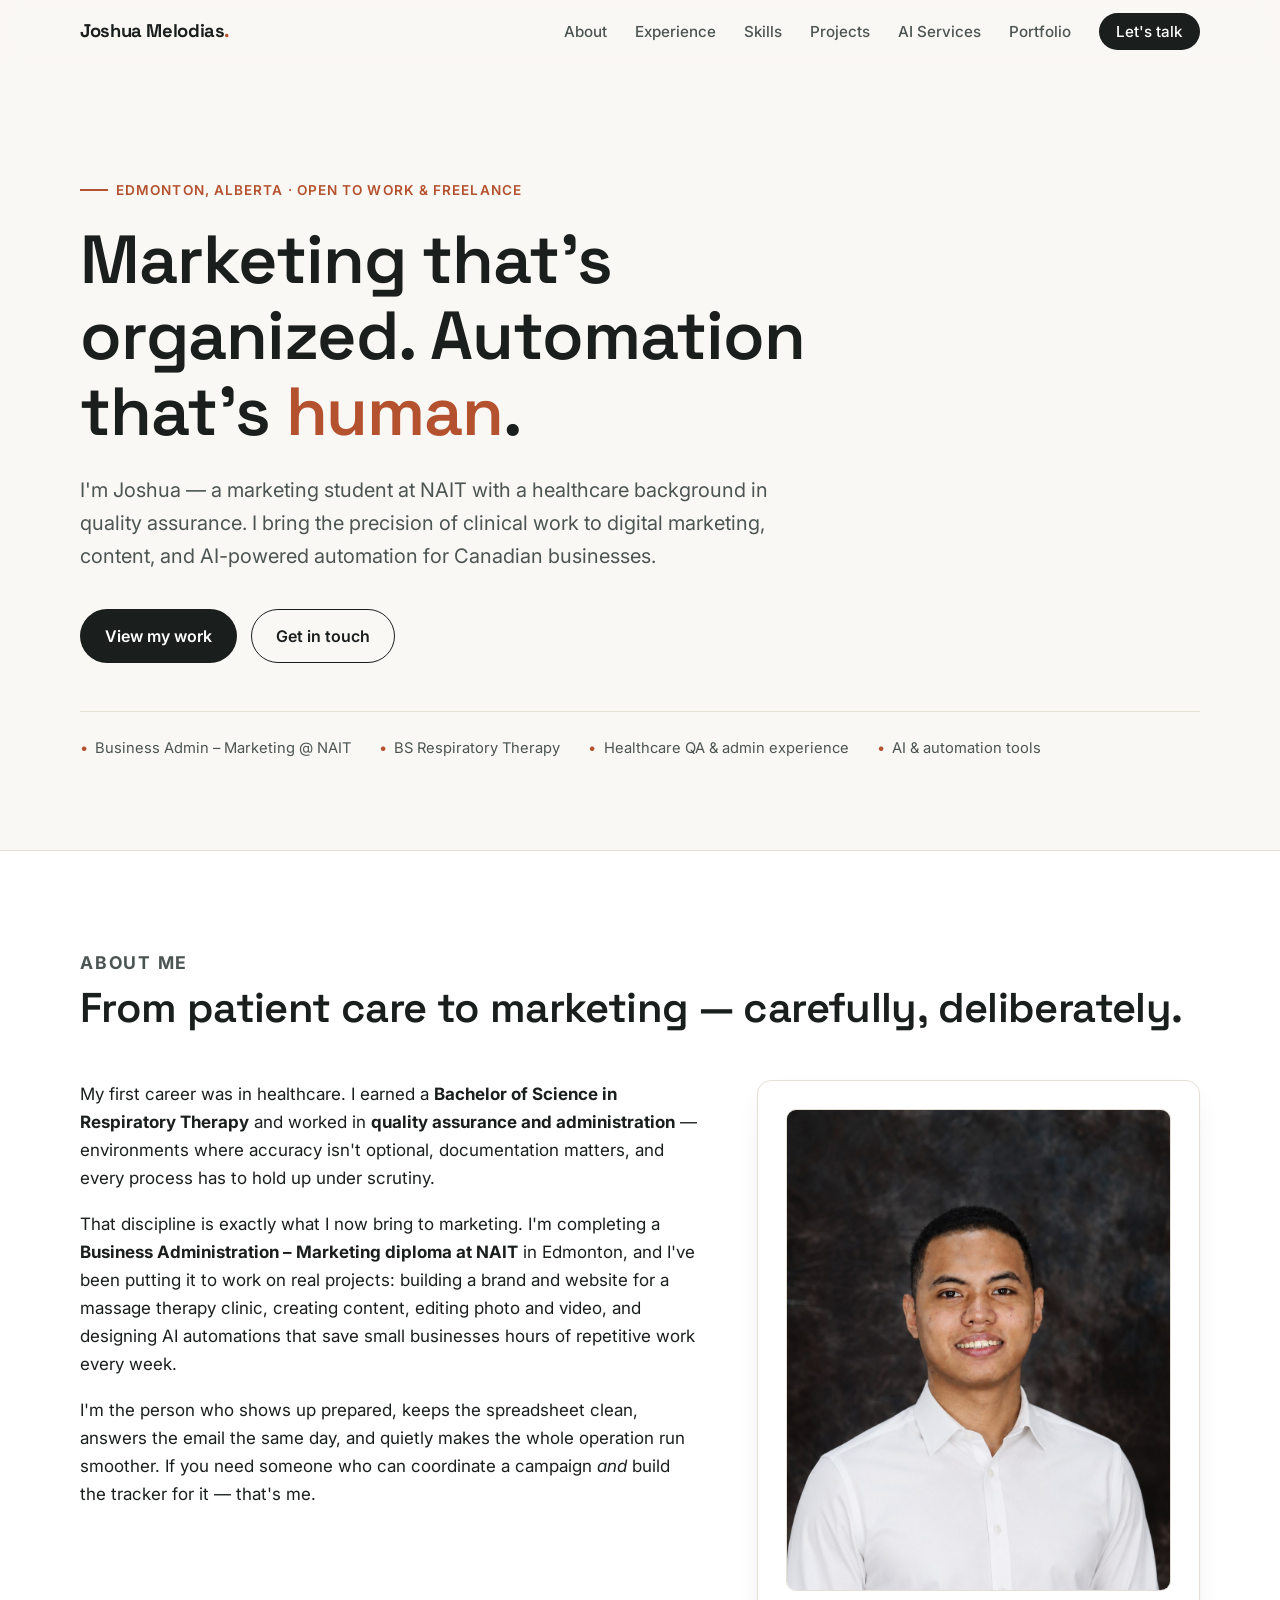
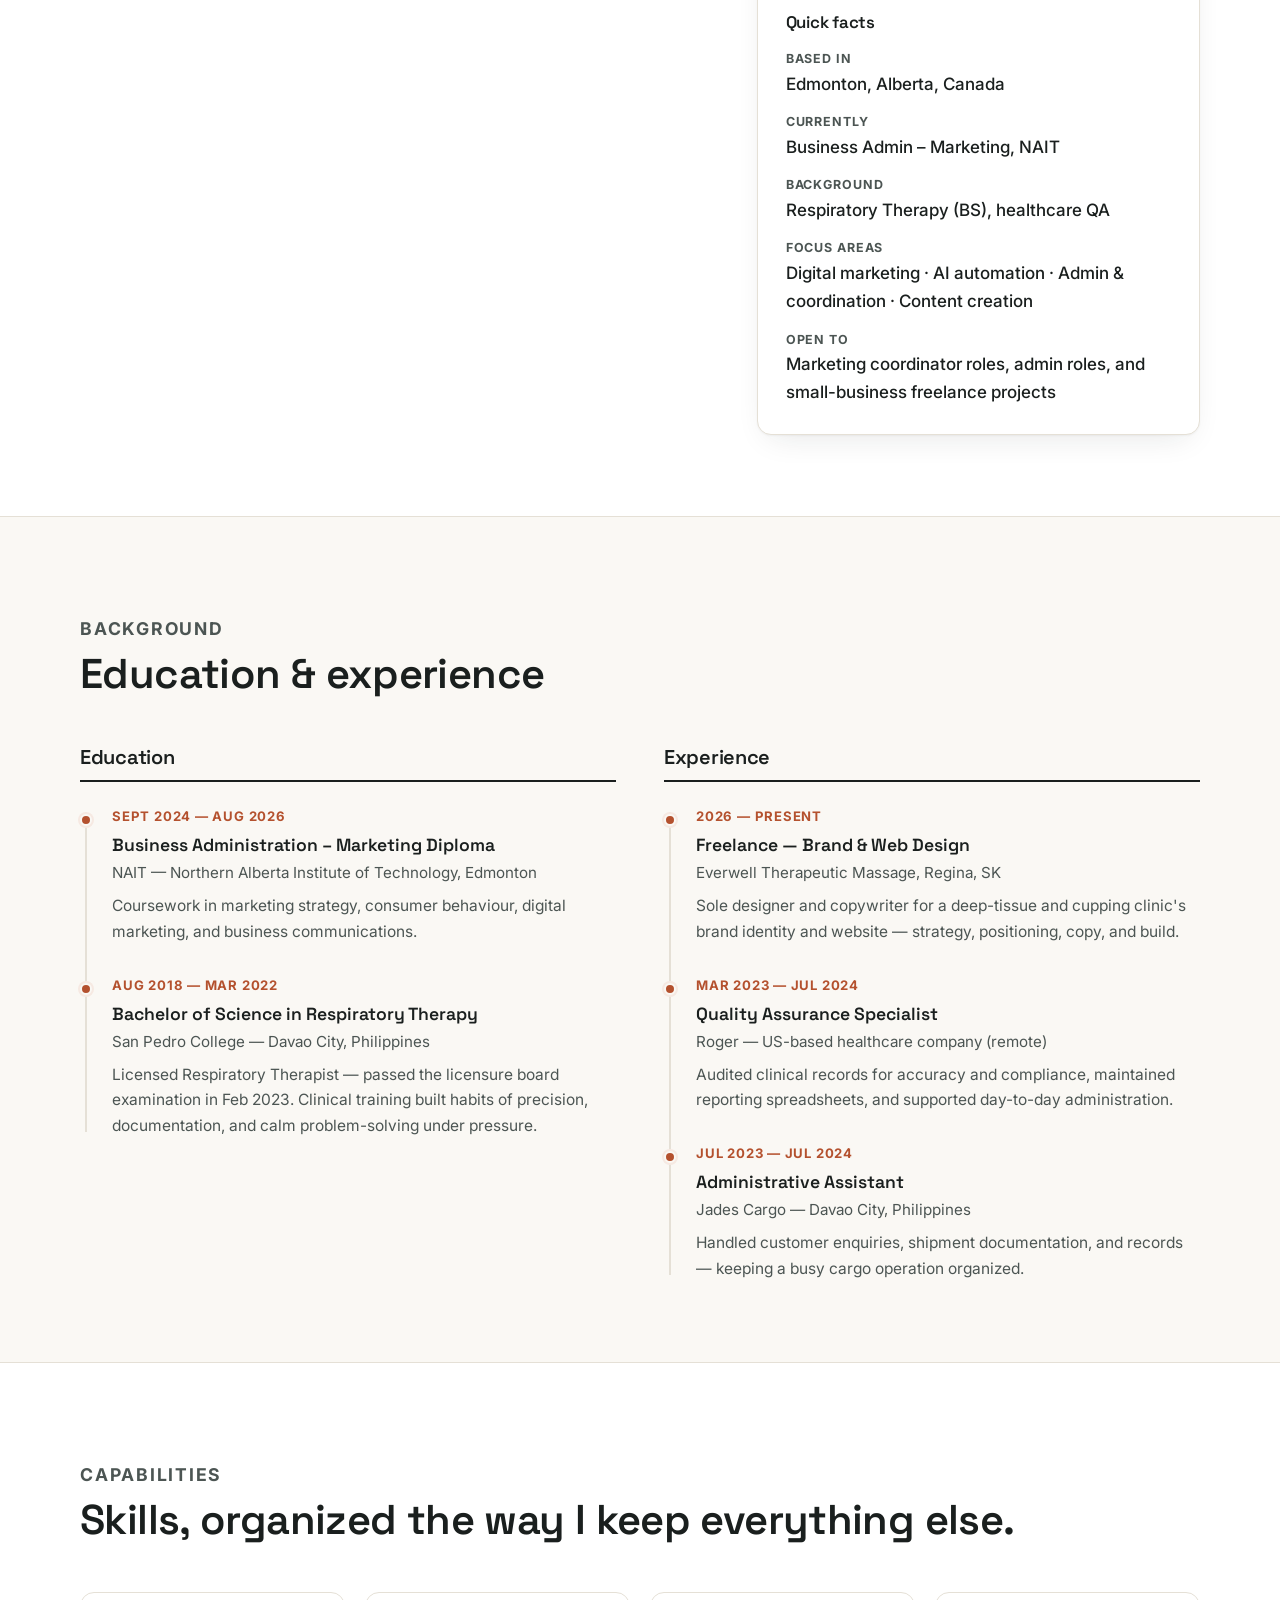
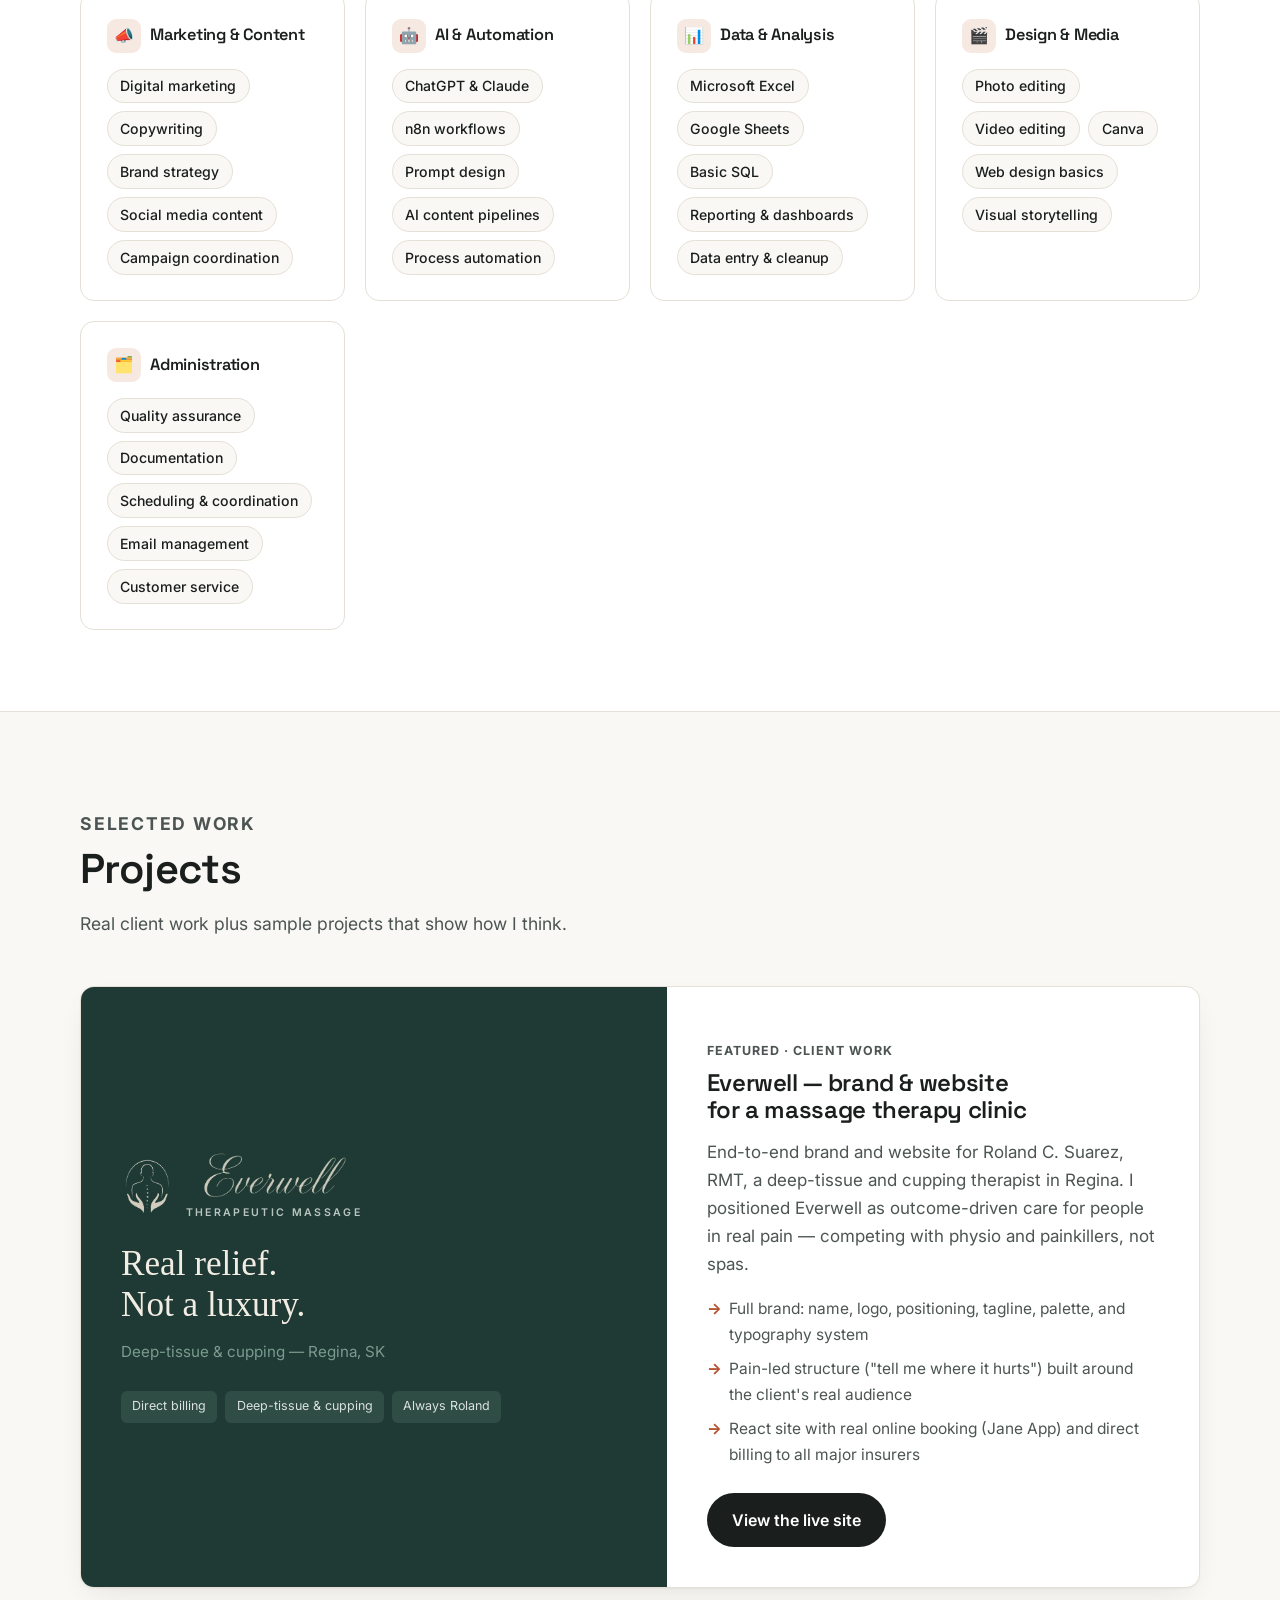
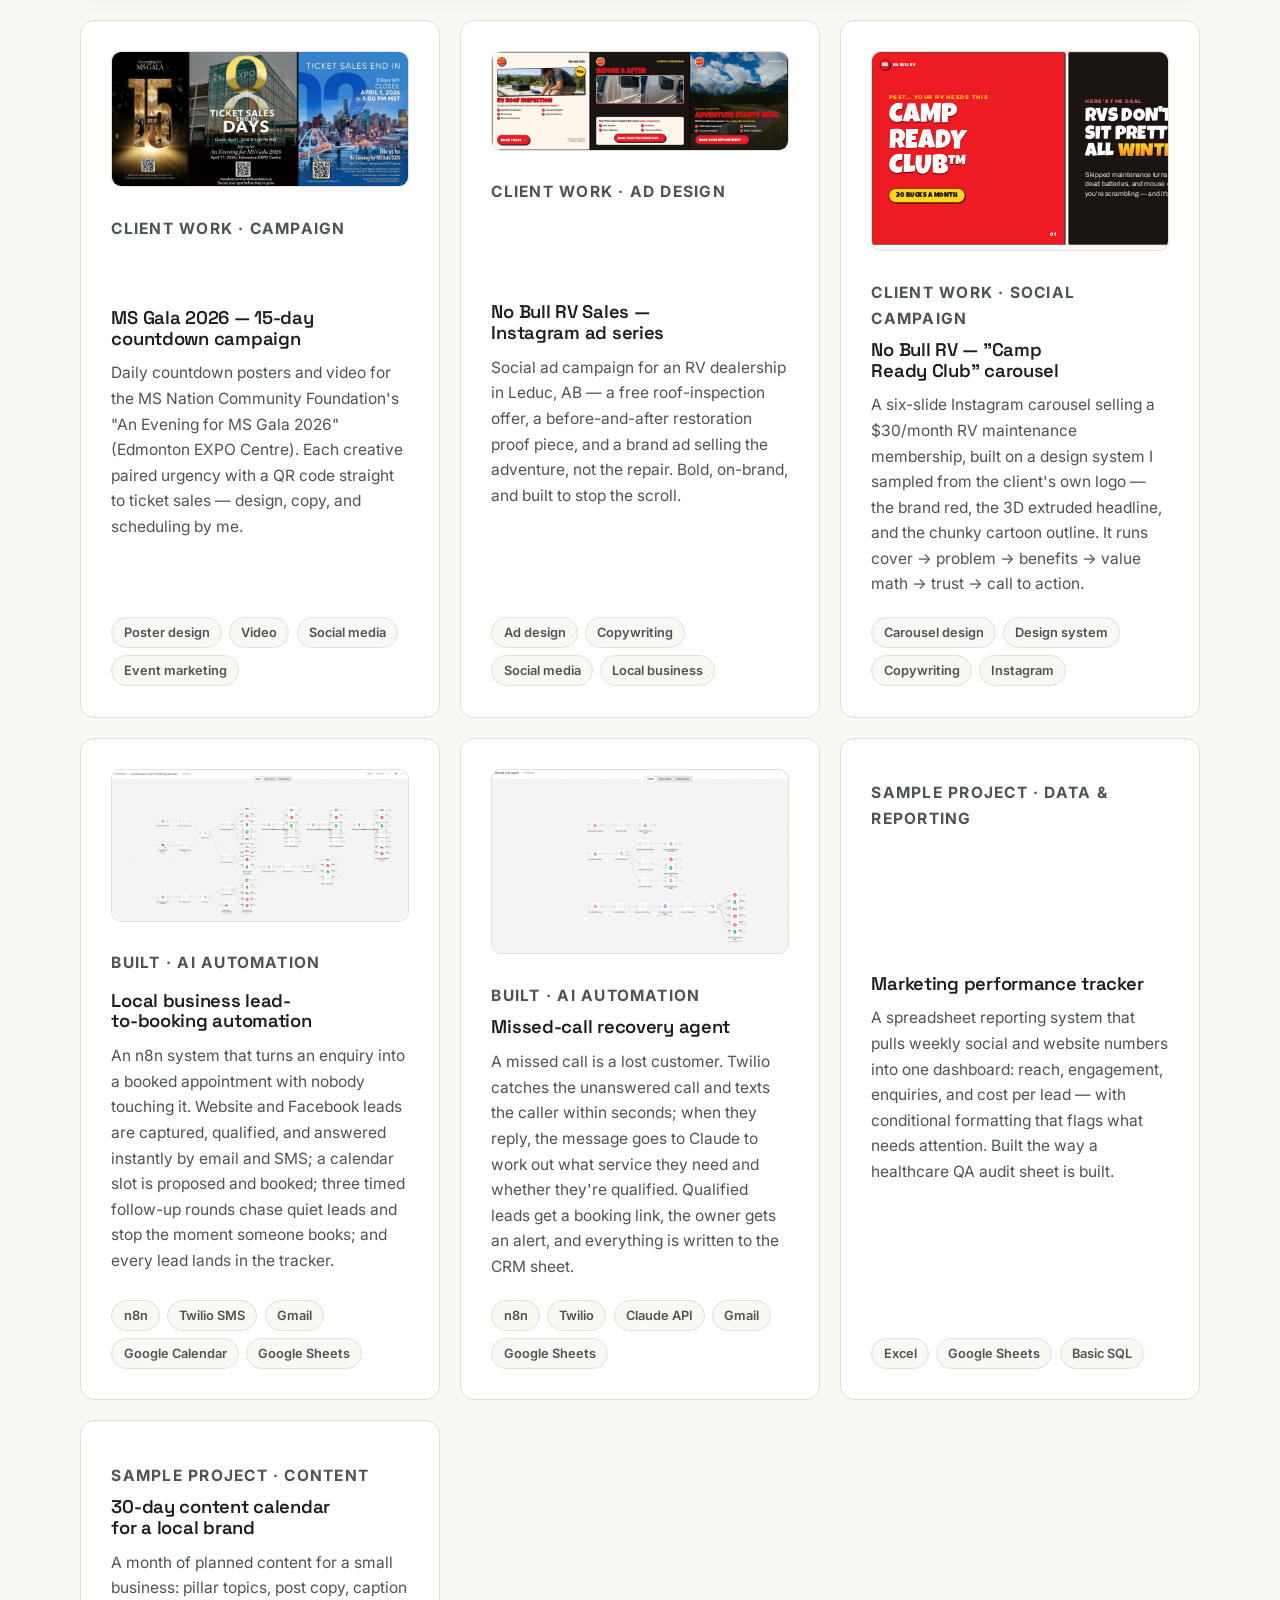
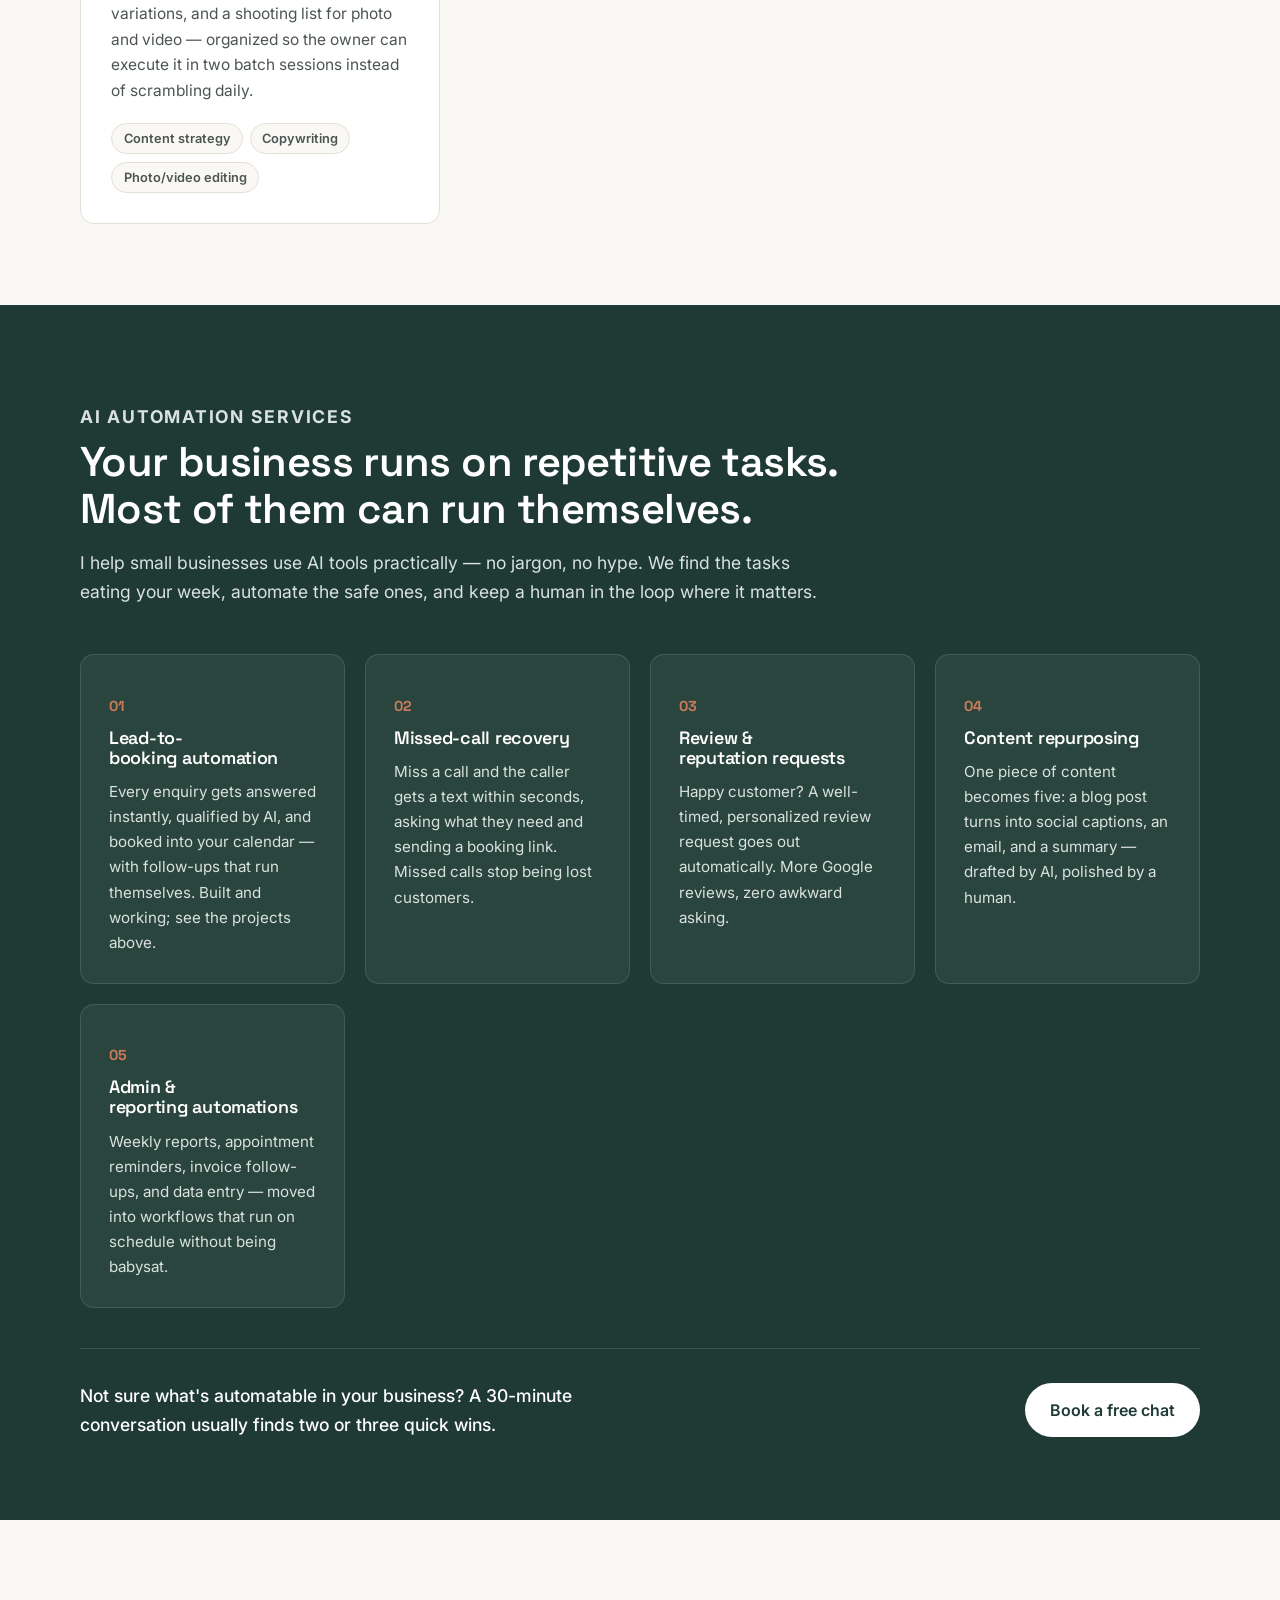
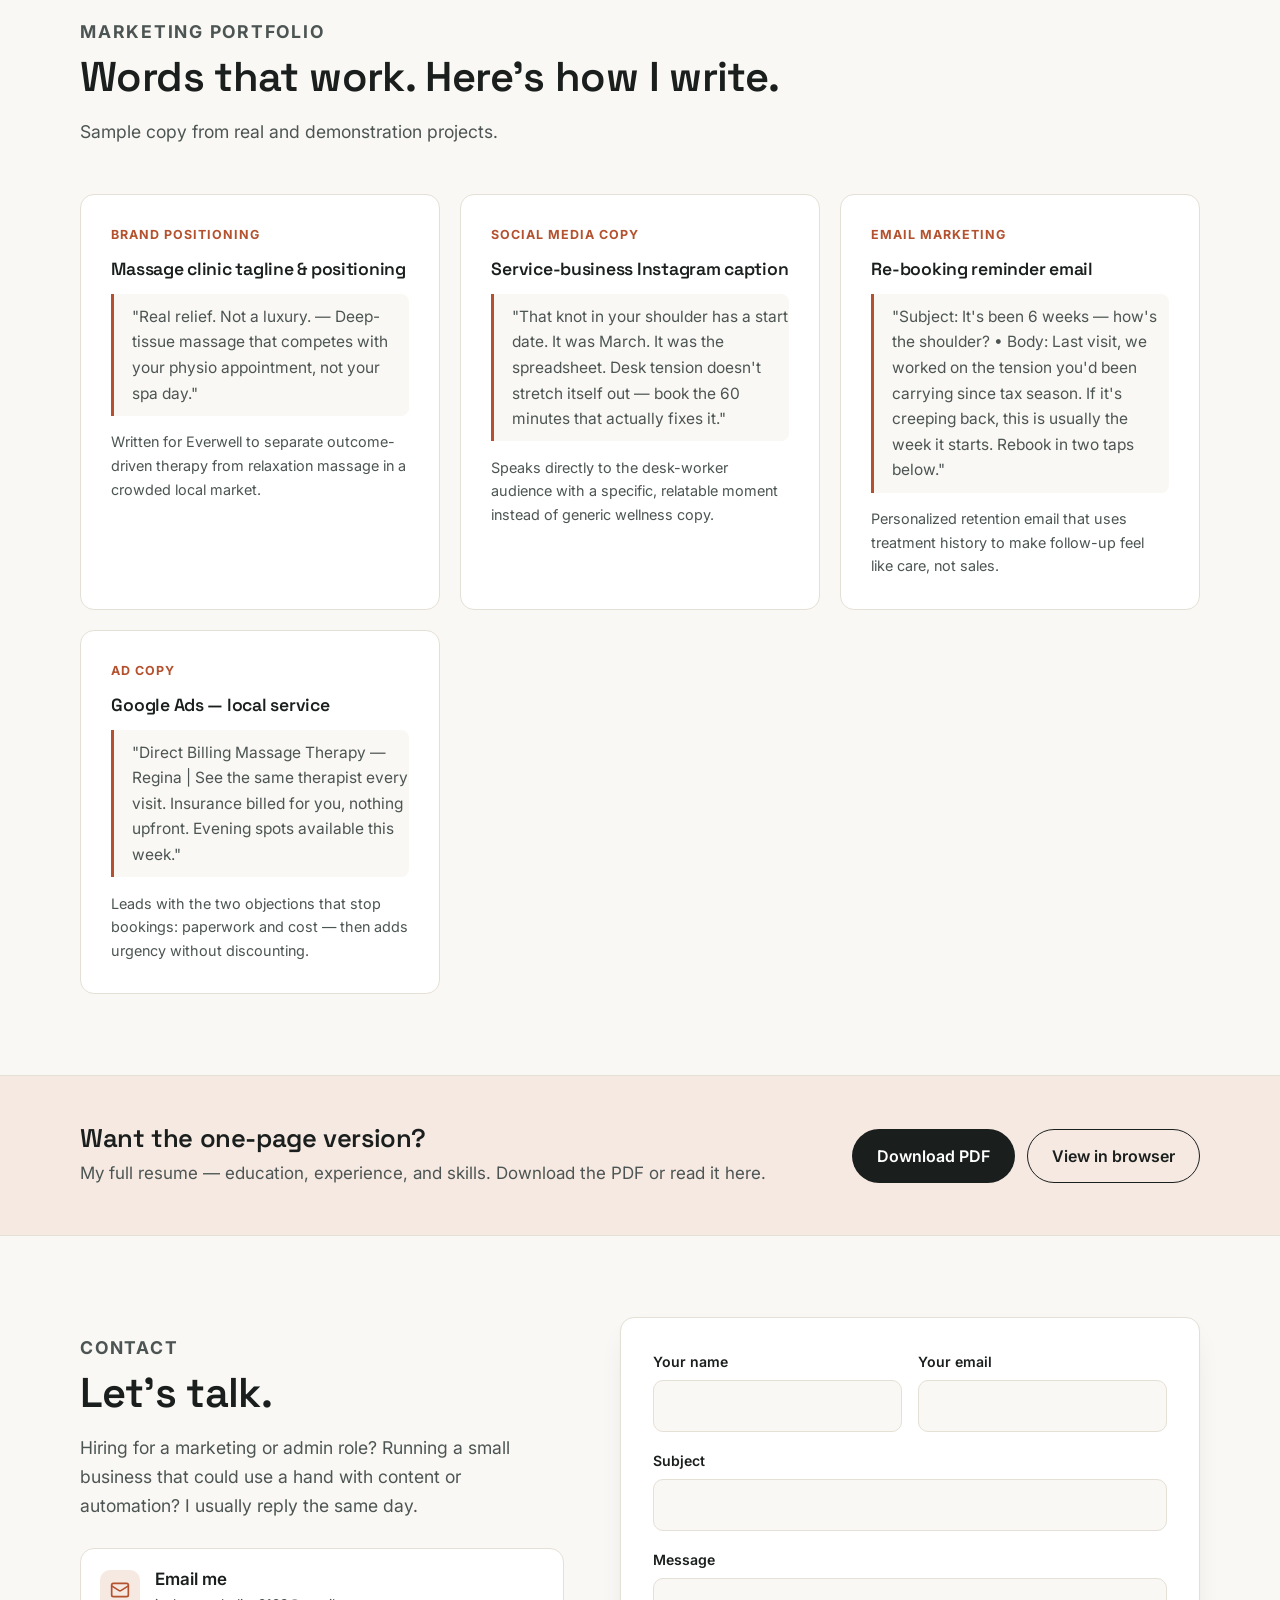
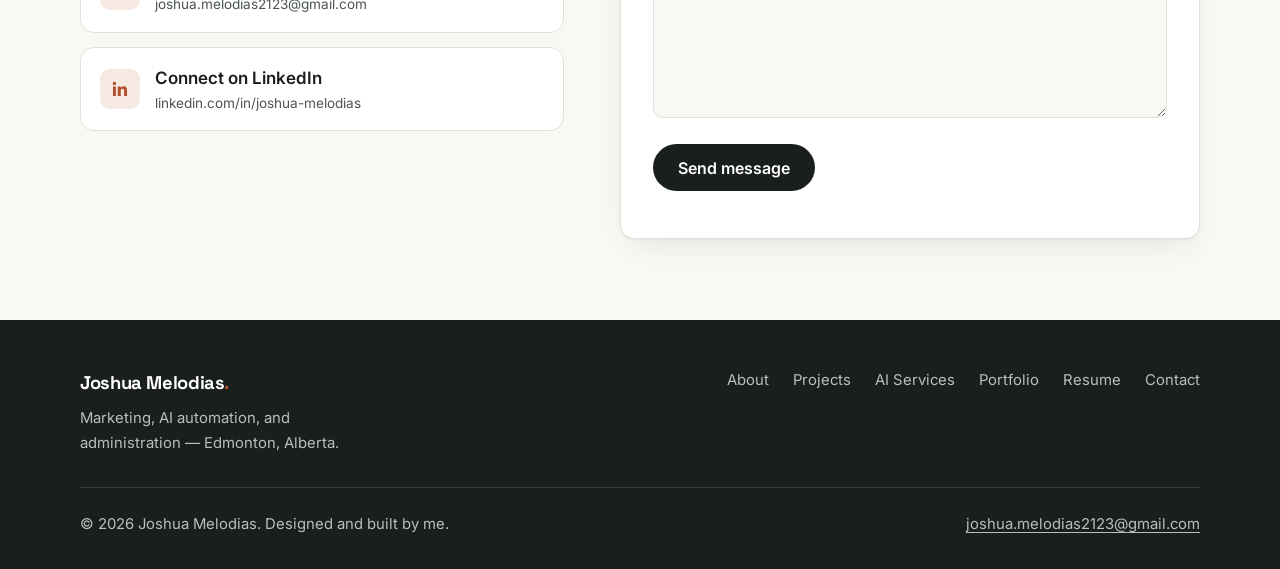
==== index.html @ b3c17896 "Add downloadable resume PDF alongside the browser version Co-Authored-By: Claude Fable 5 <noreply@an" ====
<!DOCTYPE html>
<html lang="en-CA">
<head>
  <meta charset="UTF-8">
  <meta name="viewport" content="width=device-width, initial-scale=1.0">

  <!-- SEO -->
  <title>Joshua Melodias — Marketing, AI Automation &amp; Administration | Edmonton, AB</title>
  <meta name="description" content="Marketing student at NAIT with a healthcare background. I help Canadian businesses with digital marketing, AI automation, content creation, and dependable administrative support.">
  <meta name="keywords" content="Joshua Melodias, digital marketing Edmonton, AI automation for small business, marketing coordinator, NAIT marketing, content creation Alberta, administrative support">
  <meta name="author" content="Joshua Melodias">
  <link rel="canonical" href="https://joshua-melodias.vercel.app/">

  <!-- Social sharing (Open Graph + Twitter) -->
  <meta property="og:type" content="website">
  <meta property="og:title" content="Joshua Melodias — Marketing, AI Automation &amp; Administration">
  <meta property="og:description" content="Healthcare-trained, marketing-focused. Digital marketing, AI automation, and administrative support for Canadian businesses.">
  <meta property="og:url" content="https://joshua-melodias.vercel.app/">
  <meta property="og:image" content="https://joshua-melodias.vercel.app/assets/og-image.png">
  <meta property="og:image:width" content="1200">
  <meta property="og:image:height" content="630">
  <meta property="og:locale" content="en_CA">
  <meta name="twitter:card" content="summary_large_image">
  <meta name="twitter:title" content="Joshua Melodias — Marketing, AI Automation &amp; Administration">
  <meta name="twitter:description" content="Healthcare-trained, marketing-focused. Digital marketing, AI automation, and administrative support for Canadian businesses.">
  <meta name="twitter:image" content="https://joshua-melodias.vercel.app/assets/og-image.png">

  <!-- Structured data: helps Google understand who this site is about -->
  <script type="application/ld+json">
  {
    "@context": "https://schema.org",
    "@type": "Person",
    "name": "Joshua Melodias",
    "jobTitle": "Marketing Student & AI Automation Specialist",
    "address": { "@type": "PostalAddress", "addressLocality": "Edmonton", "addressRegion": "AB", "addressCountry": "CA" },
    "email": "mailto:joshua.melodias2123@gmail.com",
    "alumniOf": "Northern Alberta Institute of Technology",
    "knowsAbout": ["Digital Marketing", "AI Automation", "Content Creation", "Healthcare Quality Assurance", "Administration"]
  }
  </script>

  <link rel="icon" type="image/svg+xml" href="assets/favicon.svg">

  <!-- Typography -->
  <link rel="preconnect" href="https://fonts.googleapis.com">
  <link rel="preconnect" href="https://fonts.gstatic.com" crossorigin>
  <link href="https://fonts.googleapis.com/css2?family=Inter:wght@400;500;600;700&family=Space+Grotesk:wght@500;600;700&display=swap" rel="stylesheet">

  <link rel="stylesheet" href="css/styles.css">
</head>
<body>

  <a class="skip-link" href="#main">Skip to main content</a>

  <!-- ======================= HEADER / NAV ======================= -->
  <header class="site-header" id="top">
    <div class="container">
      <nav class="nav" aria-label="Main navigation">
        <a class="brand" href="#top">Joshua Melodias<span class="dot">.</span></a>

        <button class="nav-toggle" aria-expanded="false" aria-controls="nav-links" aria-label="Open menu">
          <span class="bar"></span><span class="bar"></span><span class="bar"></span>
        </button>

        <ul class="nav-links" id="nav-links">
          <li><a href="#about">About</a></li>
          <li><a href="#experience">Experience</a></li>
          <li><a href="#skills">Skills</a></li>
          <li><a href="#projects">Projects</a></li>
          <li><a href="#services">AI Services</a></li>
          <li><a href="#portfolio">Portfolio</a></li>
          <li><a class="nav-cta" href="#contact">Let's talk</a></li>
        </ul>
      </nav>
    </div>
  </header>

  <main id="main">

    <!-- ======================= HERO ======================= -->
    <section class="hero container">
      <p class="hero-kicker">Edmonton, Alberta · Open to work &amp; freelance</p>
      <h1>Marketing that's organized. Automation that's <em>human</em>.</h1>
      <p class="hero-sub">
        I'm Joshua — a marketing student at NAIT with a healthcare background in quality assurance.
        I bring the precision of clinical work to digital marketing, content, and AI-powered
        automation for Canadian businesses.
      </p>
      <div class="hero-actions">
        <a class="btn btn-primary" href="#projects">View my work</a>
        <a class="btn btn-outline" href="#contact">Get in touch</a>
      </div>
      <ul class="hero-meta">
        <li>Business Admin – Marketing @ NAIT</li>
        <li>BS Respiratory Therapy</li>
        <li>Healthcare QA &amp; admin experience</li>
        <li>AI &amp; automation tools</li>
      </ul>
    </section>

    <!-- ======================= ABOUT ======================= -->
    <section class="section section-alt" id="about">
      <div class="container">
        <div class="section-head reveal">
          <p class="section-kicker">About me</p>
          <h2>From patient care to marketing — carefully, deliberately.</h2>
        </div>
        <div class="about-grid">
          <div class="about-copy reveal">
            <p>
              My first career was in healthcare. I earned a <strong>Bachelor of Science in Respiratory
              Therapy</strong> and worked in <strong>quality assurance and administration</strong> — environments
              where accuracy isn't optional, documentation matters, and every process has to hold up
              under scrutiny.
            </p>
            <p>
              That discipline is exactly what I now bring to marketing. I'm completing a
              <strong>Business Administration – Marketing diploma at NAIT</strong> in Edmonton, and I've
              been putting it to work on real projects: building a brand and website for a massage
              therapy clinic, creating content, editing photo and video, and designing AI automations
              that save small businesses hours of repetitive work every week.
            </p>
            <p>
              I'm the person who shows up prepared, keeps the spreadsheet clean, answers the email
              the same day, and quietly makes the whole operation run smoother. If you need someone
              who can coordinate a campaign <em>and</em> build the tracker for it — that's me.
            </p>
          </div>
          <aside class="about-facts reveal" aria-label="Quick facts">
            <img class="about-photo" src="assets/headshot.jpg" alt="Joshua Melodias smiling in a white dress shirt against a dark studio backdrop" width="1000" height="1250">
            <h3>Quick facts</h3>
            <dl>
              <div><dt>Based in</dt><dd>Edmonton, Alberta, Canada</dd></div>
              <div><dt>Currently</dt><dd>Business Admin – Marketing, NAIT</dd></div>
              <div><dt>Background</dt><dd>Respiratory Therapy (BS), healthcare QA</dd></div>
              <div><dt>Focus areas</dt><dd>Digital marketing · AI automation · Admin &amp; coordination · Content creation</dd></div>
              <div><dt>Open to</dt><dd>Marketing coordinator roles, admin roles, and small-business freelance projects</dd></div>
            </dl>
          </aside>
        </div>
      </div>
    </section>

    <!-- ======================= EDUCATION & EXPERIENCE ======================= -->
    <section class="section" id="experience">
      <div class="container">
        <div class="section-head reveal">
          <p class="section-kicker">Background</p>
          <h2>Education &amp; experience</h2>
        </div>
        <div class="timeline-cols">
          <div class="timeline reveal">
            <h3>Education</h3>
            <ol>
              <li>
                <p class="when">Sept 2024 — Aug 2026</p>
                <p class="what">Business Administration – Marketing Diploma</p>
                <p class="where">NAIT — Northern Alberta Institute of Technology, Edmonton</p>
                <p class="detail">Coursework in marketing strategy, consumer behaviour, digital marketing, and business communications.</p>
              </li>
              <li>
                <p class="when">Aug 2018 — Mar 2022</p>
                <p class="what">Bachelor of Science in Respiratory Therapy</p>
                <p class="where">San Pedro College — Davao City, Philippines</p>
                <p class="detail">Licensed Respiratory Therapist — passed the licensure board examination in Feb 2023. Clinical training built habits of precision, documentation, and calm problem-solving under pressure.</p>
              </li>
            </ol>
          </div>
          <div class="timeline reveal">
            <h3>Experience</h3>
            <ol>
              <li>
                <p class="when">2026 — Present</p>
                <p class="what">Freelance — Brand &amp; Web Design</p>
                <p class="where">Everwell Therapeutic Massage, Regina, SK</p>
                <p class="detail">Sole designer and copywriter for a deep-tissue and cupping clinic's brand identity and website — strategy, positioning, copy, and build.</p>
              </li>
              <li>
                <p class="when">Mar 2023 — Jul 2024</p>
                <p class="what">Quality Assurance Specialist</p>
                <p class="where">Roger — US-based healthcare company (remote)</p>
                <p class="detail">Audited clinical records for accuracy and compliance, maintained reporting spreadsheets, and supported day-to-day administration.</p>
              </li>
              <li>
                <p class="when">Jul 2023 — Jul 2024</p>
                <p class="what">Administrative Assistant</p>
                <p class="where">Jades Cargo — Davao City, Philippines</p>
                <p class="detail">Handled customer enquiries, shipment documentation, and records — keeping a busy cargo operation organized.</p>
              </li>
            </ol>
          </div>
        </div>
      </div>
    </section>

    <!-- ======================= SKILLS ======================= -->
    <section class="section section-alt" id="skills">
      <div class="container">
        <div class="section-head reveal">
          <p class="section-kicker">Capabilities</p>
          <h2>Skills, organized the way I keep everything else.</h2>
        </div>
        <div class="skills-grid">
          <div class="skill-card reveal">
            <h3><span class="glyph" aria-hidden="true">📣</span>Marketing &amp; Content</h3>
            <ul>
              <li>Digital marketing</li>
              <li>Copywriting</li>
              <li>Brand strategy</li>
              <li>Social media content</li>
              <li>Campaign coordination</li>
            </ul>
          </div>
          <div class="skill-card reveal">
            <h3><span class="glyph" aria-hidden="true">🤖</span>AI &amp; Automation</h3>
            <ul>
              <li>ChatGPT &amp; Claude</li>
              <li>n8n workflows</li>
              <li>Prompt design</li>
              <li>AI content pipelines</li>
              <li>Process automation</li>
            </ul>
          </div>
          <div class="skill-card reveal">
            <h3><span class="glyph" aria-hidden="true">📊</span>Data &amp; Analysis</h3>
            <ul>
              <li>Microsoft Excel</li>
              <li>Google Sheets</li>
              <li>Basic SQL</li>
              <li>Reporting &amp; dashboards</li>
              <li>Data entry &amp; cleanup</li>
            </ul>
          </div>
          <div class="skill-card reveal">
            <h3><span class="glyph" aria-hidden="true">🎬</span>Design &amp; Media</h3>
            <ul>
              <li>Photo editing</li>
              <li>Video editing</li>
              <li>Canva</li>
              <li>Web design basics</li>
              <li>Visual storytelling</li>
            </ul>
          </div>
          <div class="skill-card reveal">
            <h3><span class="glyph" aria-hidden="true">🗂️</span>Administration</h3>
            <ul>
              <li>Quality assurance</li>
              <li>Documentation</li>
              <li>Scheduling &amp; coordination</li>
              <li>Email management</li>
              <li>Customer service</li>
            </ul>
          </div>
        </div>
      </div>
    </section>

    <!-- ======================= PROJECTS ======================= -->
    <section class="section" id="projects">
      <div class="container">
        <div class="section-head reveal">
          <p class="section-kicker">Selected work</p>
          <h2>Projects</h2>
          <p>Real client work plus sample projects that show how I think.</p>
        </div>

        <!-- Featured: Everwell Therapeutic Massage (client work) -->
        <article class="project-featured reveal">
          <div class="project-visual" aria-hidden="true">
            <div class="pv-brand">
              <img src="assets/everwell-icon.png" alt="" width="52" height="54">
              <span class="pv-brand-text">
                <img src="assets/everwell-wordmark.png" alt="Everwell" width="170" height="52">
                <span class="pv-brand-sub">Therapeutic Massage</span>
              </span>
            </div>
            <p class="pv-title">Real relief.<br>Not a luxury.</p>
            <p class="pv-sub">Deep-tissue &amp; cupping — Regina, SK</p>
            <div class="pv-chip-row">
              <span class="pv-chip">Direct billing</span>
              <span class="pv-chip">Deep-tissue &amp; cupping</span>
              <span class="pv-chip">Always Roland</span>
            </div>
          </div>
          <div class="project-body">
            <p class="project-tag">Featured · Client work</p>
            <h3>Everwell — brand &amp; website for a massage therapy clinic</h3>
            <p>
              End-to-end brand and website for Roland C. Suarez, RMT, a deep-tissue and cupping
              therapist in Regina. I positioned Everwell as outcome-driven care for people in real
              pain — competing with physio and painkillers, not spas.
            </p>
            <ul class="project-points">
              <li>Full brand: name, logo, positioning, tagline, palette, and typography system</li>
              <li>Pain-led structure ("tell me where it hurts") built around the client's real audience</li>
              <li>React site with real online booking (Jane App) and direct billing to all major insurers</li>
            </ul>
            <div class="project-links">
              <a class="btn btn-primary" href="projects/everwell/" target="_blank" rel="noopener">View the live site</a>
            </div>
          </div>
        </article>

        <div class="projects-grid">
          <article class="project-card reveal">
            <button type="button" class="media-btn" data-gallery="assets/gala-1.jpg,assets/gala-2.jpg,assets/gala-3.jpg" data-gallery-label="MS Gala 2026 countdown posters" aria-label="View the MS Gala countdown posters full size">
              <img class="card-media" src="assets/gala-countdown.jpg" alt="Three countdown posters for An Evening for MS Gala 2026: 15 days, 8 days, and 2 days left" width="1540" height="700">
              <span class="media-hint" aria-hidden="true">🔍 Click to view</span>
            </button>
            <p class="project-tag">Client work · Campaign</p>
            <h3>MS Gala 2026 — 15-day countdown campaign</h3>
            <p>
              Daily countdown posters and video for the MS Nation Community Foundation's
              "An Evening for MS Gala 2026" (Edmonton EXPO Centre). Each creative paired urgency
              with a QR code straight to ticket sales — design, copy, and scheduling by me.
            </p>
            <ul class="tools"><li>Poster design</li><li>Video</li><li>Social media</li><li>Event marketing</li></ul>
          </article>
          <article class="project-card reveal">
            <button type="button" class="media-btn" data-gallery="assets/nobull-1.jpg,assets/nobull-2.jpg,assets/nobull-3.jpg" data-gallery-label="No Bull RV Sales Instagram ads" aria-label="View the No Bull RV ads full size">
              <img class="card-media" src="assets/nobull-ads.jpg" alt="Three Instagram ads for No Bull RV Sales: a free roof inspection offer, a before-and-after restoration, and an Adventure Starts Here service ad" width="1696" height="560">
              <span class="media-hint" aria-hidden="true">🔍 Click to view</span>
            </button>
            <p class="project-tag">Client work · Ad design</p>
            <h3>No Bull RV Sales — Instagram ad series</h3>
            <p>
              Social ad campaign for an RV dealership in Leduc, AB — a free roof-inspection offer,
              a before-and-after restoration proof piece, and a brand ad selling the adventure, not
              the repair. Bold, on-brand, and built to stop the scroll.
            </p>
            <ul class="tools"><li>Ad design</li><li>Copywriting</li><li>Social media</li><li>Local business</li></ul>
          </article>
          <article class="project-card reveal">
            <a class="carousel-embed" href="projects/camp-ready-carousel/" target="_blank" rel="noopener" aria-label="Open the Camp Ready Club carousel, all six slides">
              <iframe src="projects/camp-ready-carousel/" title="Preview of the Camp Ready Club carousel slides" scrolling="no" tabindex="-1" loading="lazy"></iframe>
              <span class="media-hint" aria-hidden="true">🔍 View all 6 slides</span>
            </a>
            <p class="project-tag">Client work · Social campaign</p>
            <h3>No Bull RV — "Camp Ready Club" carousel</h3>
            <p>
              A six-slide Instagram carousel selling a $30/month RV maintenance membership,
              built on a design system I sampled from the client's own logo — the brand red,
              the 3D extruded headline, and the chunky cartoon outline. It runs cover → problem
              → benefits → value math → trust → call to action.
            </p>
            <ul class="tools"><li>Carousel design</li><li>Design system</li><li>Copywriting</li><li>Instagram</li></ul>
          </article>
          <article class="project-card reveal">
            <button type="button" class="media-btn" data-gallery="assets/n8n-lead-booking.jpg" data-gallery-label="Lead-to-Booking automation workflow in n8n" aria-label="View the lead-to-booking workflow full size">
              <img class="card-media" src="assets/n8n-lead-booking.jpg" alt="The n8n canvas for the lead-to-booking automation, showing website and Facebook lead webhooks flowing through qualification, instant reply, calendar booking, three follow-up rounds, and booking confirmation" width="1600" height="815">
              <span class="media-hint" aria-hidden="true">🔍 Click to view</span>
            </button>
            <p class="project-tag">Built · AI automation</p>
            <h3>Local business lead-to-booking automation</h3>
            <p>
              An n8n system that turns an enquiry into a booked appointment with nobody touching it.
              Website and Facebook leads are captured, qualified, and answered instantly by email and
              SMS; a calendar slot is proposed and booked; three timed follow-up rounds chase quiet
              leads and stop the moment someone books; and every lead lands in the tracker.
            </p>
            <ul class="tools"><li>n8n</li><li>Twilio SMS</li><li>Gmail</li><li>Google Calendar</li><li>Google Sheets</li></ul>
          </article>
          <article class="project-card reveal">
            <button type="button" class="media-btn" data-gallery="assets/n8n-missed-call.jpg" data-gallery-label="Missed-Call Recovery Agent workflow in n8n" aria-label="View the missed-call recovery workflow full size">
              <img class="card-media" src="assets/n8n-missed-call.jpg" alt="The n8n canvas for the missed-call recovery agent, showing Twilio call webhooks, a missed-call branch that texts the caller, and an SMS reply branch that calls the Claude API to qualify the lead before sending a booking link" width="1600" height="992">
              <span class="media-hint" aria-hidden="true">🔍 Click to view</span>
            </button>
            <p class="project-tag">Built · AI automation</p>
            <h3>Missed-call recovery agent</h3>
            <p>
              A missed call is a lost customer. Twilio catches the unanswered call and texts the caller
              within seconds; when they reply, the message goes to Claude to work out what service they
              need and whether they're qualified. Qualified leads get a booking link, the owner gets an
              alert, and everything is written to the CRM sheet.
            </p>
            <ul class="tools"><li>n8n</li><li>Twilio</li><li>Claude API</li><li>Gmail</li><li>Google Sheets</li></ul>
          </article>
          <article class="project-card reveal">
            <p class="project-tag">Sample project · Data &amp; reporting</p>
            <h3>Marketing performance tracker</h3>
            <p>
              A spreadsheet reporting system that pulls weekly social and website numbers into one
              dashboard: reach, engagement, enquiries, and cost per lead — with conditional formatting
              that flags what needs attention. Built the way a healthcare QA audit sheet is built.
            </p>
            <ul class="tools"><li>Excel</li><li>Google Sheets</li><li>Basic SQL</li></ul>
          </article>
          <article class="project-card reveal">
            <p class="project-tag">Sample project · Content</p>
            <h3>30-day content calendar for a local brand</h3>
            <p>
              A month of planned content for a small business: pillar topics, post copy, caption
              variations, and a shooting list for photo and video — organized so the owner can
              execute it in two batch sessions instead of scrambling daily.
            </p>
            <ul class="tools"><li>Content strategy</li><li>Copywriting</li><li>Photo/video editing</li></ul>
          </article>
        </div>
      </div>
    </section>

    <!-- ======================= AI AUTOMATION SERVICES ======================= -->
    <section class="section services" id="services">
      <div class="container">
        <div class="section-head reveal">
          <p class="section-kicker">AI automation services</p>
          <h2>Your business runs on repetitive tasks. Most of them can run themselves.</h2>
          <p>
            I help small businesses use AI tools practically — no jargon, no hype. We find the tasks
            eating your week, automate the safe ones, and keep a human in the loop where it matters.
          </p>
        </div>
        <div class="services-grid">
          <article class="service-card reveal">
            <p class="num">01</p>
            <h3>Lead-to-booking automation</h3>
            <p>Every enquiry gets answered instantly, qualified by AI, and booked into your calendar — with follow-ups that run themselves. Built and working; see the projects above.</p>
          </article>
          <article class="service-card reveal">
            <p class="num">02</p>
            <h3>Missed-call recovery</h3>
            <p>Miss a call and the caller gets a text within seconds, asking what they need and sending a booking link. Missed calls stop being lost customers.</p>
          </article>
          <article class="service-card reveal">
            <p class="num">03</p>
            <h3>Review &amp; reputation requests</h3>
            <p>Happy customer? A well-timed, personalized review request goes out automatically. More Google reviews, zero awkward asking.</p>
          </article>
          <article class="service-card reveal">
            <p class="num">04</p>
            <h3>Content repurposing</h3>
            <p>One piece of content becomes five: a blog post turns into social captions, an email, and a summary — drafted by AI, polished by a human.</p>
          </article>
          <article class="service-card reveal">
            <p class="num">05</p>
            <h3>Admin &amp; reporting automations</h3>
            <p>Weekly reports, appointment reminders, invoice follow-ups, and data entry — moved into workflows that run on schedule without being babysat.</p>
          </article>
        </div>
        <div class="services-note reveal">
          <p>Not sure what's automatable in your business? A 30-minute conversation usually finds two or three quick wins.</p>
          <a class="btn btn-light" href="#contact">Book a free chat</a>
        </div>
      </div>
    </section>

    <!-- ======================= MARKETING PORTFOLIO ======================= -->
    <section class="section" id="portfolio">
      <div class="container">
        <div class="section-head reveal">
          <p class="section-kicker">Marketing portfolio</p>
          <h2>Words that work. Here's how I write.</h2>
          <p>Sample copy from real and demonstration projects.</p>
        </div>
        <div class="samples-grid">
          <article class="sample-card reveal">
            <p class="sample-type">Brand positioning</p>
            <h3>Massage clinic tagline &amp; positioning</h3>
            <blockquote>"Real relief. Not a luxury. — Deep-tissue massage that competes with your physio appointment, not your spa day."</blockquote>
            <p class="context">Written for Everwell to separate outcome-driven therapy from relaxation massage in a crowded local market.</p>
          </article>
          <article class="sample-card reveal">
            <p class="sample-type">Social media copy</p>
            <h3>Service-business Instagram caption</h3>
            <blockquote>"That knot in your shoulder has a start date. It was March. It was the spreadsheet. Desk tension doesn't stretch itself out — book the 60 minutes that actually fixes it."</blockquote>
            <p class="context">Speaks directly to the desk-worker audience with a specific, relatable moment instead of generic wellness copy.</p>
          </article>
          <article class="sample-card reveal">
            <p class="sample-type">Email marketing</p>
            <h3>Re-booking reminder email</h3>
            <blockquote>"Subject: It's been 6 weeks — how's the shoulder? • Body: Last visit, we worked on the tension you'd been carrying since tax season. If it's creeping back, this is usually the week it starts. Rebook in two taps below."</blockquote>
            <p class="context">Personalized retention email that uses treatment history to make follow-up feel like care, not sales.</p>
          </article>
          <article class="sample-card reveal">
            <p class="sample-type">Ad copy</p>
            <h3>Google Ads — local service</h3>
            <blockquote>"Direct Billing Massage Therapy — Regina | See the same therapist every visit. Insurance billed for you, nothing upfront. Evening spots available this week."</blockquote>
            <p class="context">Leads with the two objections that stop bookings: paperwork and cost — then adds urgency without discounting.</p>
          </article>
        </div>
      </div>
    </section>

    <!-- ======================= RESUME ======================= -->
    <section class="resume-band" id="resume">
      <div class="container">
        <div class="reveal">
          <h2>Want the one-page version?</h2>
          <p>My full resume — education, experience, and skills. Download the PDF or read it here.</p>
        </div>
        <div class="resume-actions reveal">
          <!-- Real PDF file: downloads straight to the visitor's device -->
          <a class="btn btn-primary" href="assets/Joshua-Melodias-Resume.pdf" download="Joshua-Melodias-Resume.pdf">Download PDF</a>
          <a class="btn btn-outline" href="resume.html">View in browser</a>
        </div>
      </div>
    </section>

    <!-- ======================= CONTACT ======================= -->
    <section class="section" id="contact">
      <div class="container">
        <div class="contact-grid">
          <div class="reveal">
            <div class="section-head" style="margin-bottom: 0;">
              <p class="section-kicker">Contact</p>
              <h2>Let's talk.</h2>
              <p>
                Hiring for a marketing or admin role? Running a small business that could use
                a hand with content or automation? I usually reply the same day.
              </p>
            </div>
            <div class="contact-channels">
              <a class="channel" href="mailto:joshua.melodias2123@gmail.com">
                <span class="glyph" aria-hidden="true">
                  <svg width="20" height="20" viewBox="0 0 24 24" fill="none" stroke="currentColor" stroke-width="2" stroke-linecap="round" stroke-linejoin="round"><rect x="2" y="4" width="20" height="16" rx="2"/><path d="m22 7-8.97 5.7a1.94 1.94 0 0 1-2.06 0L2 7"/></svg>
                </span>
                <span>Email me<small>joshua.melodias2123@gmail.com</small></span>
              </a>
              <a class="channel" href="https://www.linkedin.com/in/joshua-melodias" target="_blank" rel="noopener noreferrer">
                <span class="glyph" aria-hidden="true">
                  <svg width="20" height="20" viewBox="0 0 24 24" fill="currentColor"><path d="M20.45 20.45h-3.55v-5.57c0-1.33-.03-3.04-1.85-3.04-1.86 0-2.14 1.45-2.14 2.94v5.67H9.35V9h3.41v1.56h.05c.48-.9 1.64-1.85 3.37-1.85 3.6 0 4.27 2.37 4.27 5.46v6.28zM5.34 7.43a2.06 2.06 0 1 1 0-4.12 2.06 2.06 0 0 1 0 4.12zM7.12 20.45H3.56V9h3.56v11.45z"/></svg>
                </span>
                <span>Connect on LinkedIn<small>linkedin.com/in/joshua-melodias</small></span>
              </a>
            </div>
          </div>

          <!--
            Contact form: works out of the box by opening the visitor's email app
            with the message pre-filled (no server needed).
            To upgrade to real inbox delivery, see the Formspree note in README.md.
          -->
          <form class="contact-form reveal" id="contact-form" novalidate>
            <div class="form-row">
              <div class="field">
                <label for="cf-name">Your name</label>
                <input type="text" id="cf-name" name="name" autocomplete="name" required>
              </div>
              <div class="field">
                <label for="cf-email">Your email</label>
                <input type="email" id="cf-email" name="email" autocomplete="email" required>
              </div>
            </div>
            <div class="field">
              <label for="cf-subject">Subject</label>
              <input type="text" id="cf-subject" name="subject" required>
            </div>
            <div class="field">
              <label for="cf-message">Message</label>
              <textarea id="cf-message" name="message" required></textarea>
            </div>
            <button type="submit" class="btn btn-primary">Send message</button>
            <p class="form-status" id="form-status" role="status" aria-live="polite"></p>
          </form>
        </div>
      </div>
    </section>
  </main>

  <!-- ======================= FOOTER ======================= -->
  <footer class="site-footer">
    <div class="container">
      <div class="footer-top">
        <div>
          <a class="brand" href="#top">Joshua Melodias<span class="dot">.</span></a>
          <p style="margin-top: 0.5rem; max-width: 34ch;">Marketing, AI automation, and administration — Edmonton, Alberta.</p>
        </div>
        <ul class="footer-nav" aria-label="Footer navigation">
          <li><a href="#about">About</a></li>
          <li><a href="#projects">Projects</a></li>
          <li><a href="#services">AI Services</a></li>
          <li><a href="#portfolio">Portfolio</a></li>
          <li><a href="resume.html">Resume</a></li>
          <li><a href="#contact">Contact</a></li>
        </ul>
      </div>
      <div class="footer-bottom">
        <p>© <span id="year">2026</span> Joshua Melodias. Designed and built by me.</p>
        <p><a href="mailto:joshua.melodias2123@gmail.com">joshua.melodias2123@gmail.com</a></p>
      </div>
    </div>
  </footer>

  <script src="js/main.js"></script>
</body>
</html>
---- css/styles.css ----
/* ==========================================================================
   Joshua Melodias — Portfolio
   Design system: warm editorial minimalism.
   Edit colors and fonts here — everything else inherits from these tokens.
   ========================================================================== */

:root {
  /* Color tokens */
  --ink: #1a1f1e;          /* near-black text */
  --ink-soft: #4c5553;     /* secondary text */
  --paper: #faf8f4;        /* page background */
  --paper-raised: #ffffff; /* cards */
  --line: #e5e0d6;         /* hairline borders */
  --accent: #b4512e;       /* copper — links, buttons, highlights */
  --accent-deep: #8f3f23;  /* hover state */
  --accent-wash: #f6e9e2;  /* soft tinted backgrounds */
  --pine: #1f3a34;         /* dark section background (borrowed from the Roland brand family) */
  --pine-text: #d9e2de;    /* body text on pine */

  /* Type scale */
  --font-display: "Space Grotesk", system-ui, sans-serif;
  --font-body: "Inter", system-ui, -apple-system, sans-serif;

  --radius: 14px;
  --shadow: 0 1px 2px rgb(26 31 30 / 4%), 0 12px 32px -12px rgb(26 31 30 / 12%);
  --container: 1120px;
}

/* --------------------------------------------------------------------------
   Reset & base
   -------------------------------------------------------------------------- */
*,
*::before,
*::after { box-sizing: border-box; margin: 0; padding: 0; }

html { scroll-behavior: smooth; }

/* Keep anchored headings clear of the sticky header */
[id] { scroll-margin-top: 84px; }

@media (prefers-reduced-motion: reduce) {
  html { scroll-behavior: auto; }
  *, *::before, *::after {
    animation-duration: 0.01ms !important;
    animation-iteration-count: 1 !important;
    transition-duration: 0.01ms !important;
  }
}

body {
  font-family: var(--font-body);
  font-size: 1.0625rem;
  line-height: 1.65;
  color: var(--ink);
  background: var(--paper);
  -webkit-font-smoothing: antialiased;
}

img { max-width: 100%; display: block; }

h1, h2, h3, h4 {
  font-family: var(--font-display);
  font-weight: 600;
  line-height: 1.12;
  letter-spacing: -0.015em;
  text-wrap: balance;
}

p { max-width: 68ch; }

a { color: var(--accent); text-decoration-thickness: 1px; text-underline-offset: 3px; }
a:hover { color: var(--accent-deep); }

::selection { background: var(--accent-wash); }

/* Visible keyboard focus everywhere */
:focus-visible {
  outline: 2px solid var(--accent);
  outline-offset: 3px;
  border-radius: 4px;
}

/* Skip link — first tab stop on the page */
.skip-link {
  position: absolute;
  left: 1rem;
  top: -3.5rem;
  z-index: 100;
  background: var(--ink);
  color: #fff;
  padding: 0.6rem 1rem;
  border-radius: 0 0 8px 8px;
  text-decoration: none;
  transition: top 0.2s ease;
}
.skip-link:focus { top: 0; color: #fff; }

.container {
  width: min(var(--container), 100% - 3rem);
  margin-inline: auto;
}

/* --------------------------------------------------------------------------
   Header & navigation
   -------------------------------------------------------------------------- */
.site-header {
  position: sticky;
  top: 0;
  z-index: 50;
  background: rgb(250 248 244 / 88%);
  backdrop-filter: blur(10px);
  border-bottom: 1px solid transparent;
  transition: border-color 0.25s ease, box-shadow 0.25s ease;
}
.site-header.is-scrolled {
  border-bottom-color: var(--line);
  box-shadow: 0 4px 24px -18px rgb(26 31 30 / 30%);
}

.nav {
  display: flex;
  align-items: center;
  justify-content: space-between;
  gap: 1rem;
  padding-block: 1rem;
}

.brand {
  font-family: var(--font-display);
  font-weight: 700;
  font-size: 1.15rem;
  color: var(--ink);
  text-decoration: none;
  letter-spacing: -0.02em;
}
.brand .dot { color: var(--accent); }

.nav-links {
  display: flex;
  align-items: center;
  gap: 1.75rem;
  list-style: none;
}
.nav-links a {
  color: var(--ink-soft);
  text-decoration: none;
  font-size: 0.95rem;
  font-weight: 500;
}
.nav-links a:hover,
.nav-links a[aria-current="true"] { color: var(--ink); }

.nav-cta {
  background: var(--ink);
  color: #fff !important;
  padding: 0.55rem 1.1rem;
  border-radius: 999px;
  transition: background 0.2s ease;
}
.nav-cta:hover { background: var(--accent-deep); }

/* Hamburger — hidden on desktop */
.nav-toggle {
  display: none;
  background: none;
  border: 1px solid var(--line);
  border-radius: 10px;
  padding: 0.55rem 0.65rem;
  cursor: pointer;
}
.nav-toggle .bar {
  display: block;
  width: 20px;
  height: 2px;
  background: var(--ink);
  margin: 4px 0;
  border-radius: 2px;
  transition: transform 0.25s ease, opacity 0.25s ease;
}
.nav-toggle[aria-expanded="true"] .bar:nth-child(1) { transform: translateY(6px) rotate(45deg); }
.nav-toggle[aria-expanded="true"] .bar:nth-child(2) { opacity: 0; }
.nav-toggle[aria-expanded="true"] .bar:nth-child(3) { transform: translateY(-6px) rotate(-45deg); }

@media (max-width: 860px) {
  .nav-toggle { display: block; }
  .nav-links {
    position: absolute;
    top: 100%;
    left: 0;
    right: 0;
    flex-direction: column;
    align-items: stretch;
    gap: 0;
    background: var(--paper);
    border-bottom: 1px solid var(--line);
    box-shadow: var(--shadow);
    padding: 0.5rem 1.5rem 1.25rem;
    display: none;
  }
  .nav-links.is-open { display: flex; }
  .nav-links a { display: block; padding: 0.8rem 0.25rem; font-size: 1.05rem; }
  .nav-cta { text-align: center; margin-top: 0.75rem; }
}

/* --------------------------------------------------------------------------
   Hero
   -------------------------------------------------------------------------- */
.hero {
  padding-block: clamp(4.5rem, 12vh, 8.5rem) clamp(4rem, 10vh, 7rem);
}

.hero-kicker {
  display: inline-flex;
  align-items: center;
  gap: 0.5rem;
  font-size: 0.85rem;
  font-weight: 600;
  letter-spacing: 0.08em;
  text-transform: uppercase;
  color: var(--accent);
  margin-bottom: 1.25rem;
}
.hero-kicker::before {
  content: "";
  width: 28px;
  height: 2px;
  background: var(--accent);
}

.hero h1 {
  font-size: clamp(2.4rem, 6vw, 4.25rem);
  max-width: 17ch;
}
.hero h1 em {
  font-style: normal;
  color: var(--accent);
}

.hero-sub {
  margin-top: 1.5rem;
  font-size: clamp(1.05rem, 2vw, 1.25rem);
  color: var(--ink-soft);
  max-width: 56ch;
}

.hero-actions {
  display: flex;
  flex-wrap: wrap;
  gap: 0.9rem;
  margin-top: 2.25rem;
}

.hero-meta {
  display: flex;
  flex-wrap: wrap;
  gap: 0.6rem 1.75rem;
  margin-top: 3rem;
  padding-top: 1.5rem;
  border-top: 1px solid var(--line);
  color: var(--ink-soft);
  font-size: 0.92rem;
}
.hero-meta li { list-style: none; display: flex; align-items: center; gap: 0.45rem; }
.hero-meta li::before { content: "•"; color: var(--accent); }

/* --------------------------------------------------------------------------
   Buttons
   -------------------------------------------------------------------------- */
.btn {
  display: inline-flex;
  align-items: center;
  gap: 0.5rem;
  font-family: var(--font-body);
  font-weight: 600;
  font-size: 1rem;
  padding: 0.8rem 1.5rem;
  border-radius: 999px;
  border: 1px solid transparent;
  text-decoration: none;
  cursor: pointer;
  transition: background 0.2s ease, color 0.2s ease, border-color 0.2s ease, transform 0.15s ease;
}
.btn:active { transform: scale(0.98); }

.btn-primary { background: var(--ink); color: #fff; }
.btn-primary:hover { background: var(--accent-deep); color: #fff; }

.btn-outline { border-color: var(--ink); color: var(--ink); background: transparent; }
.btn-outline:hover { background: var(--ink); color: #fff; }

.btn-light { background: #fff; color: var(--pine); }
.btn-light:hover { background: var(--accent-wash); color: var(--pine); }

/* --------------------------------------------------------------------------
   Sections
   -------------------------------------------------------------------------- */
.section { padding-block: clamp(4rem, 9vh, 6.5rem); }
.section-alt { background: var(--paper-raised); border-block: 1px solid var(--line); }

.section-head { margin-bottom: 3rem; }
.section-kicker {
  font-size: 0.8rem;
  font-weight: 700;
  letter-spacing: 0.1em;
  text-transform: uppercase;
  color: var(--accent);
}
.section-head h2 {
  font-size: clamp(1.8rem, 3.5vw, 2.6rem);
  margin-top: 0.5rem;
}
.section-head p {
  margin-top: 1rem;
  color: var(--ink-soft);
  font-size: 1.1rem;
}

/* --------------------------------------------------------------------------
   About
   -------------------------------------------------------------------------- */
.about-grid {
  display: grid;
  grid-template-columns: 1.4fr 1fr;
  gap: 3.5rem;
  align-items: start;
}
.about-copy p + p { margin-top: 1.1rem; }
.about-copy strong { color: var(--ink); }

.about-facts {
  background: var(--paper-raised);
  border: 1px solid var(--line);
  border-radius: var(--radius);
  padding: 1.75rem;
  box-shadow: var(--shadow);
}

.about-photo {
  width: 100%;
  height: auto;              /* keep the photo's real proportions */
  aspect-ratio: 4 / 5;       /* safeguard against any stretch */
  object-fit: cover;
  border-radius: 10px;
  margin-bottom: 1.4rem;
  border: 1px solid var(--line);
}
.about-facts h3 { font-size: 1.05rem; margin-bottom: 1.1rem; }
.about-facts dl { display: grid; gap: 0.9rem; }
.about-facts dt {
  font-size: 0.78rem;
  font-weight: 700;
  letter-spacing: 0.07em;
  text-transform: uppercase;
  color: var(--ink-soft);
}
.about-facts dd { font-weight: 500; }

@media (max-width: 860px) {
  .about-grid { grid-template-columns: 1fr; gap: 2.5rem; }
}

/* --------------------------------------------------------------------------
   Timeline (education & experience)
   -------------------------------------------------------------------------- */
.timeline-cols {
  display: grid;
  grid-template-columns: 1fr 1fr;
  gap: 3rem;
}
@media (max-width: 860px) { .timeline-cols { grid-template-columns: 1fr; } }

.timeline h3 {
  font-size: 1.25rem;
  margin-bottom: 1.5rem;
  padding-bottom: 0.75rem;
  border-bottom: 2px solid var(--ink);
}

.timeline ol { list-style: none; position: relative; }
.timeline ol::before {
  content: "";
  position: absolute;
  left: 5px;
  top: 6px;
  bottom: 6px;
  width: 2px;
  background: var(--line);
}
.timeline li {
  position: relative;
  padding-left: 2rem;
  padding-bottom: 1.9rem;
}
.timeline li:last-child { padding-bottom: 0; }
.timeline li::before {
  content: "";
  position: absolute;
  left: 0;
  top: 8px;
  width: 12px;
  height: 12px;
  border-radius: 50%;
  background: var(--accent);
  border: 2.5px solid var(--paper);
  box-shadow: 0 0 0 2px var(--accent-wash);
}

.timeline .when {
  font-size: 0.82rem;
  font-weight: 700;
  letter-spacing: 0.06em;
  text-transform: uppercase;
  color: var(--accent);
}
.timeline .what { font-family: var(--font-display); font-weight: 600; font-size: 1.1rem; margin-top: 0.2rem; }
.timeline .where { color: var(--ink-soft); font-size: 0.95rem; }
.timeline .detail { margin-top: 0.5rem; color: var(--ink-soft); font-size: 0.97rem; }

/* --------------------------------------------------------------------------
   Skills
   -------------------------------------------------------------------------- */
.skills-grid {
  display: grid;
  grid-template-columns: repeat(auto-fit, minmax(240px, 1fr));
  gap: 1.25rem;
}

.skill-card {
  background: var(--paper-raised);
  border: 1px solid var(--line);
  border-radius: var(--radius);
  padding: 1.6rem;
  transition: transform 0.2s ease, box-shadow 0.2s ease;
}
.skill-card:hover { transform: translateY(-3px); box-shadow: var(--shadow); }

.skill-card h3 {
  font-size: 1.02rem;
  display: flex;
  align-items: center;
  gap: 0.6rem;
  margin-bottom: 1rem;
}
.skill-card h3 .glyph {
  display: inline-grid;
  place-items: center;
  width: 34px;
  height: 34px;
  border-radius: 9px;
  background: var(--accent-wash);
  color: var(--accent);
  font-size: 1rem;
}
.skill-card ul { list-style: none; display: flex; flex-wrap: wrap; gap: 0.5rem; }
.skill-card li {
  font-size: 0.88rem;
  font-weight: 500;
  background: var(--paper);
  border: 1px solid var(--line);
  border-radius: 999px;
  padding: 0.3rem 0.8rem;
}

/* --------------------------------------------------------------------------
   Projects
   -------------------------------------------------------------------------- */
.project-featured {
  display: grid;
  grid-template-columns: 1.1fr 1fr;
  border: 1px solid var(--line);
  border-radius: var(--radius);
  overflow: hidden;
  background: var(--paper-raised);
  box-shadow: var(--shadow);
  margin-bottom: 2rem;
}
@media (max-width: 860px) { .project-featured { grid-template-columns: 1fr; } }

/* CSS-drawn preview of the Roland site — replace with a real screenshot when ready */
.project-visual {
  background: #1f3a34;
  color: #f2ede4;
  padding: 2.75rem 2.5rem;
  display: flex;
  flex-direction: column;
  justify-content: center;
  gap: 0.9rem;
  min-height: 320px;
}
/* Real Everwell brand lockup (light-on-dark logo assets) */
.project-visual .pv-brand {
  display: flex;
  align-items: center;
  gap: 0.8rem;
  margin-bottom: 0.5rem;
}
.project-visual .pv-brand > img { width: 52px; height: auto; }
.project-visual .pv-brand-text { display: flex; flex-direction: column; gap: 0.15rem; }
.project-visual .pv-brand-text img { width: 170px; height: auto; }
.project-visual .pv-brand-sub {
  font-size: 0.66rem;
  font-weight: 600;
  letter-spacing: 0.22em;
  text-transform: uppercase;
  color: #b9c6c0;
}
.project-visual .pv-title {
  font-family: Georgia, "Times New Roman", serif;
  font-size: clamp(1.6rem, 3vw, 2.2rem);
  line-height: 1.15;
}
.project-visual .pv-sub { color: #7a9b8e; font-size: 0.95rem; }
.project-visual .pv-chip-row { display: flex; gap: 0.5rem; margin-top: 0.75rem; flex-wrap: wrap; }
.project-visual .pv-chip {
  font-size: 0.78rem;
  background: rgb(122 155 142 / 18%);
  border-radius: 6px;
  padding: 0.35rem 0.7rem;
  color: #d9e2de;
}

.project-body { padding: 2.5rem; }
.project-tag {
  font-size: 0.78rem;
  font-weight: 700;
  letter-spacing: 0.08em;
  text-transform: uppercase;
  color: var(--accent);
}
.project-body h3 { font-size: 1.5rem; margin-top: 0.5rem; }
.project-body > p { margin-top: 0.9rem; color: var(--ink-soft); }
.project-points { list-style: none; margin-top: 1.1rem; display: grid; gap: 0.55rem; }
.project-points li {
  padding-left: 1.4rem;
  position: relative;
  font-size: 0.97rem;
  color: var(--ink-soft);
}
.project-points li::before {
  content: "→";
  position: absolute;
  left: 0;
  color: var(--accent);
  font-weight: 700;
}
.project-links { display: flex; flex-wrap: wrap; gap: 0.75rem; margin-top: 1.6rem; }

.projects-grid {
  display: grid;
  grid-template-columns: repeat(auto-fit, minmax(300px, 1fr));
  gap: 1.25rem;
}
.project-card {
  background: var(--paper-raised);
  border: 1px solid var(--line);
  border-radius: var(--radius);
  padding: 1.9rem;
  display: flex;
  flex-direction: column;
  transition: transform 0.2s ease, box-shadow 0.2s ease;
}
.project-card:hover { transform: translateY(-3px); box-shadow: var(--shadow); }
.project-card .card-media {
  width: 100%;
  height: auto;
  border-radius: 10px;
  border: 1px solid var(--line);
}

/* Clickable media that opens the lightbox gallery */
.media-btn {
  position: relative;
  display: block;
  width: 100%;
  padding: 0;
  margin-bottom: 1.1rem;
  background: none;
  border: none;
  cursor: zoom-in;
  border-radius: 10px;
}
.media-btn .media-hint {
  position: absolute;
  bottom: 0.6rem;
  right: 0.6rem;
  font-size: 0.75rem;
  font-weight: 600;
  color: #fff;
  background: rgb(26 31 30 / 72%);
  border-radius: 999px;
  padding: 0.25rem 0.7rem;
  opacity: 0;
  transition: opacity 0.2s ease;
  pointer-events: none;
}
.media-btn:hover .media-hint,
.media-btn:focus-visible .media-hint { opacity: 1; }

/* Live carousel preview — an iframe of the real slide deck, scaled down.
   Keeps the card thumbnail perfectly in sync with the carousel page itself. */
.carousel-embed {
  position: relative;
  display: block;
  height: 200px;          /* matches the scaled iframe height exactly */
  overflow: hidden;
  border-radius: 10px;
  border: 1px solid var(--line);
  background: var(--paper);
  margin-bottom: 1.1rem;
  cursor: zoom-in;
}
.carousel-embed iframe {
  position: absolute;
  top: 0;
  left: 0;
  width: 3400px;          /* wide enough to show ~3 slides; overflow is clipped */
  height: 1120px;
  border: 0;
  transform: scale(0.17857);   /* 1120px × 0.17857 = 200px tall */
  transform-origin: top left;
  pointer-events: none;   /* the whole tile is the link */
}
.carousel-embed:hover .media-hint,
.carousel-embed:focus-visible .media-hint { opacity: 1; }

/* --------------------------------------------------------------------------
   Lightbox
   -------------------------------------------------------------------------- */
.lightbox {
  position: fixed;
  inset: 0;
  z-index: 200;
  display: none;
  align-items: center;
  justify-content: center;
  background: rgb(12 15 14 / 92%);
  padding: 1rem;
}
.lightbox.is-open { display: flex; }

.lightbox img {
  max-width: min(92vw, 1000px);
  max-height: 86vh;
  width: auto;
  height: auto;
  border-radius: 10px;
  box-shadow: 0 24px 80px -20px rgb(0 0 0 / 60%);
}

.lightbox button {
  position: absolute;
  display: grid;
  place-items: center;
  width: 46px;
  height: 46px;
  border: none;
  border-radius: 50%;
  background: rgb(255 255 255 / 12%);
  color: #fff;
  font-size: 1.3rem;
  cursor: pointer;
  transition: background 0.2s ease;
}
.lightbox button:hover { background: var(--accent); }
.lightbox .lb-close { top: 1rem; right: 1rem; }
.lightbox .lb-prev { left: 1rem; top: 50%; transform: translateY(-50%); }
.lightbox .lb-next { right: 1rem; top: 50%; transform: translateY(-50%); }

.lightbox .lb-count {
  position: absolute;
  bottom: 1rem;
  left: 50%;
  transform: translateX(-50%);
  color: #d5d9d7;
  font-size: 0.9rem;
  font-weight: 600;
  background: rgb(255 255 255 / 10%);
  border-radius: 999px;
  padding: 0.3rem 1rem;
}

@media (max-width: 560px) {
  .lightbox .lb-prev { left: 0.4rem; }
  .lightbox .lb-next { right: 0.4rem; }
}
.project-card h3 { font-size: 1.15rem; margin-top: 0.55rem; }
.project-card p { margin-top: 0.7rem; color: var(--ink-soft); font-size: 0.97rem; flex-grow: 1; }
.project-card .tools {
  display: flex;
  flex-wrap: wrap;
  gap: 0.45rem;
  margin-top: 1.25rem;
  list-style: none;
}
.project-card .tools li {
  font-size: 0.8rem;
  font-weight: 600;
  color: var(--ink-soft);
  background: var(--paper);
  border: 1px solid var(--line);
  border-radius: 999px;
  padding: 0.25rem 0.7rem;
}

/* --------------------------------------------------------------------------
   AI services (dark band)
   -------------------------------------------------------------------------- */
.services { background: var(--pine); color: var(--pine-text); }
.services .section-kicker { color: #c97b5a; }
.services .section-head h2 { color: #fff; }
.services .section-head p { color: var(--pine-text); }

.services-grid {
  display: grid;
  grid-template-columns: repeat(auto-fit, minmax(250px, 1fr));
  gap: 1.25rem;
}
.service-card {
  background: rgb(255 255 255 / 5%);
  border: 1px solid rgb(255 255 255 / 12%);
  border-radius: var(--radius);
  padding: 1.75rem;
}
.service-card .num {
  font-family: var(--font-display);
  font-weight: 700;
  color: #c97b5a;
  font-size: 0.9rem;
}
.service-card h3 { color: #fff; font-size: 1.12rem; margin-top: 0.6rem; }
.service-card p { margin-top: 0.7rem; font-size: 0.95rem; color: var(--pine-text); }

.services-note {
  margin-top: 2.5rem;
  padding-top: 2rem;
  border-top: 1px solid rgb(255 255 255 / 12%);
  display: flex;
  flex-wrap: wrap;
  align-items: center;
  justify-content: space-between;
  gap: 1.25rem;
}
.services-note p { color: #fff; font-size: 1.1rem; font-weight: 500; max-width: 46ch; }

/* --------------------------------------------------------------------------
   Marketing portfolio
   -------------------------------------------------------------------------- */
.samples-grid {
  display: grid;
  grid-template-columns: repeat(auto-fit, minmax(300px, 1fr));
  gap: 1.25rem;
}
.sample-card {
  border: 1px solid var(--line);
  border-radius: var(--radius);
  background: var(--paper-raised);
  padding: 1.9rem;
  display: flex;
  flex-direction: column;
  gap: 0.9rem;
}
.sample-card .sample-type {
  font-size: 0.78rem;
  font-weight: 700;
  letter-spacing: 0.08em;
  text-transform: uppercase;
  color: var(--accent);
}
.sample-card h3 { font-size: 1.1rem; }
.sample-card blockquote {
  border-left: 3px solid var(--accent);
  padding: 0.6rem 0 0.6rem 1.1rem;
  font-size: 0.97rem;
  color: var(--ink-soft);
  background: var(--paper);
  border-radius: 0 8px 8px 0;
}
.sample-card .context { font-size: 0.9rem; color: var(--ink-soft); }

/* --------------------------------------------------------------------------
   Resume band
   -------------------------------------------------------------------------- */
.resume-band {
  background: var(--accent-wash);
  border-block: 1px solid var(--line);
}
.resume-band .container {
  display: flex;
  flex-wrap: wrap;
  align-items: center;
  justify-content: space-between;
  gap: 1.5rem;
  padding-block: 3rem;
}
.resume-actions { display: flex; flex-wrap: wrap; gap: 0.75rem; }
.resume-band h2 { font-size: 1.6rem; }
.resume-band p { color: var(--ink-soft); margin-top: 0.4rem; }

/* --------------------------------------------------------------------------
   Contact
   -------------------------------------------------------------------------- */
.contact-grid {
  display: grid;
  grid-template-columns: 1fr 1.2fr;
  gap: 3.5rem;
  align-items: start;
}
@media (max-width: 860px) { .contact-grid { grid-template-columns: 1fr; gap: 2.5rem; } }

.contact-channels { display: grid; gap: 0.9rem; margin-top: 1.75rem; }
.channel {
  display: flex;
  align-items: center;
  gap: 0.9rem;
  padding: 1rem 1.2rem;
  background: var(--paper-raised);
  border: 1px solid var(--line);
  border-radius: var(--radius);
  text-decoration: none;
  color: var(--ink);
  font-weight: 600;
  transition: transform 0.2s ease, box-shadow 0.2s ease, border-color 0.2s ease;
}
.channel:hover { transform: translateY(-2px); box-shadow: var(--shadow); border-color: var(--accent); color: var(--ink); }
.channel .glyph {
  display: inline-grid;
  place-items: center;
  width: 40px;
  height: 40px;
  border-radius: 10px;
  background: var(--accent-wash);
  color: var(--accent);
  flex-shrink: 0;
}
.channel small { display: block; font-weight: 400; color: var(--ink-soft); font-size: 0.85rem; }

.contact-form {
  background: var(--paper-raised);
  border: 1px solid var(--line);
  border-radius: var(--radius);
  padding: 2rem;
  box-shadow: var(--shadow);
}
.form-row { display: grid; grid-template-columns: 1fr 1fr; gap: 1rem; }
@media (max-width: 560px) { .form-row { grid-template-columns: 1fr; } }

.field { margin-bottom: 1.1rem; }
.field label {
  display: block;
  font-size: 0.88rem;
  font-weight: 600;
  margin-bottom: 0.4rem;
}
.field input,
.field textarea {
  width: 100%;
  font: inherit;
  font-size: 0.98rem;
  color: var(--ink);
  background: var(--paper);
  border: 1px solid var(--line);
  border-radius: 10px;
  padding: 0.75rem 0.9rem;
  transition: border-color 0.2s ease, box-shadow 0.2s ease;
}
.field input:focus,
.field textarea:focus {
  outline: none;
  border-color: var(--accent);
  box-shadow: 0 0 0 3px var(--accent-wash);
}
.field textarea { resize: vertical; min-height: 140px; }

.form-status {
  margin-top: 0.9rem;
  font-size: 0.92rem;
  color: var(--ink-soft);
}

/* --------------------------------------------------------------------------
   Footer
   -------------------------------------------------------------------------- */
.site-footer {
  background: var(--ink);
  color: #b8bfbd;
  padding-block: 3rem 2rem;
  font-size: 0.93rem;
}
.footer-top {
  display: flex;
  flex-wrap: wrap;
  justify-content: space-between;
  gap: 1.5rem;
  padding-bottom: 2rem;
  border-bottom: 1px solid rgb(255 255 255 / 12%);
}
.site-footer .brand { color: #fff; }
.footer-nav { display: flex; flex-wrap: wrap; gap: 1.5rem; list-style: none; }
.footer-nav a { color: #b8bfbd; text-decoration: none; }
.footer-nav a:hover { color: #fff; }
.footer-bottom {
  display: flex;
  flex-wrap: wrap;
  justify-content: space-between;
  gap: 0.75rem;
  padding-top: 1.5rem;
}
.footer-bottom a { color: #b8bfbd; }

/* --------------------------------------------------------------------------
   Scroll-reveal animation (subtle; disabled for reduced motion)
   -------------------------------------------------------------------------- */
.reveal {
  opacity: 0;
  transform: translateY(18px);
  transition: opacity 0.6s ease, transform 0.6s ease;
}
.reveal.is-visible { opacity: 1; transform: none; }

@media (prefers-reduced-motion: reduce) {
  .reveal { opacity: 1; transform: none; }
}
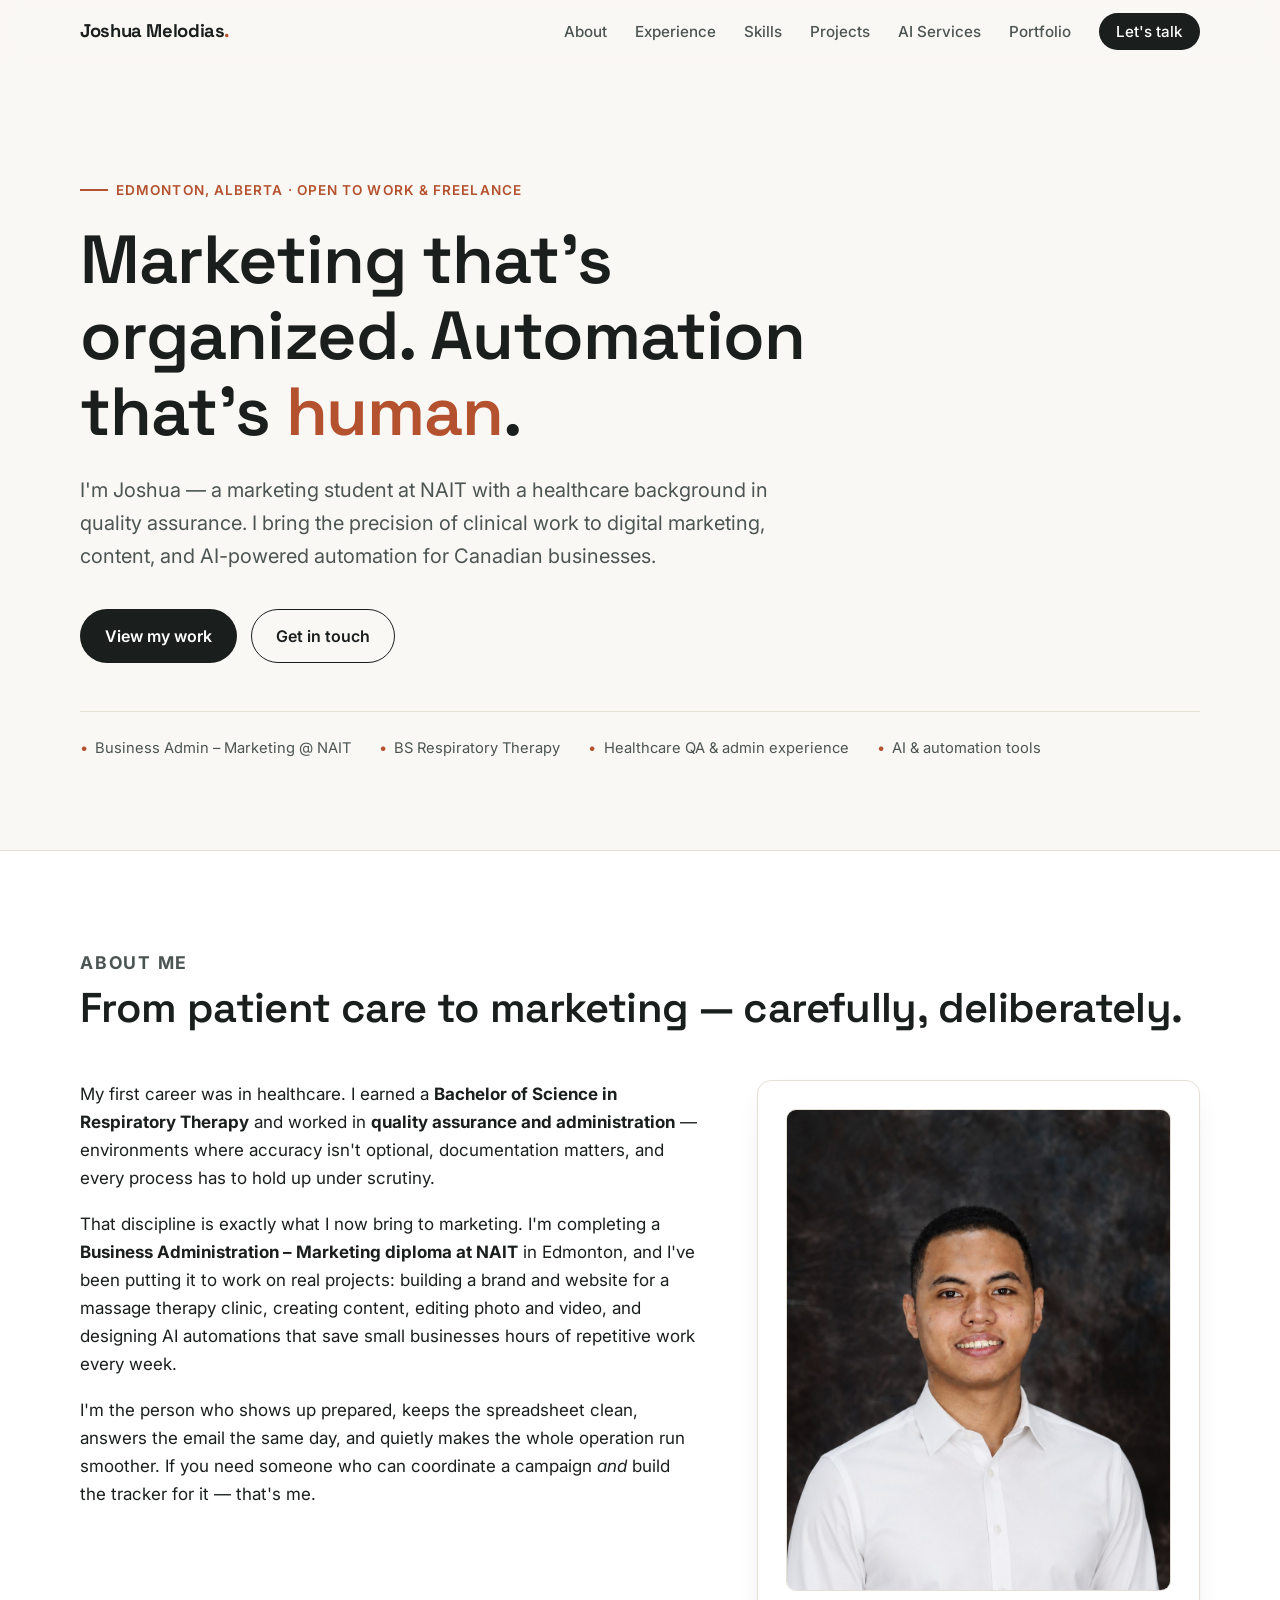
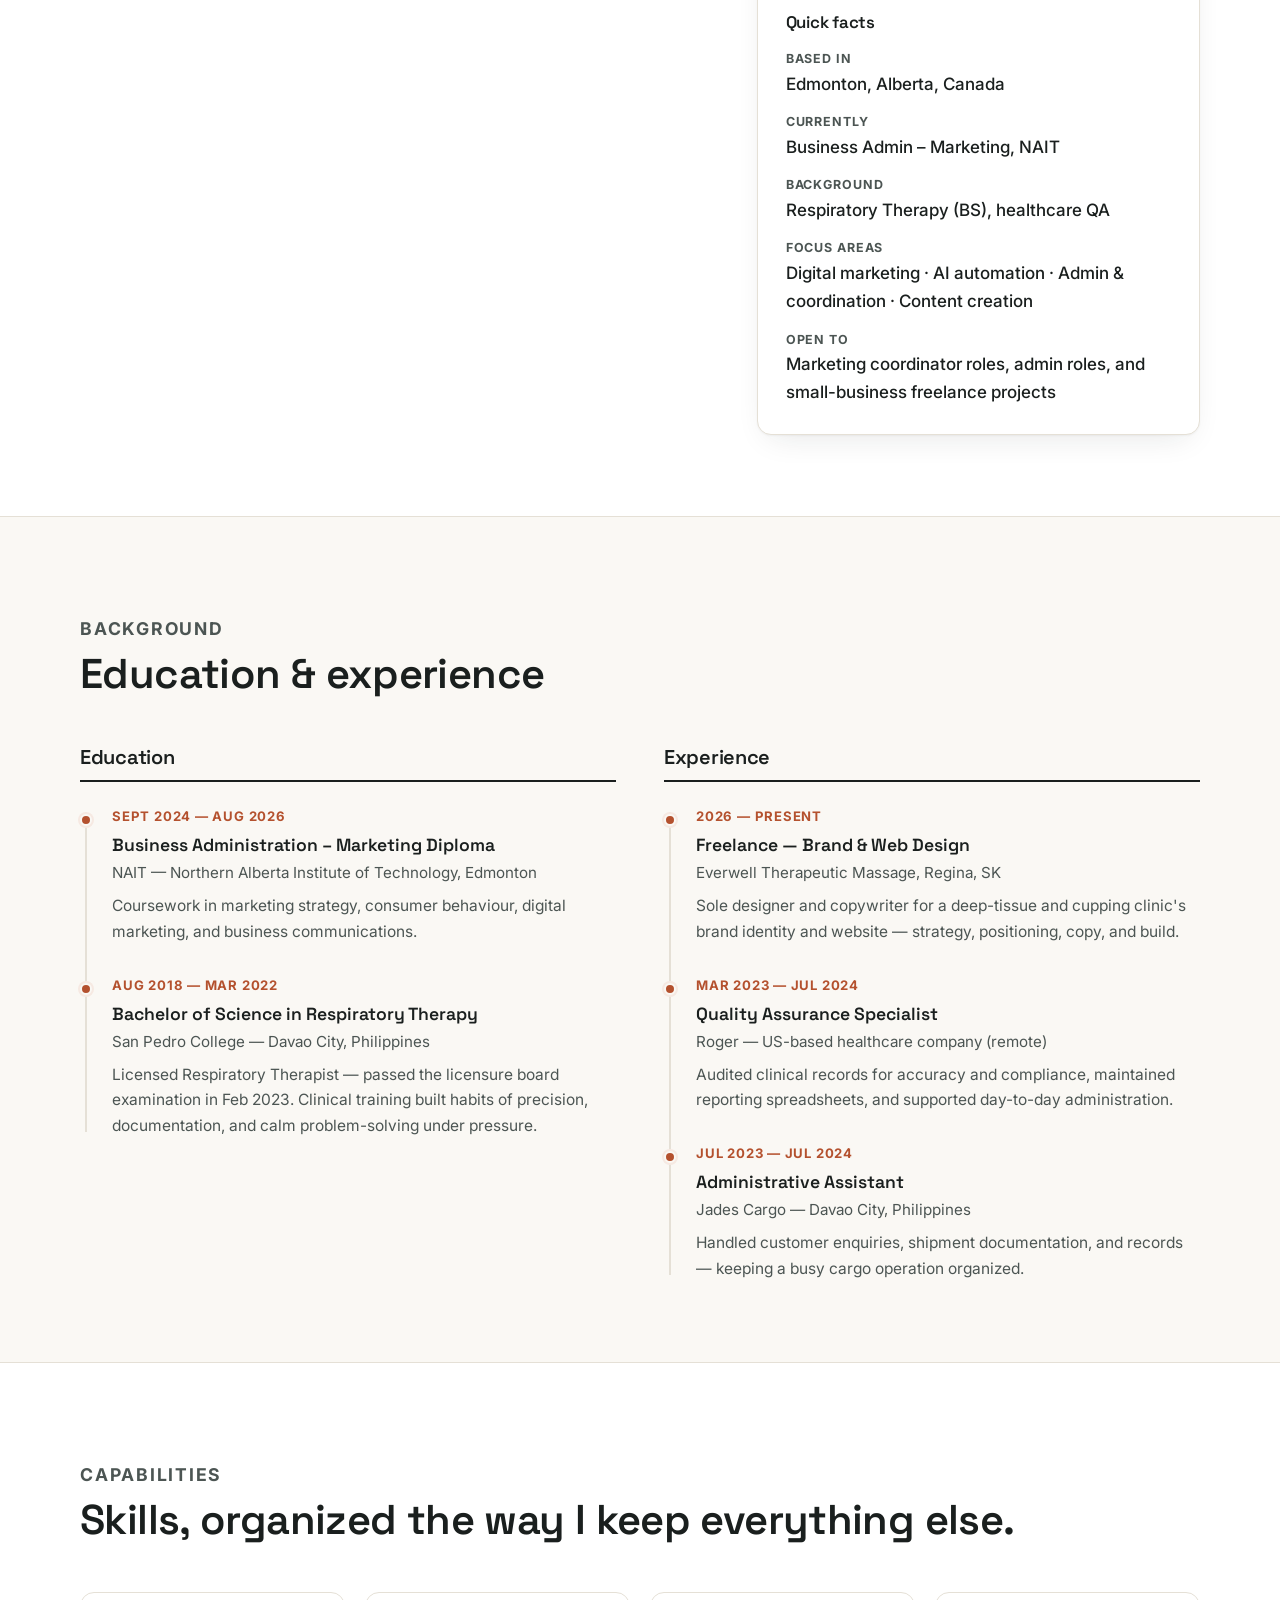
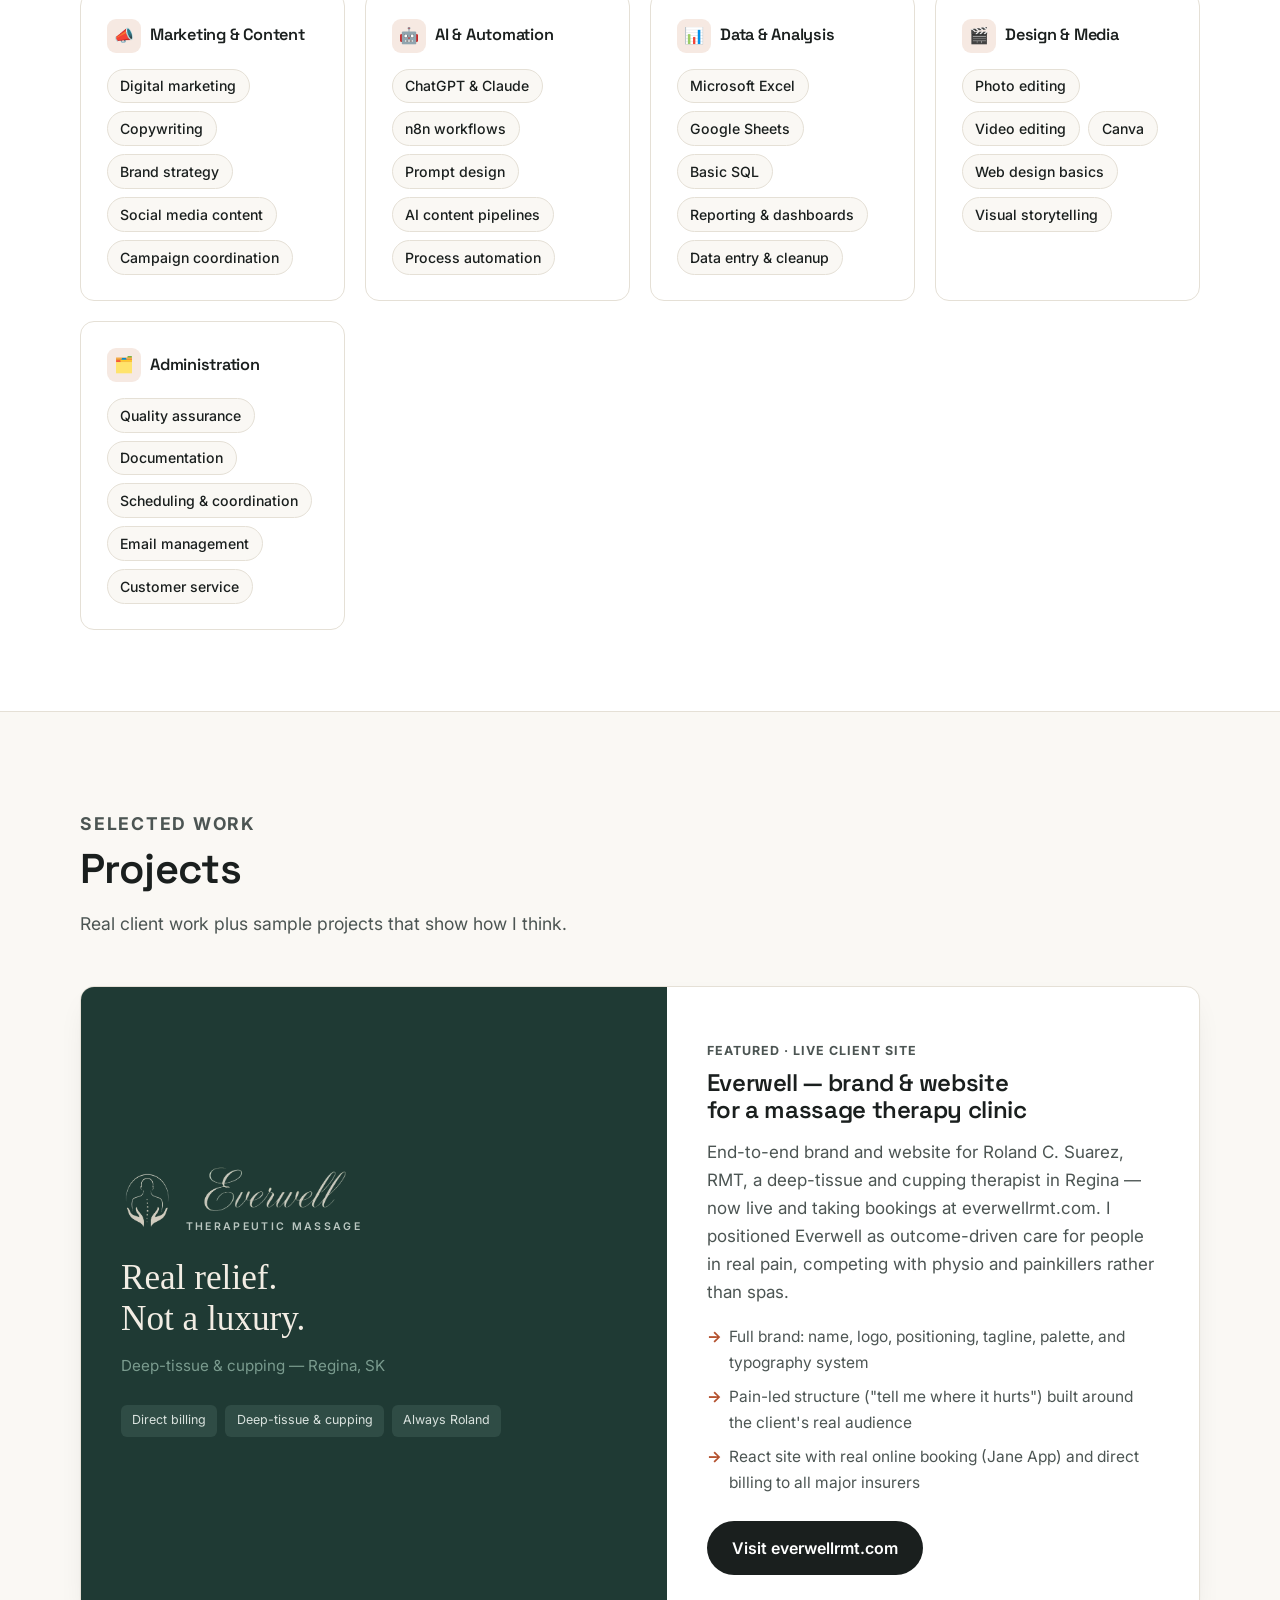
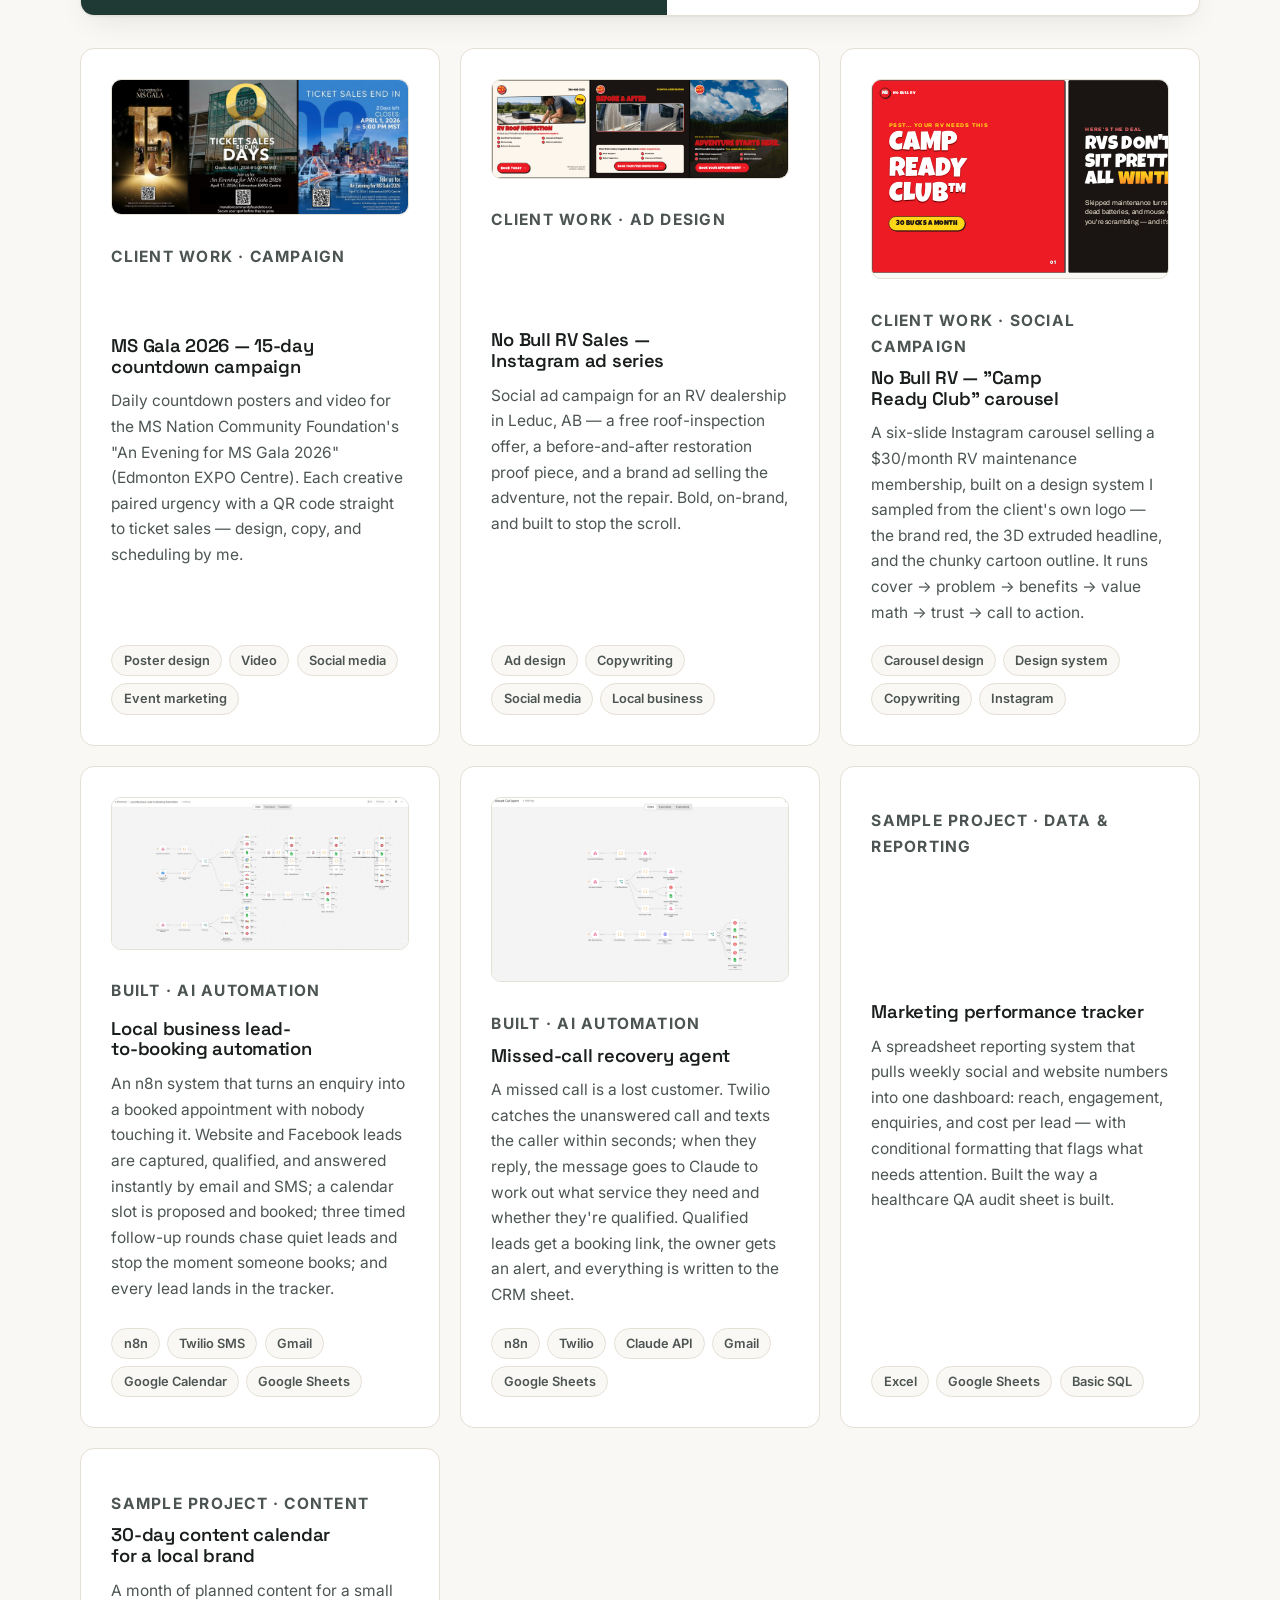
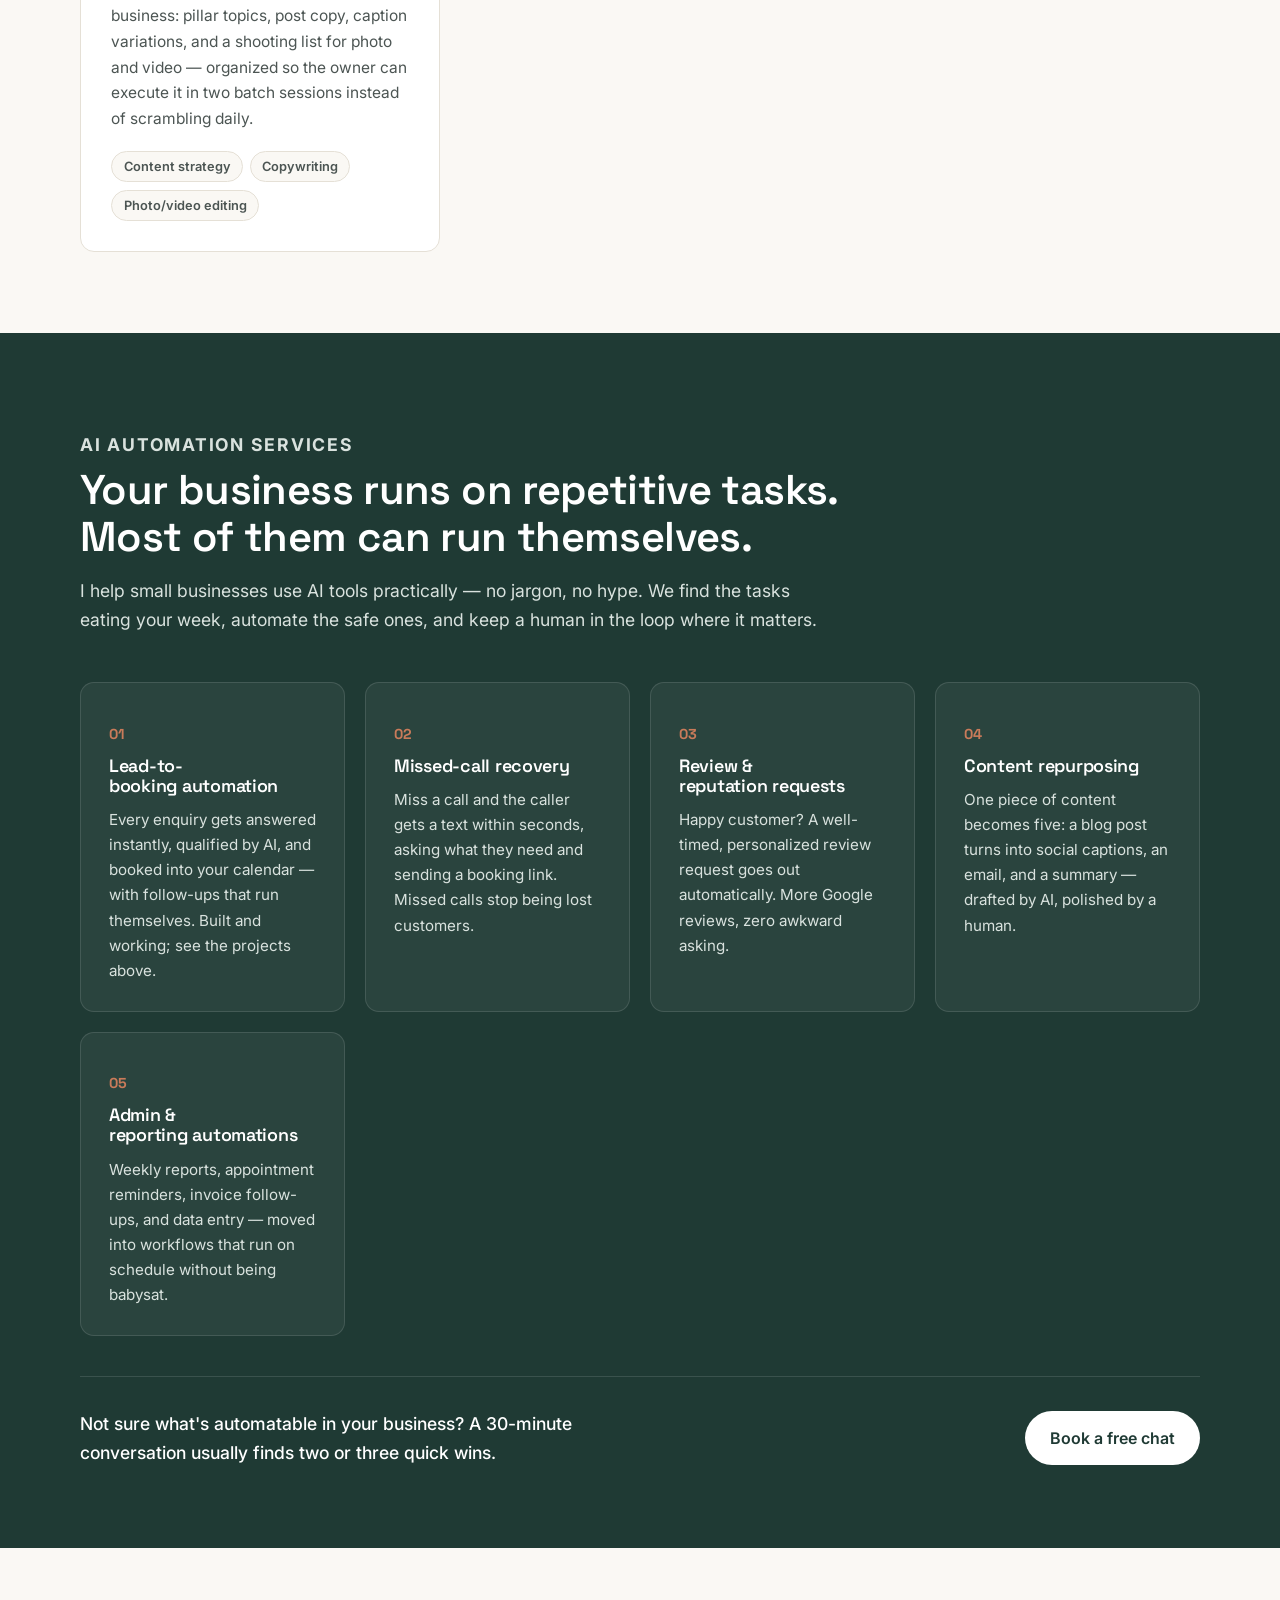
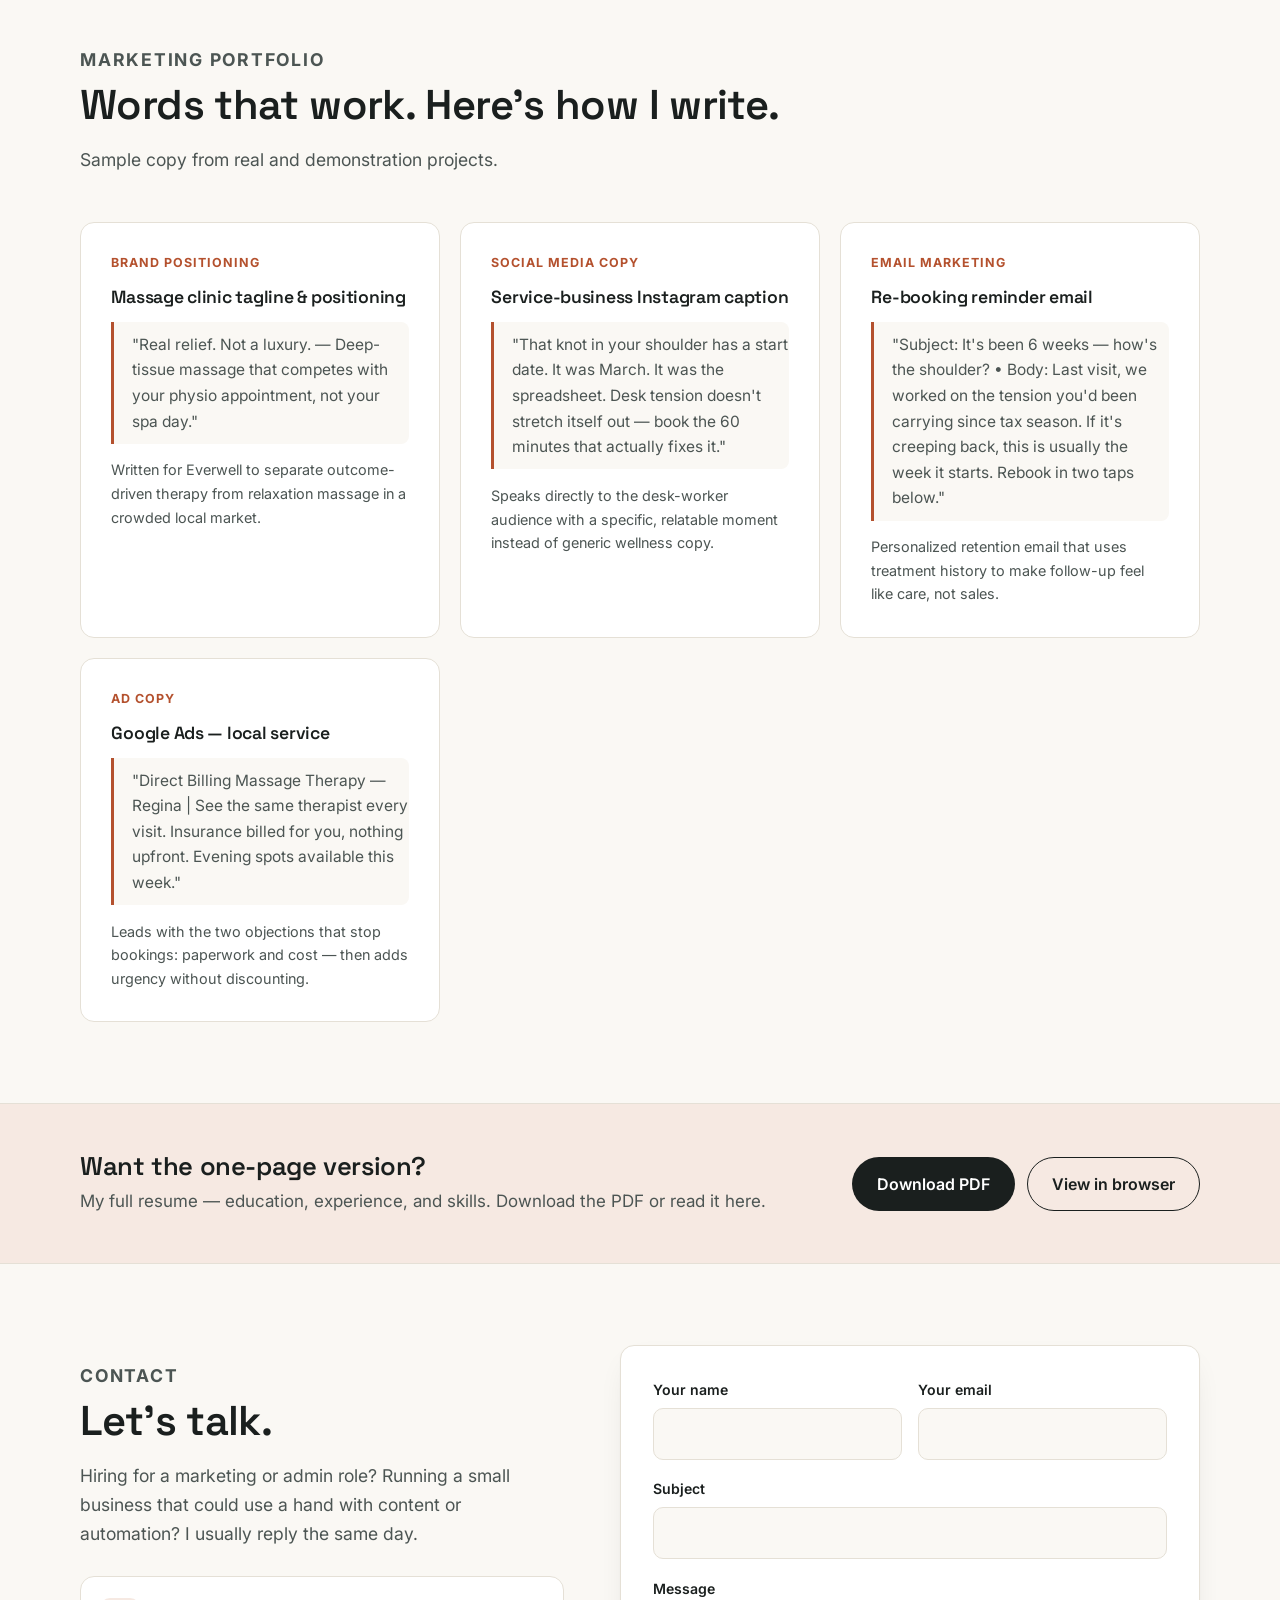
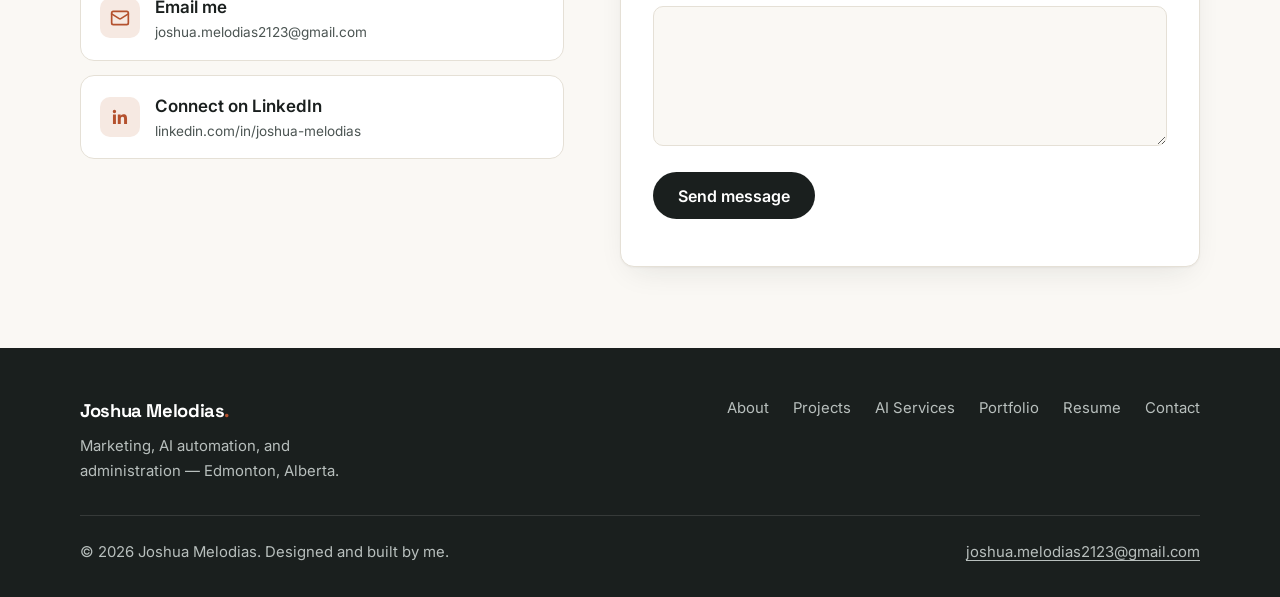
==== commit 38901bdf: "Point Everwell project at the live client site everwellrmt.com Co-Authored-By: Claude Fable 5 <norep" ====
--- a/index.html
+++ b/index.html
@@ -9,21 +9,21 @@
   <meta name="description" content="Marketing student at NAIT with a healthcare background. I help Canadian businesses with digital marketing, AI automation, content creation, and dependable administrative support.">
   <meta name="keywords" content="Joshua Melodias, digital marketing Edmonton, AI automation for small business, marketing coordinator, NAIT marketing, content creation Alberta, administrative support">
   <meta name="author" content="Joshua Melodias">
-  <link rel="canonical" href="https://joshua-melodias.vercel.app/">
+  <link rel="canonical" href="https://joshua-portfolio-wheat.vercel.app/">
 
   <!-- Social sharing (Open Graph + Twitter) -->
   <meta property="og:type" content="website">
   <meta property="og:title" content="Joshua Melodias — Marketing, AI Automation &amp; Administration">
   <meta property="og:description" content="Healthcare-trained, marketing-focused. Digital marketing, AI automation, and administrative support for Canadian businesses.">
-  <meta property="og:url" content="https://joshua-melodias.vercel.app/">
-  <meta property="og:image" content="https://joshua-melodias.vercel.app/assets/og-image.png">
+  <meta property="og:url" content="https://joshua-portfolio-wheat.vercel.app/">
+  <meta property="og:image" content="https://joshua-portfolio-wheat.vercel.app/assets/og-image.png">
   <meta property="og:image:width" content="1200">
   <meta property="og:image:height" content="630">
   <meta property="og:locale" content="en_CA">
   <meta name="twitter:card" content="summary_large_image">
   <meta name="twitter:title" content="Joshua Melodias — Marketing, AI Automation &amp; Administration">
   <meta name="twitter:description" content="Healthcare-trained, marketing-focused. Digital marketing, AI automation, and administrative support for Canadian businesses.">
-  <meta name="twitter:image" content="https://joshua-melodias.vercel.app/assets/og-image.png">
+  <meta name="twitter:image" content="https://joshua-portfolio-wheat.vercel.app/assets/og-image.png">
 
   <!-- Structured data: helps Google understand who this site is about -->
   <script type="application/ld+json">
@@ -283,12 +283,13 @@
             </div>
           </div>
           <div class="project-body">
-            <p class="project-tag">Featured · Client work</p>
+            <p class="project-tag">Featured · Live client site</p>
             <h3>Everwell — brand &amp; website for a massage therapy clinic</h3>
             <p>
               End-to-end brand and website for Roland C. Suarez, RMT, a deep-tissue and cupping
-              therapist in Regina. I positioned Everwell as outcome-driven care for people in real
-              pain — competing with physio and painkillers, not spas.
+              therapist in Regina — now live and taking bookings at everwellrmt.com. I positioned
+              Everwell as outcome-driven care for people in real pain, competing with physio and
+              painkillers rather than spas.
             </p>
             <ul class="project-points">
               <li>Full brand: name, logo, positioning, tagline, palette, and typography system</li>
@@ -296,7 +297,7 @@
               <li>React site with real online booking (Jane App) and direct billing to all major insurers</li>
             </ul>
             <div class="project-links">
-              <a class="btn btn-primary" href="projects/everwell/" target="_blank" rel="noopener">View the live site</a>
+              <a class="btn btn-primary" href="https://everwellrmt.com" target="_blank" rel="noopener">Visit everwellrmt.com</a>
             </div>
           </div>
         </article>
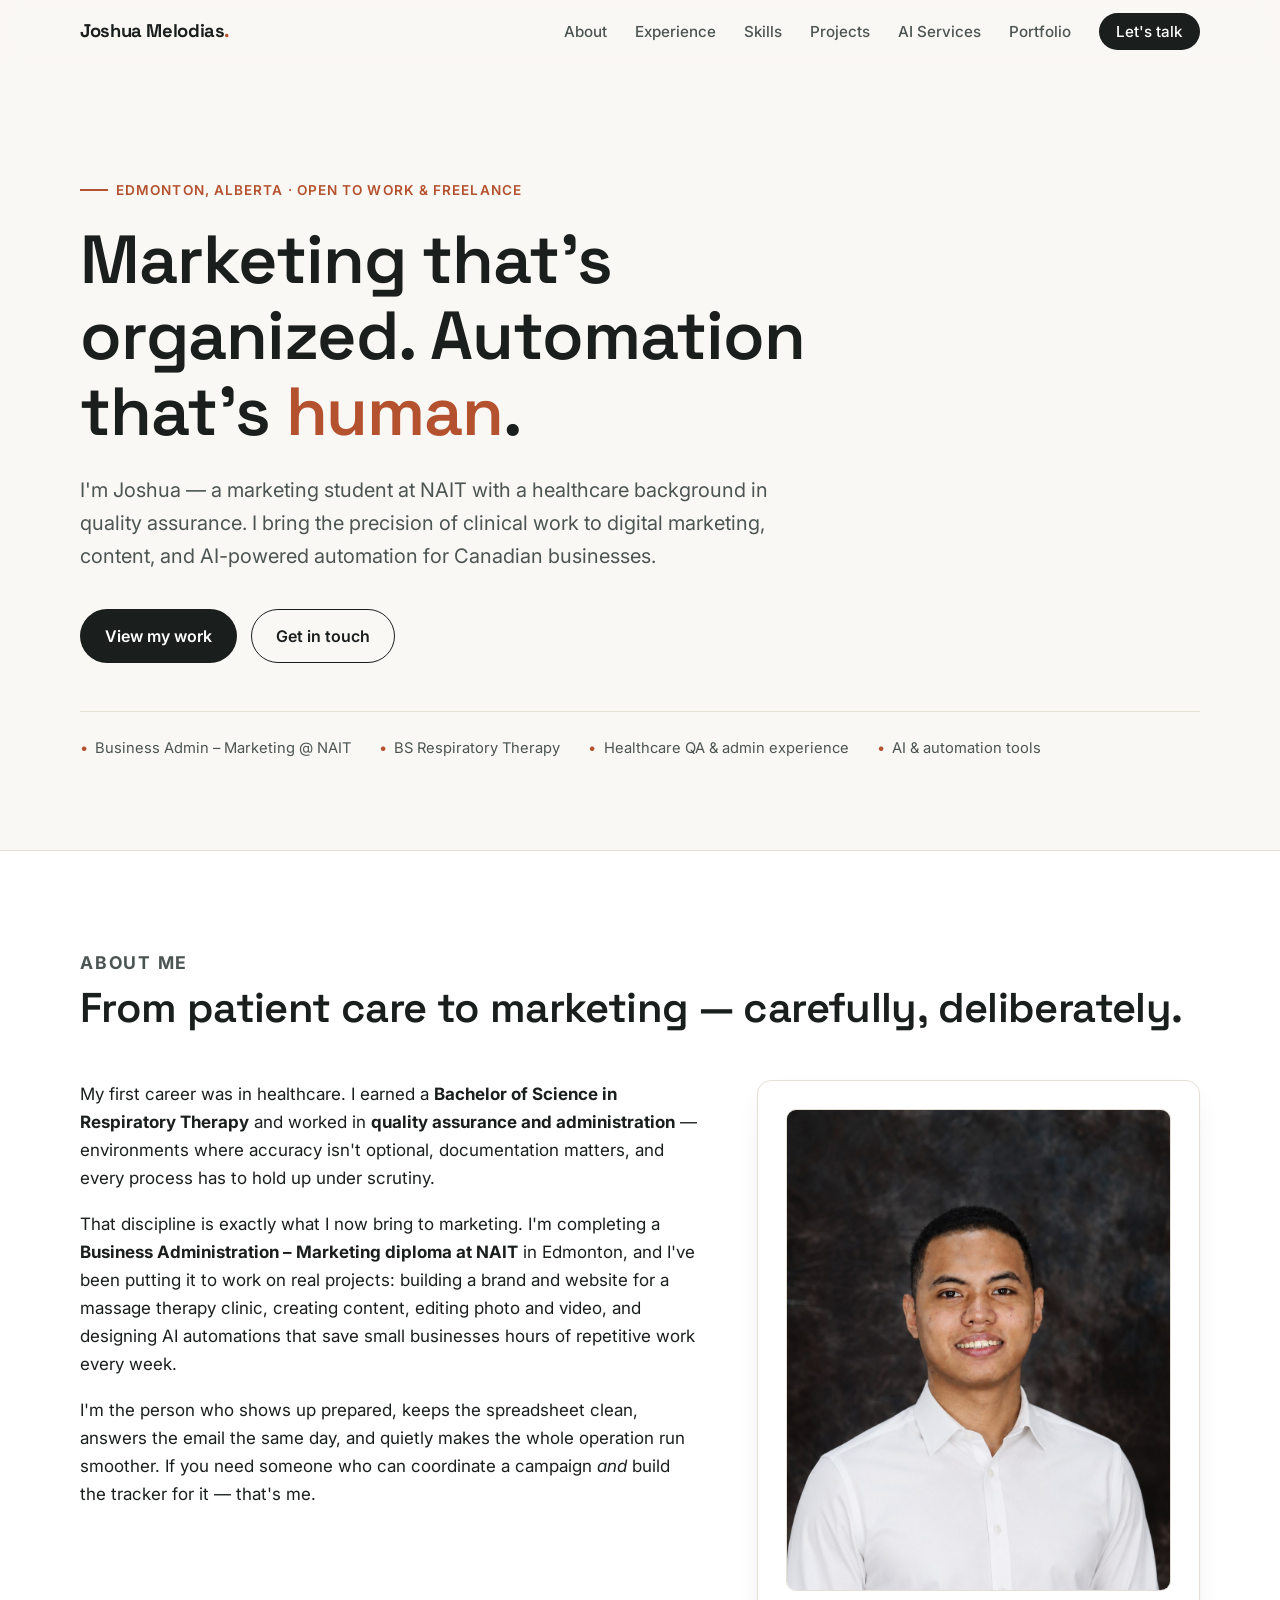
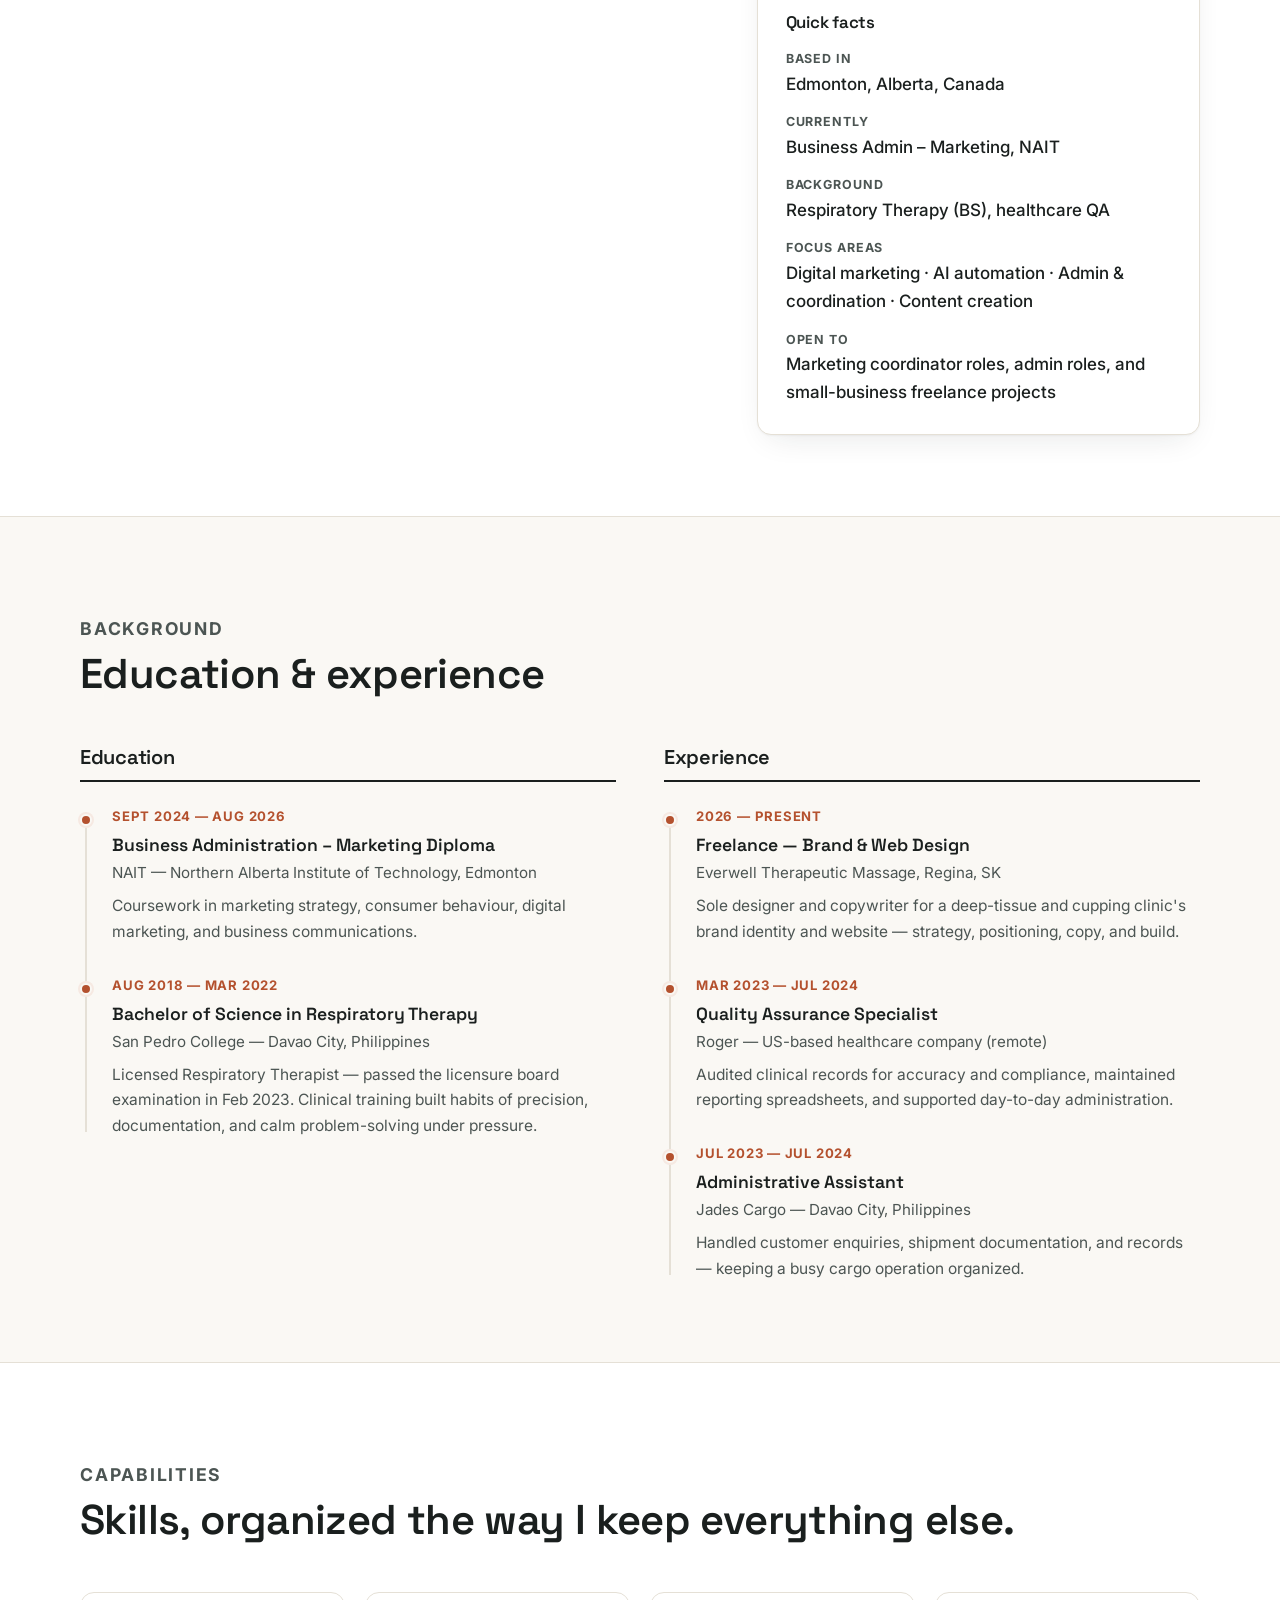
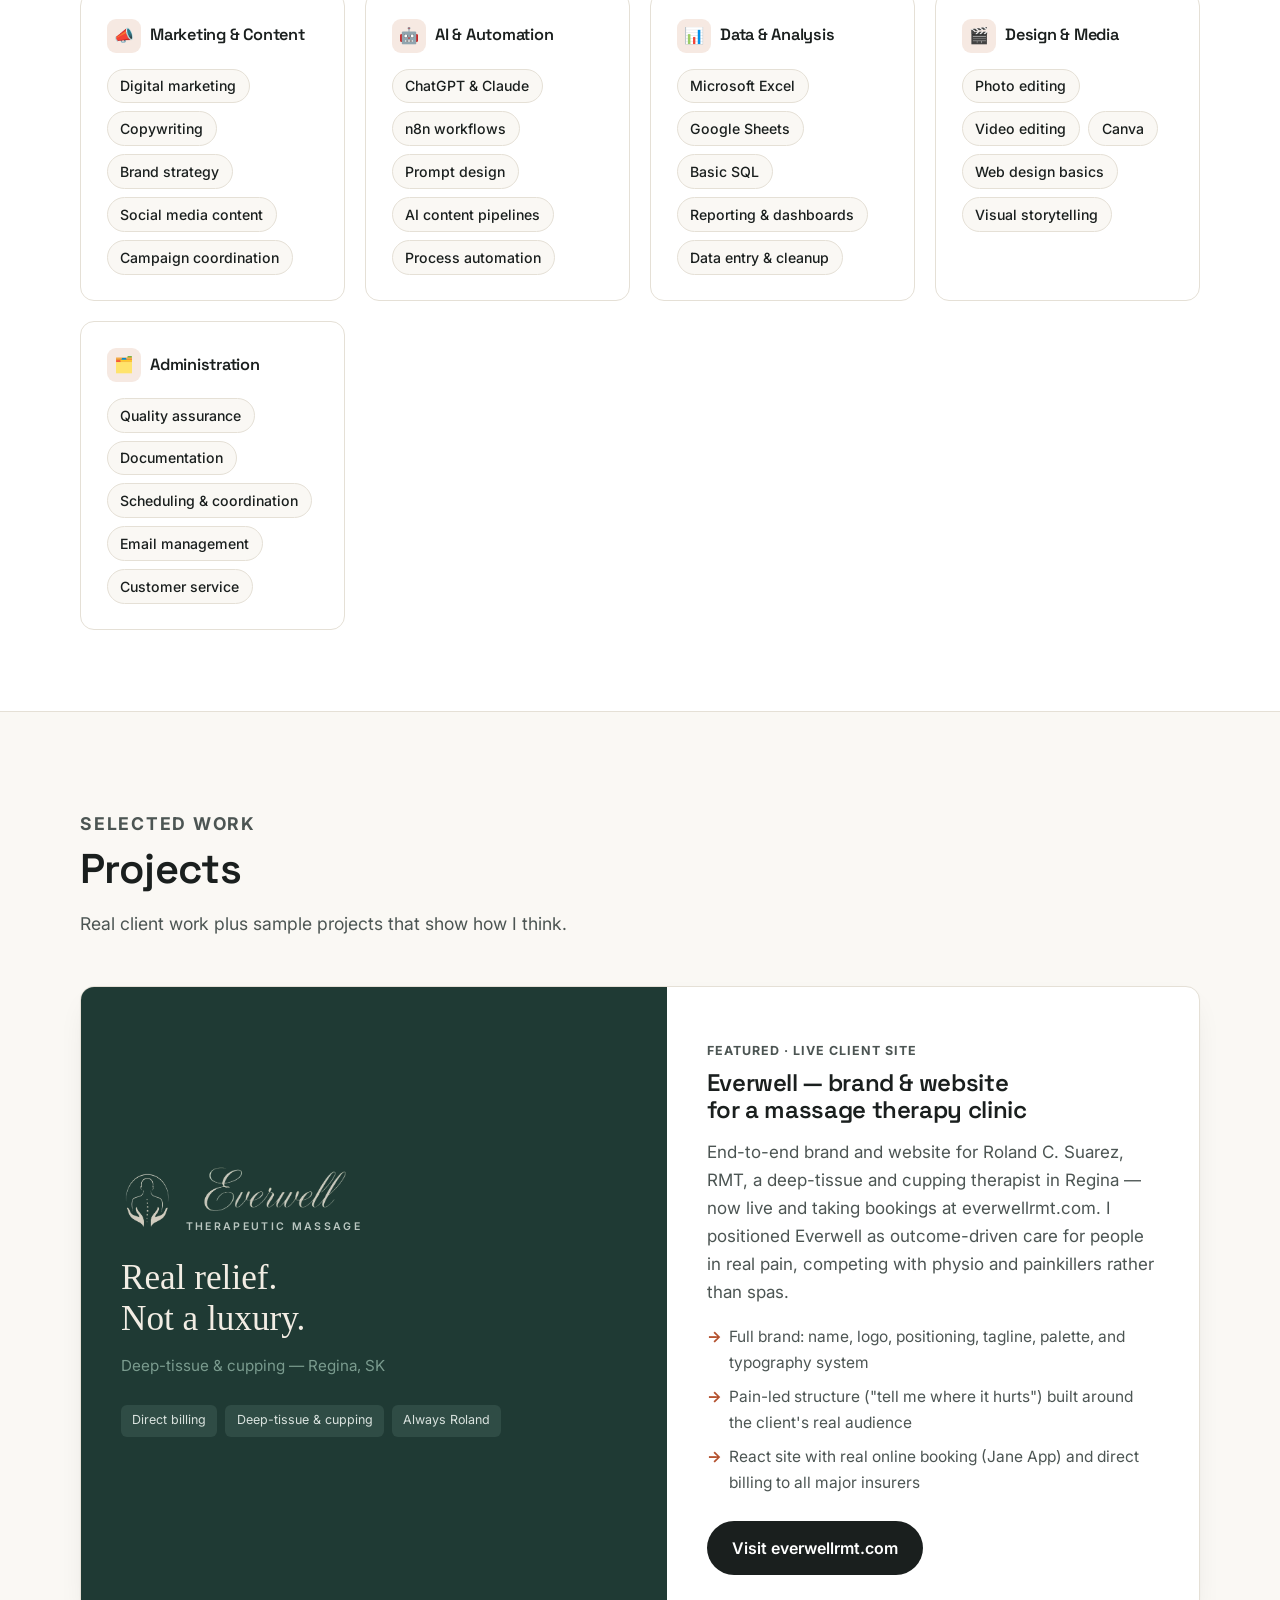
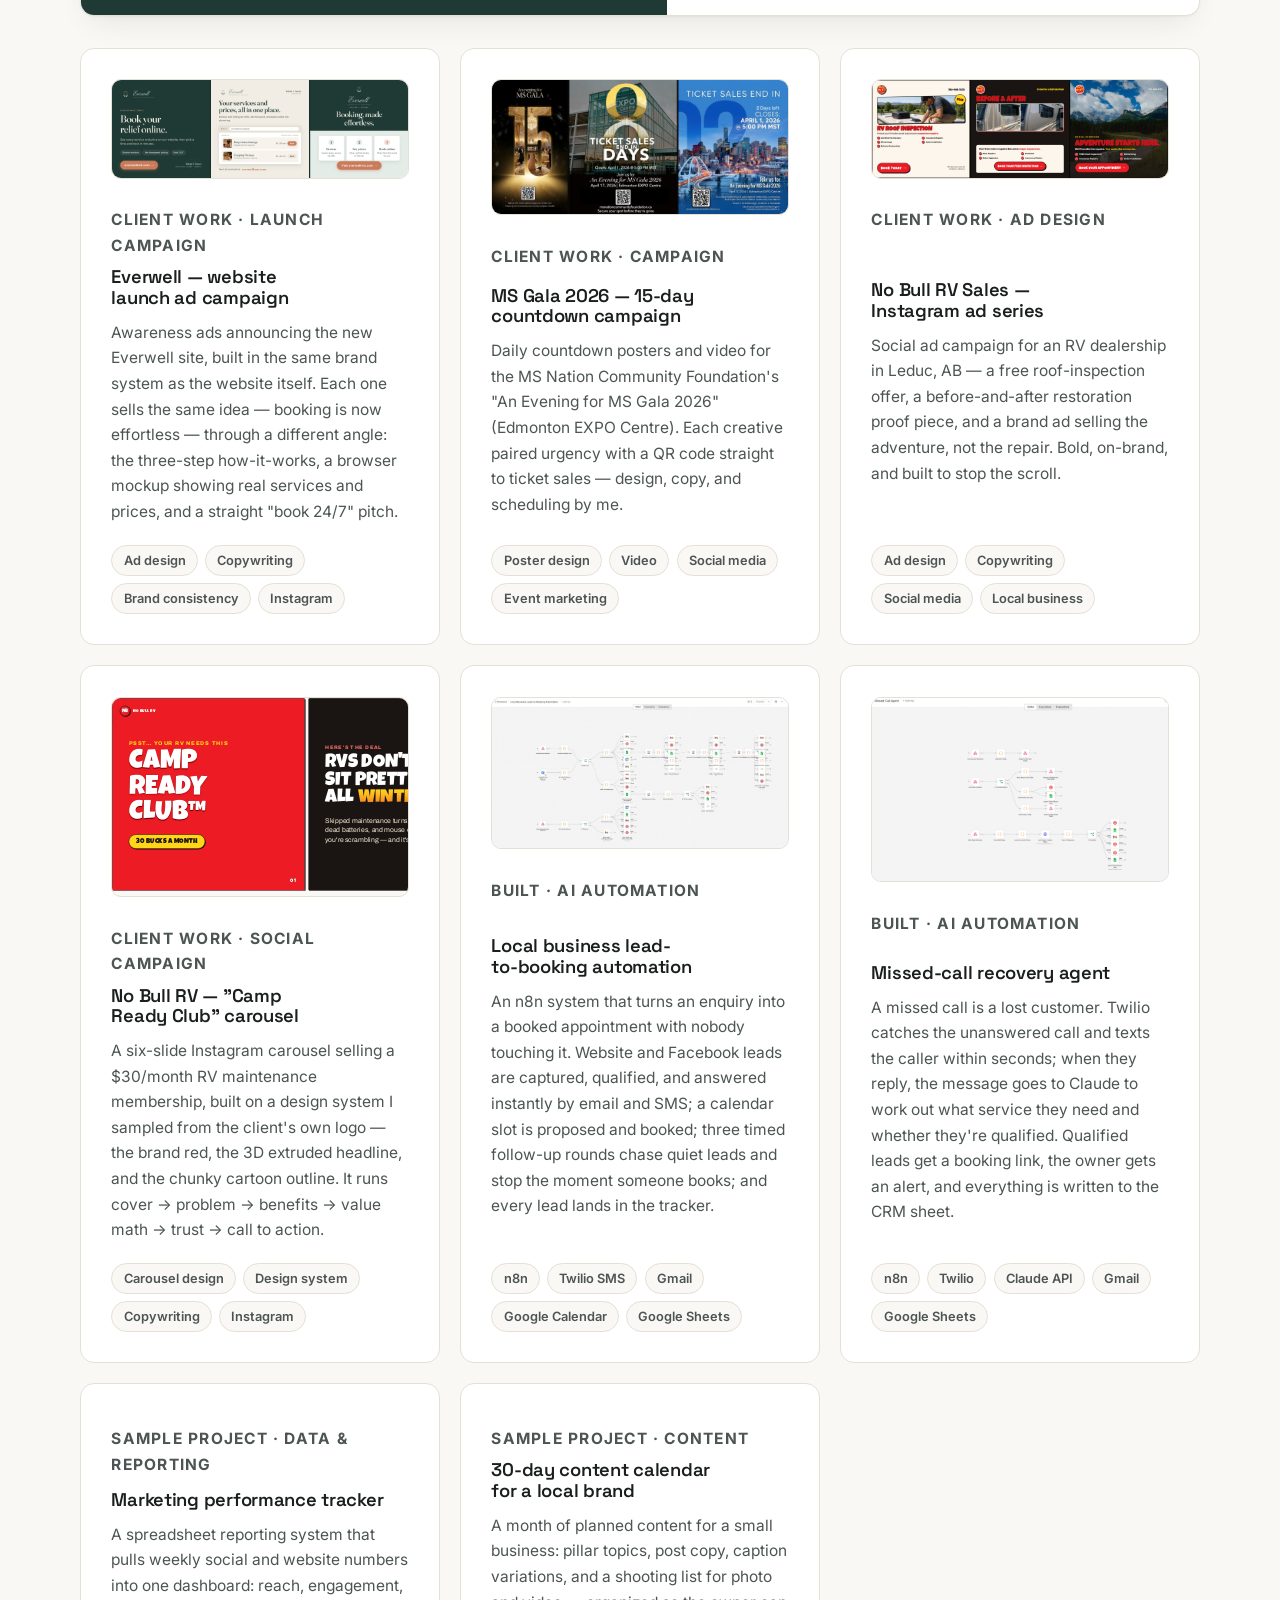
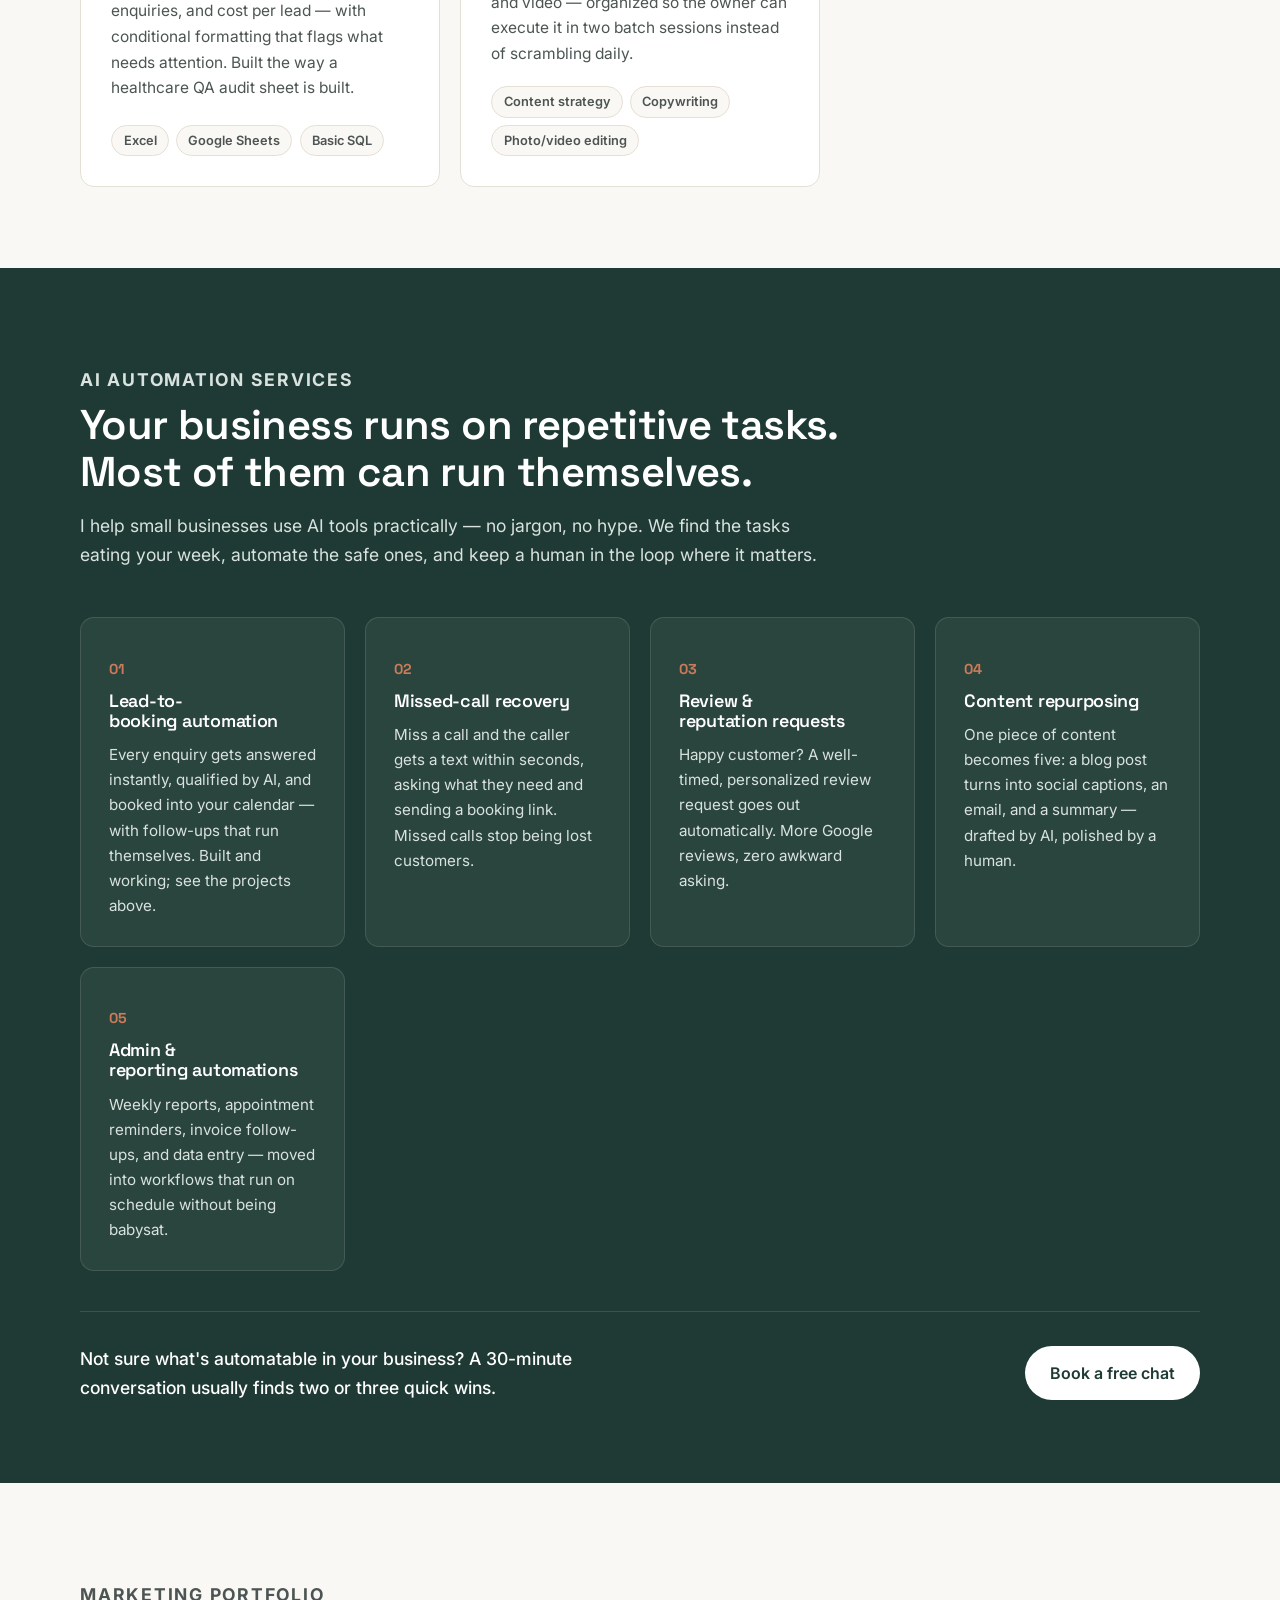
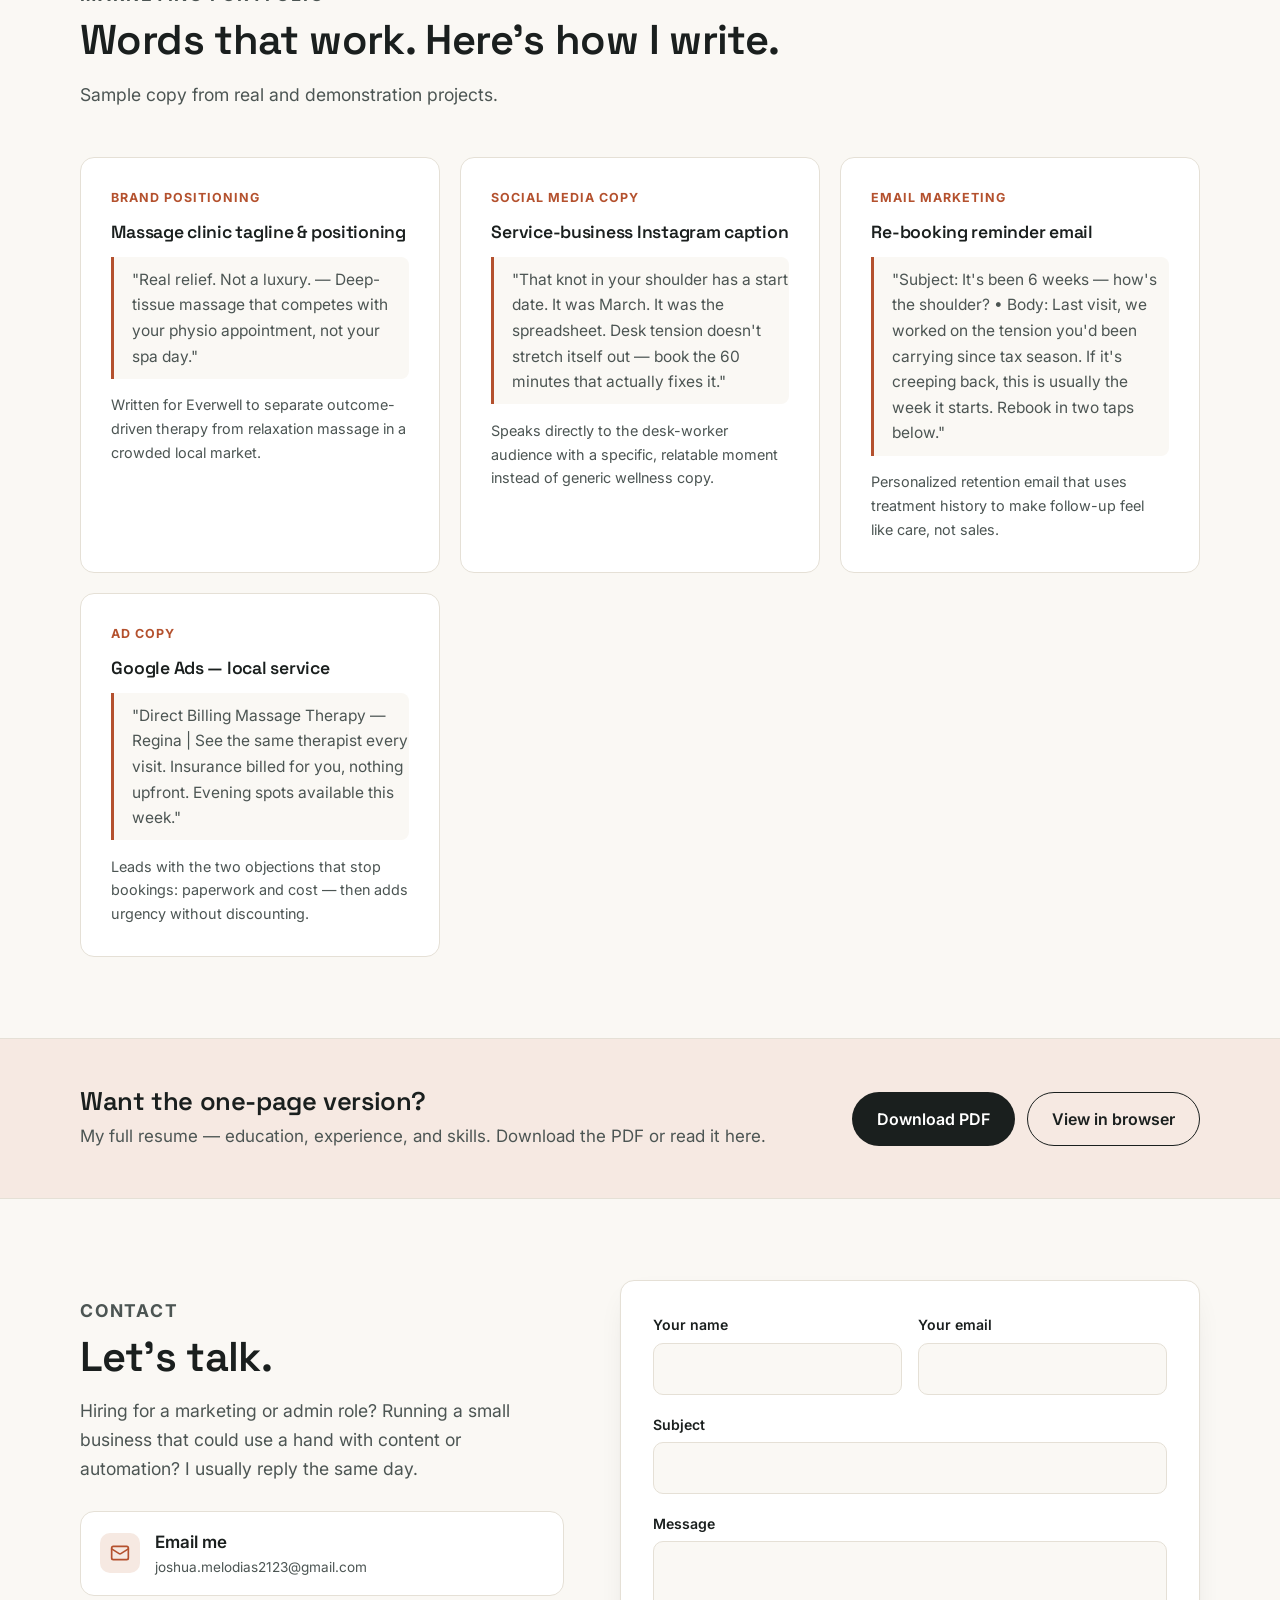
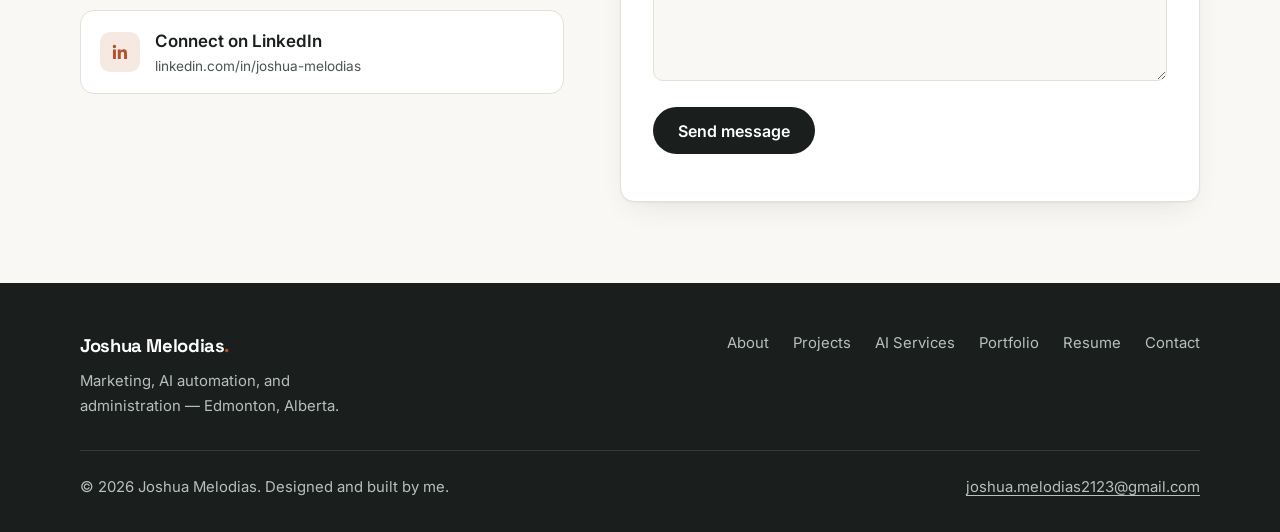
==== commit ff60c320: "Add Everwell website launch ad campaign to projects Co-Authored-By: Claude Fable 5 <noreply@anthropi" ====
--- a/index.html
+++ b/index.html
@@ -304,6 +304,21 @@
 
         <div class="projects-grid">
           <article class="project-card reveal">
+            <button type="button" class="media-btn" data-gallery="assets/everwell-ad-1.jpg,assets/everwell-ad-2.jpg,assets/everwell-ad-3.jpg" data-gallery-label="Everwell website launch ads" aria-label="View the Everwell launch ads full size">
+              <img class="card-media" src="assets/everwell-ads.jpg" alt="Three Everwell launch ads: Book your relief online, Your services and prices all in one place with a browser mockup, and Booking made effortless with a three-step guide" width="1696" height="560">
+              <span class="media-hint" aria-hidden="true">🔍 Click to view</span>
+            </button>
+            <p class="project-tag">Client work · Launch campaign</p>
+            <h3>Everwell — website launch ad campaign</h3>
+            <p>
+              Awareness ads announcing the new Everwell site, built in the same brand system as the
+              website itself. Each one sells the same idea — booking is now effortless — through a
+              different angle: the three-step how-it-works, a browser mockup showing real services
+              and prices, and a straight "book 24/7" pitch.
+            </p>
+            <ul class="tools"><li>Ad design</li><li>Copywriting</li><li>Brand consistency</li><li>Instagram</li></ul>
+          </article>
+          <article class="project-card reveal">
             <button type="button" class="media-btn" data-gallery="assets/gala-1.jpg,assets/gala-2.jpg,assets/gala-3.jpg" data-gallery-label="MS Gala 2026 countdown posters" aria-label="View the MS Gala countdown posters full size">
               <img class="card-media" src="assets/gala-countdown.jpg" alt="Three countdown posters for An Evening for MS Gala 2026: 15 days, 8 days, and 2 days left" width="1540" height="700">
               <span class="media-hint" aria-hidden="true">🔍 Click to view</span>
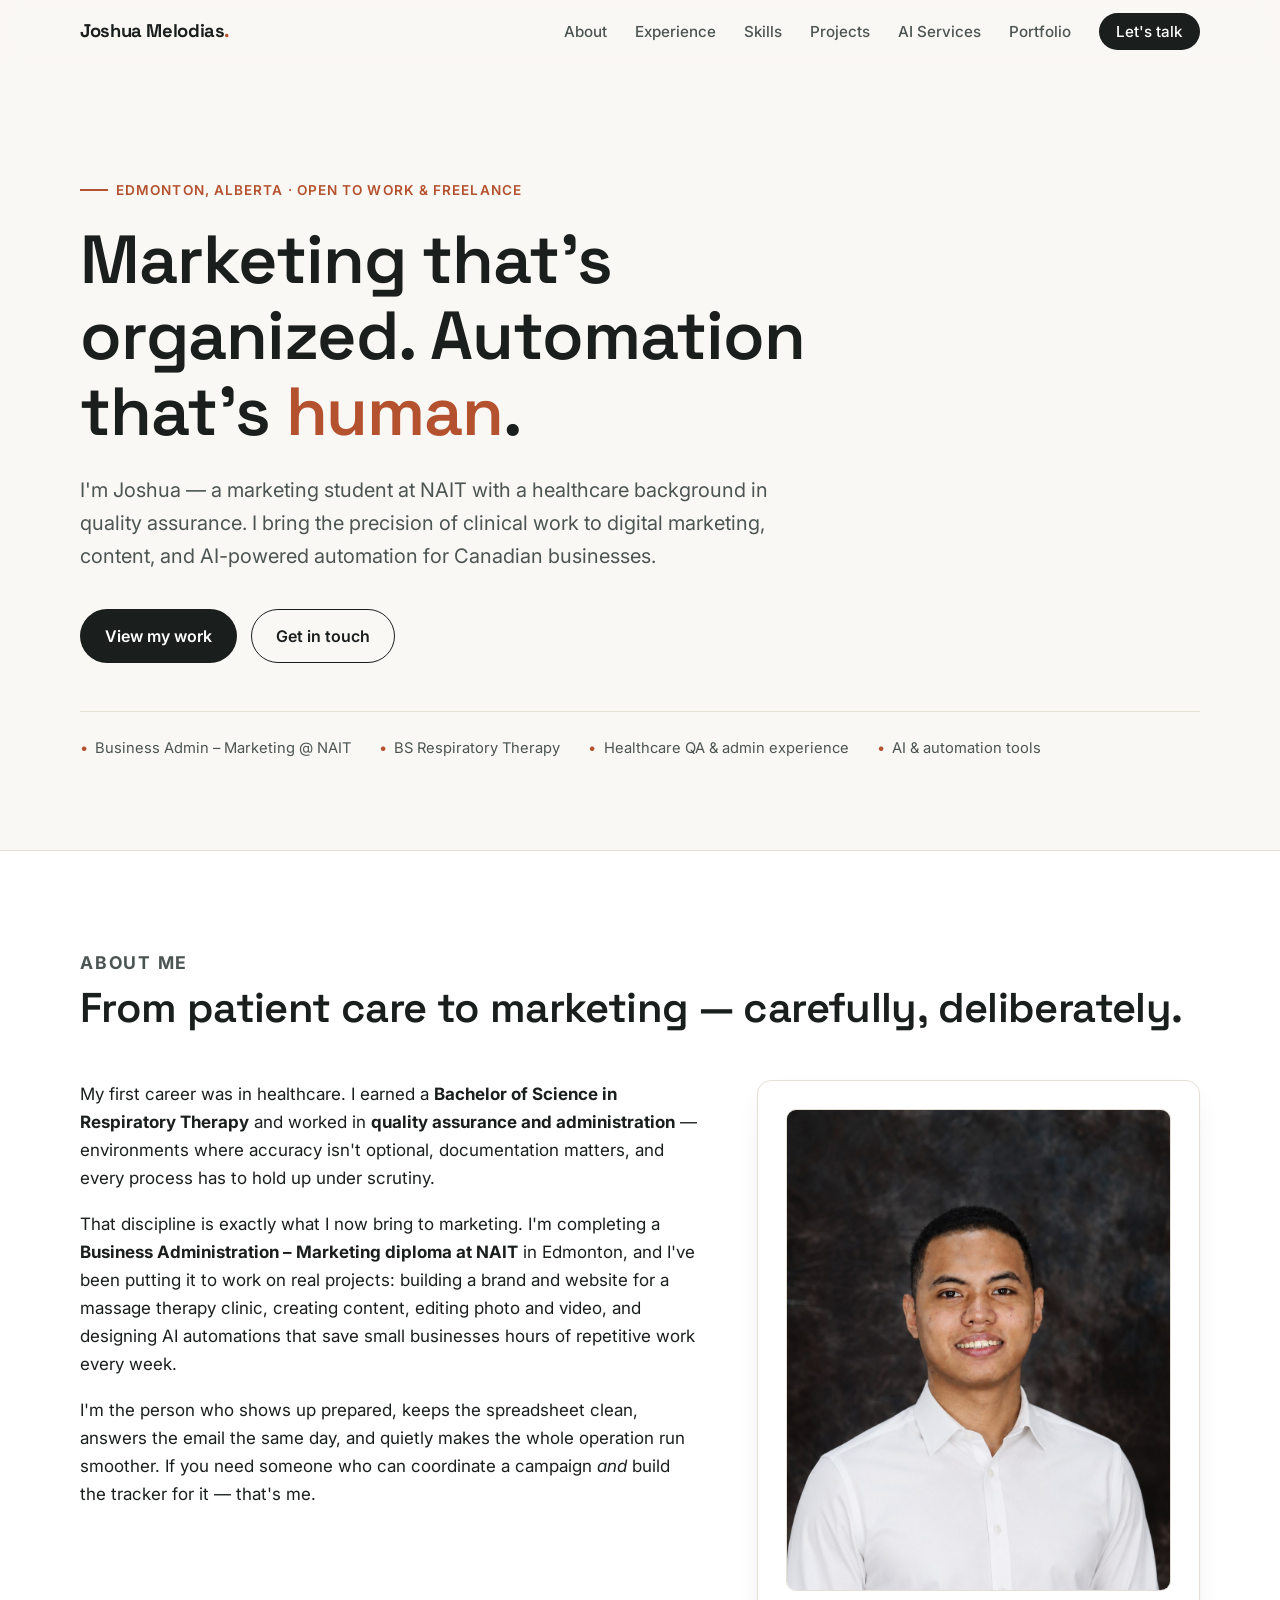
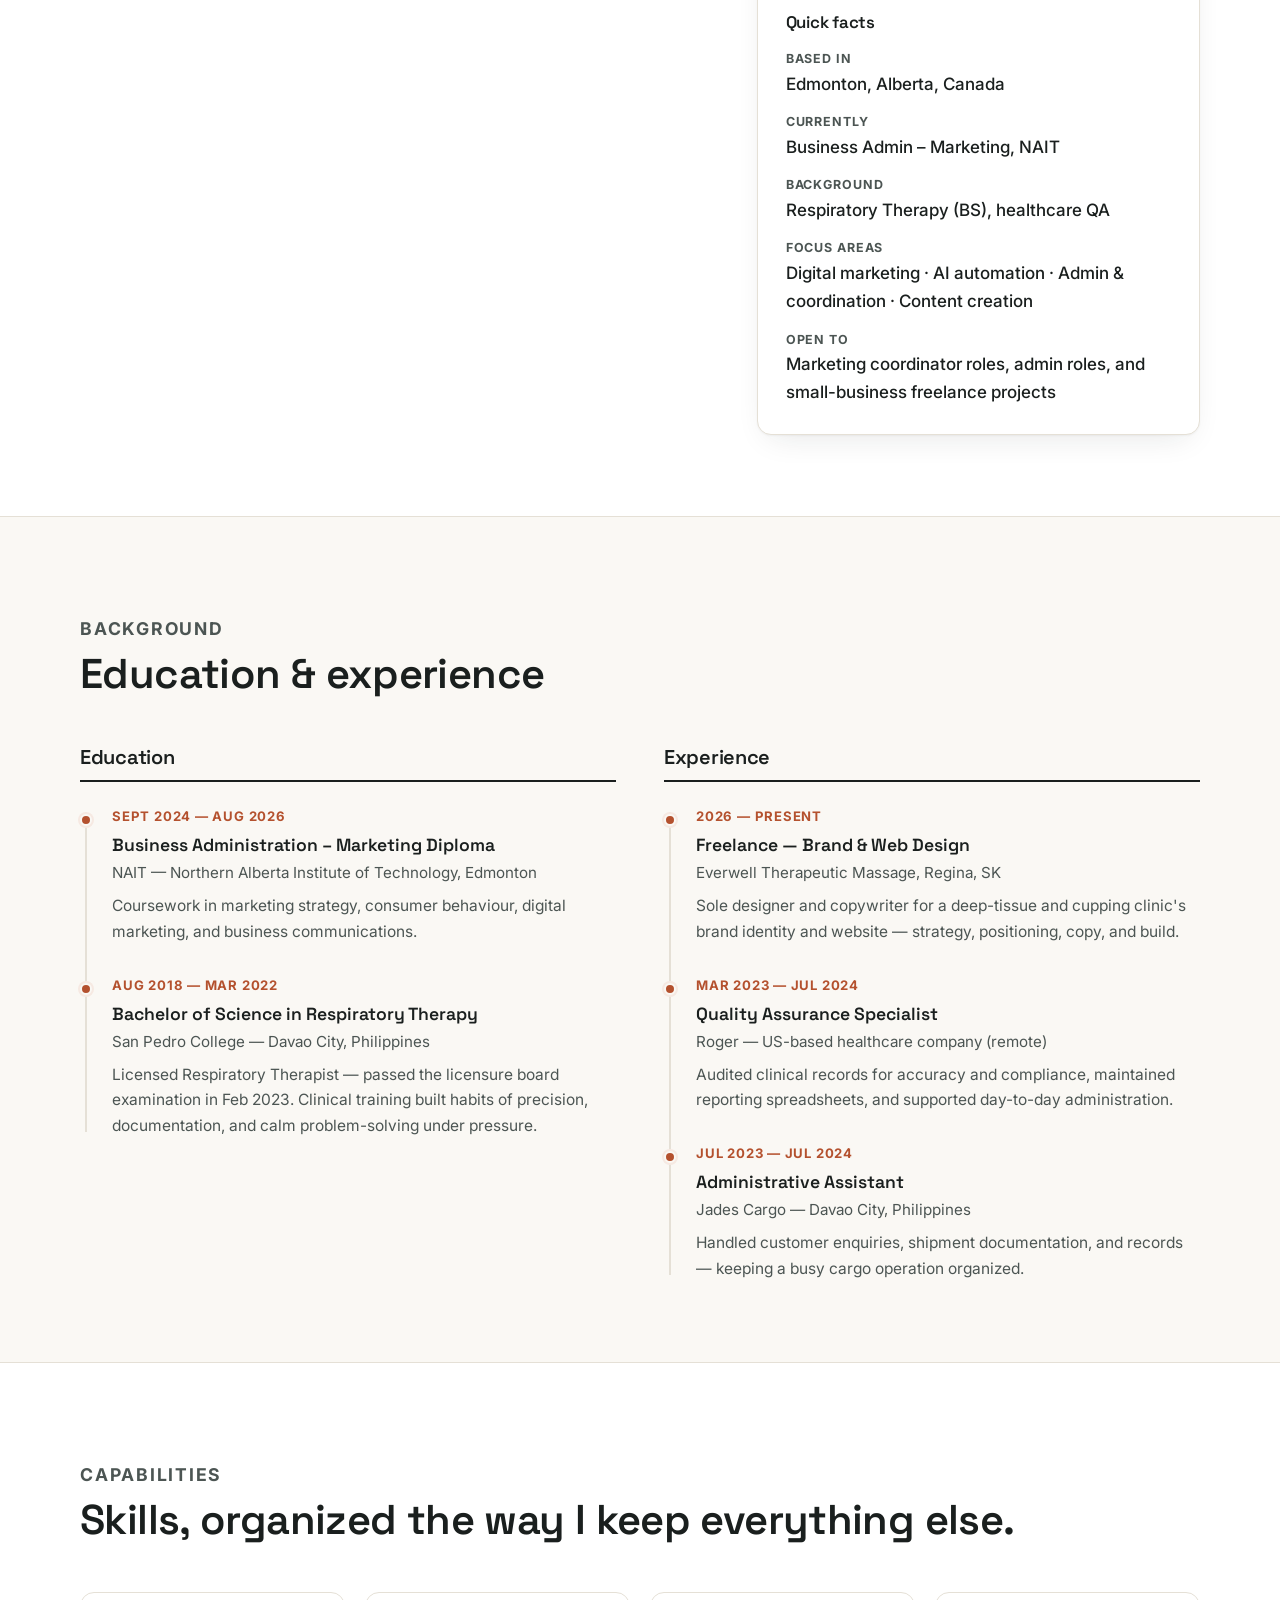
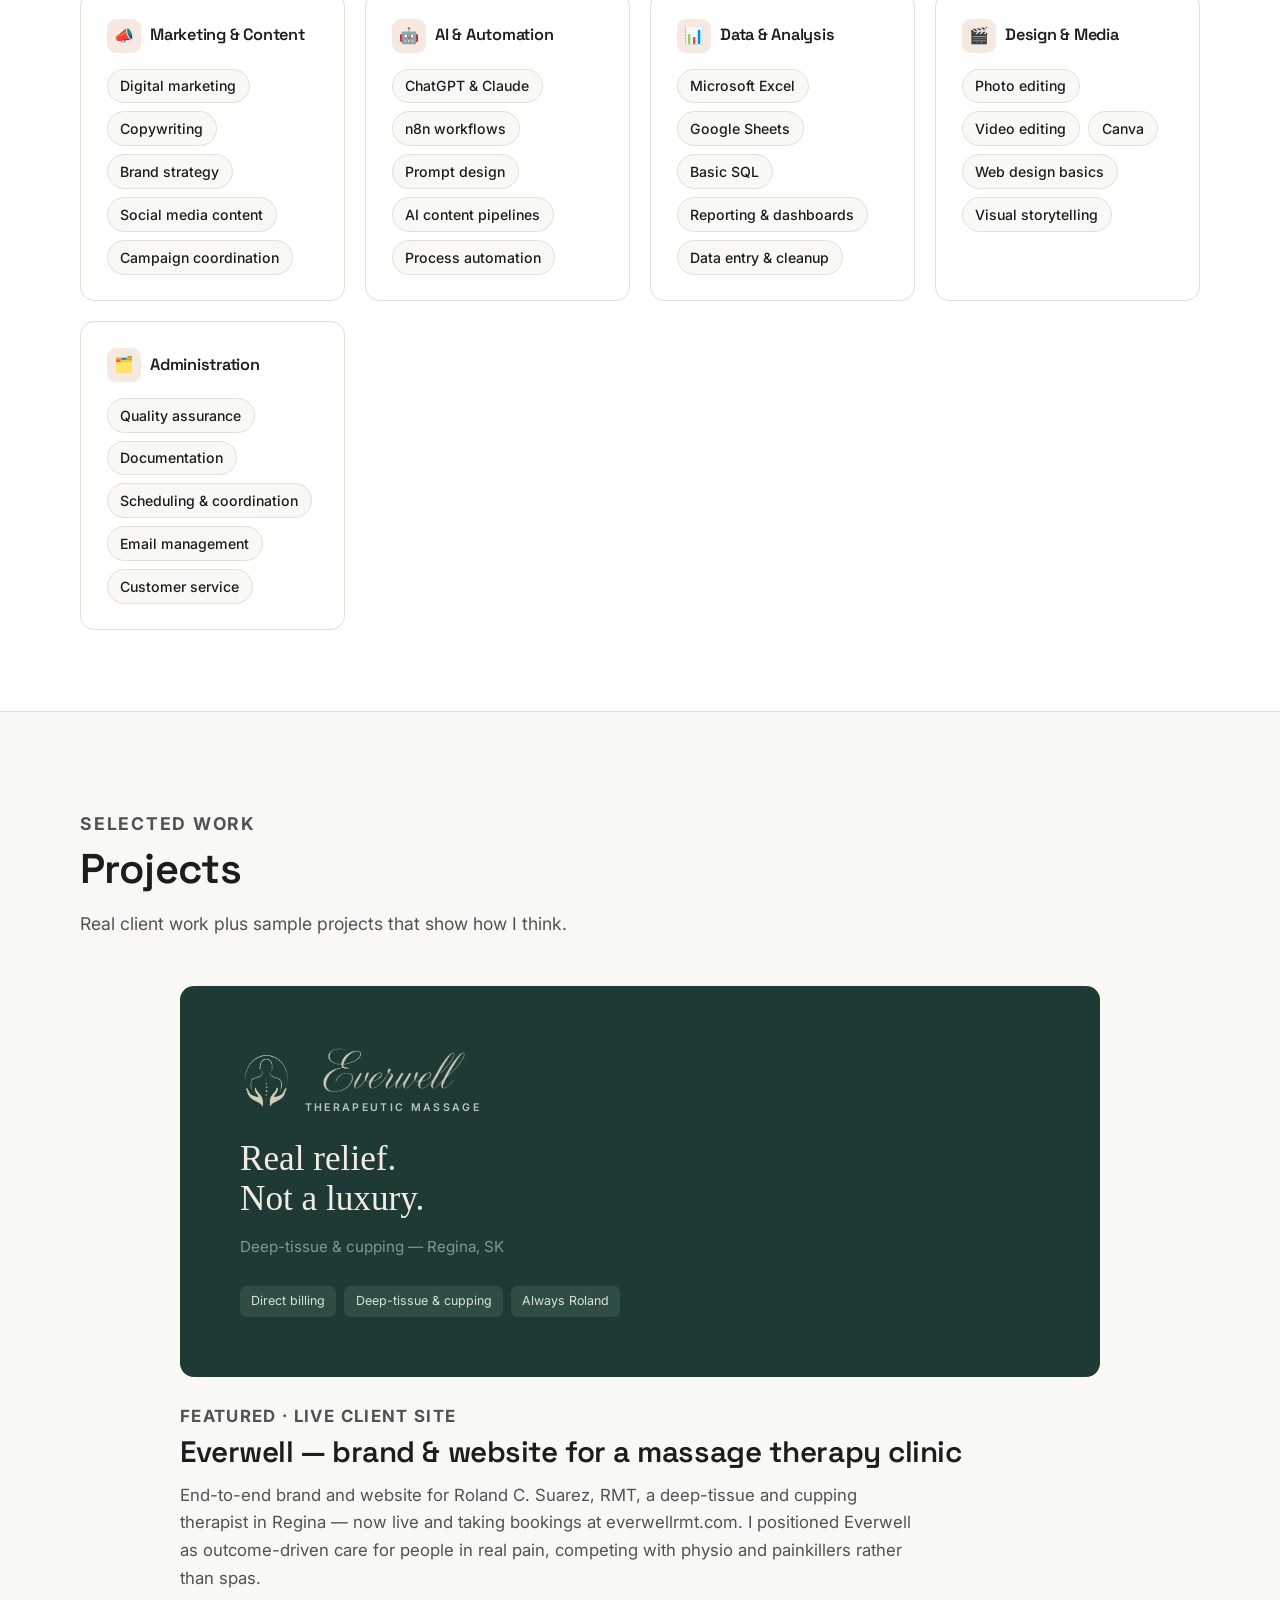
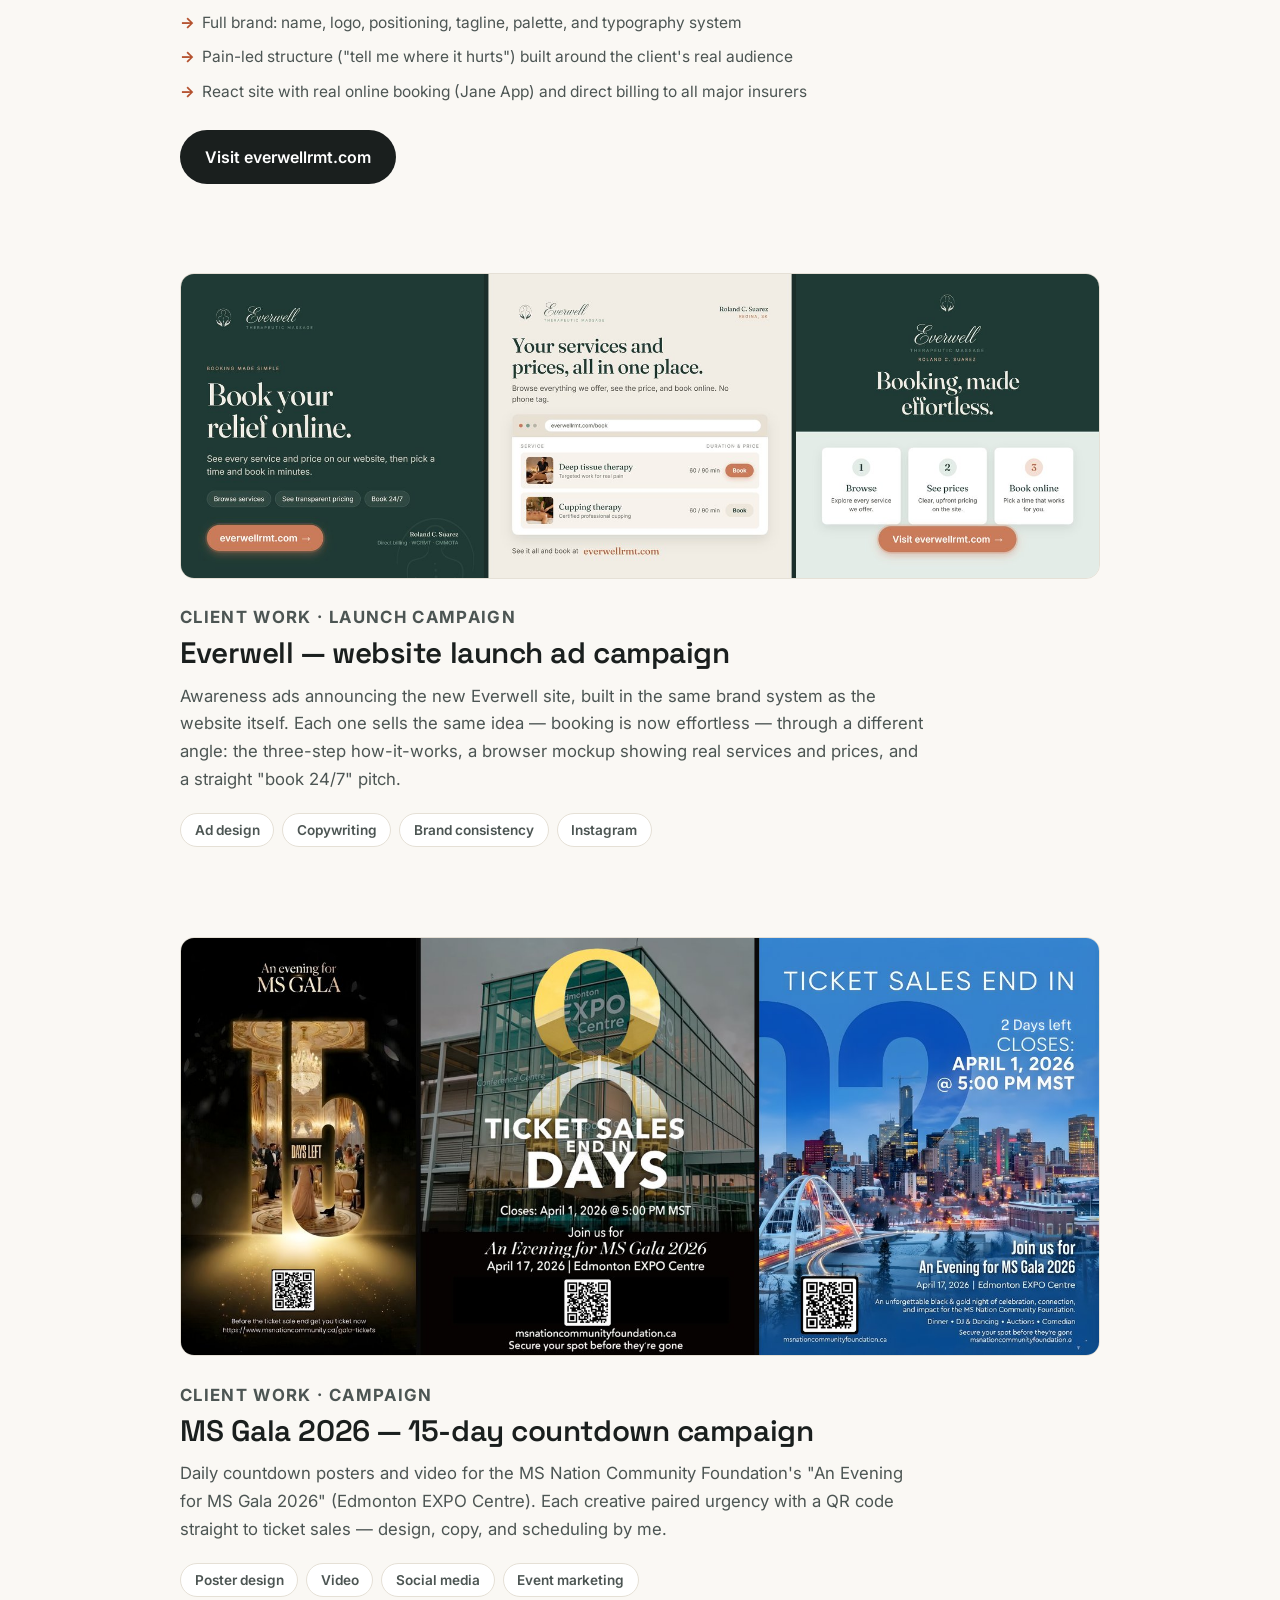
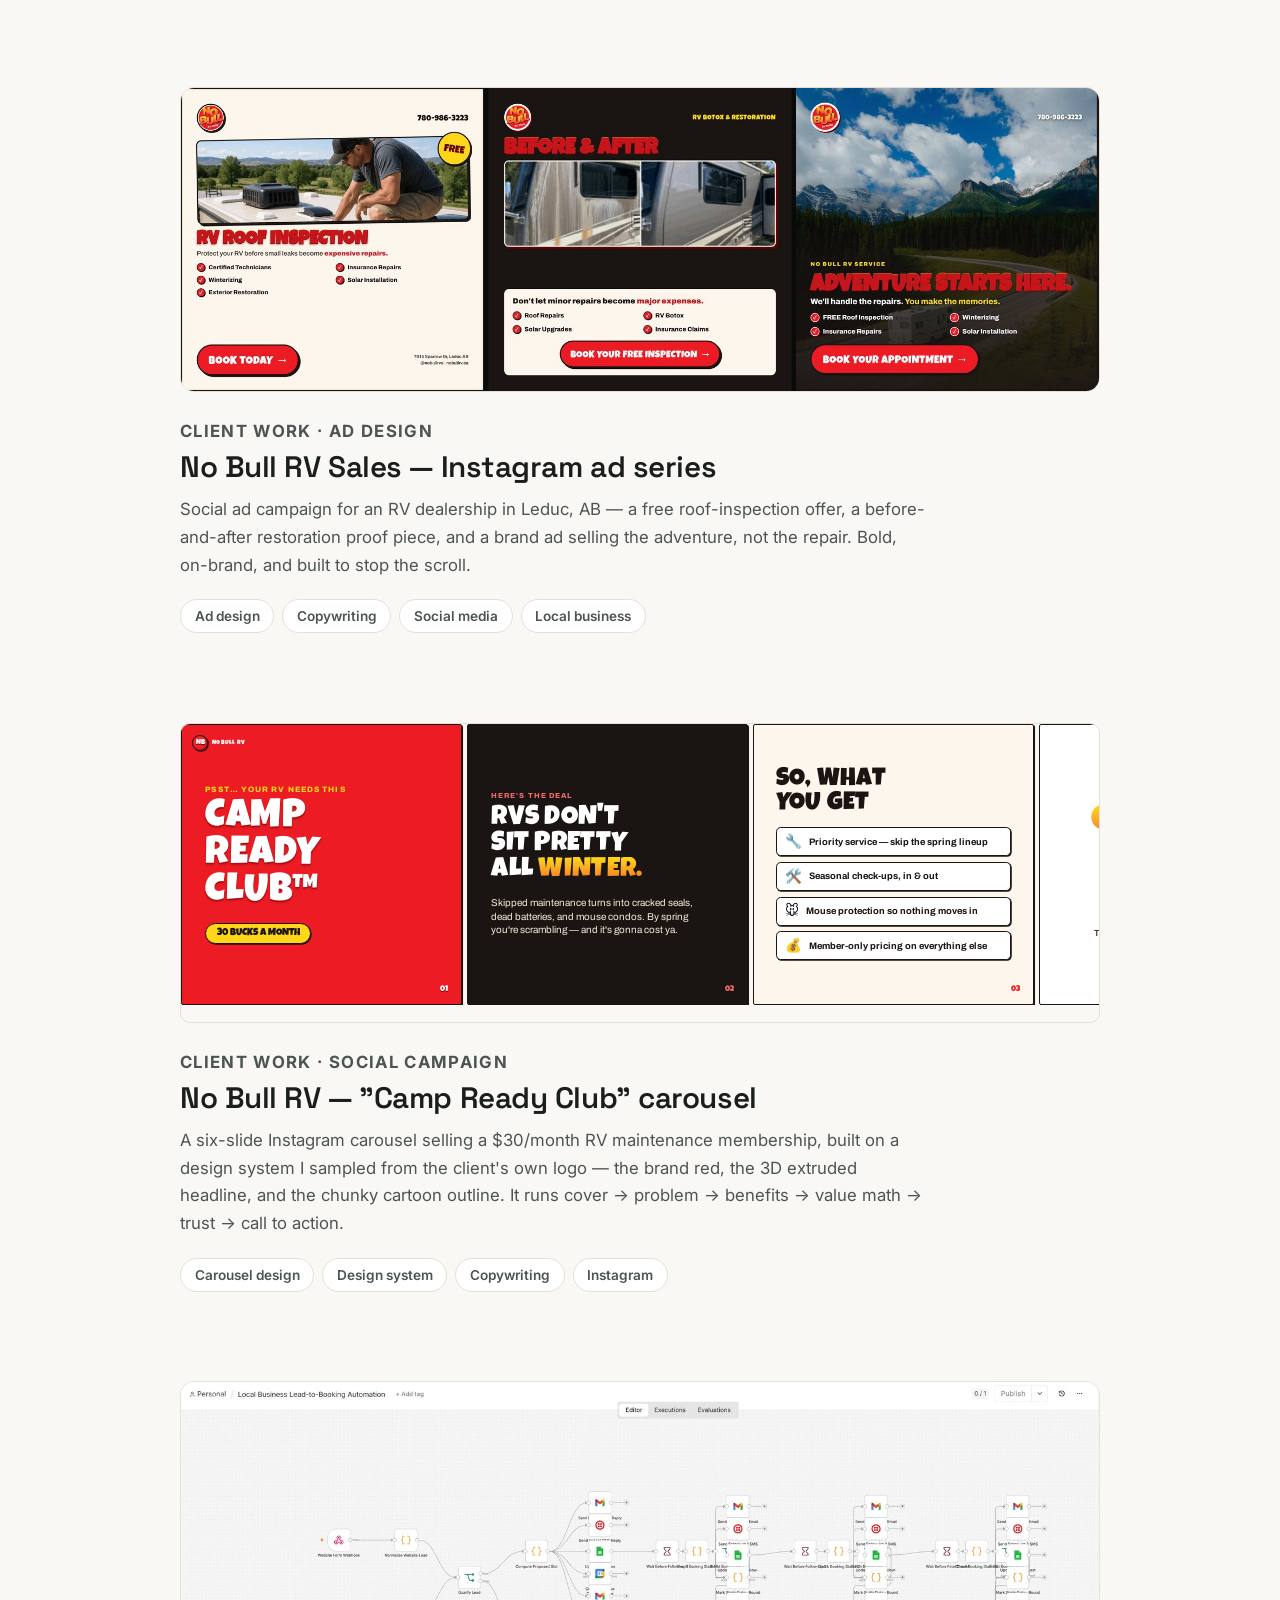
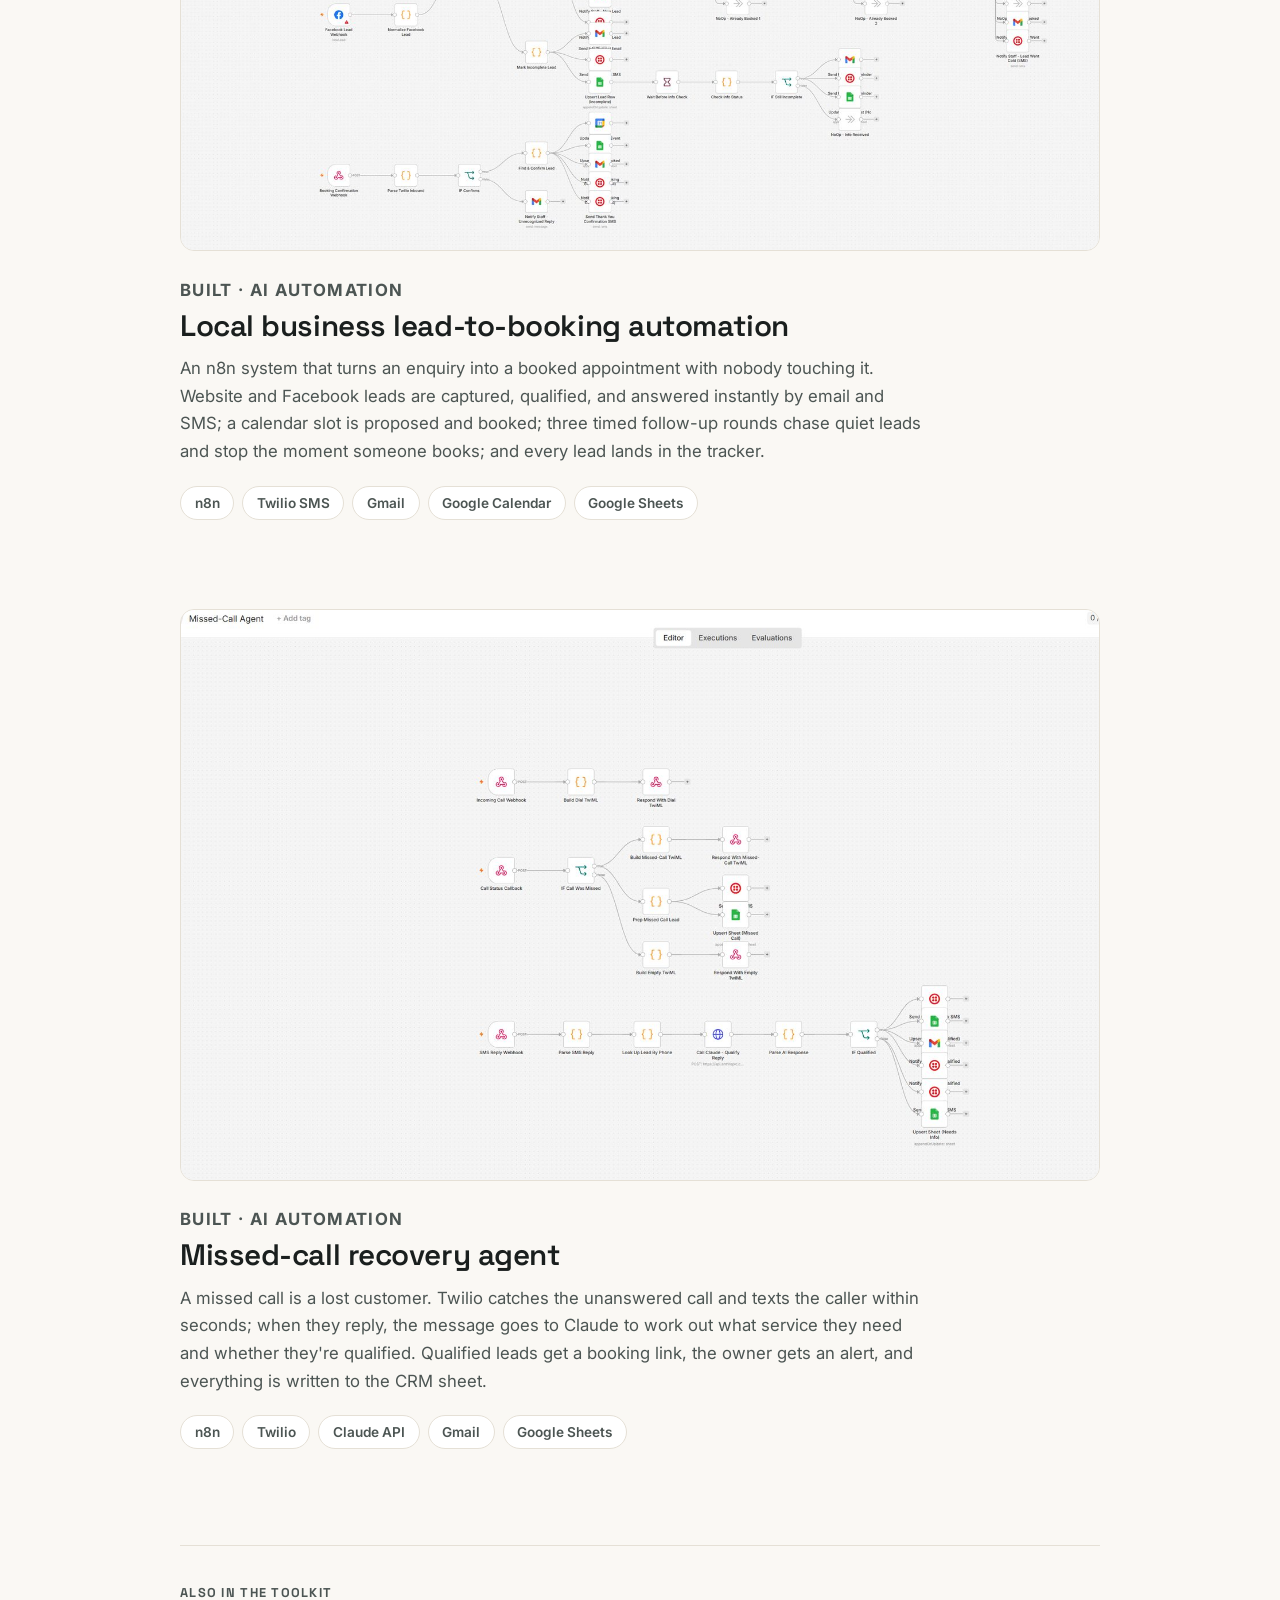
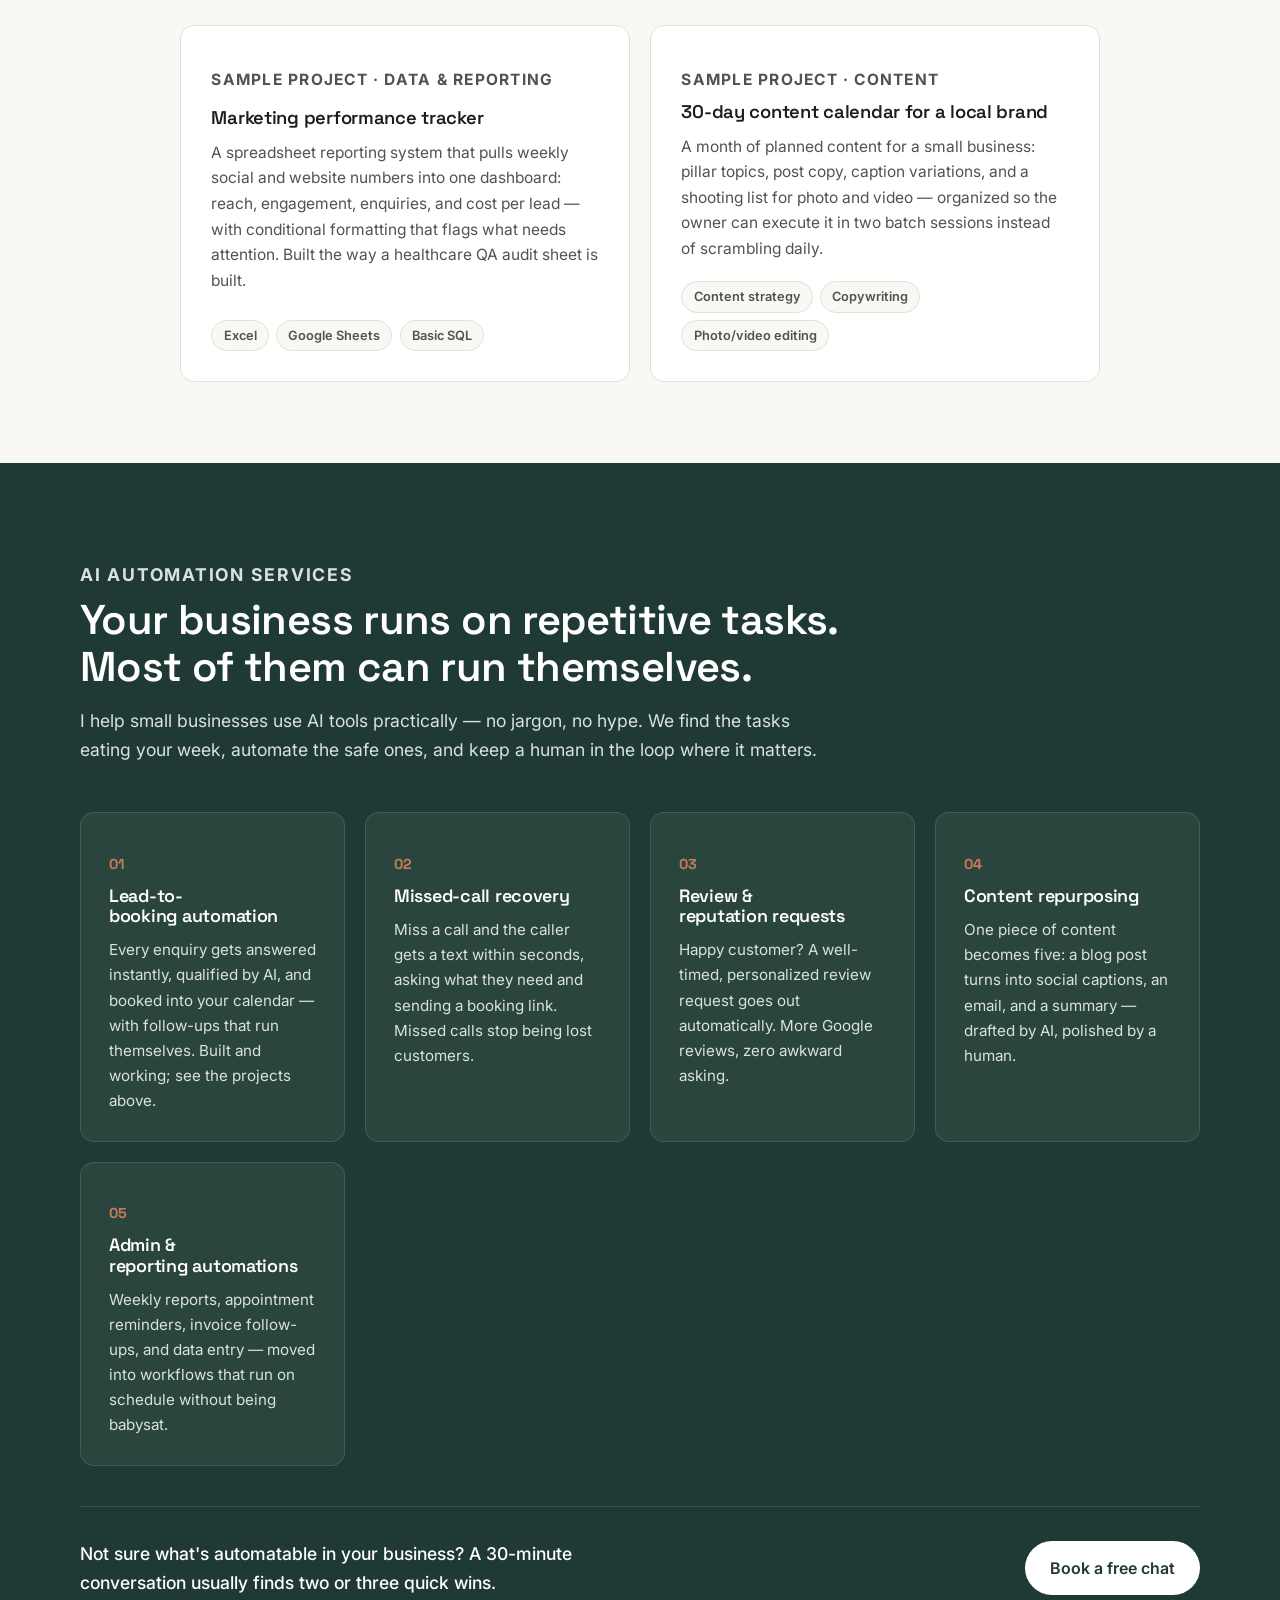
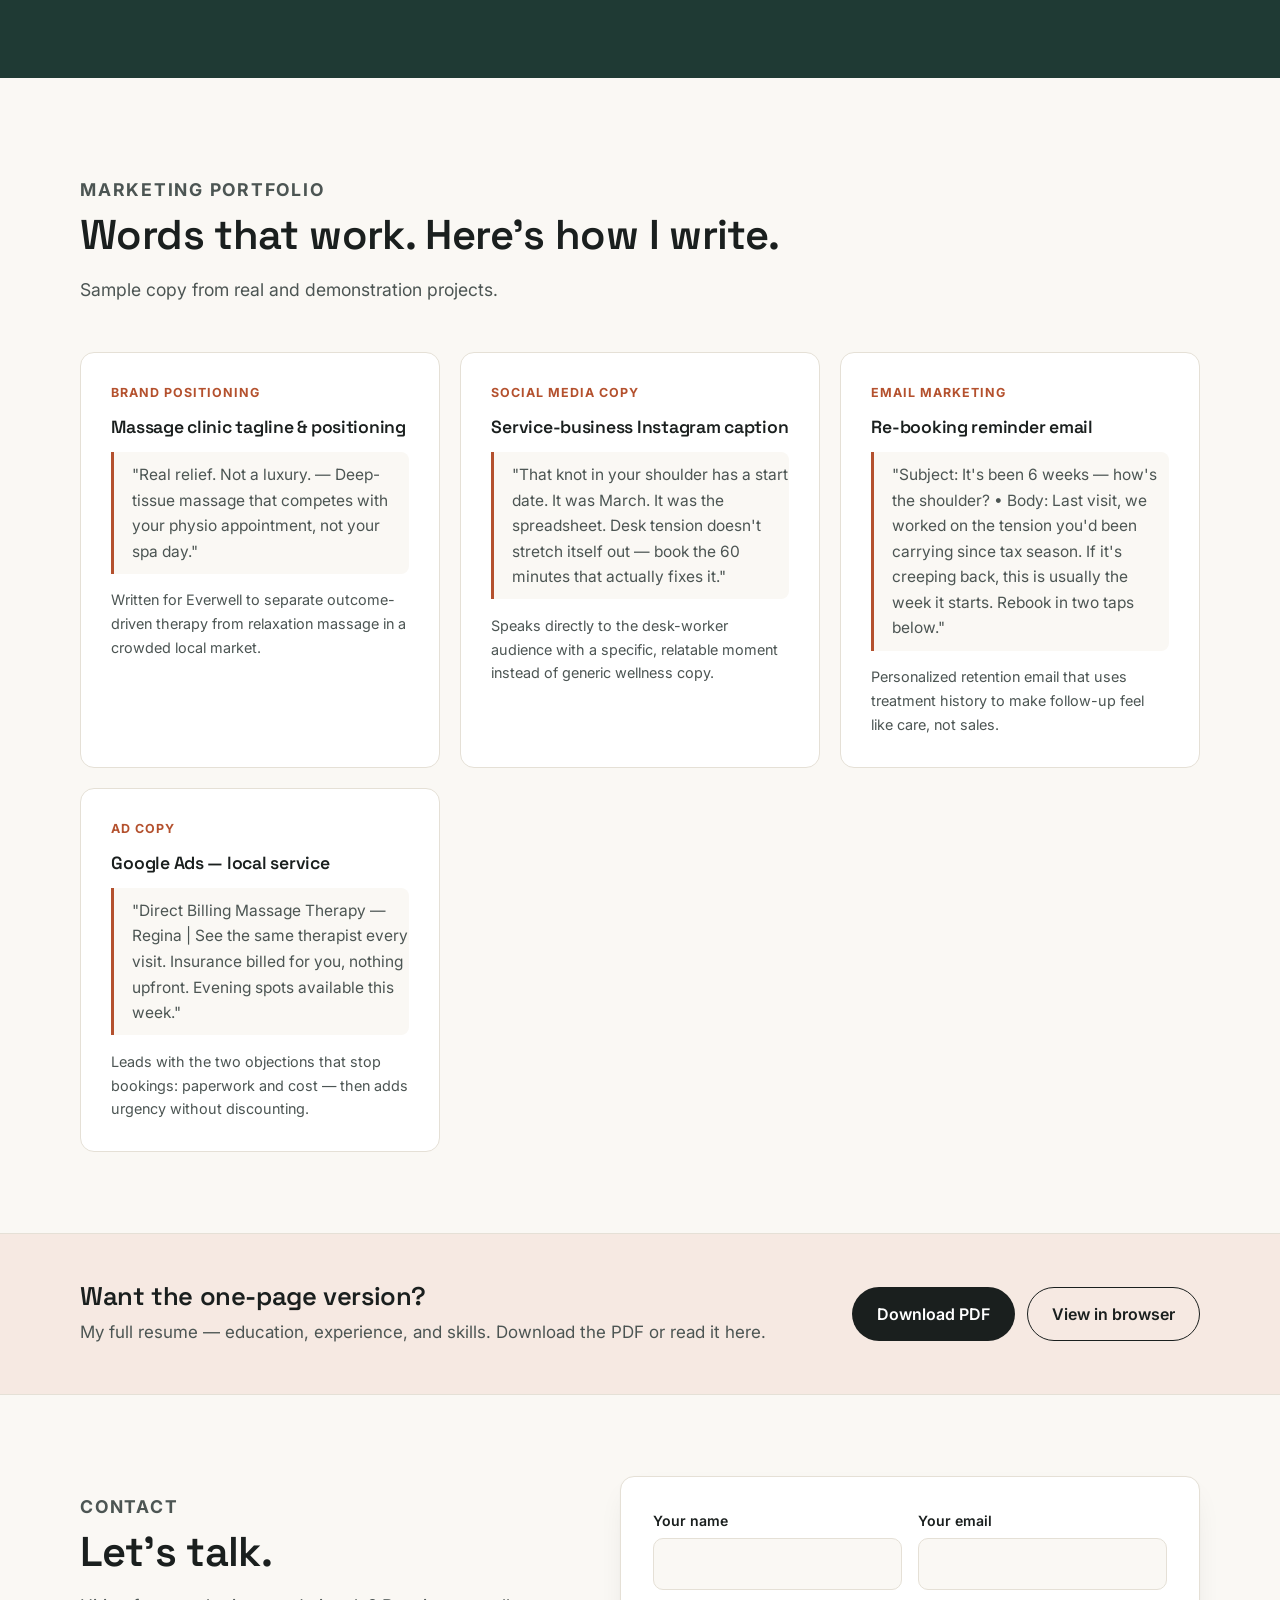
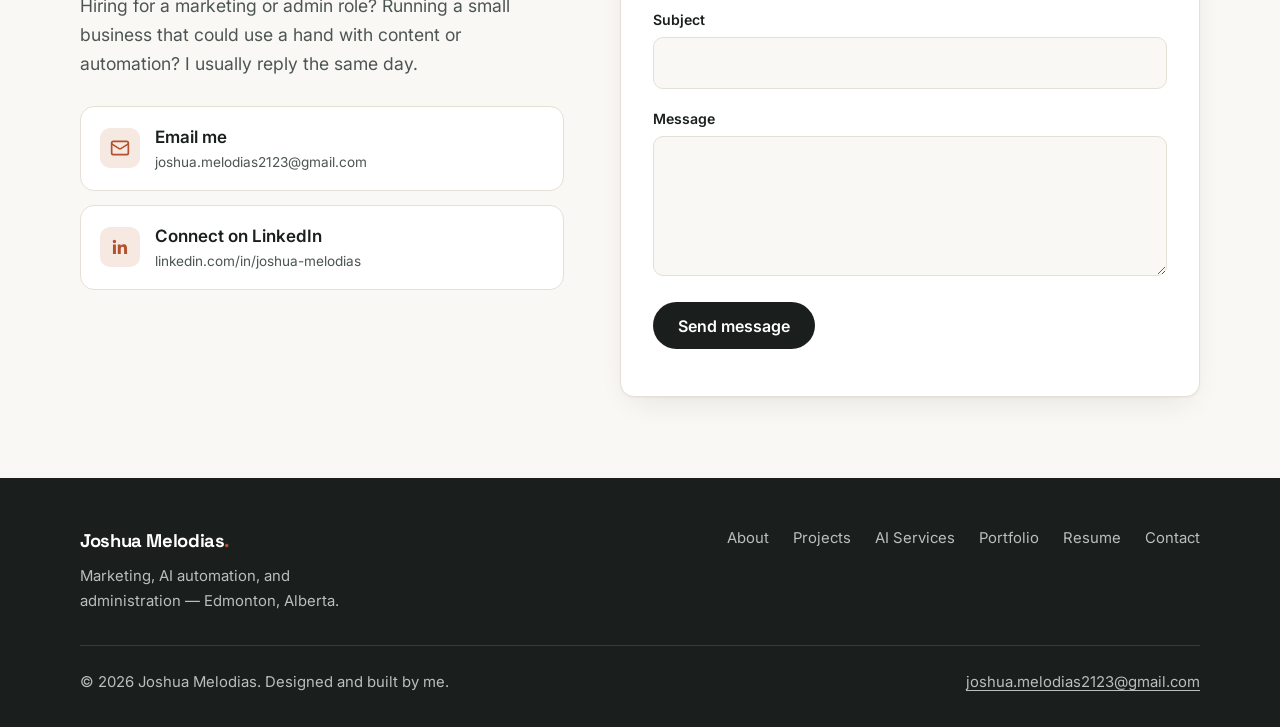
==== commit 354afa73: "Rework projects into a single-column case-study stack Full-width showcases so the campaign work and " ====
--- a/index.html
+++ b/index.html
@@ -264,50 +264,53 @@
           <p>Real client work plus sample projects that show how I think.</p>
         </div>
 
-        <!-- Featured: Everwell Therapeutic Massage (client work) -->
-        <article class="project-featured reveal">
-          <div class="project-visual" aria-hidden="true">
-            <div class="pv-brand">
-              <img src="assets/everwell-icon.png" alt="" width="52" height="54">
-              <span class="pv-brand-text">
-                <img src="assets/everwell-wordmark.png" alt="Everwell" width="170" height="52">
-                <span class="pv-brand-sub">Therapeutic Massage</span>
-              </span>
+        <!-- Single-column case-study stack: each project gets a full-width showcase -->
+        <div class="projects-stack">
+
+          <!-- Featured: Everwell Therapeutic Massage (live client site) -->
+          <article class="project-block reveal">
+            <div class="project-visual" aria-hidden="true">
+              <div class="pv-brand">
+                <img src="assets/everwell-icon.png" alt="" width="52" height="54">
+                <span class="pv-brand-text">
+                  <img src="assets/everwell-wordmark.png" alt="Everwell" width="170" height="52">
+                  <span class="pv-brand-sub">Therapeutic Massage</span>
+                </span>
+              </div>
+              <p class="pv-title">Real relief.<br>Not a luxury.</p>
+              <p class="pv-sub">Deep-tissue &amp; cupping — Regina, SK</p>
+              <div class="pv-chip-row">
+                <span class="pv-chip">Direct billing</span>
+                <span class="pv-chip">Deep-tissue &amp; cupping</span>
+                <span class="pv-chip">Always Roland</span>
+              </div>
             </div>
-            <p class="pv-title">Real relief.<br>Not a luxury.</p>
-            <p class="pv-sub">Deep-tissue &amp; cupping — Regina, SK</p>
-            <div class="pv-chip-row">
-              <span class="pv-chip">Direct billing</span>
-              <span class="pv-chip">Deep-tissue &amp; cupping</span>
-              <span class="pv-chip">Always Roland</span>
+            <div class="block-meta">
+              <p class="project-tag">Featured · Live client site</p>
+              <h3>Everwell — brand &amp; website for a massage therapy clinic</h3>
+              <p>
+                End-to-end brand and website for Roland C. Suarez, RMT, a deep-tissue and cupping
+                therapist in Regina — now live and taking bookings at everwellrmt.com. I positioned
+                Everwell as outcome-driven care for people in real pain, competing with physio and
+                painkillers rather than spas.
+              </p>
+              <ul class="project-points">
+                <li>Full brand: name, logo, positioning, tagline, palette, and typography system</li>
+                <li>Pain-led structure ("tell me where it hurts") built around the client's real audience</li>
+                <li>React site with real online booking (Jane App) and direct billing to all major insurers</li>
+              </ul>
+              <div class="project-links">
+                <a class="btn btn-primary" href="https://everwellrmt.com" target="_blank" rel="noopener">Visit everwellrmt.com</a>
+              </div>
             </div>
-          </div>
-          <div class="project-body">
-            <p class="project-tag">Featured · Live client site</p>
-            <h3>Everwell — brand &amp; website for a massage therapy clinic</h3>
-            <p>
-              End-to-end brand and website for Roland C. Suarez, RMT, a deep-tissue and cupping
-              therapist in Regina — now live and taking bookings at everwellrmt.com. I positioned
-              Everwell as outcome-driven care for people in real pain, competing with physio and
-              painkillers rather than spas.
-            </p>
-            <ul class="project-points">
-              <li>Full brand: name, logo, positioning, tagline, palette, and typography system</li>
-              <li>Pain-led structure ("tell me where it hurts") built around the client's real audience</li>
-              <li>React site with real online booking (Jane App) and direct billing to all major insurers</li>
-            </ul>
-            <div class="project-links">
-              <a class="btn btn-primary" href="https://everwellrmt.com" target="_blank" rel="noopener">Visit everwellrmt.com</a>
-            </div>
-          </div>
-        </article>
-
-        <div class="projects-grid">
-          <article class="project-card reveal">
+          </article>
+
+          <article class="project-block reveal">
             <button type="button" class="media-btn" data-gallery="assets/everwell-ad-1.jpg,assets/everwell-ad-2.jpg,assets/everwell-ad-3.jpg" data-gallery-label="Everwell website launch ads" aria-label="View the Everwell launch ads full size">
               <img class="card-media" src="assets/everwell-ads.jpg" alt="Three Everwell launch ads: Book your relief online, Your services and prices all in one place with a browser mockup, and Booking made effortless with a three-step guide" width="1696" height="560">
               <span class="media-hint" aria-hidden="true">🔍 Click to view</span>
             </button>
+            <div class="block-meta">
             <p class="project-tag">Client work · Launch campaign</p>
             <h3>Everwell — website launch ad campaign</h3>
             <p>
@@ -317,12 +320,14 @@
               and prices, and a straight "book 24/7" pitch.
             </p>
             <ul class="tools"><li>Ad design</li><li>Copywriting</li><li>Brand consistency</li><li>Instagram</li></ul>
-          </article>
-          <article class="project-card reveal">
+          </div>
+          </article>
+          <article class="project-block reveal">
             <button type="button" class="media-btn" data-gallery="assets/gala-1.jpg,assets/gala-2.jpg,assets/gala-3.jpg" data-gallery-label="MS Gala 2026 countdown posters" aria-label="View the MS Gala countdown posters full size">
               <img class="card-media" src="assets/gala-countdown.jpg" alt="Three countdown posters for An Evening for MS Gala 2026: 15 days, 8 days, and 2 days left" width="1540" height="700">
               <span class="media-hint" aria-hidden="true">🔍 Click to view</span>
             </button>
+            <div class="block-meta">
             <p class="project-tag">Client work · Campaign</p>
             <h3>MS Gala 2026 — 15-day countdown campaign</h3>
             <p>
@@ -331,12 +336,14 @@
               with a QR code straight to ticket sales — design, copy, and scheduling by me.
             </p>
             <ul class="tools"><li>Poster design</li><li>Video</li><li>Social media</li><li>Event marketing</li></ul>
-          </article>
-          <article class="project-card reveal">
+          </div>
+          </article>
+          <article class="project-block reveal">
             <button type="button" class="media-btn" data-gallery="assets/nobull-1.jpg,assets/nobull-2.jpg,assets/nobull-3.jpg" data-gallery-label="No Bull RV Sales Instagram ads" aria-label="View the No Bull RV ads full size">
               <img class="card-media" src="assets/nobull-ads.jpg" alt="Three Instagram ads for No Bull RV Sales: a free roof inspection offer, a before-and-after restoration, and an Adventure Starts Here service ad" width="1696" height="560">
               <span class="media-hint" aria-hidden="true">🔍 Click to view</span>
             </button>
+            <div class="block-meta">
             <p class="project-tag">Client work · Ad design</p>
             <h3>No Bull RV Sales — Instagram ad series</h3>
             <p>
@@ -345,12 +352,14 @@
               the repair. Bold, on-brand, and built to stop the scroll.
             </p>
             <ul class="tools"><li>Ad design</li><li>Copywriting</li><li>Social media</li><li>Local business</li></ul>
-          </article>
-          <article class="project-card reveal">
+          </div>
+          </article>
+          <article class="project-block reveal">
             <a class="carousel-embed" href="projects/camp-ready-carousel/" target="_blank" rel="noopener" aria-label="Open the Camp Ready Club carousel, all six slides">
               <iframe src="projects/camp-ready-carousel/" title="Preview of the Camp Ready Club carousel slides" scrolling="no" tabindex="-1" loading="lazy"></iframe>
               <span class="media-hint" aria-hidden="true">🔍 View all 6 slides</span>
             </a>
+            <div class="block-meta">
             <p class="project-tag">Client work · Social campaign</p>
             <h3>No Bull RV — "Camp Ready Club" carousel</h3>
             <p>
@@ -360,12 +369,14 @@
               → benefits → value math → trust → call to action.
             </p>
             <ul class="tools"><li>Carousel design</li><li>Design system</li><li>Copywriting</li><li>Instagram</li></ul>
-          </article>
-          <article class="project-card reveal">
+          </div>
+          </article>
+          <article class="project-block reveal">
             <button type="button" class="media-btn" data-gallery="assets/n8n-lead-booking.jpg" data-gallery-label="Lead-to-Booking automation workflow in n8n" aria-label="View the lead-to-booking workflow full size">
               <img class="card-media" src="assets/n8n-lead-booking.jpg" alt="The n8n canvas for the lead-to-booking automation, showing website and Facebook lead webhooks flowing through qualification, instant reply, calendar booking, three follow-up rounds, and booking confirmation" width="1600" height="815">
               <span class="media-hint" aria-hidden="true">🔍 Click to view</span>
             </button>
+            <div class="block-meta">
             <p class="project-tag">Built · AI automation</p>
             <h3>Local business lead-to-booking automation</h3>
             <p>
@@ -375,12 +386,14 @@
               leads and stop the moment someone books; and every lead lands in the tracker.
             </p>
             <ul class="tools"><li>n8n</li><li>Twilio SMS</li><li>Gmail</li><li>Google Calendar</li><li>Google Sheets</li></ul>
-          </article>
-          <article class="project-card reveal">
+          </div>
+          </article>
+          <article class="project-block reveal">
             <button type="button" class="media-btn" data-gallery="assets/n8n-missed-call.jpg" data-gallery-label="Missed-Call Recovery Agent workflow in n8n" aria-label="View the missed-call recovery workflow full size">
               <img class="card-media" src="assets/n8n-missed-call.jpg" alt="The n8n canvas for the missed-call recovery agent, showing Twilio call webhooks, a missed-call branch that texts the caller, and an SMS reply branch that calls the Claude API to qualify the lead before sending a booking link" width="1600" height="992">
               <span class="media-hint" aria-hidden="true">🔍 Click to view</span>
             </button>
+            <div class="block-meta">
             <p class="project-tag">Built · AI automation</p>
             <h3>Missed-call recovery agent</h3>
             <p>
@@ -390,27 +403,35 @@
               alert, and everything is written to the CRM sheet.
             </p>
             <ul class="tools"><li>n8n</li><li>Twilio</li><li>Claude API</li><li>Gmail</li><li>Google Sheets</li></ul>
-          </article>
-          <article class="project-card reveal">
-            <p class="project-tag">Sample project · Data &amp; reporting</p>
-            <h3>Marketing performance tracker</h3>
-            <p>
-              A spreadsheet reporting system that pulls weekly social and website numbers into one
-              dashboard: reach, engagement, enquiries, and cost per lead — with conditional formatting
-              that flags what needs attention. Built the way a healthcare QA audit sheet is built.
-            </p>
-            <ul class="tools"><li>Excel</li><li>Google Sheets</li><li>Basic SQL</li></ul>
-          </article>
-          <article class="project-card reveal">
-            <p class="project-tag">Sample project · Content</p>
-            <h3>30-day content calendar for a local brand</h3>
-            <p>
-              A month of planned content for a small business: pillar topics, post copy, caption
-              variations, and a shooting list for photo and video — organized so the owner can
-              execute it in two batch sessions instead of scrambling daily.
-            </p>
-            <ul class="tools"><li>Content strategy</li><li>Copywriting</li><li>Photo/video editing</li></ul>
-          </article>
+          </div>
+          </article>
+        </div>
+
+        <!-- Smaller side projects — no visual, so they sit in a compact pair -->
+        <div class="projects-minor reveal">
+          <h4 class="minor-title">Also in the toolkit</h4>
+          <div class="minor-grid">
+            <article class="project-card">
+              <p class="project-tag">Sample project · Data &amp; reporting</p>
+              <h3>Marketing performance tracker</h3>
+              <p>
+                A spreadsheet reporting system that pulls weekly social and website numbers into one
+                dashboard: reach, engagement, enquiries, and cost per lead — with conditional formatting
+                that flags what needs attention. Built the way a healthcare QA audit sheet is built.
+              </p>
+              <ul class="tools"><li>Excel</li><li>Google Sheets</li><li>Basic SQL</li></ul>
+            </article>
+            <article class="project-card">
+              <p class="project-tag">Sample project · Content</p>
+              <h3>30-day content calendar for a local brand</h3>
+              <p>
+                A month of planned content for a small business: pillar topics, post copy, caption
+                variations, and a shooting list for photo and video — organized so the owner can
+                execute it in two batch sessions instead of scrambling daily.
+              </p>
+              <ul class="tools"><li>Content strategy</li><li>Copywriting</li><li>Photo/video editing</li></ul>
+            </article>
+          </div>
         </div>
       </div>
     </section>
--- a/css/styles.css
+++ b/css/styles.css
@@ -464,28 +464,95 @@
 /* --------------------------------------------------------------------------
    Projects
    -------------------------------------------------------------------------- */
-.project-featured {
+/* --------------------------------------------------------------------------
+   Projects — single-column case-study stack (Behance style).
+   Each project gets a full-width showcase so the work is actually legible.
+   -------------------------------------------------------------------------- */
+.projects-stack {
+  display: flex;
+  flex-direction: column;
+  gap: clamp(3.5rem, 7vw, 6rem);
+  max-width: 920px;
+  margin-inline: auto;
+}
+
+.project-block > .media-btn,
+.project-block > .carousel-embed,
+.project-block > .project-visual {
+  margin-bottom: 1.6rem;
+}
+
+/* Media fills the column edge to edge */
+.project-block .card-media {
+  width: 100%;
+  height: auto;
+  border-radius: 14px;
+  border: 1px solid var(--line);
+}
+.project-block .media-btn { display: block; width: 100%; }
+.project-block .carousel-embed { height: 300px; }   /* 1080px slides × .26 zoom ≈ 281px */
+
+.block-meta { max-width: 76ch; }
+.block-meta .project-tag { margin-bottom: 0.35rem; }
+.block-meta h3 {
+  font-size: clamp(1.35rem, 2.4vw, 1.85rem);
+  margin-bottom: 0.75rem;
+}
+.block-meta > p {
+  color: var(--ink-soft);
+  font-size: 1.05rem;
+}
+.block-meta .tools {
+  display: flex;
+  flex-wrap: wrap;
+  gap: 0.5rem;
+  margin-top: 1.25rem;
+  list-style: none;
+}
+.block-meta .tools li {
+  font-size: 0.85rem;
+  font-weight: 600;
+  color: var(--ink-soft);
+  background: var(--paper-raised);
+  border: 1px solid var(--line);
+  border-radius: 999px;
+  padding: 0.3rem 0.85rem;
+}
+.block-meta .project-points { margin-top: 1.1rem; }
+.block-meta .project-links { margin-top: 1.6rem; }
+
+/* Compact pair for the smaller, image-less side projects */
+.projects-minor {
+  max-width: 920px;
+  margin: clamp(4rem, 8vw, 6rem) auto 0;
+  padding-top: 2.5rem;
+  border-top: 1px solid var(--line);
+}
+.minor-title {
+  font-size: 0.8rem;
+  font-weight: 700;
+  letter-spacing: 0.1em;
+  text-transform: uppercase;
+  color: var(--ink-soft);
+  margin-bottom: 1.5rem;
+}
+.minor-grid {
   display: grid;
-  grid-template-columns: 1.1fr 1fr;
-  border: 1px solid var(--line);
-  border-radius: var(--radius);
-  overflow: hidden;
-  background: var(--paper-raised);
-  box-shadow: var(--shadow);
-  margin-bottom: 2rem;
-}
-@media (max-width: 860px) { .project-featured { grid-template-columns: 1fr; } }
+  grid-template-columns: repeat(auto-fit, minmax(280px, 1fr));
+  gap: 1.25rem;
+}
 
 /* CSS-drawn preview of the Roland site — replace with a real screenshot when ready */
 .project-visual {
   background: #1f3a34;
   color: #f2ede4;
-  padding: 2.75rem 2.5rem;
+  padding: clamp(2.5rem, 5vw, 3.75rem);
   display: flex;
   flex-direction: column;
   justify-content: center;
   gap: 0.9rem;
-  min-height: 320px;
+  min-height: 340px;
+  border-radius: 14px;   /* stands alone now, not clipped by a card wrapper */
 }
 /* Real Everwell brand lockup (light-on-dark logo assets) */
 .project-visual .pv-brand {
@@ -611,14 +678,12 @@
 }
 .carousel-embed iframe {
   position: absolute;
-  top: 0;
-  left: 0;
-  width: 3400px;          /* wide enough to show ~3 slides; overflow is clipped */
-  height: 1120px;
+  inset: 0;
+  width: 100%;
+  height: 100%;
   border: 0;
-  transform: scale(0.17857);   /* 1120px × 0.17857 = 200px tall */
-  transform-origin: top left;
   pointer-events: none;   /* the whole tile is the link */
+  /* the embedded page scales its own slides down — see the carousel's embed CSS */
 }
 .carousel-embed:hover .media-hint,
 .carousel-embed:focus-visible .media-hint { opacity: 1; }
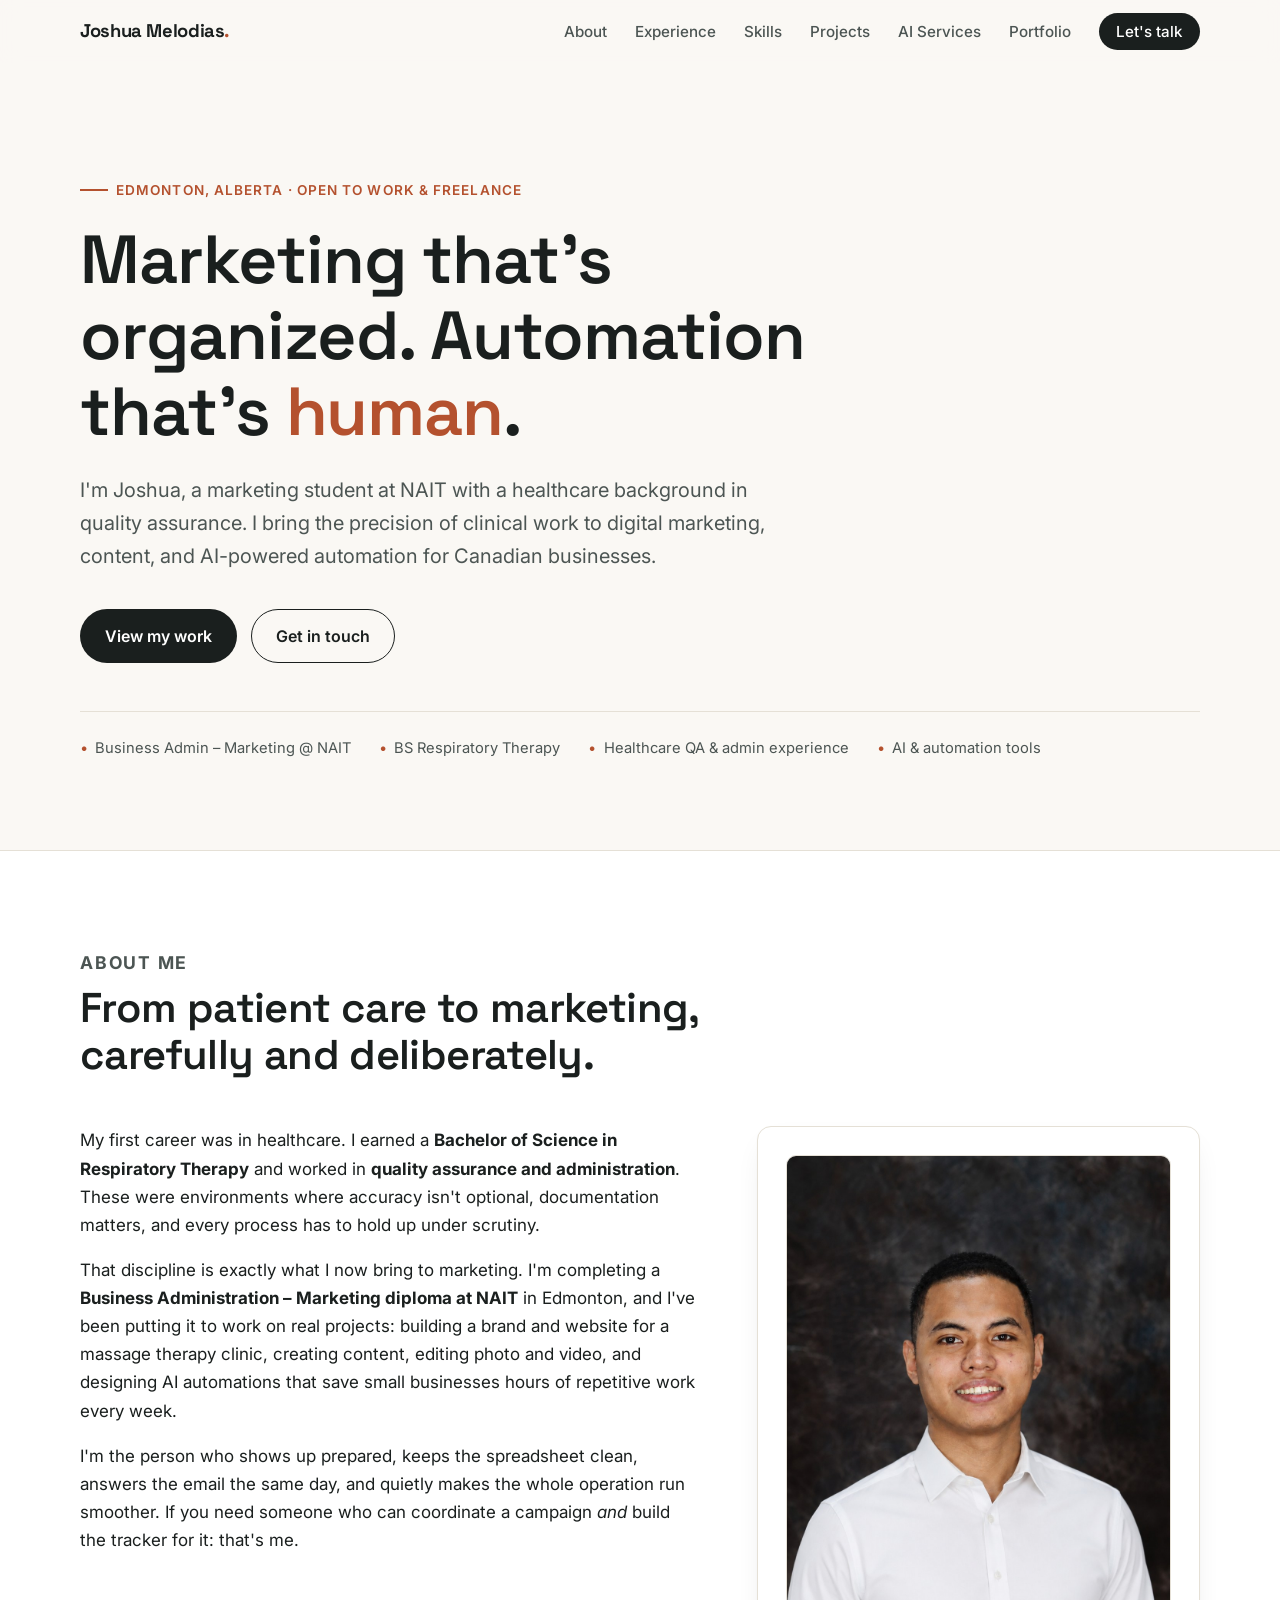
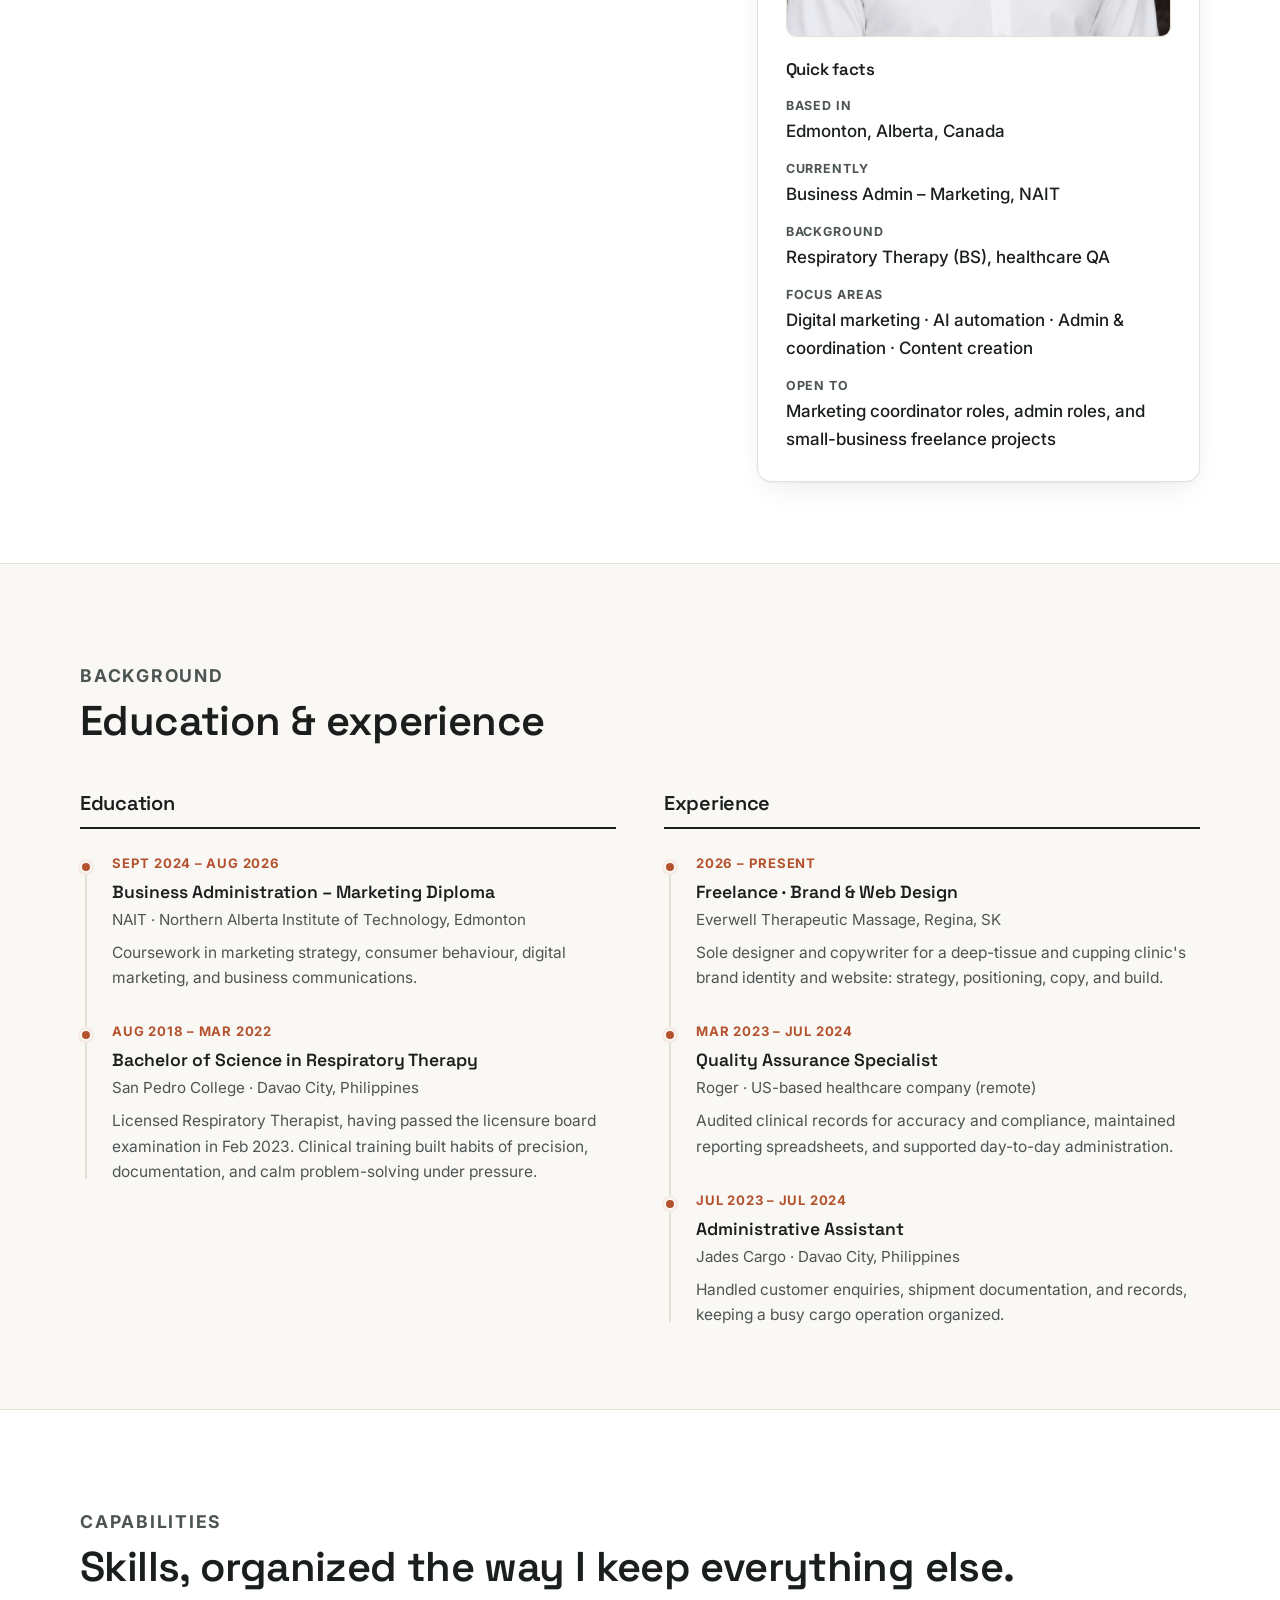
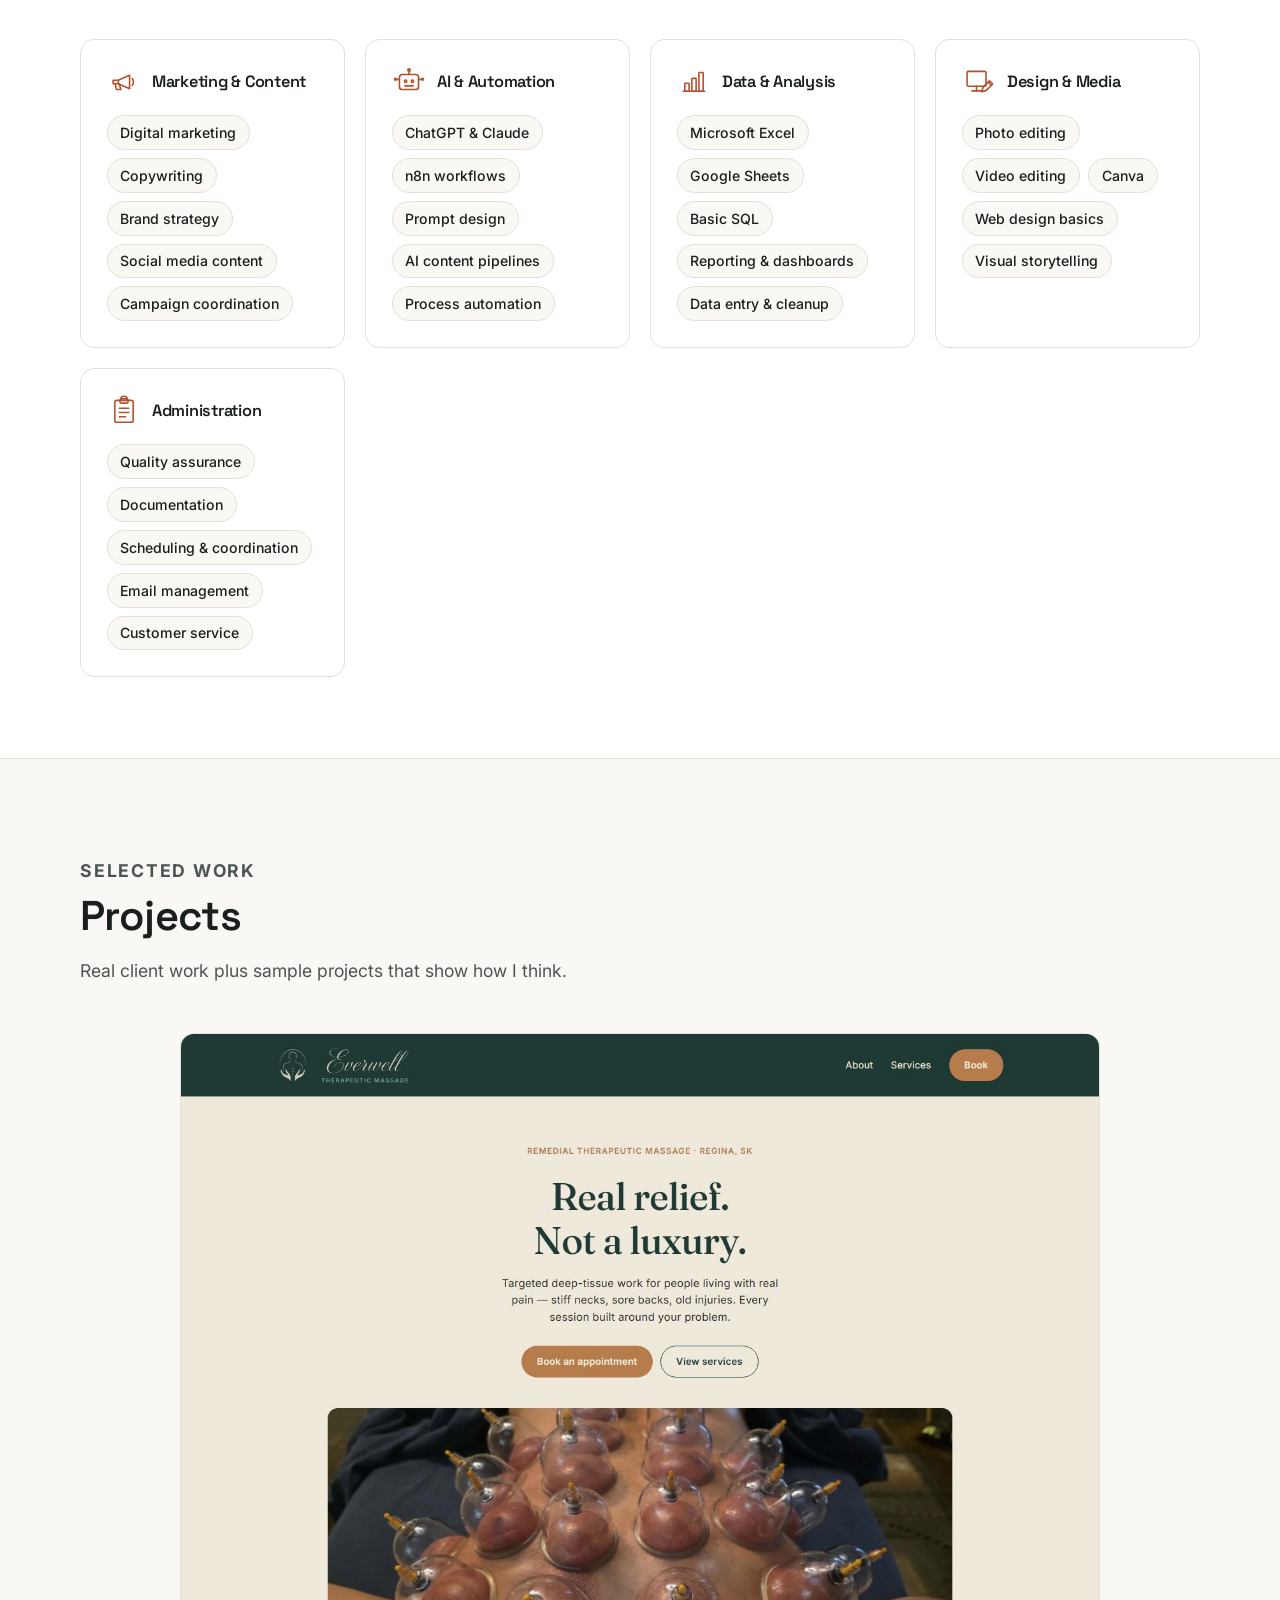
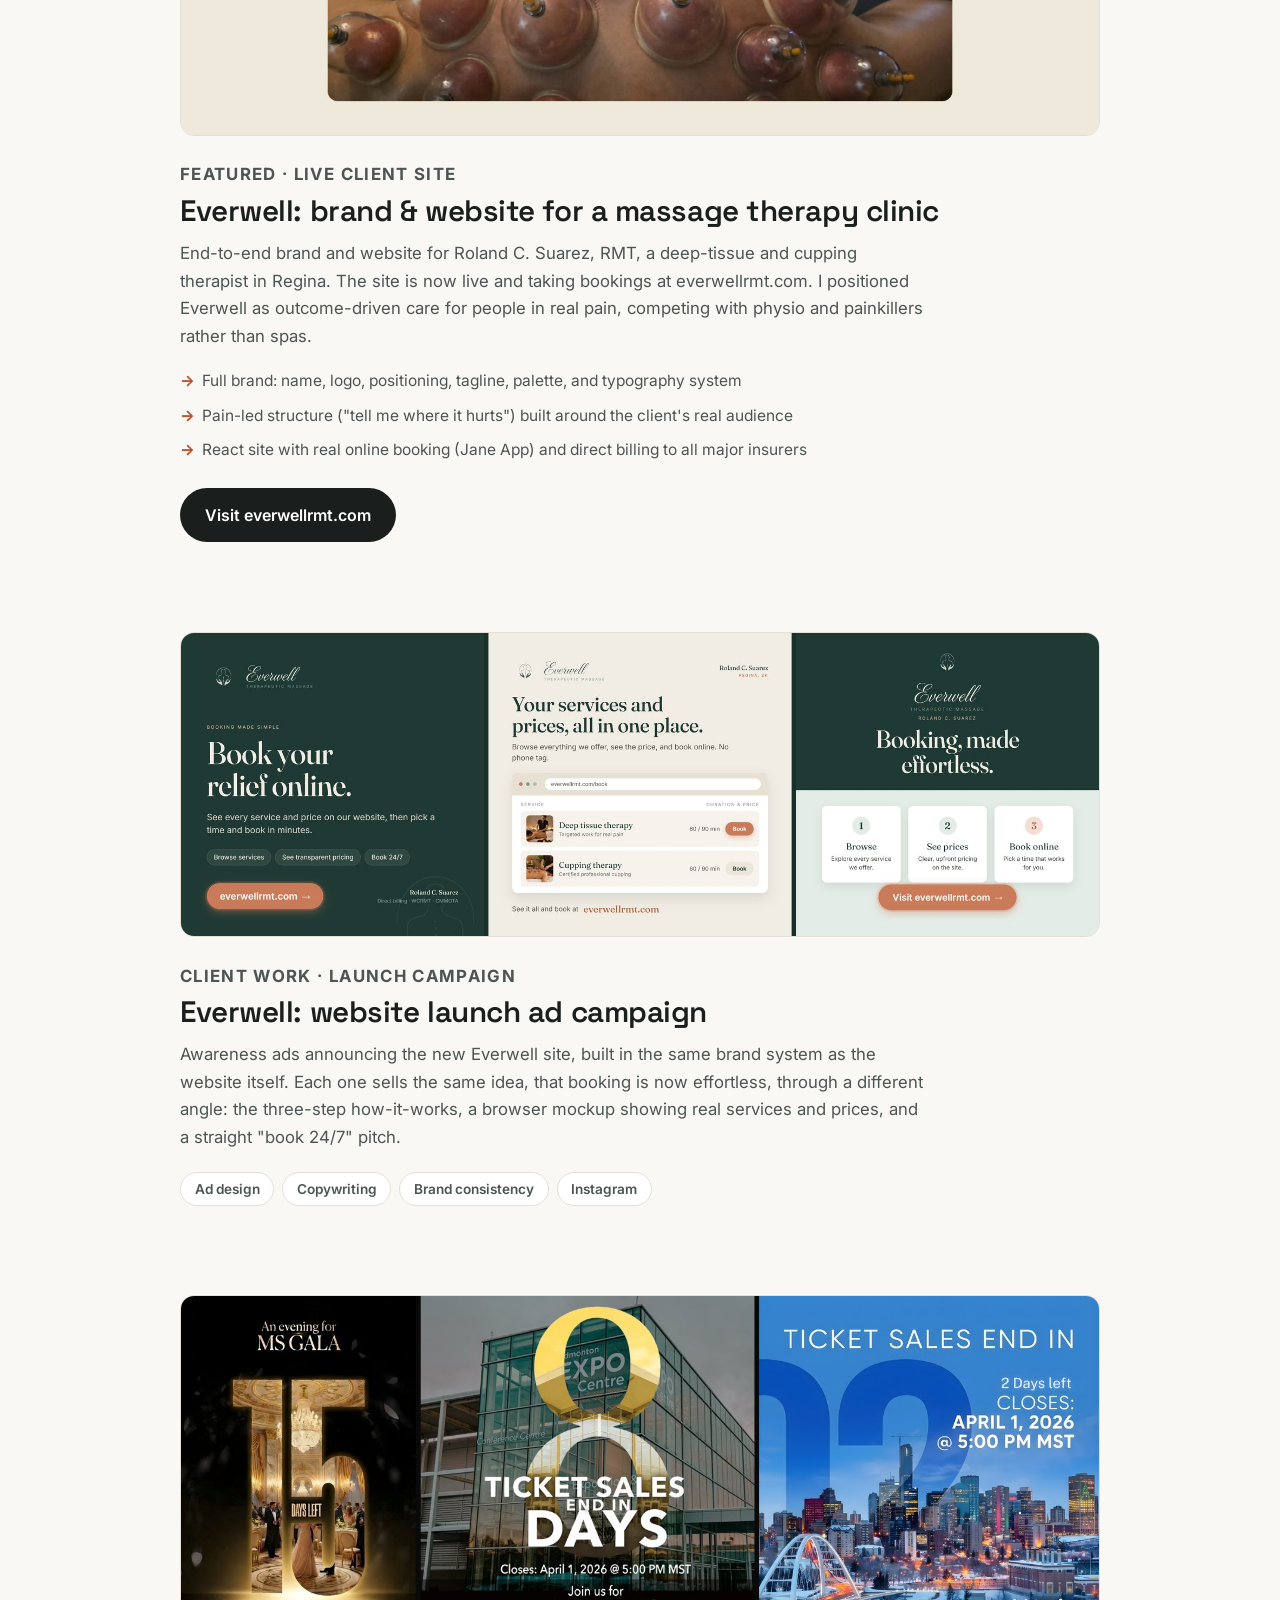
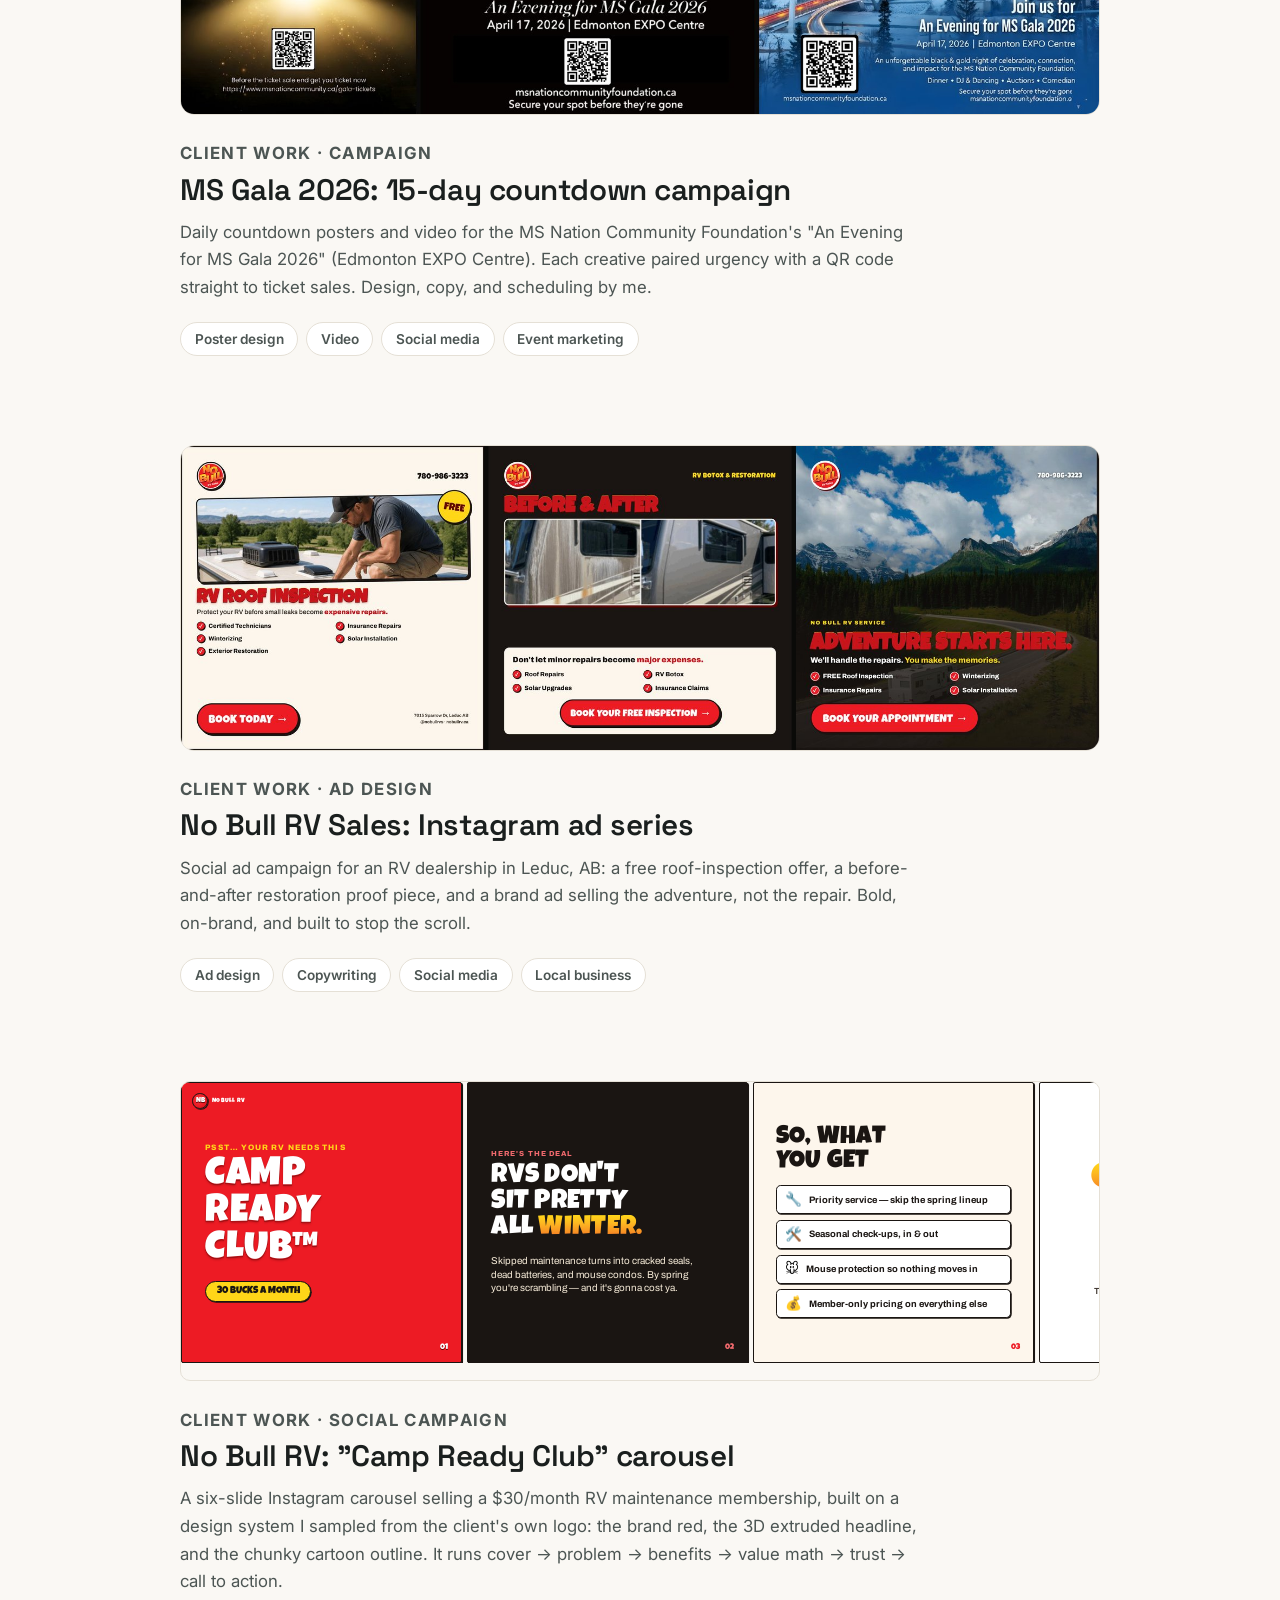
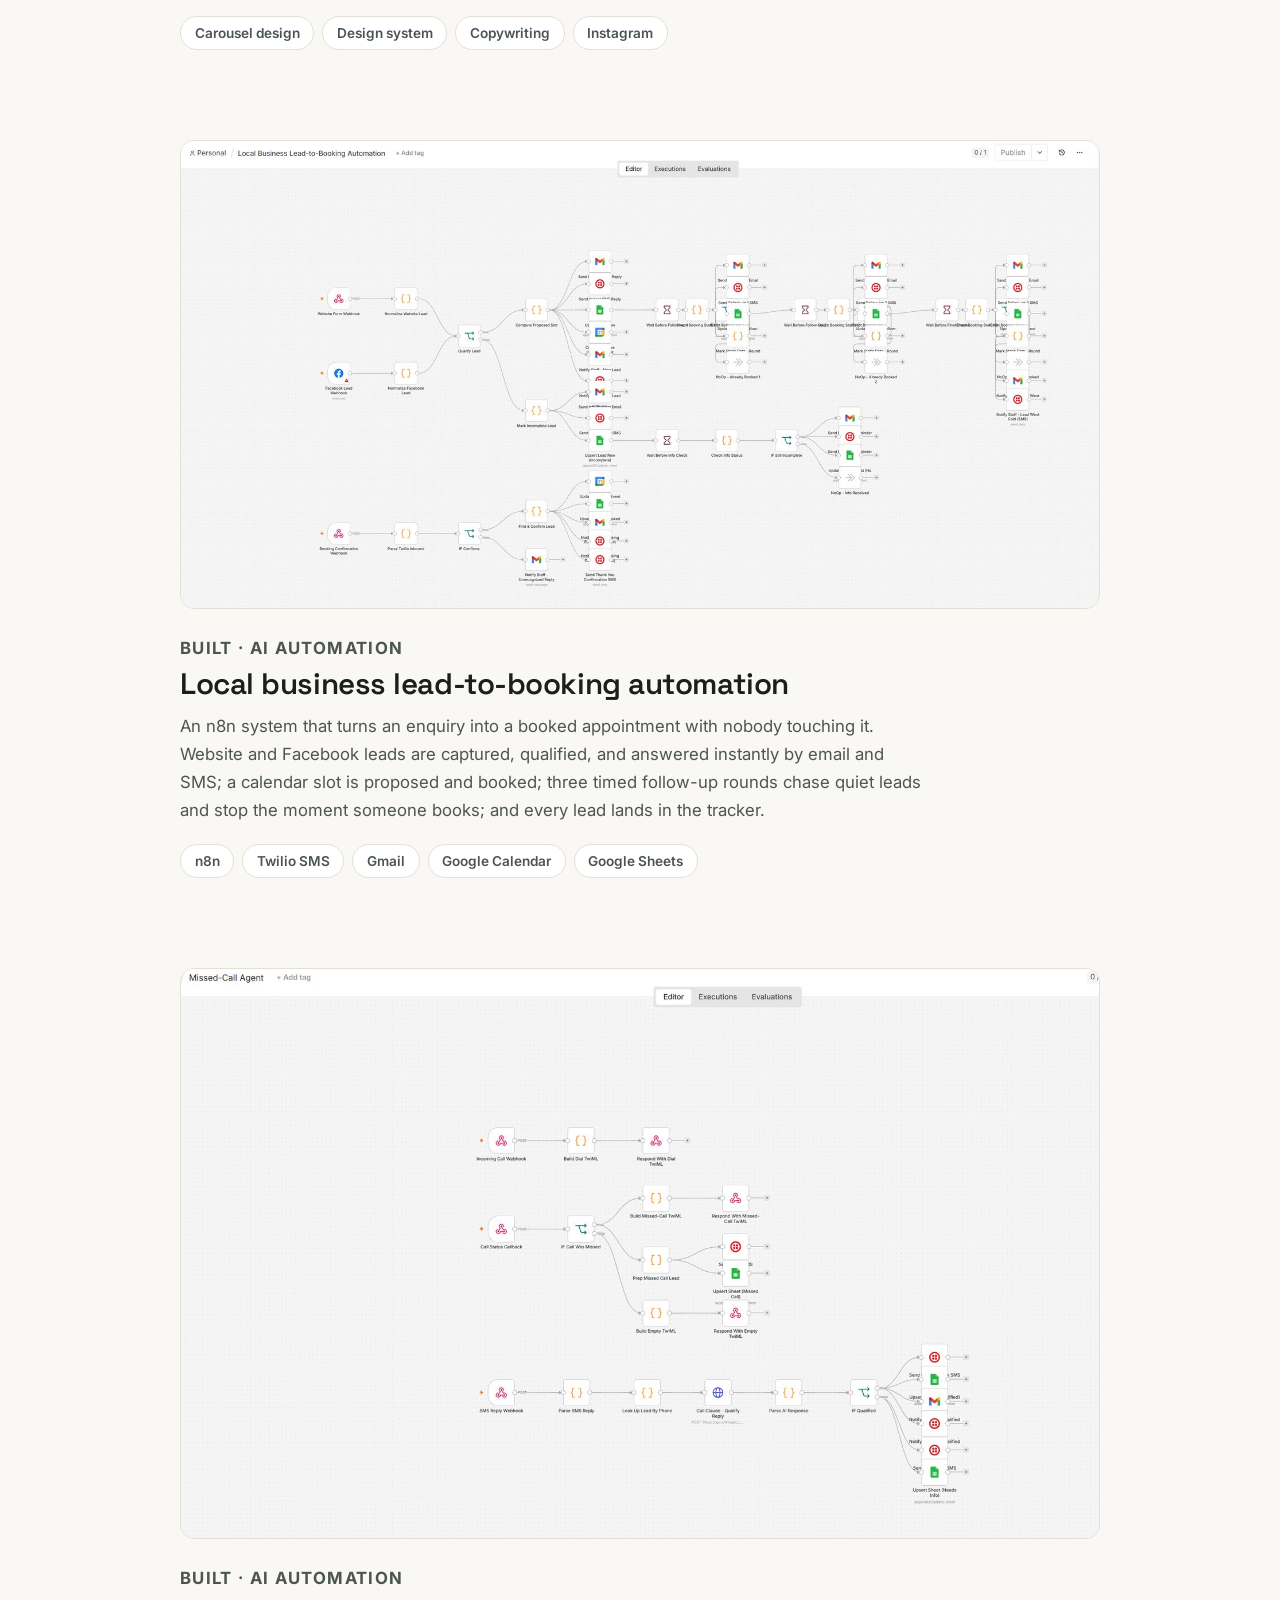
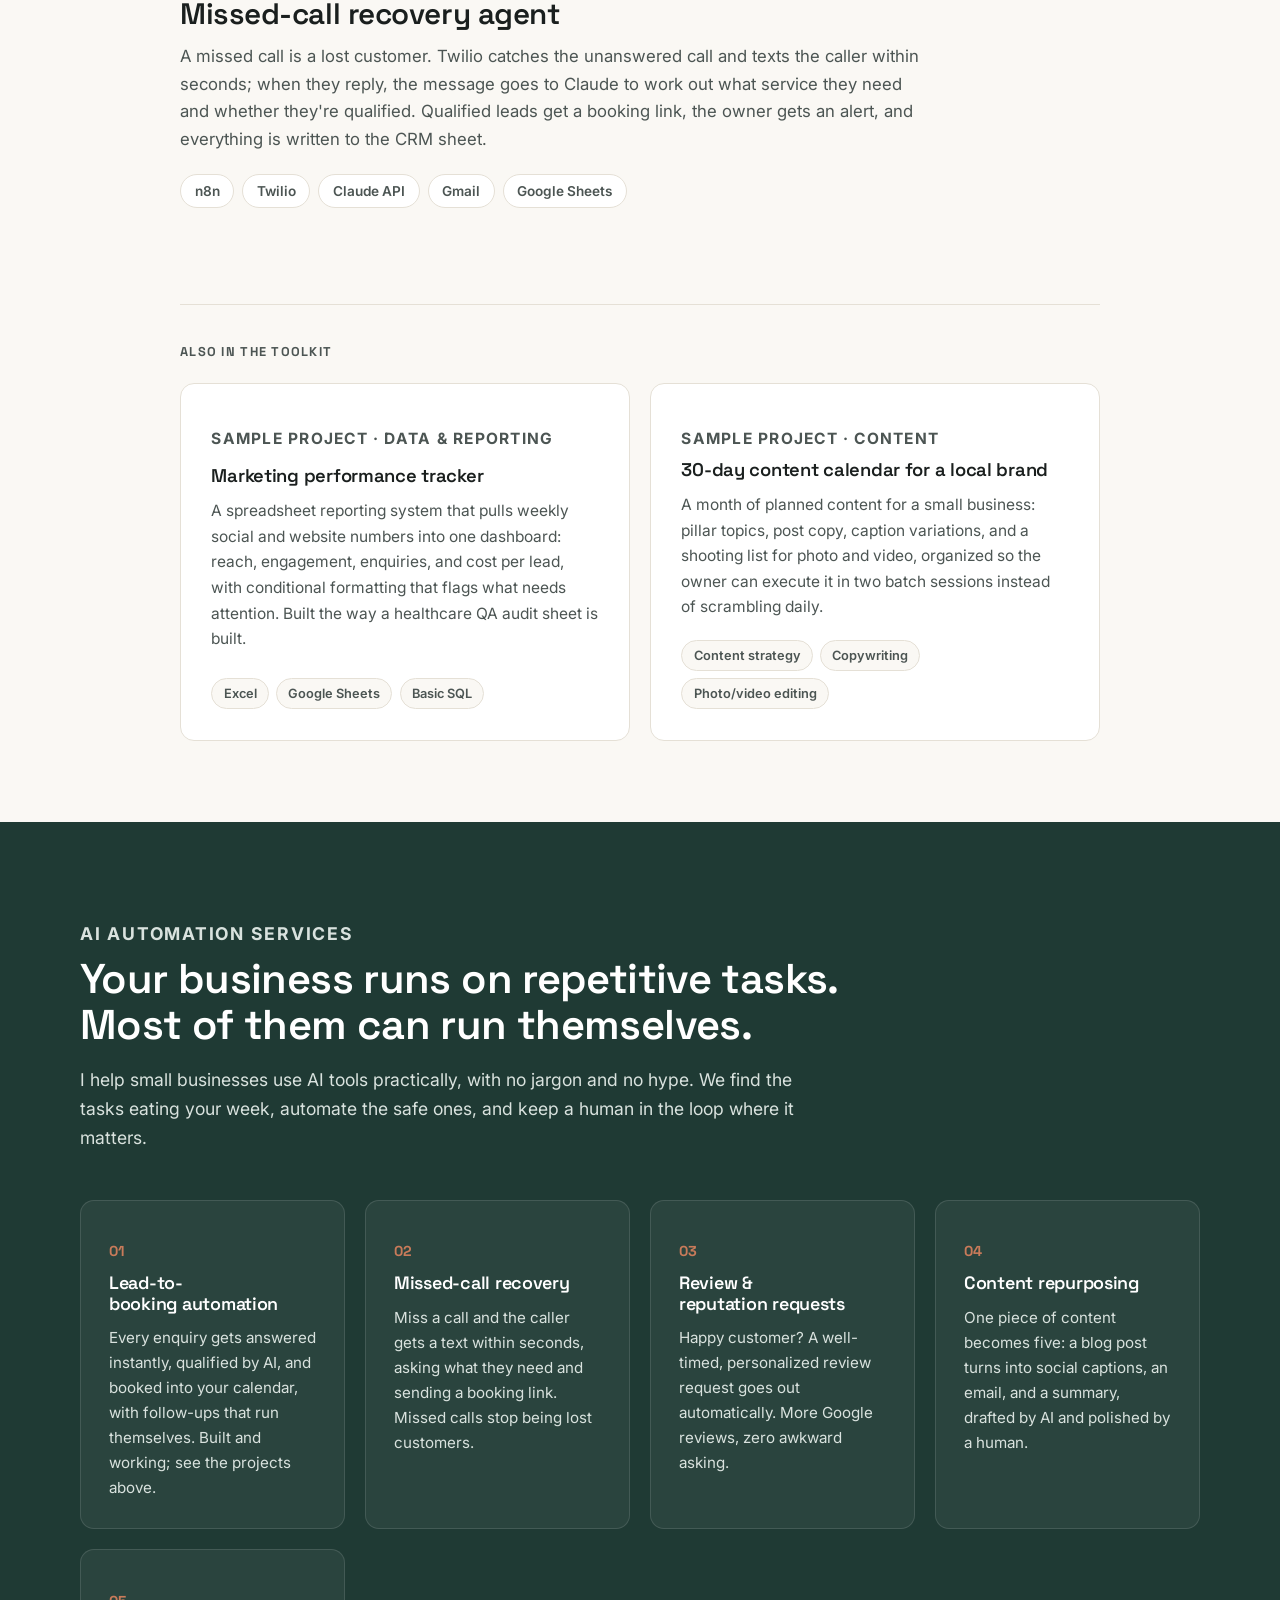
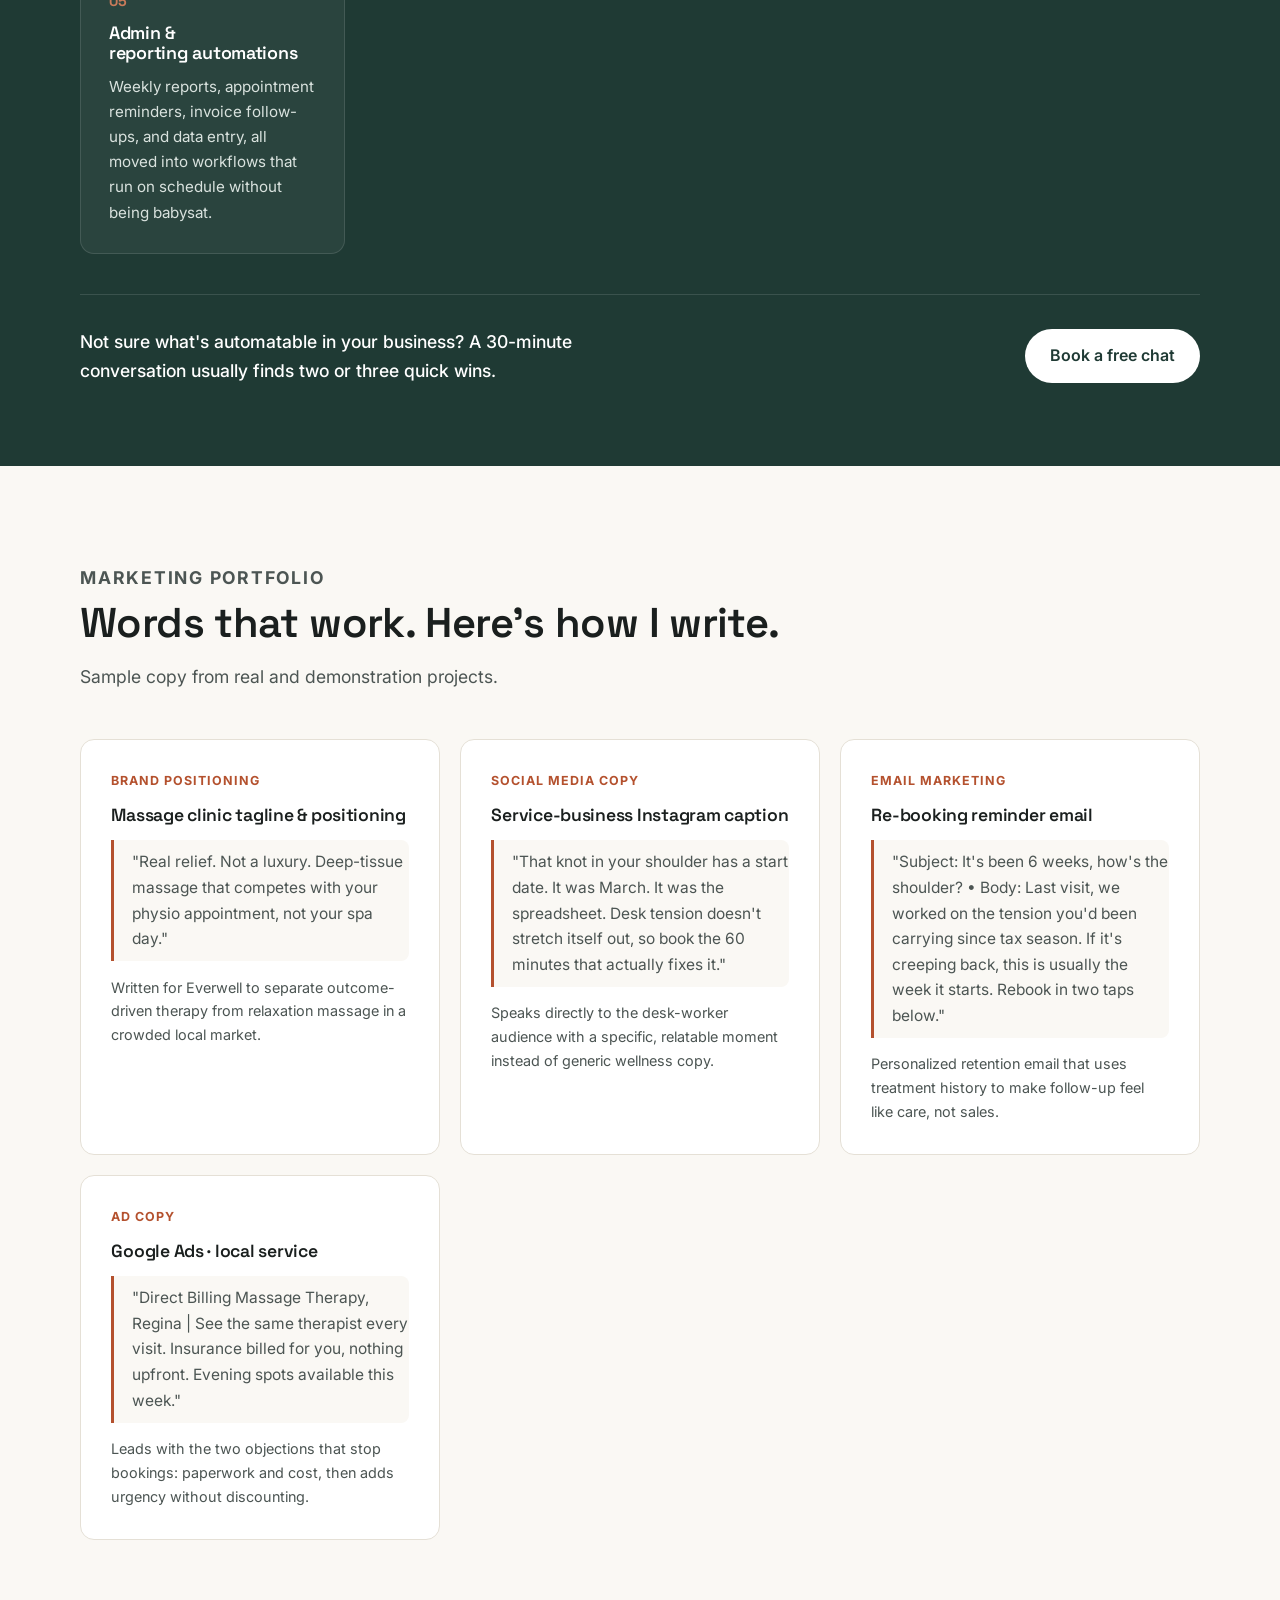
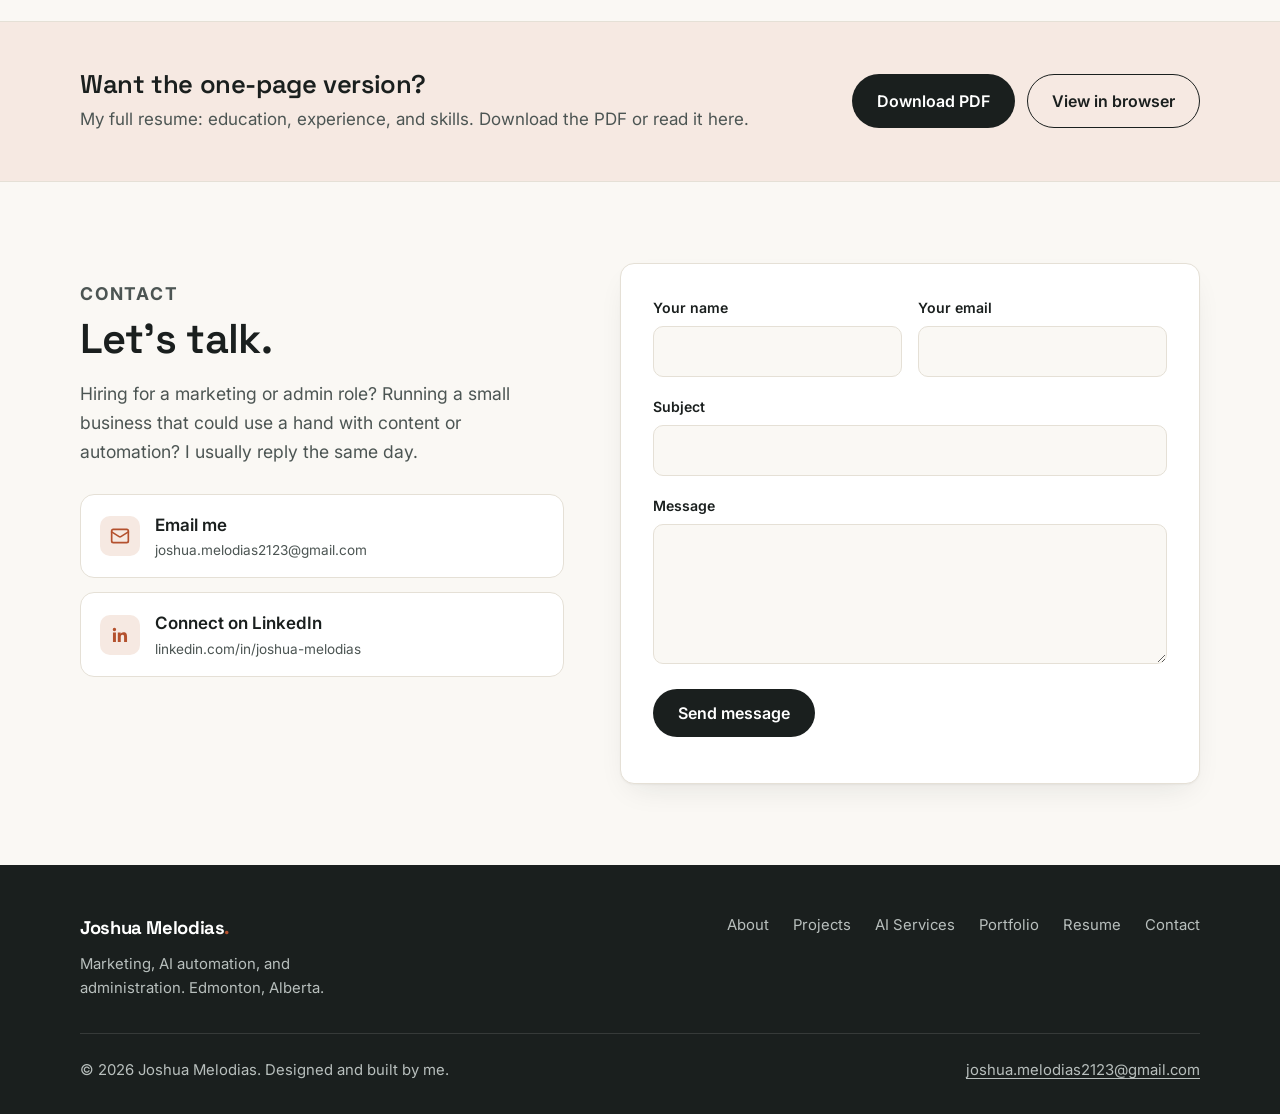
==== commit 2d089b2e: "Use real Everwell screenshots, line icons for skills, fix image distortion, drop em dashes - Feature" ====
--- a/index.html
+++ b/index.html
@@ -5,7 +5,7 @@
   <meta name="viewport" content="width=device-width, initial-scale=1.0">
 
   <!-- SEO -->
-  <title>Joshua Melodias — Marketing, AI Automation &amp; Administration | Edmonton, AB</title>
+  <title>Joshua Melodias · Marketing, AI Automation &amp; Administration | Edmonton, AB</title>
   <meta name="description" content="Marketing student at NAIT with a healthcare background. I help Canadian businesses with digital marketing, AI automation, content creation, and dependable administrative support.">
   <meta name="keywords" content="Joshua Melodias, digital marketing Edmonton, AI automation for small business, marketing coordinator, NAIT marketing, content creation Alberta, administrative support">
   <meta name="author" content="Joshua Melodias">
@@ -13,7 +13,7 @@
 
   <!-- Social sharing (Open Graph + Twitter) -->
   <meta property="og:type" content="website">
-  <meta property="og:title" content="Joshua Melodias — Marketing, AI Automation &amp; Administration">
+  <meta property="og:title" content="Joshua Melodias · Marketing, AI Automation &amp; Administration">
   <meta property="og:description" content="Healthcare-trained, marketing-focused. Digital marketing, AI automation, and administrative support for Canadian businesses.">
   <meta property="og:url" content="https://joshua-portfolio-wheat.vercel.app/">
   <meta property="og:image" content="https://joshua-portfolio-wheat.vercel.app/assets/og-image.png">
@@ -21,7 +21,7 @@
   <meta property="og:image:height" content="630">
   <meta property="og:locale" content="en_CA">
   <meta name="twitter:card" content="summary_large_image">
-  <meta name="twitter:title" content="Joshua Melodias — Marketing, AI Automation &amp; Administration">
+  <meta name="twitter:title" content="Joshua Melodias · Marketing, AI Automation &amp; Administration">
   <meta name="twitter:description" content="Healthcare-trained, marketing-focused. Digital marketing, AI automation, and administrative support for Canadian businesses.">
   <meta name="twitter:image" content="https://joshua-portfolio-wheat.vercel.app/assets/og-image.png">
 
@@ -82,7 +82,7 @@
       <p class="hero-kicker">Edmonton, Alberta · Open to work &amp; freelance</p>
       <h1>Marketing that's organized. Automation that's <em>human</em>.</h1>
       <p class="hero-sub">
-        I'm Joshua — a marketing student at NAIT with a healthcare background in quality assurance.
+        I'm Joshua, a marketing student at NAIT with a healthcare background in quality assurance.
         I bring the precision of clinical work to digital marketing, content, and AI-powered
         automation for Canadian businesses.
       </p>
@@ -103,13 +103,13 @@
       <div class="container">
         <div class="section-head reveal">
           <p class="section-kicker">About me</p>
-          <h2>From patient care to marketing — carefully, deliberately.</h2>
+          <h2>From patient care to marketing, carefully and deliberately.</h2>
         </div>
         <div class="about-grid">
           <div class="about-copy reveal">
             <p>
               My first career was in healthcare. I earned a <strong>Bachelor of Science in Respiratory
-              Therapy</strong> and worked in <strong>quality assurance and administration</strong> — environments
+              Therapy</strong> and worked in <strong>quality assurance and administration</strong>. These were environments
               where accuracy isn't optional, documentation matters, and every process has to hold up
               under scrutiny.
             </p>
@@ -123,7 +123,7 @@
             <p>
               I'm the person who shows up prepared, keeps the spreadsheet clean, answers the email
               the same day, and quietly makes the whole operation run smoother. If you need someone
-              who can coordinate a campaign <em>and</em> build the tracker for it — that's me.
+              who can coordinate a campaign <em>and</em> build the tracker for it: that's me.
             </p>
           </div>
           <aside class="about-facts reveal" aria-label="Quick facts">
@@ -153,16 +153,16 @@
             <h3>Education</h3>
             <ol>
               <li>
-                <p class="when">Sept 2024 — Aug 2026</p>
+                <p class="when">Sept 2024 – Aug 2026</p>
                 <p class="what">Business Administration – Marketing Diploma</p>
-                <p class="where">NAIT — Northern Alberta Institute of Technology, Edmonton</p>
+                <p class="where">NAIT · Northern Alberta Institute of Technology, Edmonton</p>
                 <p class="detail">Coursework in marketing strategy, consumer behaviour, digital marketing, and business communications.</p>
               </li>
               <li>
-                <p class="when">Aug 2018 — Mar 2022</p>
+                <p class="when">Aug 2018 – Mar 2022</p>
                 <p class="what">Bachelor of Science in Respiratory Therapy</p>
-                <p class="where">San Pedro College — Davao City, Philippines</p>
-                <p class="detail">Licensed Respiratory Therapist — passed the licensure board examination in Feb 2023. Clinical training built habits of precision, documentation, and calm problem-solving under pressure.</p>
+                <p class="where">San Pedro College · Davao City, Philippines</p>
+                <p class="detail">Licensed Respiratory Therapist, having passed the licensure board examination in Feb 2023. Clinical training built habits of precision, documentation, and calm problem-solving under pressure.</p>
               </li>
             </ol>
           </div>
@@ -170,22 +170,22 @@
             <h3>Experience</h3>
             <ol>
               <li>
-                <p class="when">2026 — Present</p>
-                <p class="what">Freelance — Brand &amp; Web Design</p>
+                <p class="when">2026 – Present</p>
+                <p class="what">Freelance · Brand &amp; Web Design</p>
                 <p class="where">Everwell Therapeutic Massage, Regina, SK</p>
-                <p class="detail">Sole designer and copywriter for a deep-tissue and cupping clinic's brand identity and website — strategy, positioning, copy, and build.</p>
+                <p class="detail">Sole designer and copywriter for a deep-tissue and cupping clinic's brand identity and website: strategy, positioning, copy, and build.</p>
               </li>
               <li>
-                <p class="when">Mar 2023 — Jul 2024</p>
+                <p class="when">Mar 2023 – Jul 2024</p>
                 <p class="what">Quality Assurance Specialist</p>
-                <p class="where">Roger — US-based healthcare company (remote)</p>
+                <p class="where">Roger · US-based healthcare company (remote)</p>
                 <p class="detail">Audited clinical records for accuracy and compliance, maintained reporting spreadsheets, and supported day-to-day administration.</p>
               </li>
               <li>
-                <p class="when">Jul 2023 — Jul 2024</p>
+                <p class="when">Jul 2023 – Jul 2024</p>
                 <p class="what">Administrative Assistant</p>
-                <p class="where">Jades Cargo — Davao City, Philippines</p>
-                <p class="detail">Handled customer enquiries, shipment documentation, and records — keeping a busy cargo operation organized.</p>
+                <p class="where">Jades Cargo · Davao City, Philippines</p>
+                <p class="detail">Handled customer enquiries, shipment documentation, and records, keeping a busy cargo operation organized.</p>
               </li>
             </ol>
           </div>
@@ -202,7 +202,7 @@
         </div>
         <div class="skills-grid">
           <div class="skill-card reveal">
-            <h3><span class="glyph" aria-hidden="true">📣</span>Marketing &amp; Content</h3>
+            <h3><svg class="skill-icon" viewBox="0 0 512 512" aria-hidden="true" focusable="false"><g fill="none" stroke="currentColor" stroke-width="24" stroke-linecap="round" stroke-linejoin="round" > <path d="M92 230h78l170-76v204l-170-76H92z"/> <path d="M170 230v52"/> <path d="M120 282l24 86h66l-28-86"/> <path d="M380 204c24 18 24 86 0 104"/> </g></svg>Marketing &amp; Content</h3>
             <ul>
               <li>Digital marketing</li>
               <li>Copywriting</li>
@@ -212,7 +212,7 @@
             </ul>
           </div>
           <div class="skill-card reveal">
-            <h3><span class="glyph" aria-hidden="true">🤖</span>AI &amp; Automation</h3>
+            <h3><svg class="skill-icon" viewBox="0 0 512 512" aria-hidden="true" focusable="false"><g fill="none" stroke="currentColor" stroke-width="24" stroke-linecap="round" stroke-linejoin="round" > <rect x="112" y="142" width="288" height="228" rx="44"/> <path d="M256 92v50"/> <circle cx="256" cy="74" r="18"/> <circle cx="204" cy="246" r="18"/> <circle cx="308" cy="246" r="18"/> <path d="M194 314h124"/> <path d="M112 216H70m372 0h-42"/> <circle cx="52" cy="216" r="14"/> <circle cx="460" cy="216" r="14"/> </g></svg>AI &amp; Automation</h3>
             <ul>
               <li>ChatGPT &amp; Claude</li>
               <li>n8n workflows</li>
@@ -222,7 +222,7 @@
             </ul>
           </div>
           <div class="skill-card reveal">
-            <h3><span class="glyph" aria-hidden="true">📊</span>Data &amp; Analysis</h3>
+            <h3><svg class="skill-icon" viewBox="0 0 512 512" aria-hidden="true" focusable="false"><g fill="none" stroke="currentColor" stroke-width="24" stroke-linecap="round" stroke-linejoin="round" > <path d="M94 396h324"/> <rect x="118" y="274" width="64" height="122" rx="8"/> <rect x="224" y="202" width="64" height="194" rx="8"/> <rect x="330" y="112" width="64" height="284" rx="8"/> </g></svg>Data &amp; Analysis</h3>
             <ul>
               <li>Microsoft Excel</li>
               <li>Google Sheets</li>
@@ -232,7 +232,7 @@
             </ul>
           </div>
           <div class="skill-card reveal">
-            <h3><span class="glyph" aria-hidden="true">🎬</span>Design &amp; Media</h3>
+            <h3><svg class="skill-icon" viewBox="0 0 512 512" aria-hidden="true" focusable="false"><g fill="none" stroke="currentColor" stroke-width="24" stroke-linecap="round" stroke-linejoin="round" > <rect x="76" y="96" width="286" height="224" rx="22"/> <path d="M148 390h142"/> <path d="M219 320v70"/> <path d="M318 334l96-96 48 48-96 96-70 22z"/> <path d="M395 257l48 48"/> </g></svg>Design &amp; Media</h3>
             <ul>
               <li>Photo editing</li>
               <li>Video editing</li>
@@ -242,7 +242,7 @@
             </ul>
           </div>
           <div class="skill-card reveal">
-            <h3><span class="glyph" aria-hidden="true">🗂️</span>Administration</h3>
+            <h3><svg class="skill-icon" viewBox="0 0 512 512" aria-hidden="true" focusable="false"><g fill="none" stroke="currentColor" stroke-width="24" stroke-linecap="round" stroke-linejoin="round" > <rect x="118" y="96" width="276" height="330" rx="28"/> <path d="M208 96v-18c0-24 20-44 44-44h8c24 0 44 20 44 44v18"/> <rect x="196" y="74" width="120" height="64" rx="18"/> <path d="M184 214h144M184 278h144M184 342h96"/> </g></svg>Administration</h3>
             <ul>
               <li>Quality assurance</li>
               <li>Documentation</li>
@@ -269,28 +269,16 @@
 
           <!-- Featured: Everwell Therapeutic Massage (live client site) -->
           <article class="project-block reveal">
-            <div class="project-visual" aria-hidden="true">
-              <div class="pv-brand">
-                <img src="assets/everwell-icon.png" alt="" width="52" height="54">
-                <span class="pv-brand-text">
-                  <img src="assets/everwell-wordmark.png" alt="Everwell" width="170" height="52">
-                  <span class="pv-brand-sub">Therapeutic Massage</span>
-                </span>
-              </div>
-              <p class="pv-title">Real relief.<br>Not a luxury.</p>
-              <p class="pv-sub">Deep-tissue &amp; cupping — Regina, SK</p>
-              <div class="pv-chip-row">
-                <span class="pv-chip">Direct billing</span>
-                <span class="pv-chip">Deep-tissue &amp; cupping</span>
-                <span class="pv-chip">Always Roland</span>
-              </div>
-            </div>
+            <button type="button" class="media-btn" data-gallery="assets/everwell-site-1.jpg,assets/everwell-site-2.jpg" data-gallery-label="The live Everwell website" aria-label="View the Everwell website screenshots full size">
+              <img class="card-media" src="assets/everwell-site-1.jpg" alt="The Everwell homepage: the logo and nav, the headline Real relief. Not a luxury., booking buttons, and a cupping treatment photo" width="1440" height="1100">
+              <span class="media-hint" aria-hidden="true">🔍 Click to view</span>
+            </button>
             <div class="block-meta">
               <p class="project-tag">Featured · Live client site</p>
-              <h3>Everwell — brand &amp; website for a massage therapy clinic</h3>
+              <h3>Everwell: brand &amp; website for a massage therapy clinic</h3>
               <p>
                 End-to-end brand and website for Roland C. Suarez, RMT, a deep-tissue and cupping
-                therapist in Regina — now live and taking bookings at everwellrmt.com. I positioned
+                therapist in Regina. The site is now live and taking bookings at everwellrmt.com. I positioned
                 Everwell as outcome-driven care for people in real pain, competing with physio and
                 painkillers rather than spas.
               </p>
@@ -312,10 +300,10 @@
             </button>
             <div class="block-meta">
             <p class="project-tag">Client work · Launch campaign</p>
-            <h3>Everwell — website launch ad campaign</h3>
+            <h3>Everwell: website launch ad campaign</h3>
             <p>
               Awareness ads announcing the new Everwell site, built in the same brand system as the
-              website itself. Each one sells the same idea — booking is now effortless — through a
+              website itself. Each one sells the same idea, that booking is now effortless, through a
               different angle: the three-step how-it-works, a browser mockup showing real services
               and prices, and a straight "book 24/7" pitch.
             </p>
@@ -329,11 +317,11 @@
             </button>
             <div class="block-meta">
             <p class="project-tag">Client work · Campaign</p>
-            <h3>MS Gala 2026 — 15-day countdown campaign</h3>
+            <h3>MS Gala 2026: 15-day countdown campaign</h3>
             <p>
               Daily countdown posters and video for the MS Nation Community Foundation's
               "An Evening for MS Gala 2026" (Edmonton EXPO Centre). Each creative paired urgency
-              with a QR code straight to ticket sales — design, copy, and scheduling by me.
+              with a QR code straight to ticket sales. Design, copy, and scheduling by me.
             </p>
             <ul class="tools"><li>Poster design</li><li>Video</li><li>Social media</li><li>Event marketing</li></ul>
           </div>
@@ -345,9 +333,9 @@
             </button>
             <div class="block-meta">
             <p class="project-tag">Client work · Ad design</p>
-            <h3>No Bull RV Sales — Instagram ad series</h3>
-            <p>
-              Social ad campaign for an RV dealership in Leduc, AB — a free roof-inspection offer,
+            <h3>No Bull RV Sales: Instagram ad series</h3>
+            <p>
+              Social ad campaign for an RV dealership in Leduc, AB: a free roof-inspection offer,
               a before-and-after restoration proof piece, and a brand ad selling the adventure, not
               the repair. Bold, on-brand, and built to stop the scroll.
             </p>
@@ -361,10 +349,10 @@
             </a>
             <div class="block-meta">
             <p class="project-tag">Client work · Social campaign</p>
-            <h3>No Bull RV — "Camp Ready Club" carousel</h3>
+            <h3>No Bull RV: "Camp Ready Club" carousel</h3>
             <p>
               A six-slide Instagram carousel selling a $30/month RV maintenance membership,
-              built on a design system I sampled from the client's own logo — the brand red,
+              built on a design system I sampled from the client's own logo: the brand red,
               the 3D extruded headline, and the chunky cartoon outline. It runs cover → problem
               → benefits → value math → trust → call to action.
             </p>
@@ -407,7 +395,7 @@
           </article>
         </div>
 
-        <!-- Smaller side projects — no visual, so they sit in a compact pair -->
+        <!-- Smaller side projects: no visual, so they sit in a compact pair -->
         <div class="projects-minor reveal">
           <h4 class="minor-title">Also in the toolkit</h4>
           <div class="minor-grid">
@@ -416,7 +404,7 @@
               <h3>Marketing performance tracker</h3>
               <p>
                 A spreadsheet reporting system that pulls weekly social and website numbers into one
-                dashboard: reach, engagement, enquiries, and cost per lead — with conditional formatting
+                dashboard: reach, engagement, enquiries, and cost per lead, with conditional formatting
                 that flags what needs attention. Built the way a healthcare QA audit sheet is built.
               </p>
               <ul class="tools"><li>Excel</li><li>Google Sheets</li><li>Basic SQL</li></ul>
@@ -426,7 +414,7 @@
               <h3>30-day content calendar for a local brand</h3>
               <p>
                 A month of planned content for a small business: pillar topics, post copy, caption
-                variations, and a shooting list for photo and video — organized so the owner can
+                variations, and a shooting list for photo and video, organized so the owner can
                 execute it in two batch sessions instead of scrambling daily.
               </p>
               <ul class="tools"><li>Content strategy</li><li>Copywriting</li><li>Photo/video editing</li></ul>
@@ -443,7 +431,7 @@
           <p class="section-kicker">AI automation services</p>
           <h2>Your business runs on repetitive tasks. Most of them can run themselves.</h2>
           <p>
-            I help small businesses use AI tools practically — no jargon, no hype. We find the tasks
+            I help small businesses use AI tools practically, with no jargon and no hype. We find the tasks
             eating your week, automate the safe ones, and keep a human in the loop where it matters.
           </p>
         </div>
@@ -451,7 +439,7 @@
           <article class="service-card reveal">
             <p class="num">01</p>
             <h3>Lead-to-booking automation</h3>
-            <p>Every enquiry gets answered instantly, qualified by AI, and booked into your calendar — with follow-ups that run themselves. Built and working; see the projects above.</p>
+            <p>Every enquiry gets answered instantly, qualified by AI, and booked into your calendar, with follow-ups that run themselves. Built and working; see the projects above.</p>
           </article>
           <article class="service-card reveal">
             <p class="num">02</p>
@@ -466,12 +454,12 @@
           <article class="service-card reveal">
             <p class="num">04</p>
             <h3>Content repurposing</h3>
-            <p>One piece of content becomes five: a blog post turns into social captions, an email, and a summary — drafted by AI, polished by a human.</p>
+            <p>One piece of content becomes five: a blog post turns into social captions, an email, and a summary, drafted by AI and polished by a human.</p>
           </article>
           <article class="service-card reveal">
             <p class="num">05</p>
             <h3>Admin &amp; reporting automations</h3>
-            <p>Weekly reports, appointment reminders, invoice follow-ups, and data entry — moved into workflows that run on schedule without being babysat.</p>
+            <p>Weekly reports, appointment reminders, invoice follow-ups, and data entry, all moved into workflows that run on schedule without being babysat.</p>
           </article>
         </div>
         <div class="services-note reveal">
@@ -493,26 +481,26 @@
           <article class="sample-card reveal">
             <p class="sample-type">Brand positioning</p>
             <h3>Massage clinic tagline &amp; positioning</h3>
-            <blockquote>"Real relief. Not a luxury. — Deep-tissue massage that competes with your physio appointment, not your spa day."</blockquote>
+            <blockquote>"Real relief. Not a luxury. Deep-tissue massage that competes with your physio appointment, not your spa day."</blockquote>
             <p class="context">Written for Everwell to separate outcome-driven therapy from relaxation massage in a crowded local market.</p>
           </article>
           <article class="sample-card reveal">
             <p class="sample-type">Social media copy</p>
             <h3>Service-business Instagram caption</h3>
-            <blockquote>"That knot in your shoulder has a start date. It was March. It was the spreadsheet. Desk tension doesn't stretch itself out — book the 60 minutes that actually fixes it."</blockquote>
+            <blockquote>"That knot in your shoulder has a start date. It was March. It was the spreadsheet. Desk tension doesn't stretch itself out, so book the 60 minutes that actually fixes it."</blockquote>
             <p class="context">Speaks directly to the desk-worker audience with a specific, relatable moment instead of generic wellness copy.</p>
           </article>
           <article class="sample-card reveal">
             <p class="sample-type">Email marketing</p>
             <h3>Re-booking reminder email</h3>
-            <blockquote>"Subject: It's been 6 weeks — how's the shoulder? • Body: Last visit, we worked on the tension you'd been carrying since tax season. If it's creeping back, this is usually the week it starts. Rebook in two taps below."</blockquote>
+            <blockquote>"Subject: It's been 6 weeks, how's the shoulder? • Body: Last visit, we worked on the tension you'd been carrying since tax season. If it's creeping back, this is usually the week it starts. Rebook in two taps below."</blockquote>
             <p class="context">Personalized retention email that uses treatment history to make follow-up feel like care, not sales.</p>
           </article>
           <article class="sample-card reveal">
             <p class="sample-type">Ad copy</p>
-            <h3>Google Ads — local service</h3>
-            <blockquote>"Direct Billing Massage Therapy — Regina | See the same therapist every visit. Insurance billed for you, nothing upfront. Evening spots available this week."</blockquote>
-            <p class="context">Leads with the two objections that stop bookings: paperwork and cost — then adds urgency without discounting.</p>
+            <h3>Google Ads · local service</h3>
+            <blockquote>"Direct Billing Massage Therapy, Regina | See the same therapist every visit. Insurance billed for you, nothing upfront. Evening spots available this week."</blockquote>
+            <p class="context">Leads with the two objections that stop bookings: paperwork and cost, then adds urgency without discounting.</p>
           </article>
         </div>
       </div>
@@ -523,7 +511,7 @@
       <div class="container">
         <div class="reveal">
           <h2>Want the one-page version?</h2>
-          <p>My full resume — education, experience, and skills. Download the PDF or read it here.</p>
+          <p>My full resume: education, experience, and skills. Download the PDF or read it here.</p>
         </div>
         <div class="resume-actions reveal">
           <!-- Real PDF file: downloads straight to the visitor's device -->
@@ -600,7 +588,7 @@
       <div class="footer-top">
         <div>
           <a class="brand" href="#top">Joshua Melodias<span class="dot">.</span></a>
-          <p style="margin-top: 0.5rem; max-width: 34ch;">Marketing, AI automation, and administration — Edmonton, Alberta.</p>
+          <p style="margin-top: 0.5rem; max-width: 34ch;">Marketing, AI automation, and administration. Edmonton, Alberta.</p>
         </div>
         <ul class="footer-nav" aria-label="Footer navigation">
           <li><a href="#about">About</a></li>
--- a/css/styles.css
+++ b/css/styles.css
@@ -438,18 +438,15 @@
   font-size: 1.02rem;
   display: flex;
   align-items: center;
-  gap: 0.6rem;
+  gap: 0.7rem;
   margin-bottom: 1rem;
 }
-.skill-card h3 .glyph {
-  display: inline-grid;
-  place-items: center;
+/* Line icons inherit the accent colour via stroke="currentColor" */
+.skill-card h3 .skill-icon {
   width: 34px;
   height: 34px;
-  border-radius: 9px;
-  background: var(--accent-wash);
+  flex: 0 0 auto;
   color: var(--accent);
-  font-size: 1rem;
 }
 .skill-card ul { list-style: none; display: flex; flex-wrap: wrap; gap: 0.5rem; }
 .skill-card li {
@@ -477,12 +474,11 @@
 }
 
 .project-block > .media-btn,
-.project-block > .carousel-embed,
-.project-block > .project-visual {
+.project-block > .carousel-embed {
   margin-bottom: 1.6rem;
 }
 
-/* Media fills the column edge to edge */
+/* Media fills the column edge to edge, keeping its own proportions */
 .project-block .card-media {
   width: 100%;
   height: auto;
@@ -542,51 +538,7 @@
   gap: 1.25rem;
 }
 
-/* CSS-drawn preview of the Roland site — replace with a real screenshot when ready */
-.project-visual {
-  background: #1f3a34;
-  color: #f2ede4;
-  padding: clamp(2.5rem, 5vw, 3.75rem);
-  display: flex;
-  flex-direction: column;
-  justify-content: center;
-  gap: 0.9rem;
-  min-height: 340px;
-  border-radius: 14px;   /* stands alone now, not clipped by a card wrapper */
-}
-/* Real Everwell brand lockup (light-on-dark logo assets) */
-.project-visual .pv-brand {
-  display: flex;
-  align-items: center;
-  gap: 0.8rem;
-  margin-bottom: 0.5rem;
-}
-.project-visual .pv-brand > img { width: 52px; height: auto; }
-.project-visual .pv-brand-text { display: flex; flex-direction: column; gap: 0.15rem; }
-.project-visual .pv-brand-text img { width: 170px; height: auto; }
-.project-visual .pv-brand-sub {
-  font-size: 0.66rem;
-  font-weight: 600;
-  letter-spacing: 0.22em;
-  text-transform: uppercase;
-  color: #b9c6c0;
-}
-.project-visual .pv-title {
-  font-family: Georgia, "Times New Roman", serif;
-  font-size: clamp(1.6rem, 3vw, 2.2rem);
-  line-height: 1.15;
-}
-.project-visual .pv-sub { color: #7a9b8e; font-size: 0.95rem; }
-.project-visual .pv-chip-row { display: flex; gap: 0.5rem; margin-top: 0.75rem; flex-wrap: wrap; }
-.project-visual .pv-chip {
-  font-size: 0.78rem;
-  background: rgb(122 155 142 / 18%);
-  border-radius: 6px;
-  padding: 0.35rem 0.7rem;
-  color: #d9e2de;
-}
-
-.project-body { padding: 2.5rem; }
+
 .project-tag {
   font-size: 0.78rem;
   font-weight: 700;
@@ -594,8 +546,6 @@
   text-transform: uppercase;
   color: var(--accent);
 }
-.project-body h3 { font-size: 1.5rem; margin-top: 0.5rem; }
-.project-body > p { margin-top: 0.9rem; color: var(--ink-soft); }
 .project-points { list-style: none; margin-top: 1.1rem; display: grid; gap: 0.55rem; }
 .project-points li {
   padding-left: 1.4rem;
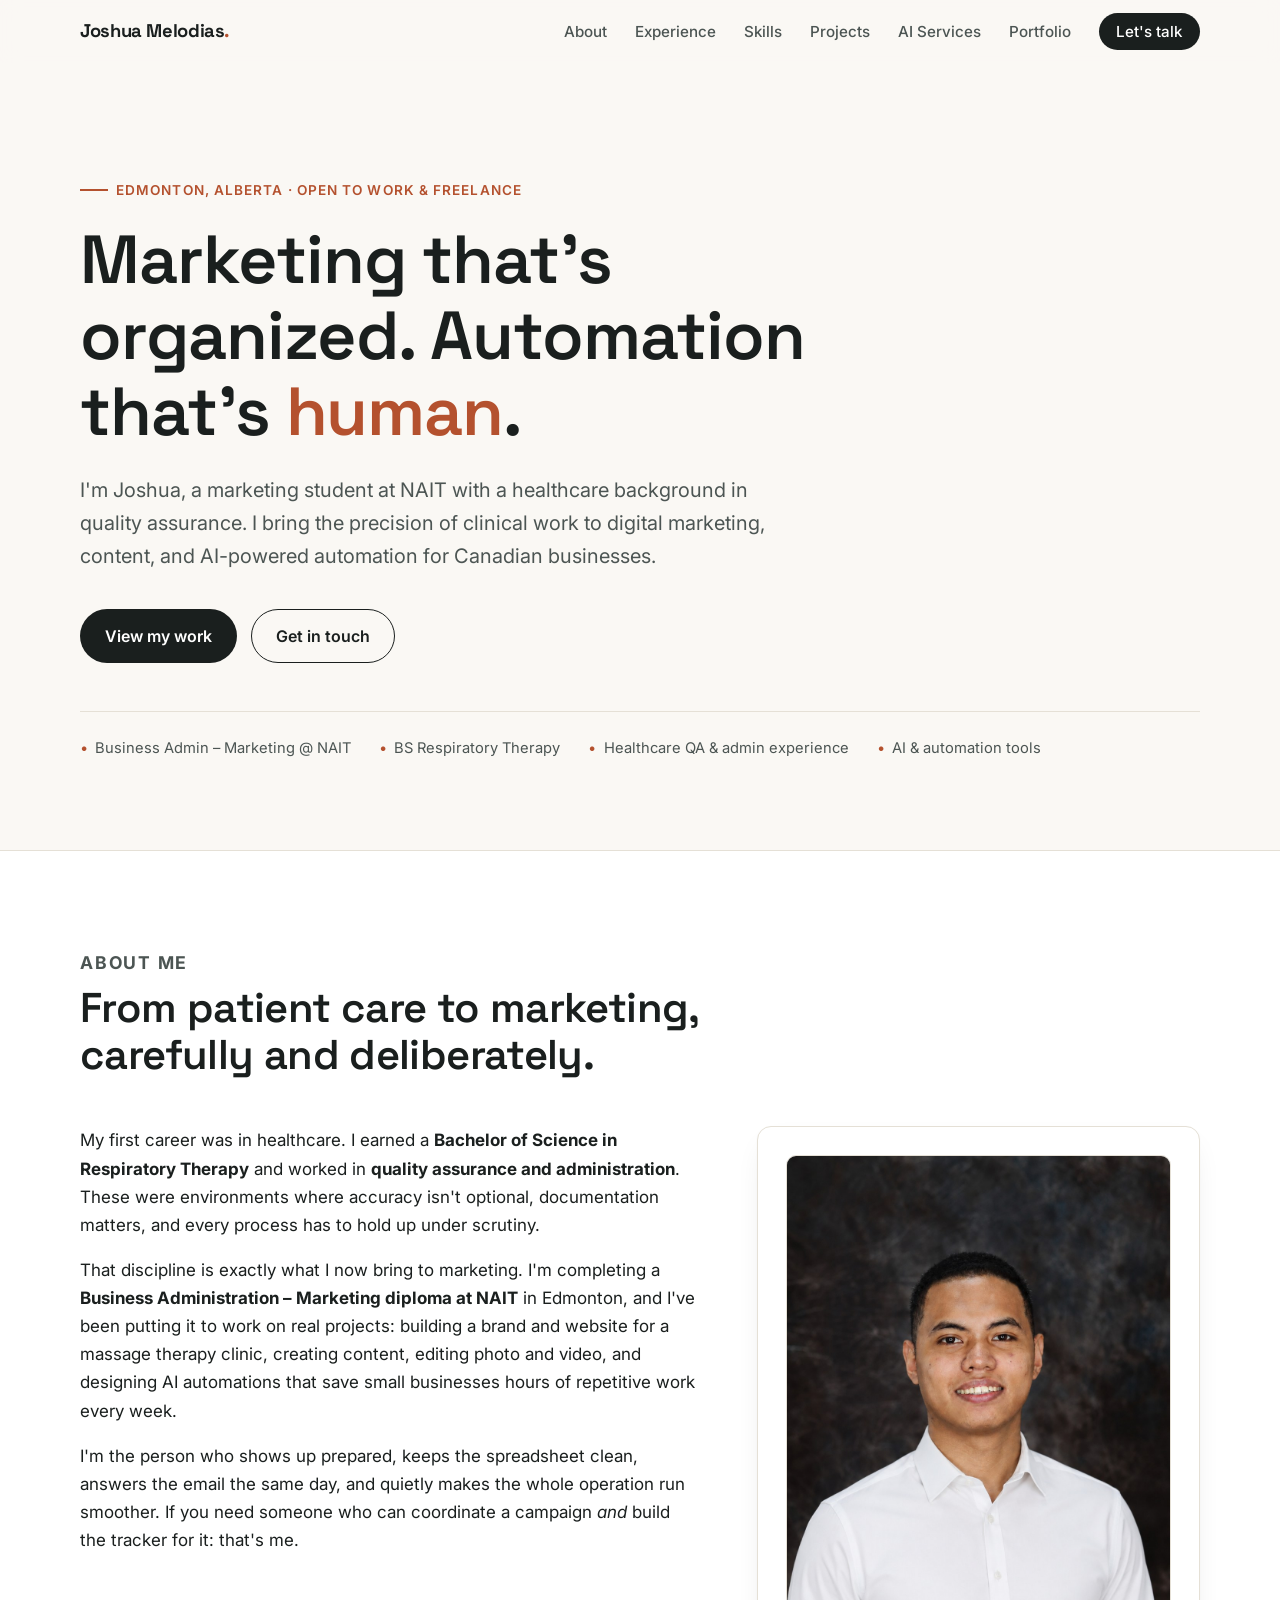
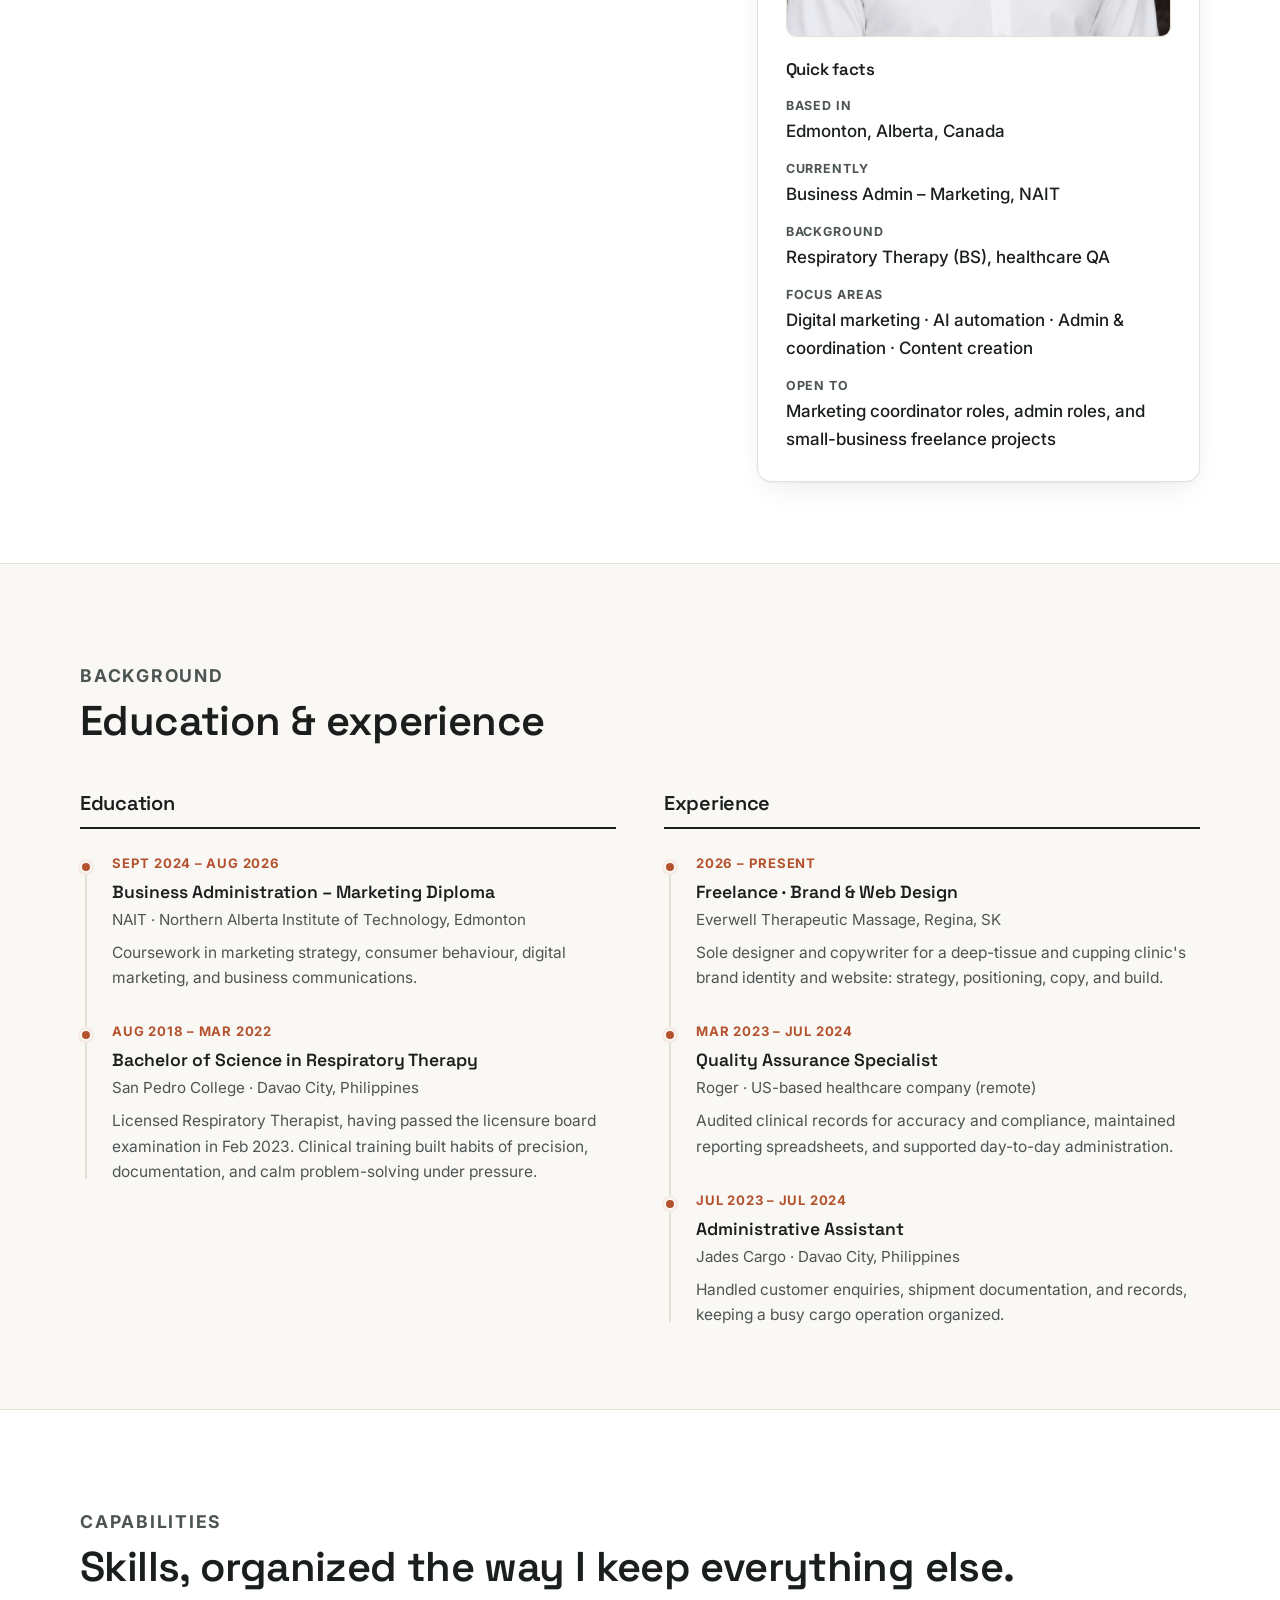
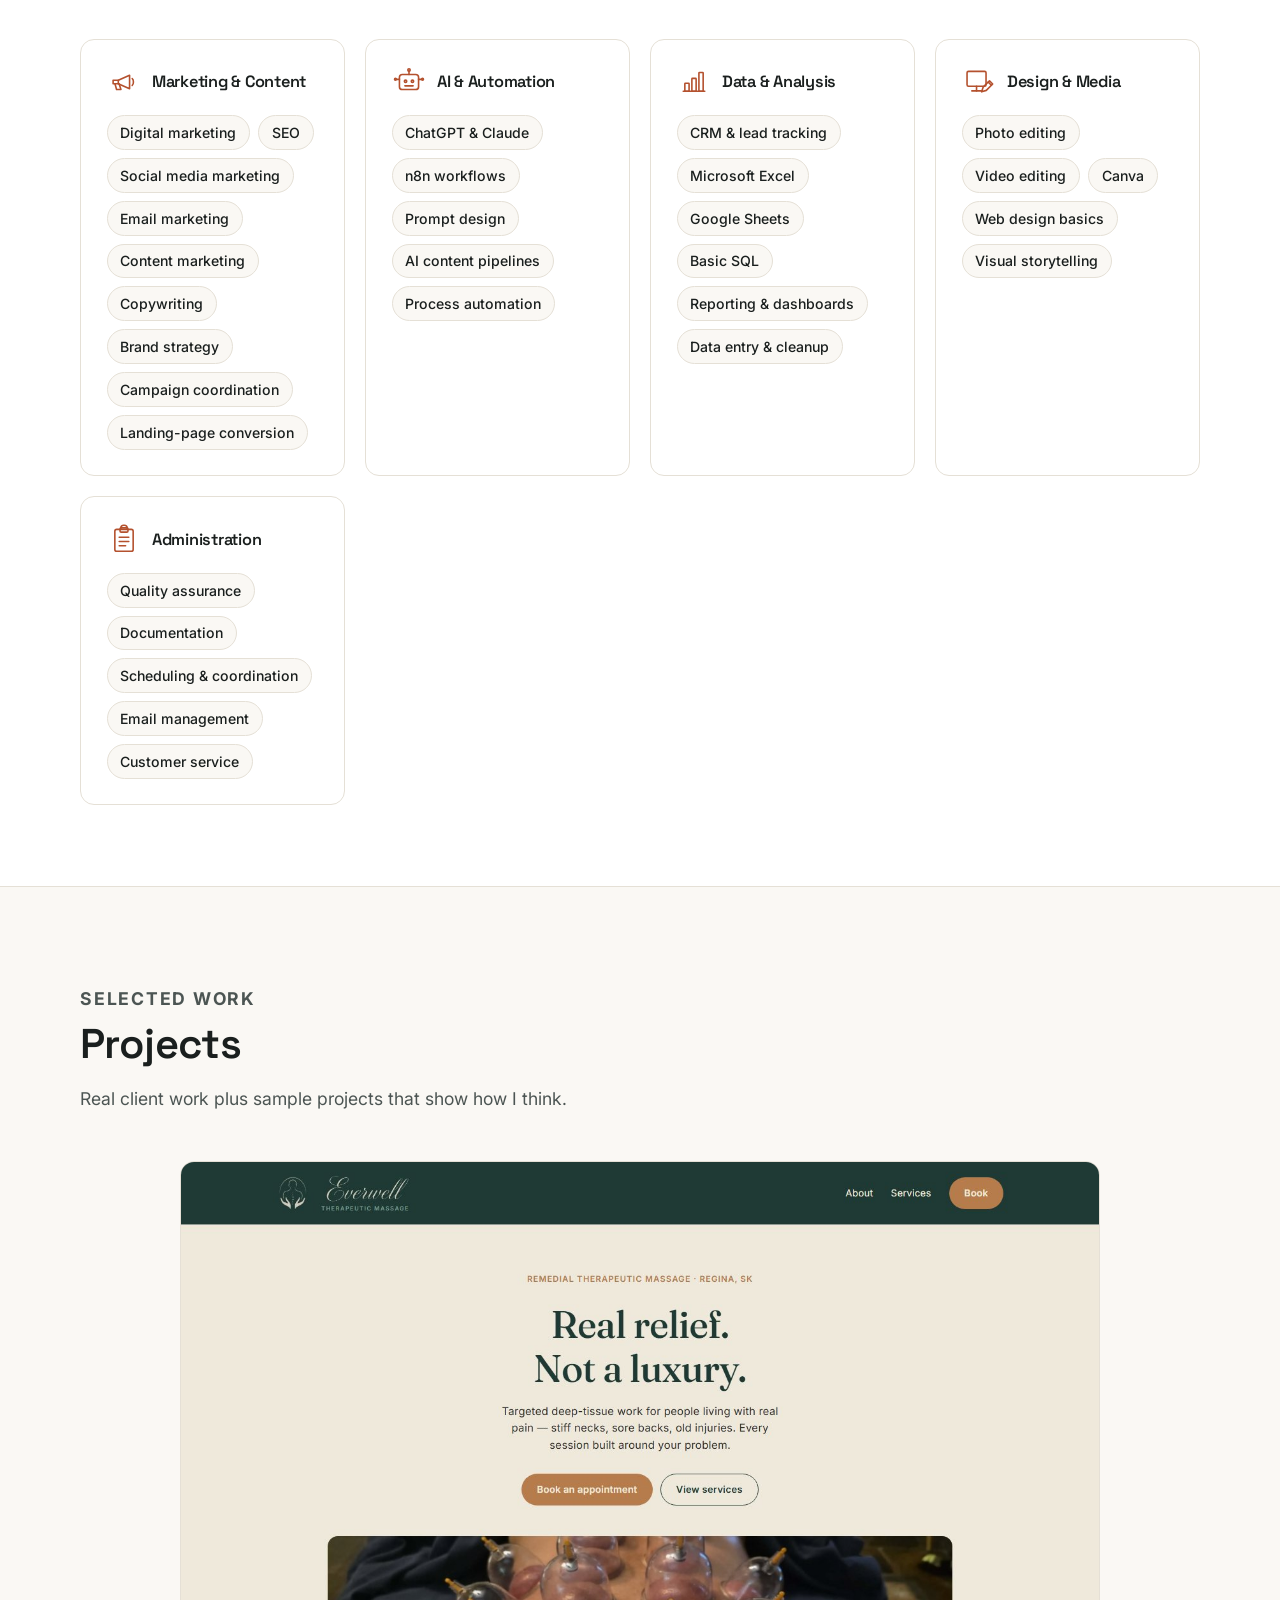
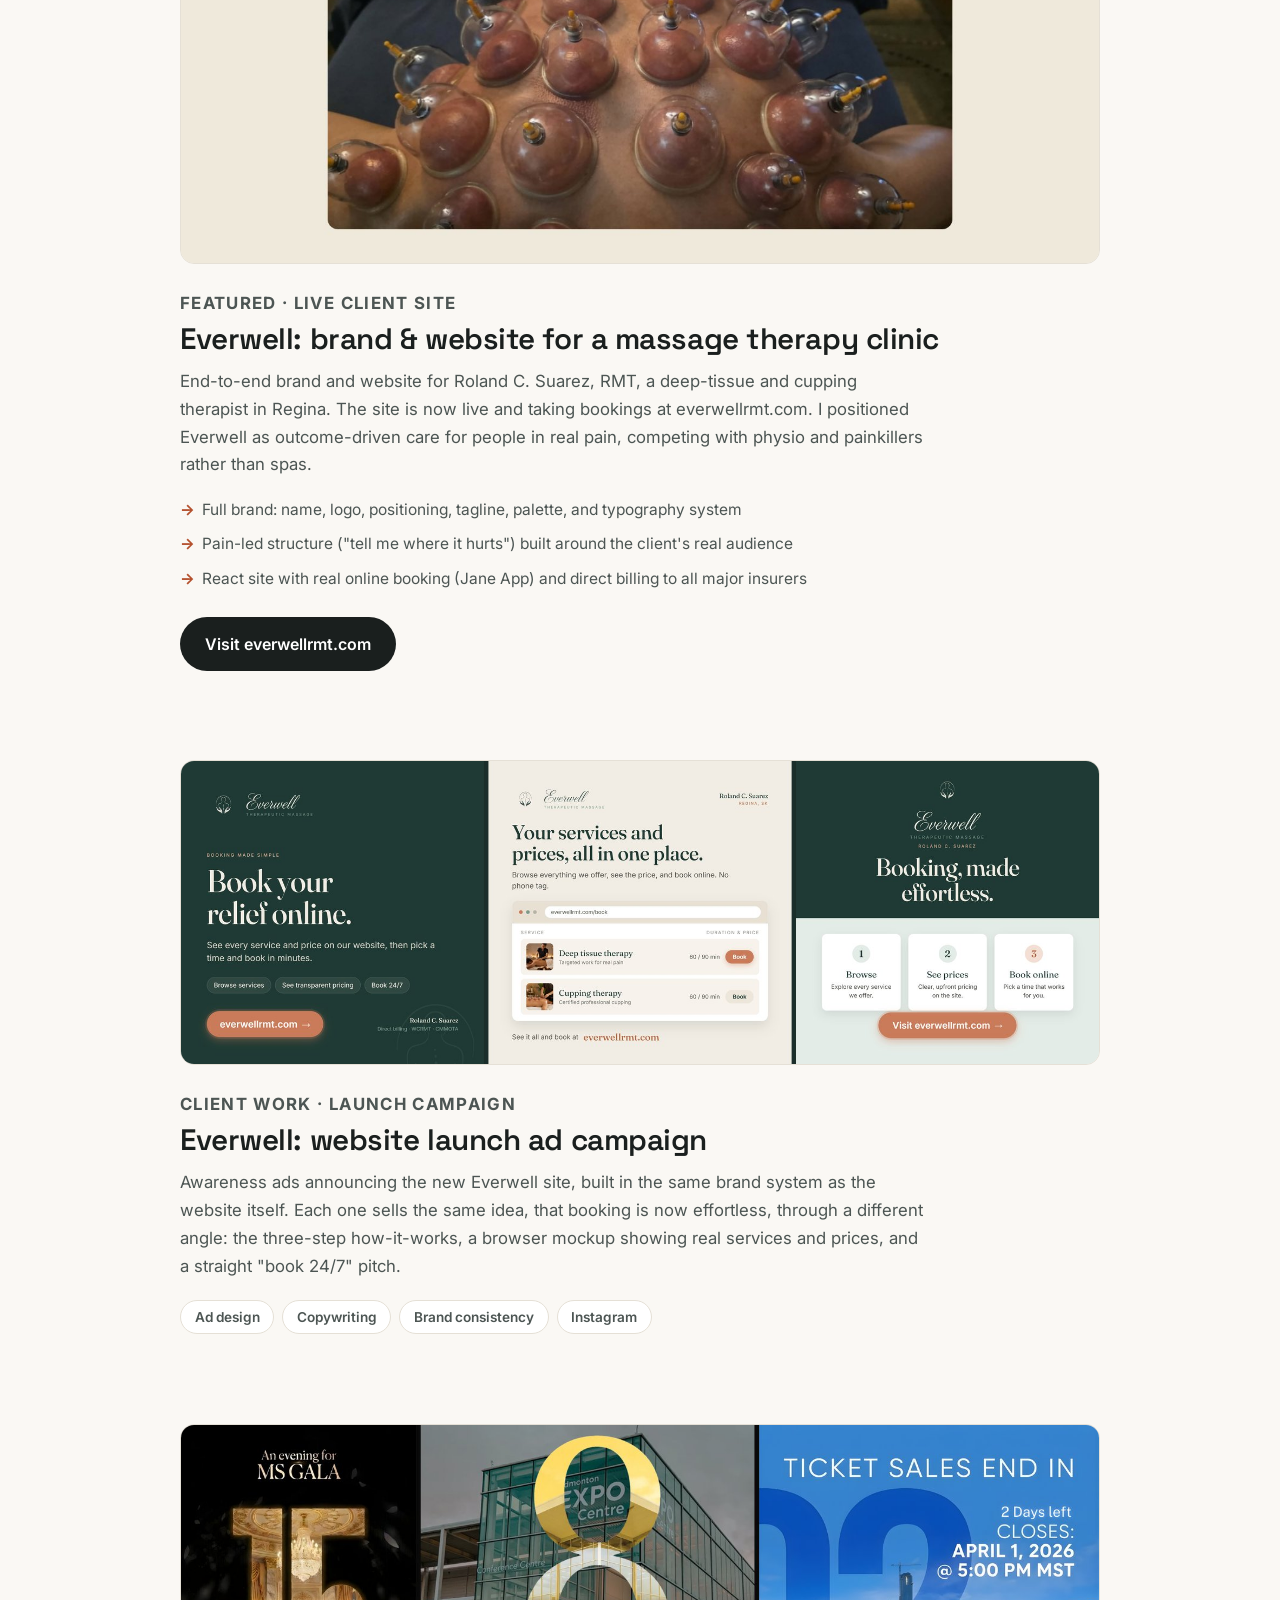
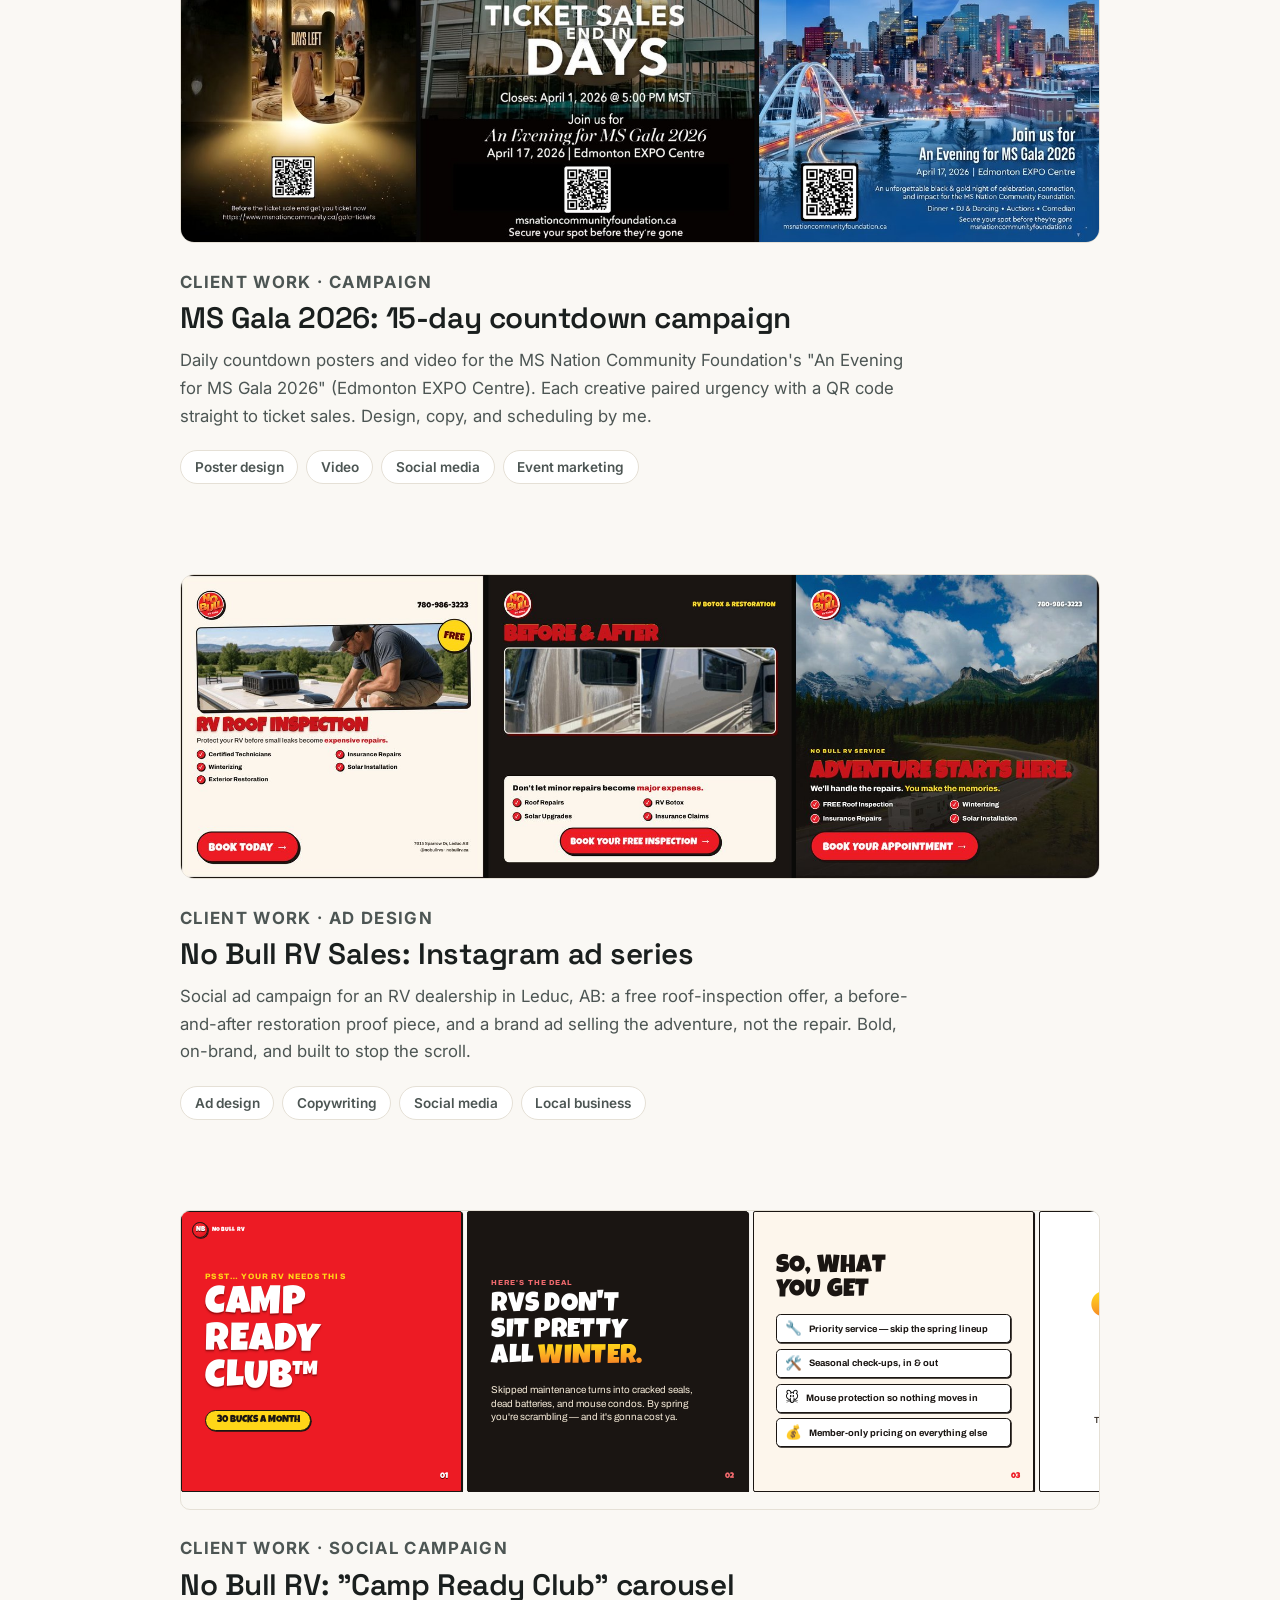
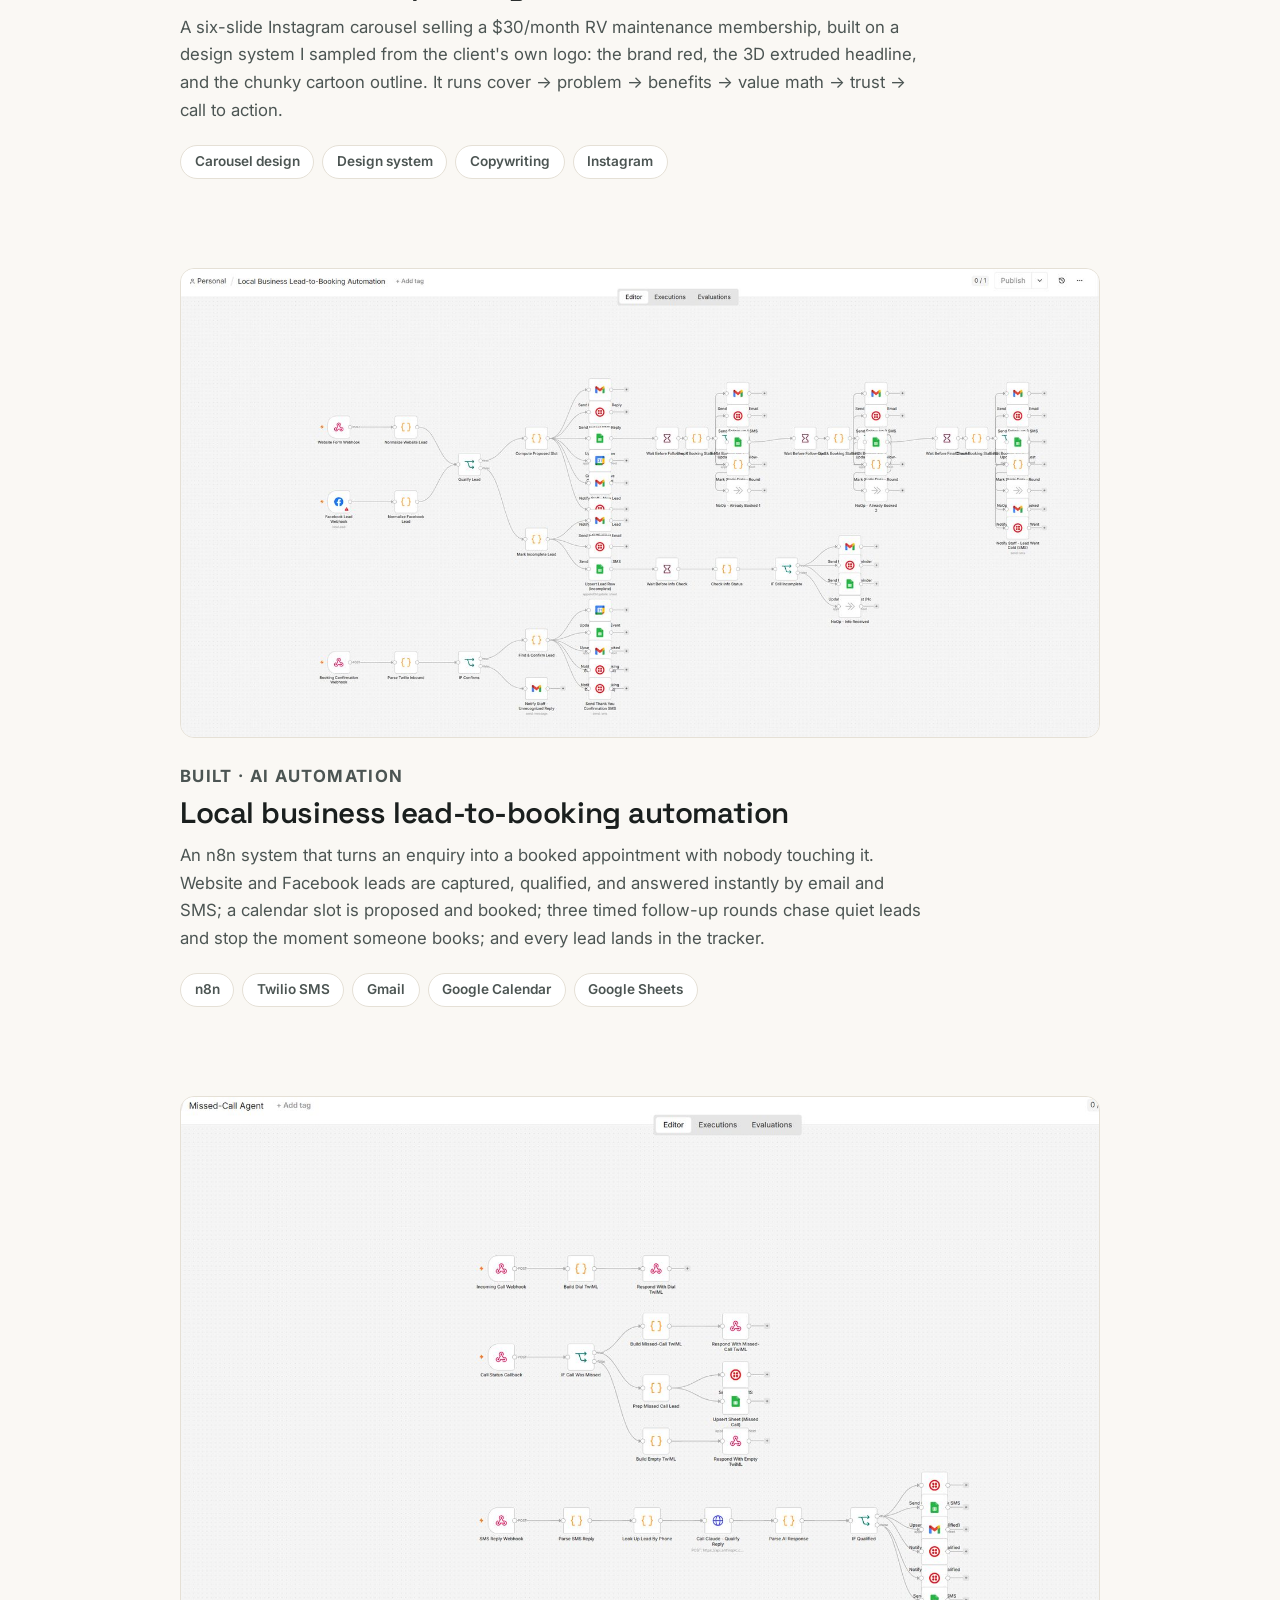
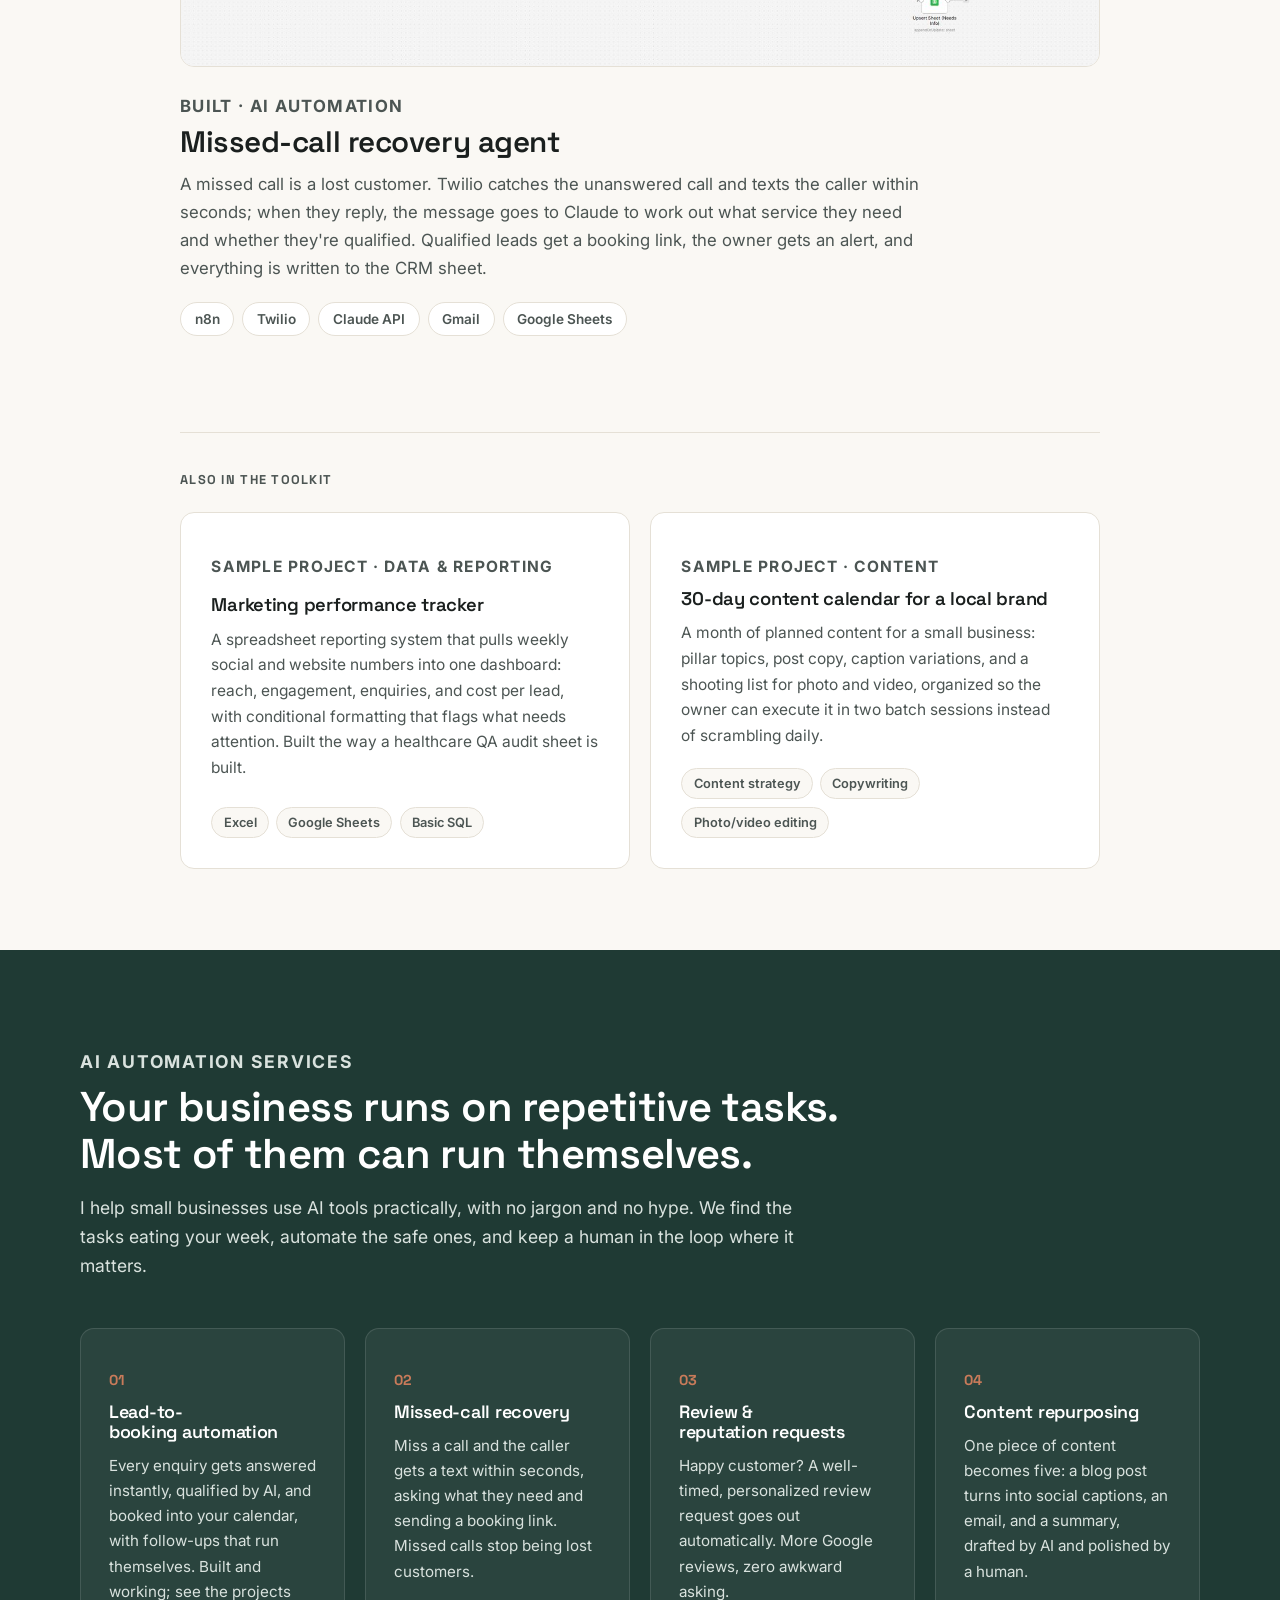
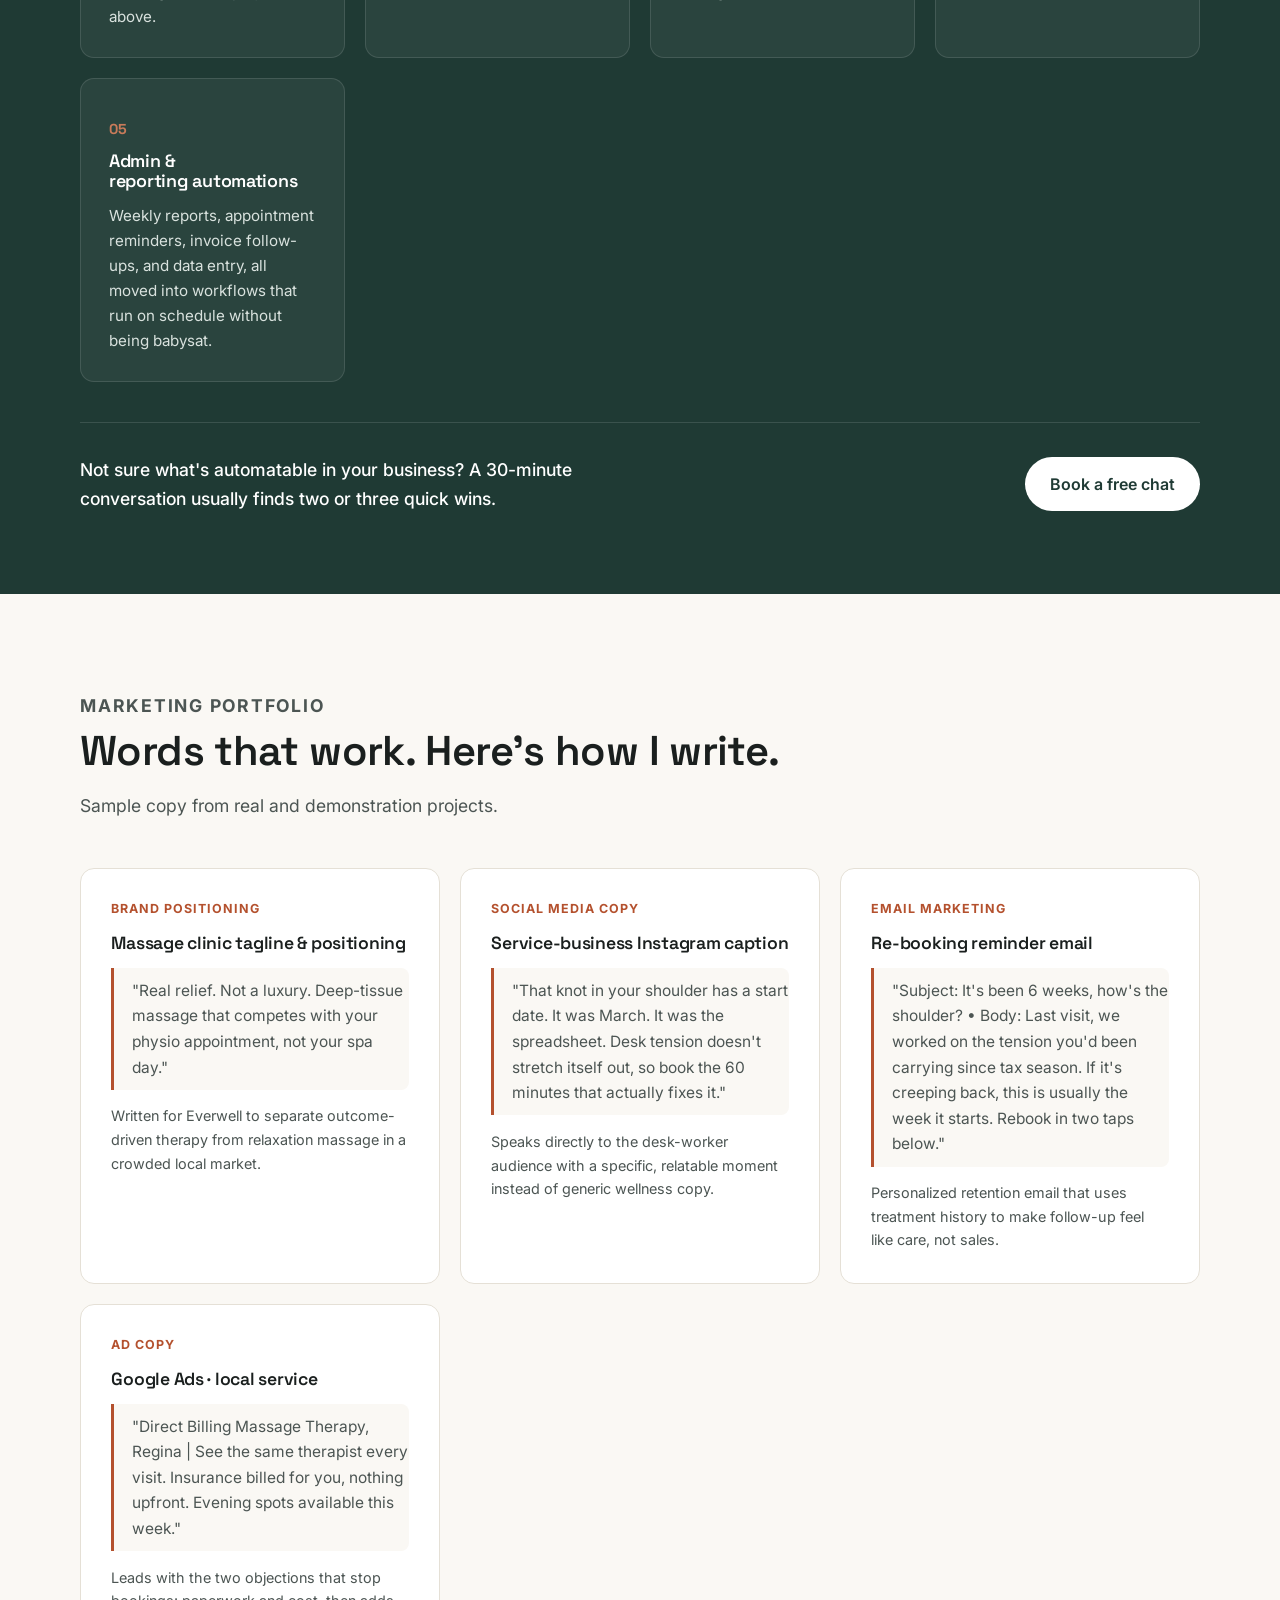
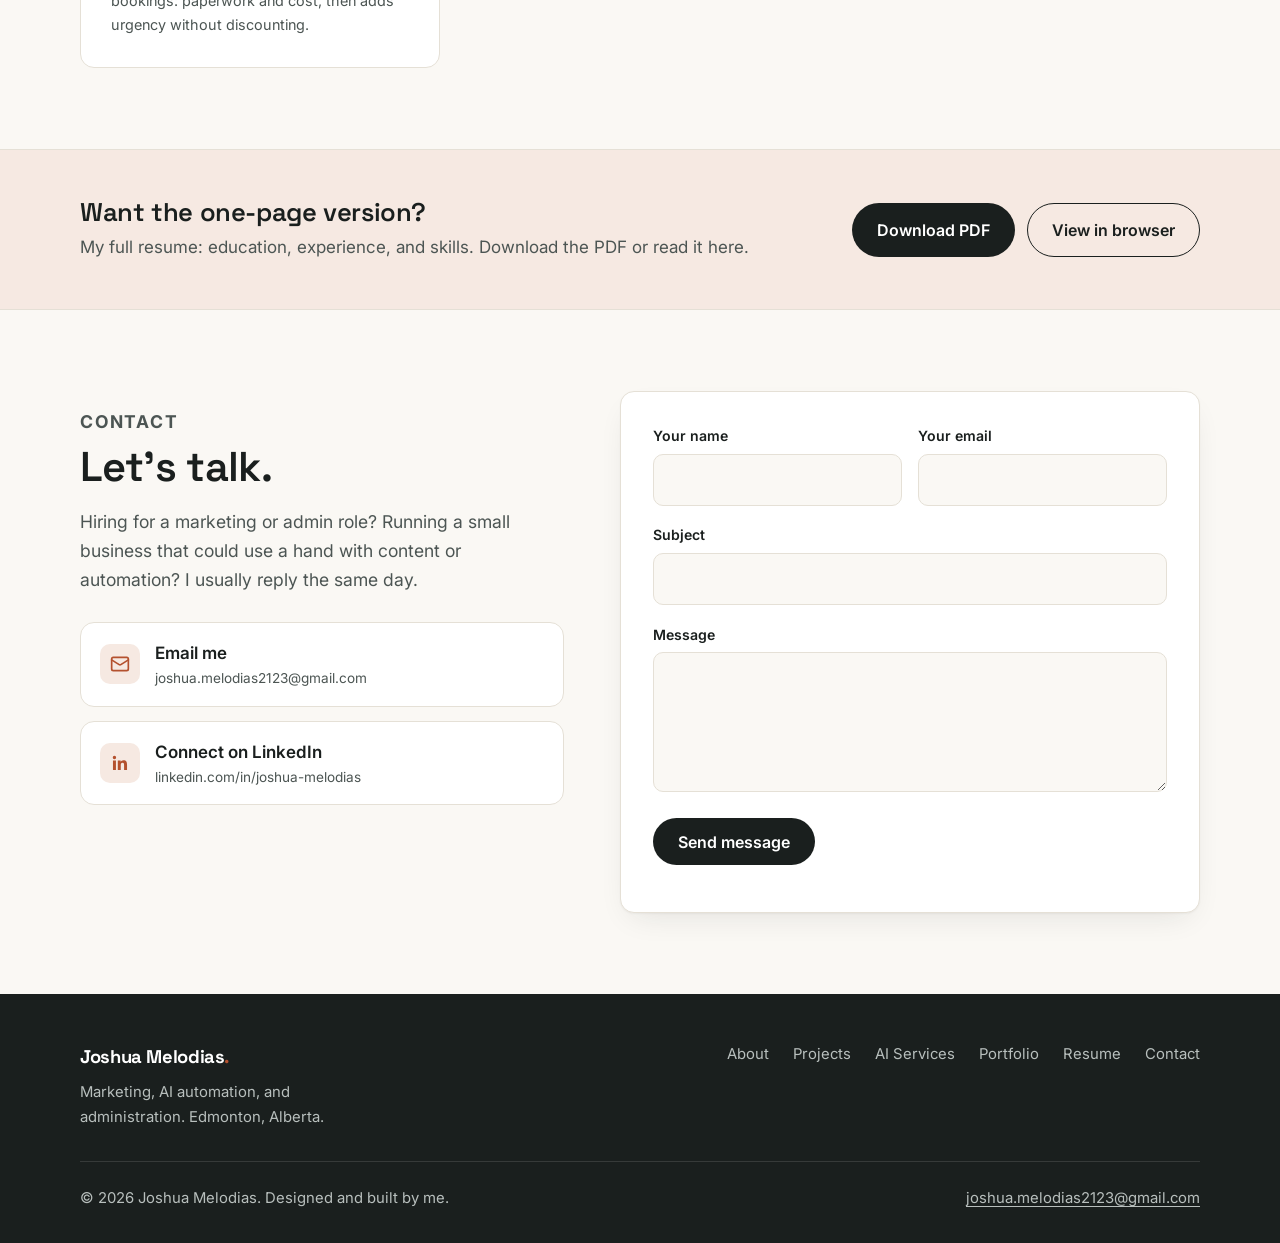
==== commit 98d68e3c: "Add SEO, CRM, and digital marketing skills to portfolio and resumes Co-Authored-By: Claude Fable 5 <" ====
--- a/index.html
+++ b/index.html
@@ -7,7 +7,7 @@
   <!-- SEO -->
   <title>Joshua Melodias · Marketing, AI Automation &amp; Administration | Edmonton, AB</title>
   <meta name="description" content="Marketing student at NAIT with a healthcare background. I help Canadian businesses with digital marketing, AI automation, content creation, and dependable administrative support.">
-  <meta name="keywords" content="Joshua Melodias, digital marketing Edmonton, AI automation for small business, marketing coordinator, NAIT marketing, content creation Alberta, administrative support">
+  <meta name="keywords" content="Joshua Melodias, digital marketing Edmonton, SEO, social media marketing, email marketing, content marketing, CRM and lead tracking, AI automation for small business, marketing coordinator, NAIT marketing, content creation Alberta, administrative support">
   <meta name="author" content="Joshua Melodias">
   <link rel="canonical" href="https://joshua-portfolio-wheat.vercel.app/">
 
@@ -35,7 +35,7 @@
     "address": { "@type": "PostalAddress", "addressLocality": "Edmonton", "addressRegion": "AB", "addressCountry": "CA" },
     "email": "mailto:joshua.melodias2123@gmail.com",
     "alumniOf": "Northern Alberta Institute of Technology",
-    "knowsAbout": ["Digital Marketing", "AI Automation", "Content Creation", "Healthcare Quality Assurance", "Administration"]
+    "knowsAbout": ["Digital Marketing", "Search Engine Optimization", "Social Media Marketing", "Email Marketing", "Content Marketing", "CRM and Lead Tracking", "AI Automation", "Content Creation", "Healthcare Quality Assurance", "Administration"]
   }
   </script>
 
@@ -205,10 +205,14 @@
             <h3><svg class="skill-icon" viewBox="0 0 512 512" aria-hidden="true" focusable="false"><g fill="none" stroke="currentColor" stroke-width="24" stroke-linecap="round" stroke-linejoin="round" > <path d="M92 230h78l170-76v204l-170-76H92z"/> <path d="M170 230v52"/> <path d="M120 282l24 86h66l-28-86"/> <path d="M380 204c24 18 24 86 0 104"/> </g></svg>Marketing &amp; Content</h3>
             <ul>
               <li>Digital marketing</li>
+              <li>SEO</li>
+              <li>Social media marketing</li>
+              <li>Email marketing</li>
+              <li>Content marketing</li>
               <li>Copywriting</li>
               <li>Brand strategy</li>
-              <li>Social media content</li>
               <li>Campaign coordination</li>
+              <li>Landing-page conversion</li>
             </ul>
           </div>
           <div class="skill-card reveal">
@@ -224,6 +228,7 @@
           <div class="skill-card reveal">
             <h3><svg class="skill-icon" viewBox="0 0 512 512" aria-hidden="true" focusable="false"><g fill="none" stroke="currentColor" stroke-width="24" stroke-linecap="round" stroke-linejoin="round" > <path d="M94 396h324"/> <rect x="118" y="274" width="64" height="122" rx="8"/> <rect x="224" y="202" width="64" height="194" rx="8"/> <rect x="330" y="112" width="64" height="284" rx="8"/> </g></svg>Data &amp; Analysis</h3>
             <ul>
+              <li>CRM &amp; lead tracking</li>
               <li>Microsoft Excel</li>
               <li>Google Sheets</li>
               <li>Basic SQL</li>
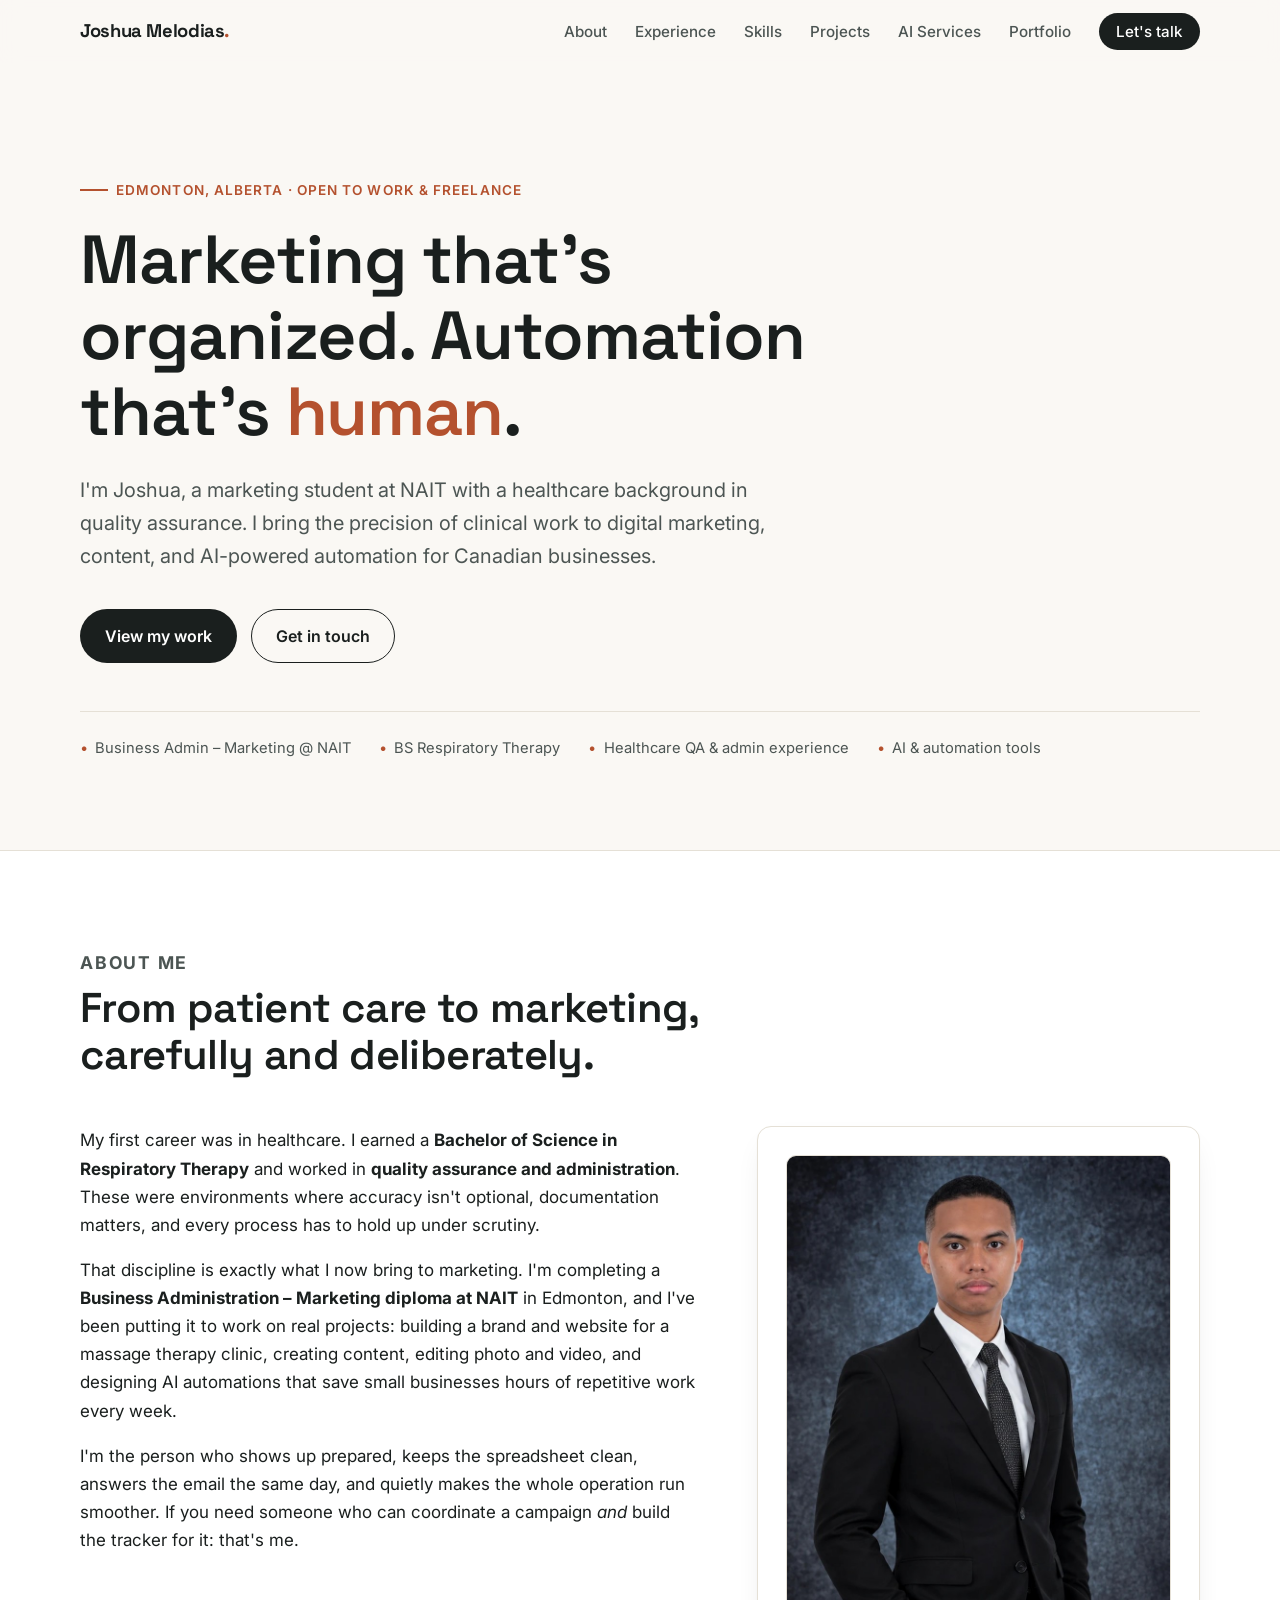
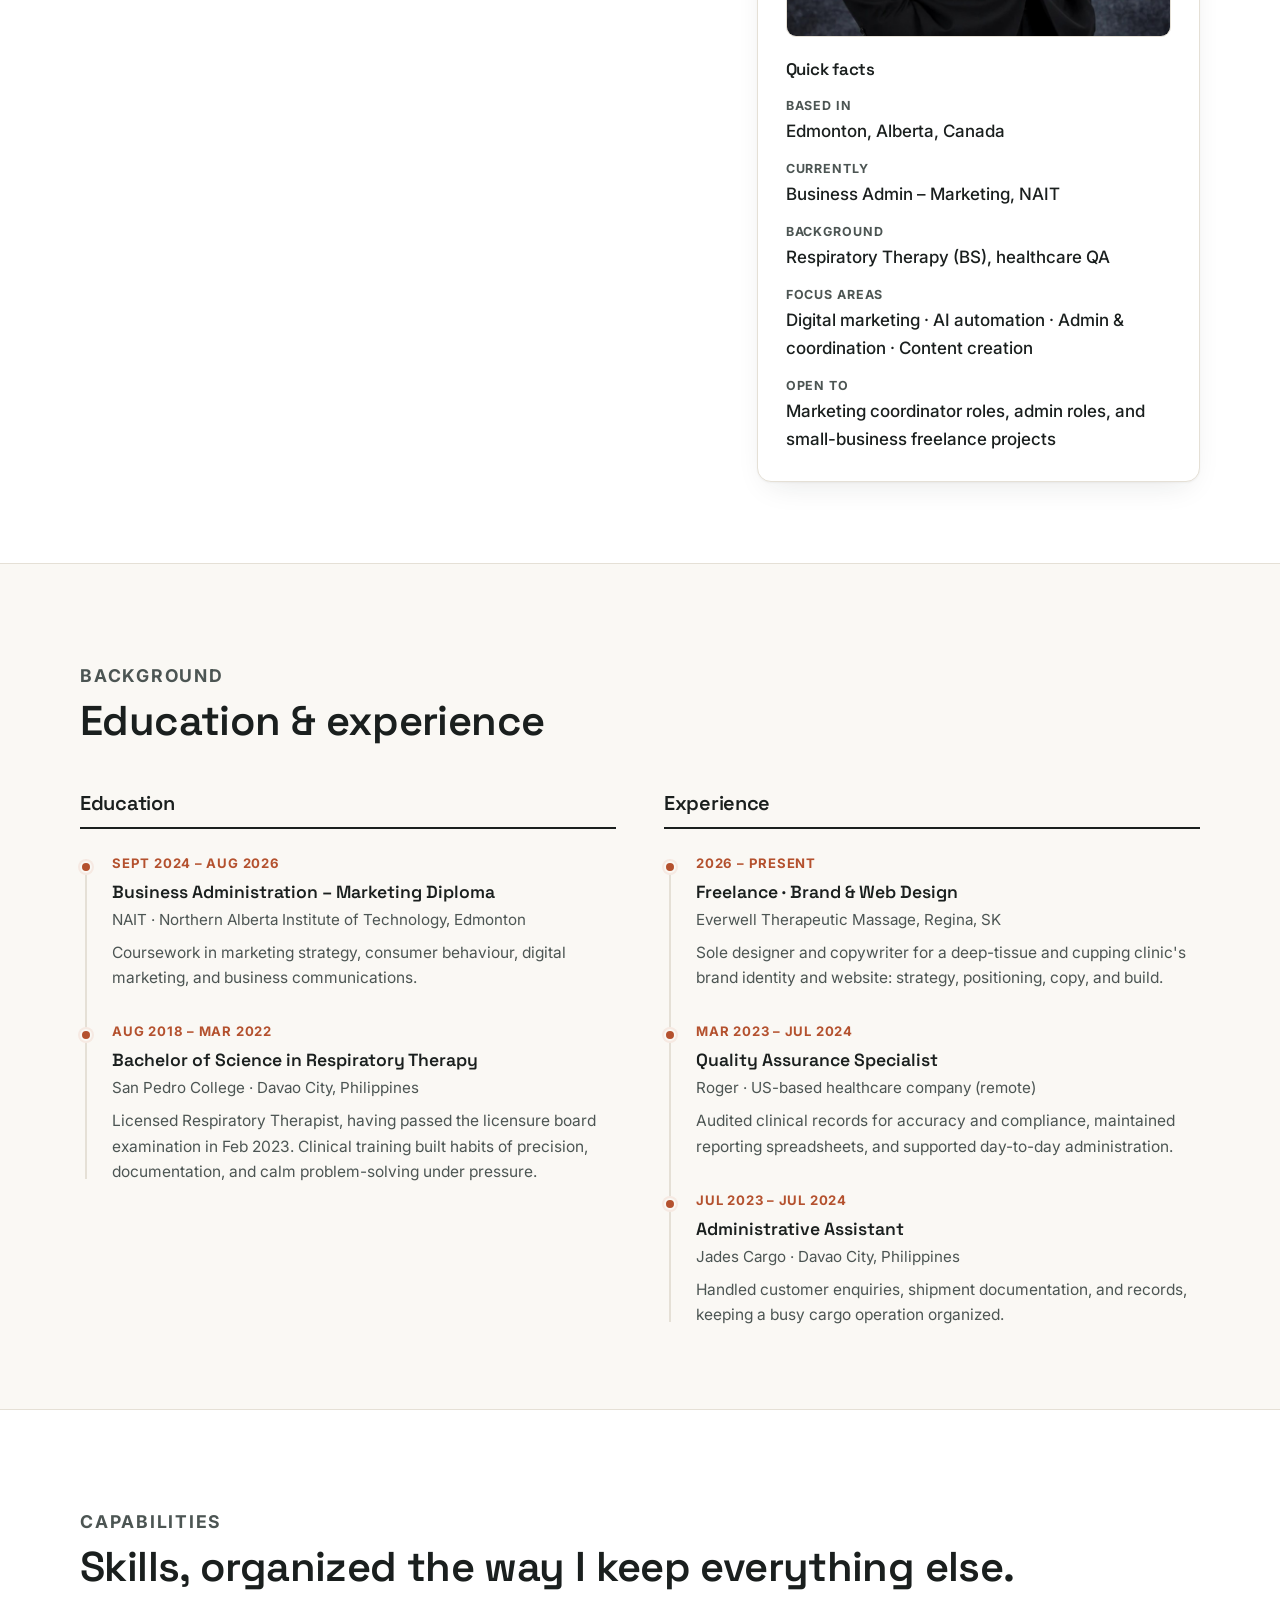
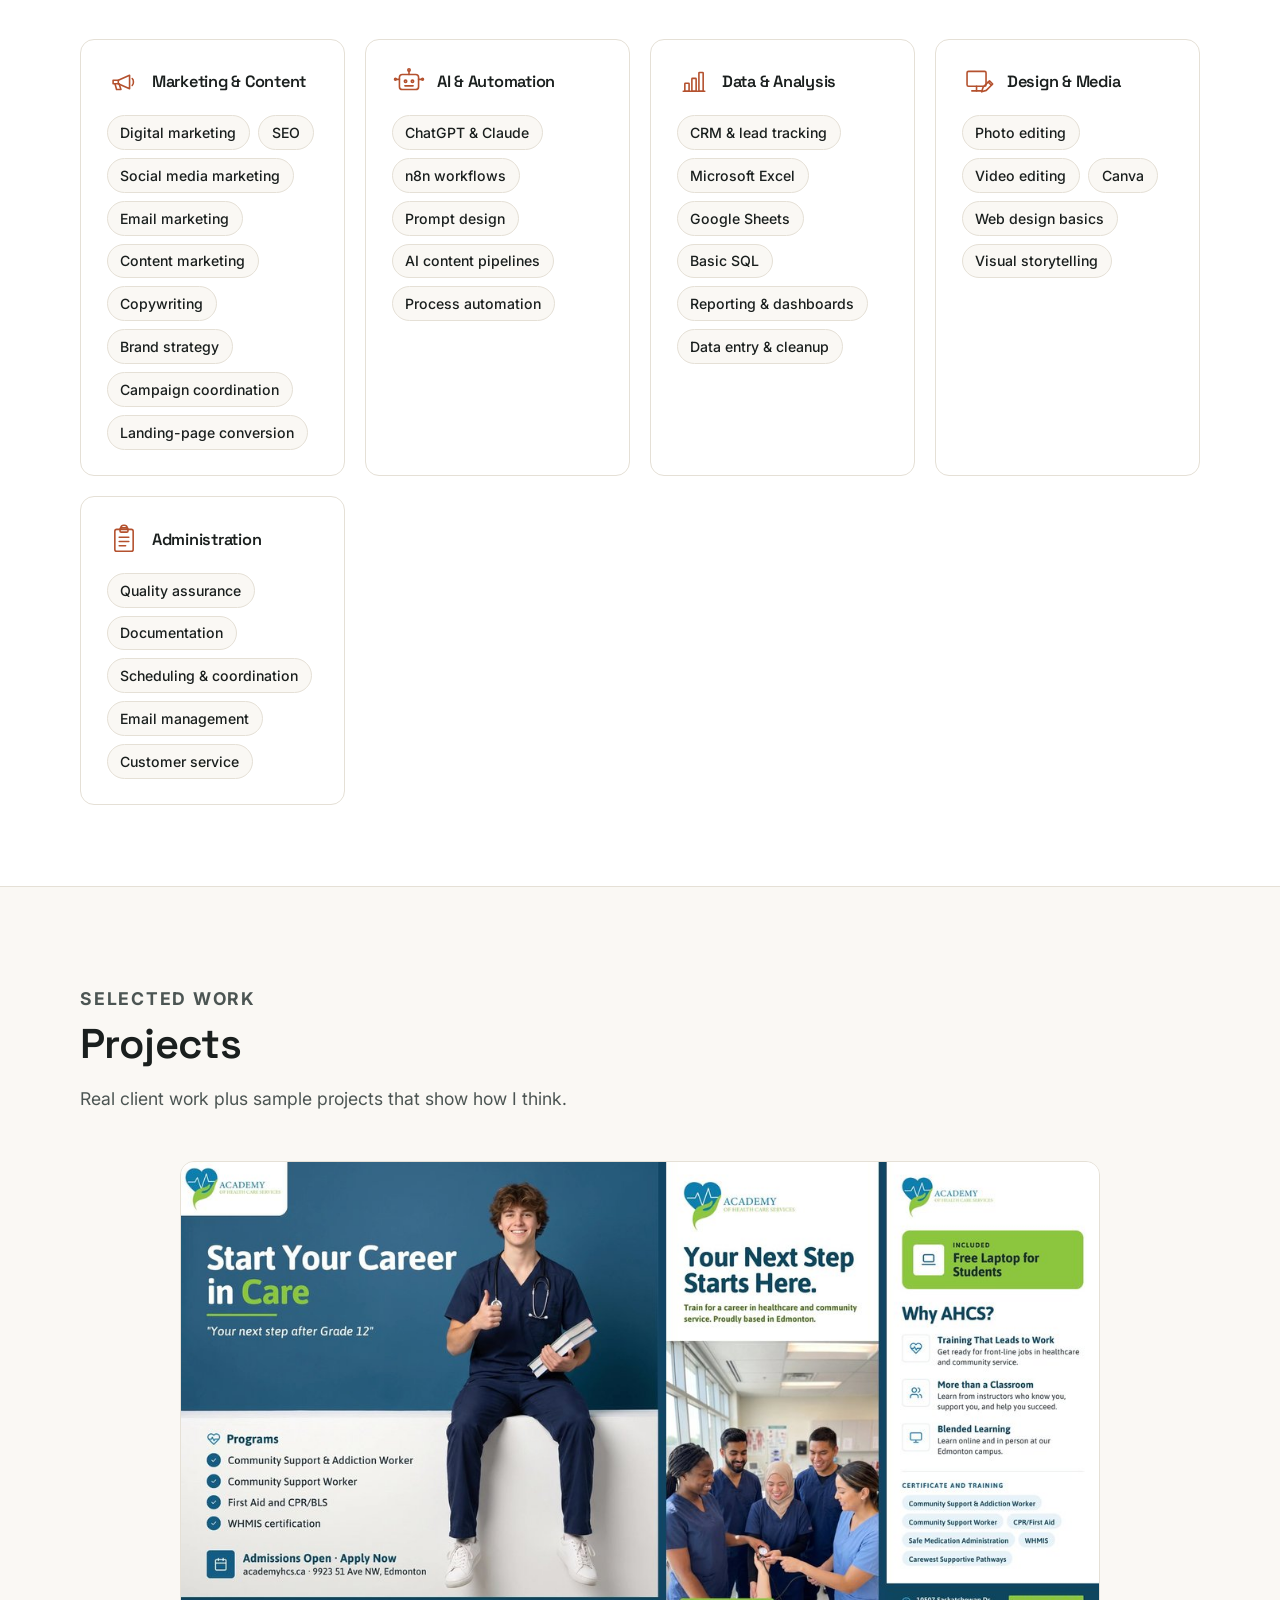
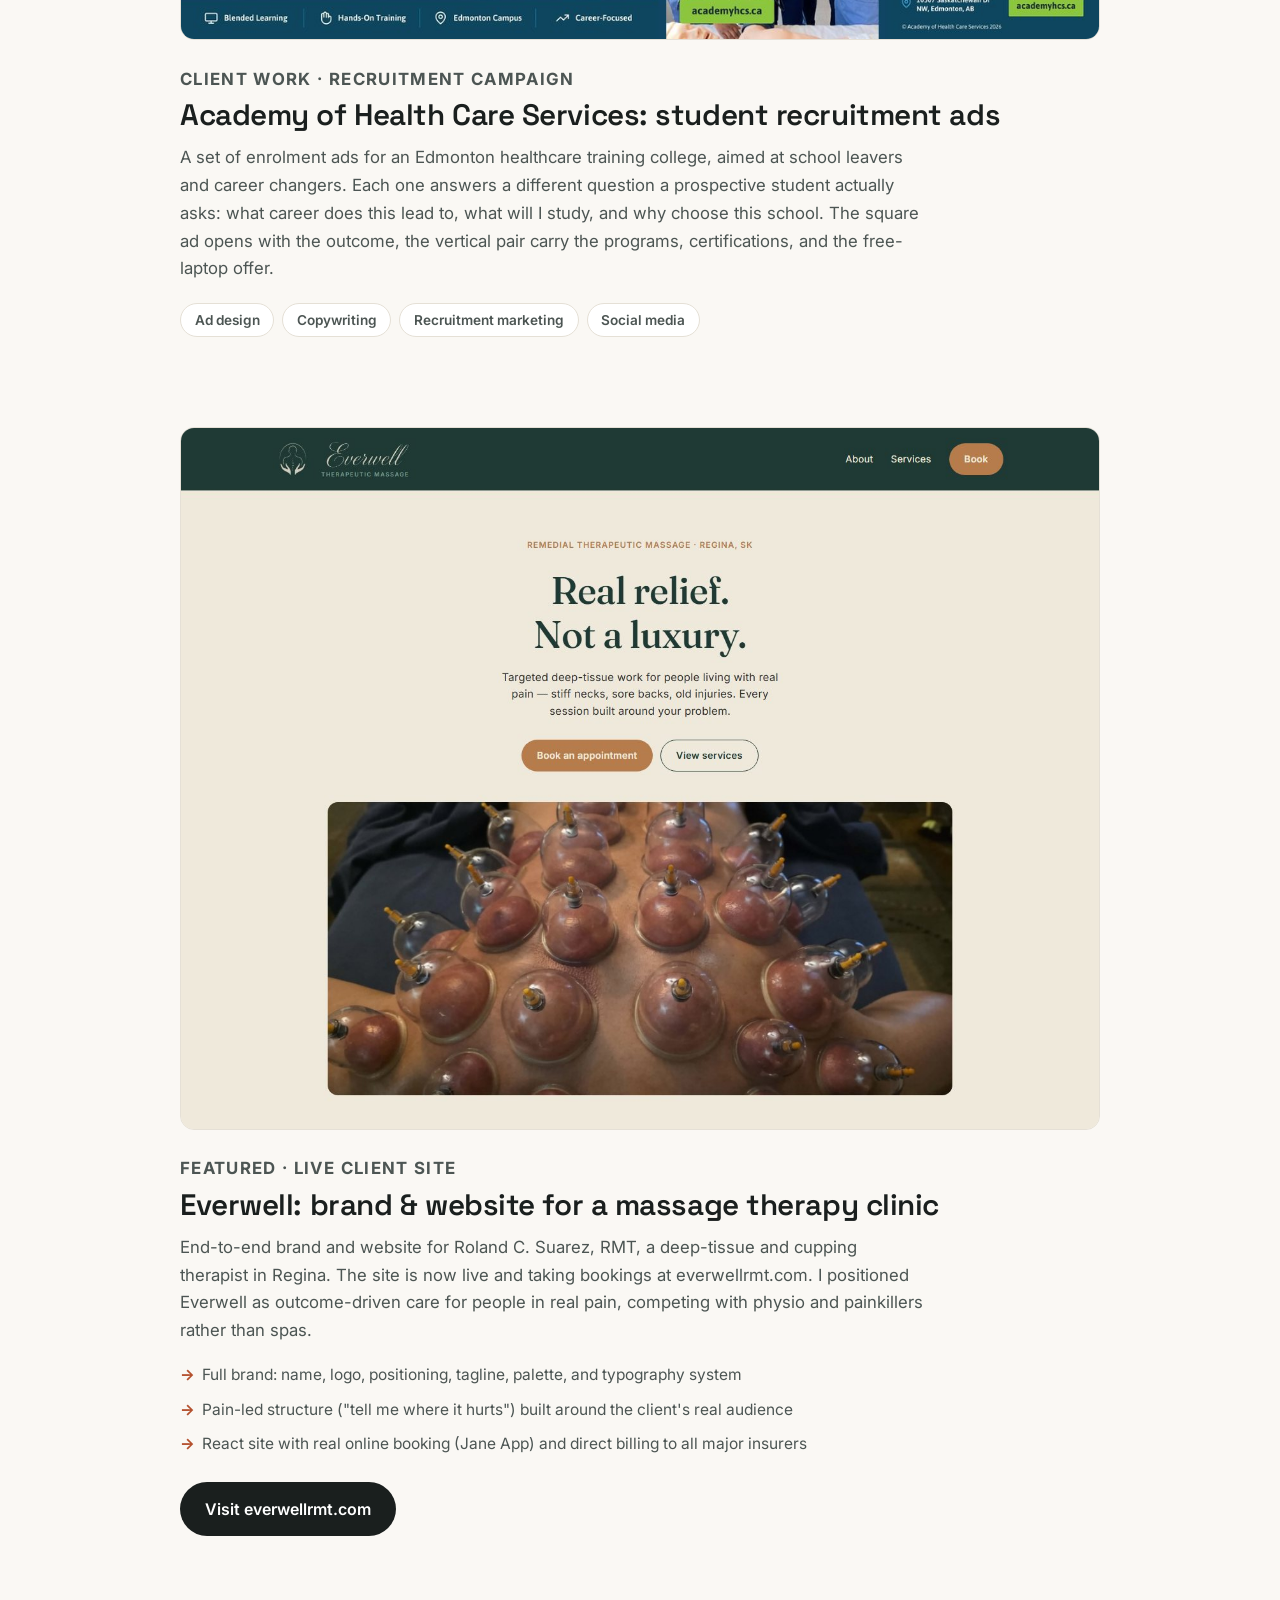
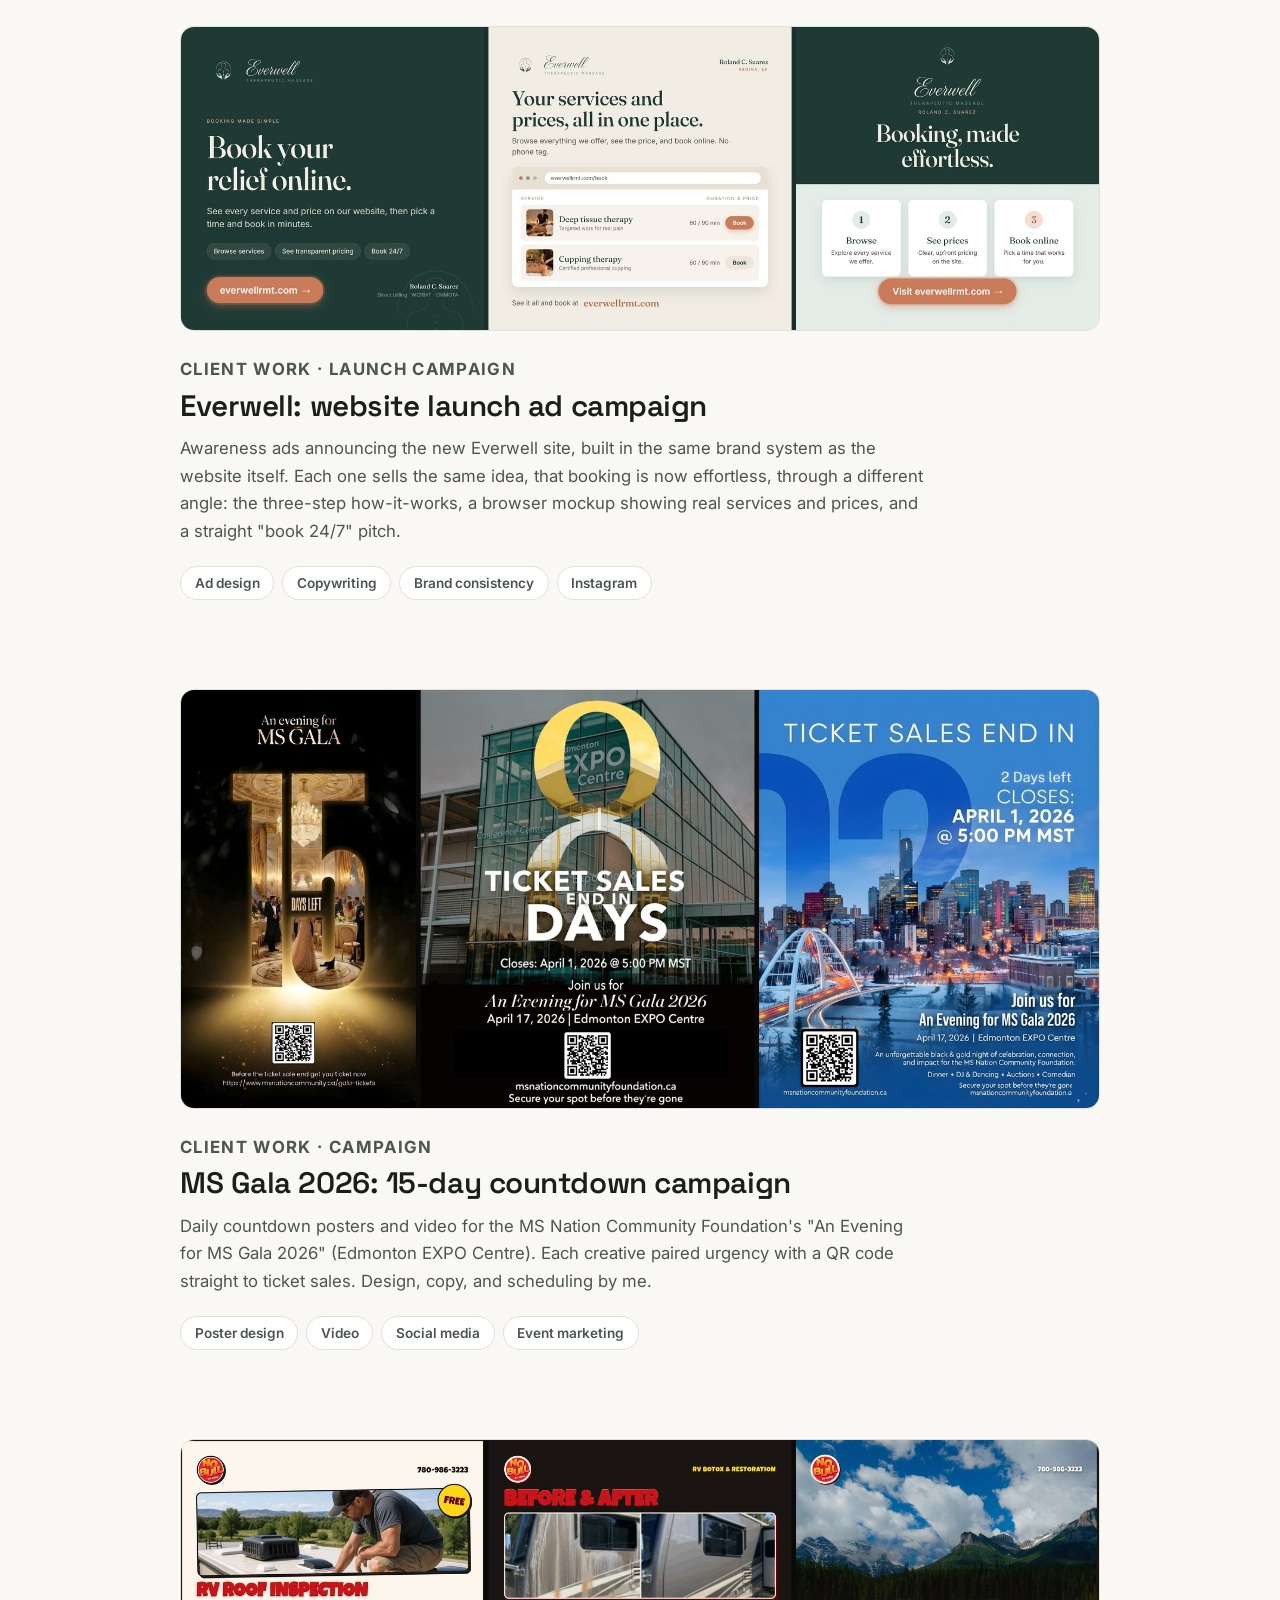
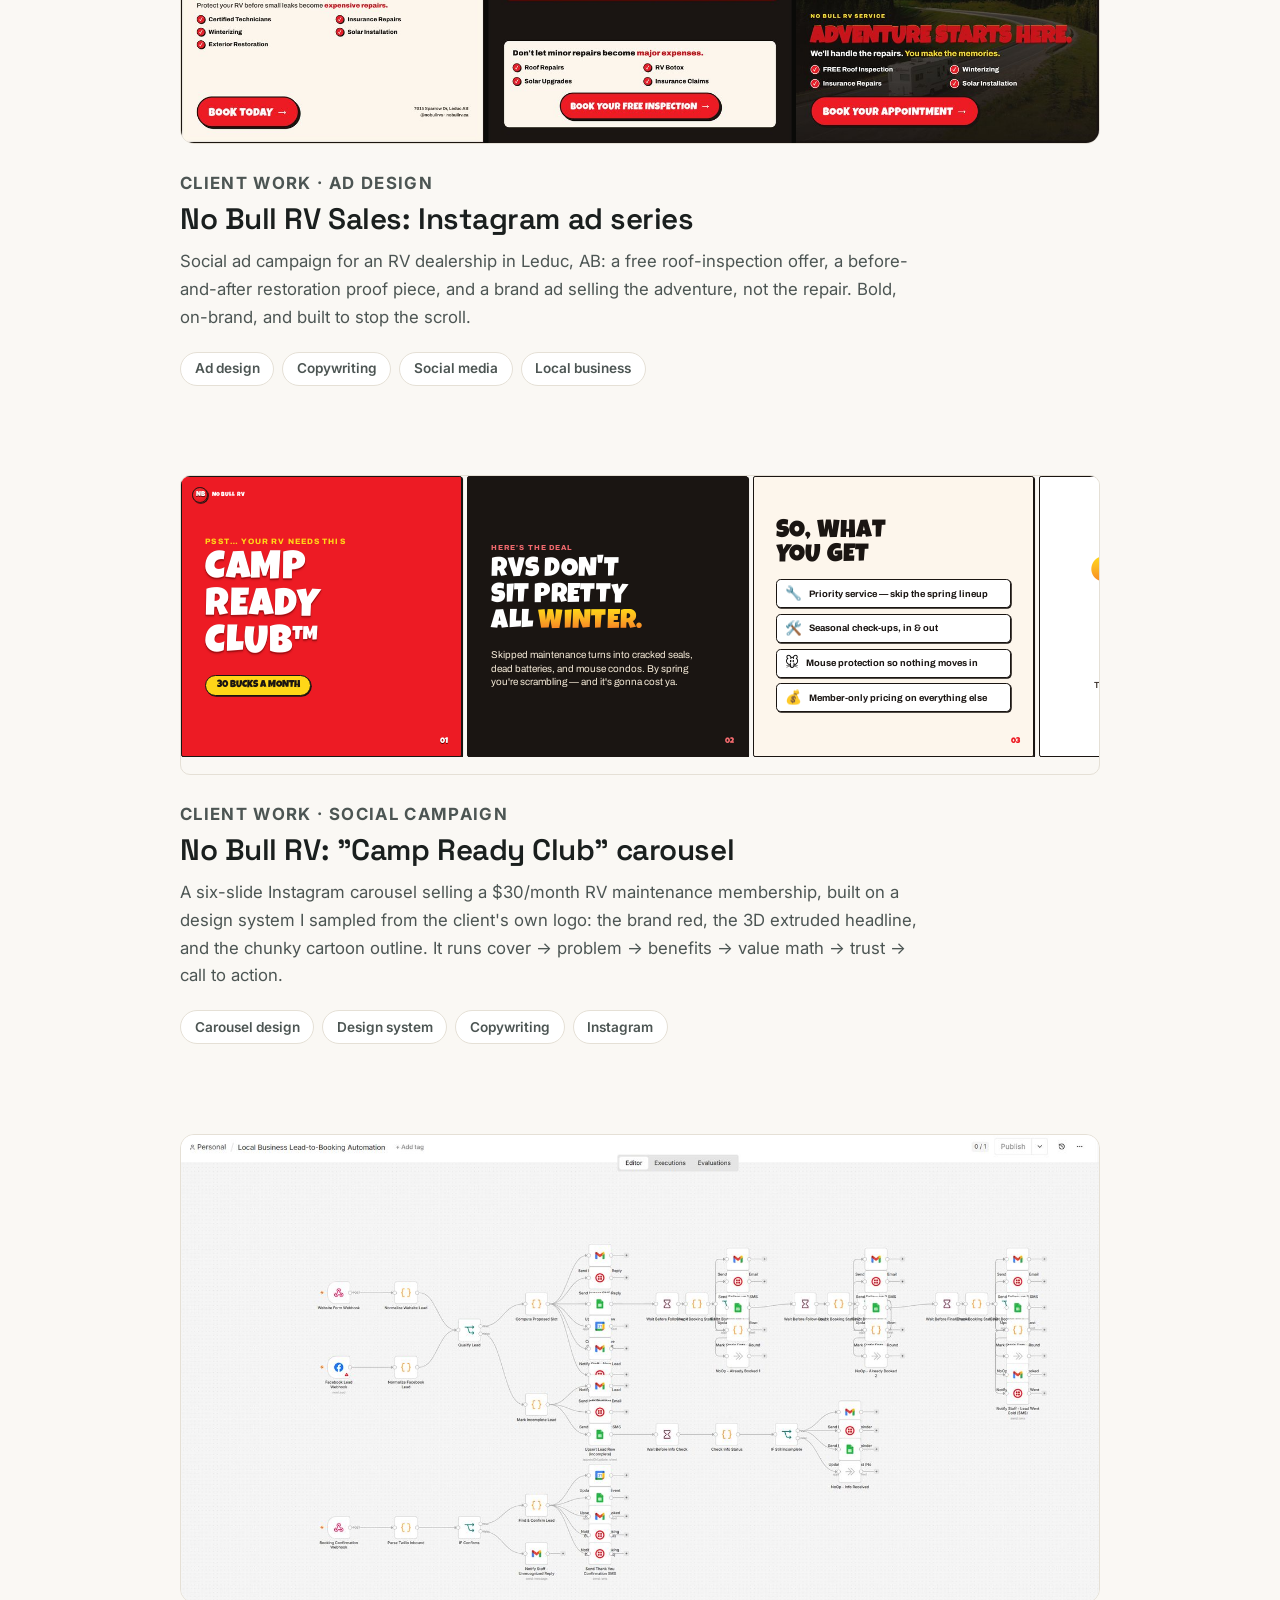
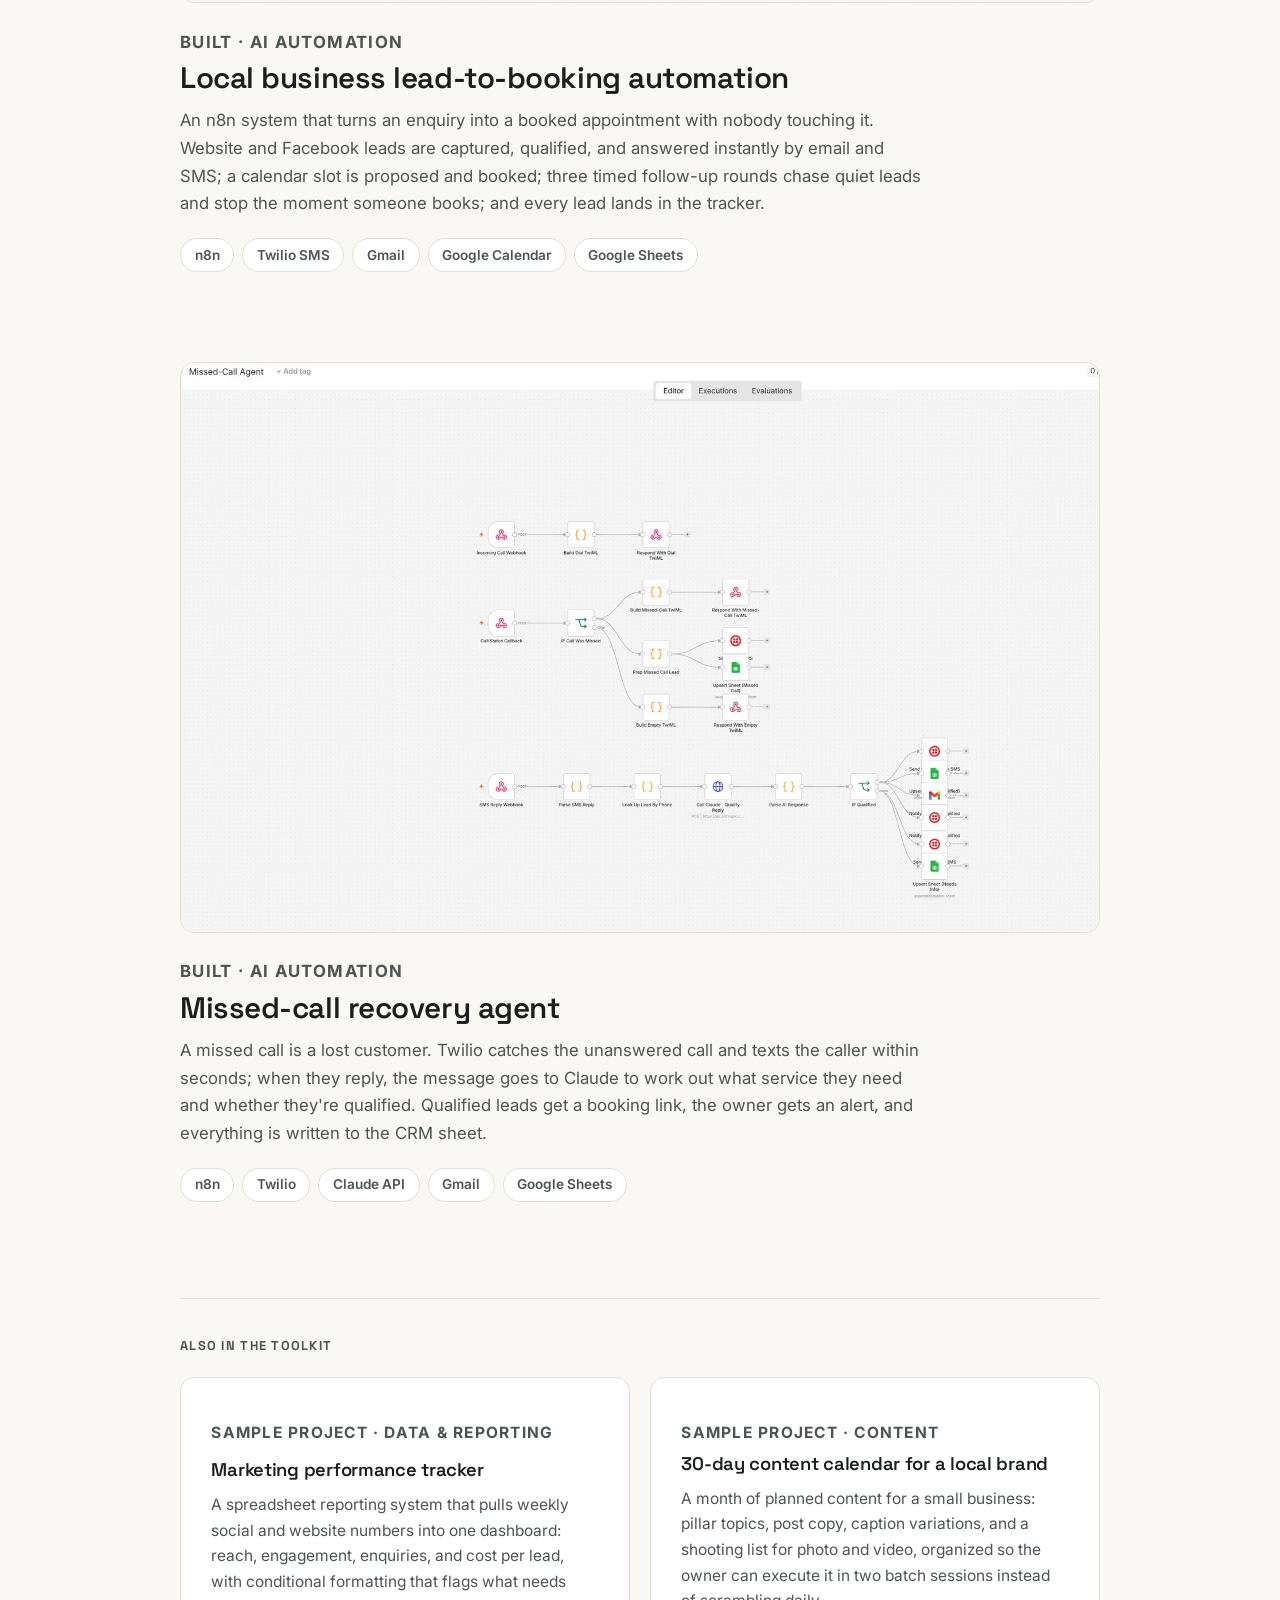
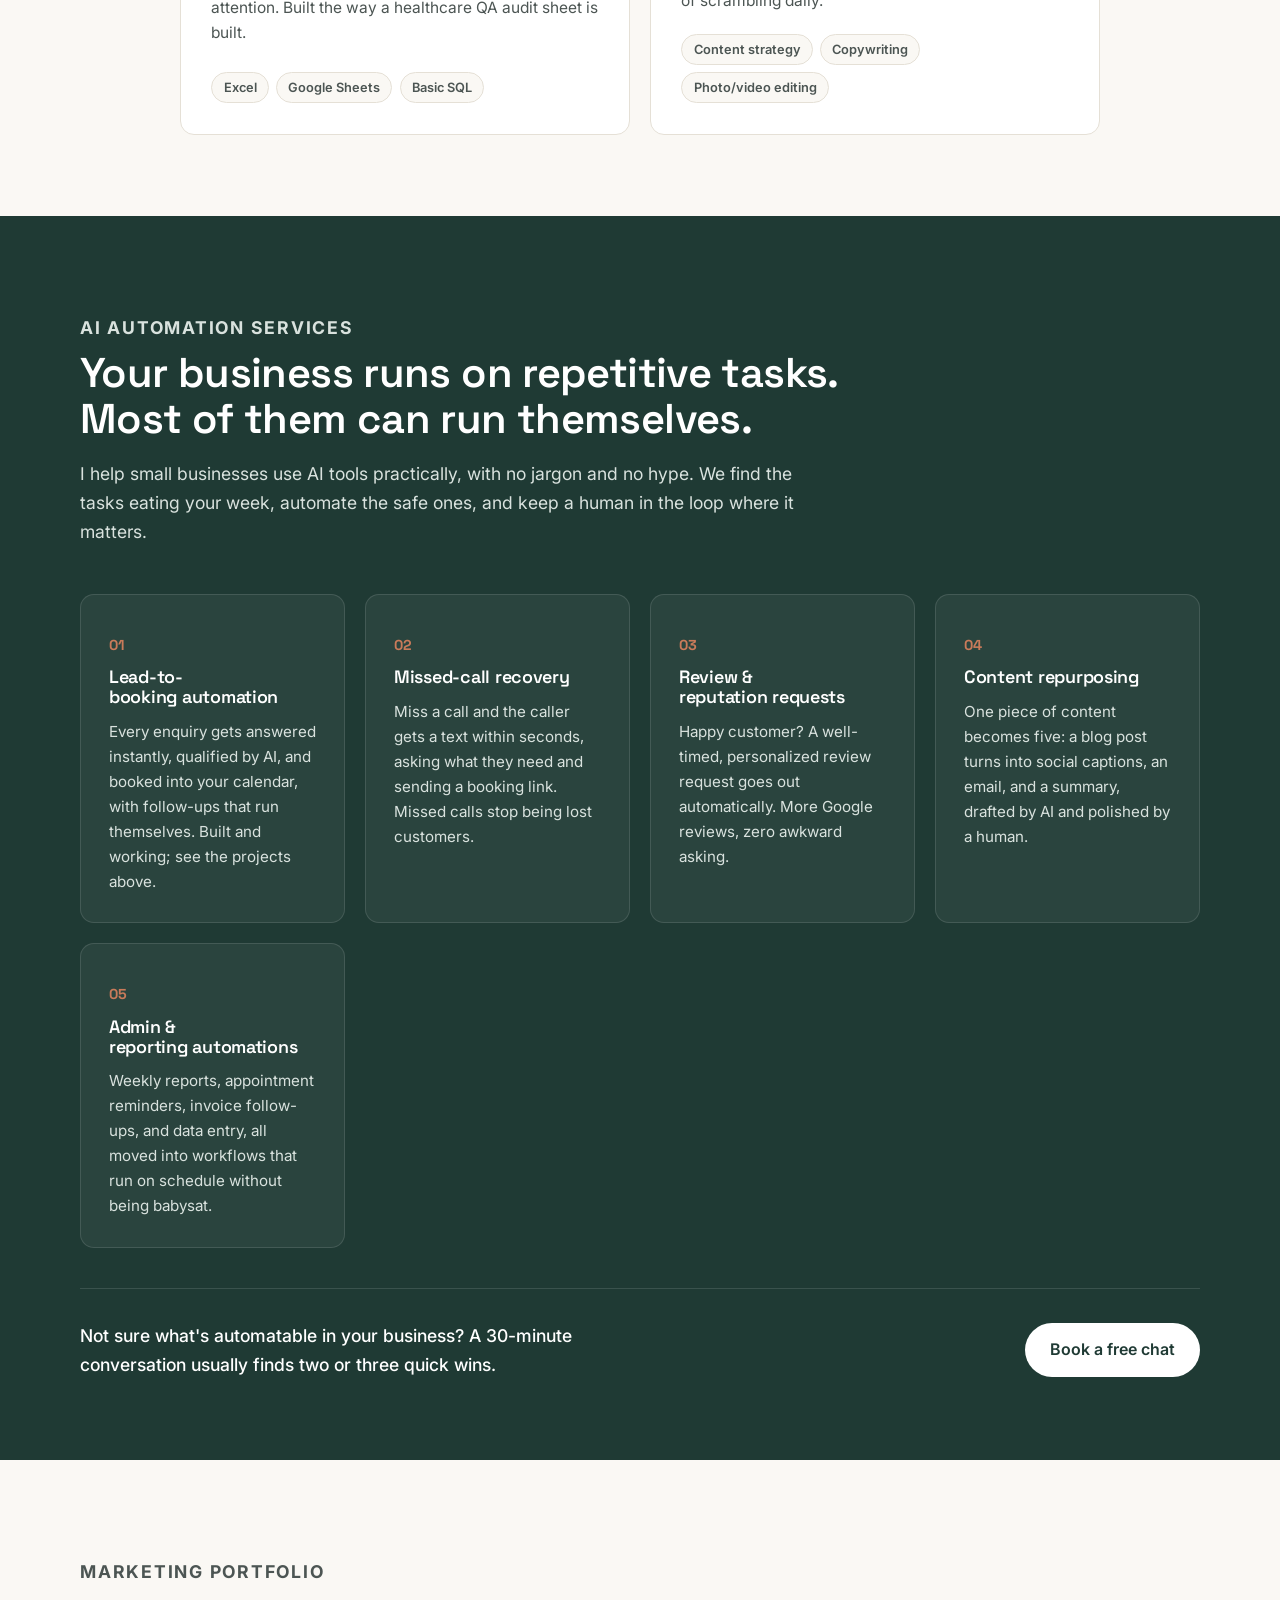
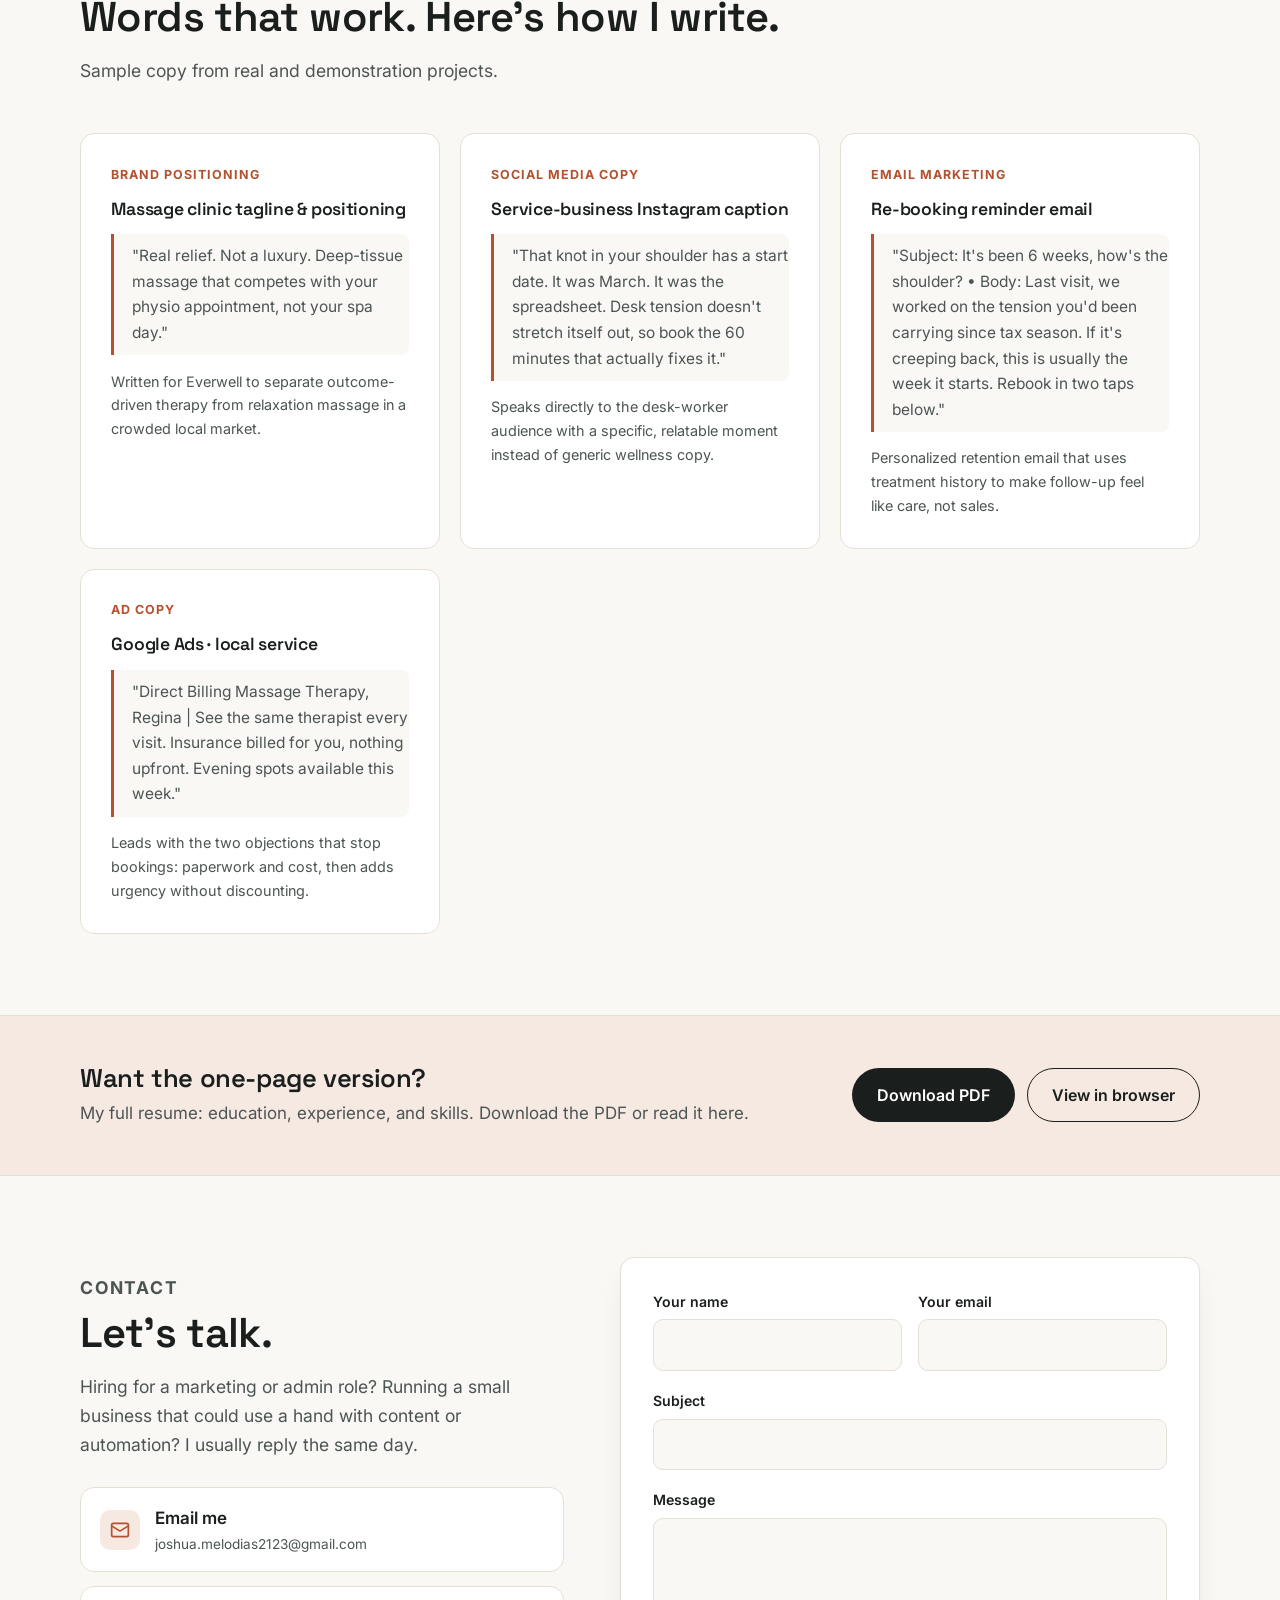
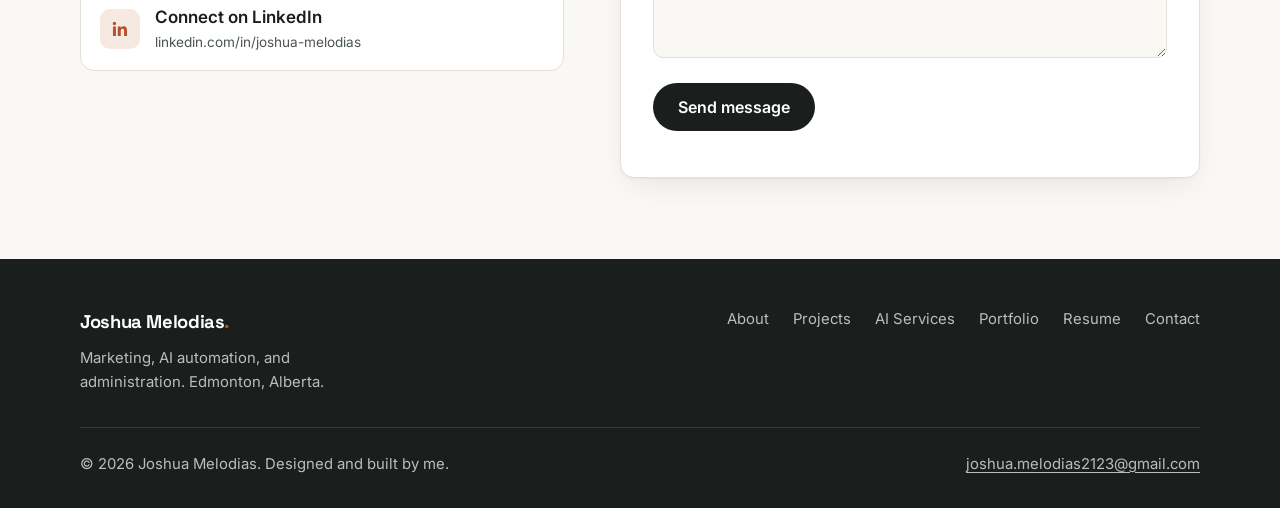
==== commit 55bbbe77: "Add AHCS recruitment ad campaign and update headshot Co-Authored-By: Claude Opus 5 <noreply@anthropi" ====
--- a/index.html
+++ b/index.html
@@ -127,7 +127,7 @@
             </p>
           </div>
           <aside class="about-facts reveal" aria-label="Quick facts">
-            <img class="about-photo" src="assets/headshot.jpg" alt="Joshua Melodias smiling in a white dress shirt against a dark studio backdrop" width="1000" height="1250">
+            <img class="about-photo" src="assets/headshot.jpg" alt="Joshua Melodias in a black suit and tie against a dark studio backdrop" width="800" height="1000">
             <h3>Quick facts</h3>
             <dl>
               <div><dt>Based in</dt><dd>Edmonton, Alberta, Canada</dd></div>
@@ -271,6 +271,25 @@
 
         <!-- Single-column case-study stack: each project gets a full-width showcase -->
         <div class="projects-stack">
+
+          <article class="project-block reveal">
+            <button type="button" class="media-btn" data-gallery="assets/ahcs-ad-1.jpg,assets/ahcs-ad-2.jpg,assets/ahcs-ad-3.jpg" data-gallery-label="Academy of Health Care Services recruitment ads" aria-label="View the AHCS recruitment ads full size">
+              <img class="card-media" src="assets/ahcs-ads.jpg" alt="Three recruitment ads for the Academy of Health Care Services: Start Your Career in Care, Your Next Step Starts Here, and a Why AHCS flyer listing programs and certifications" width="1154" height="600">
+              <span class="media-hint" aria-hidden="true">🔍 Click to view</span>
+            </button>
+            <div class="block-meta">
+              <p class="project-tag">Client work · Recruitment campaign</p>
+              <h3>Academy of Health Care Services: student recruitment ads</h3>
+              <p>
+                A set of enrolment ads for an Edmonton healthcare training college, aimed at
+                school leavers and career changers. Each one answers a different question a
+                prospective student actually asks: what career does this lead to, what will I
+                study, and why choose this school. The square ad opens with the outcome, the
+                vertical pair carry the programs, certifications, and the free-laptop offer.
+              </p>
+              <ul class="tools"><li>Ad design</li><li>Copywriting</li><li>Recruitment marketing</li><li>Social media</li></ul>
+            </div>
+          </article>
 
           <!-- Featured: Everwell Therapeutic Massage (live client site) -->
           <article class="project-block reveal">
